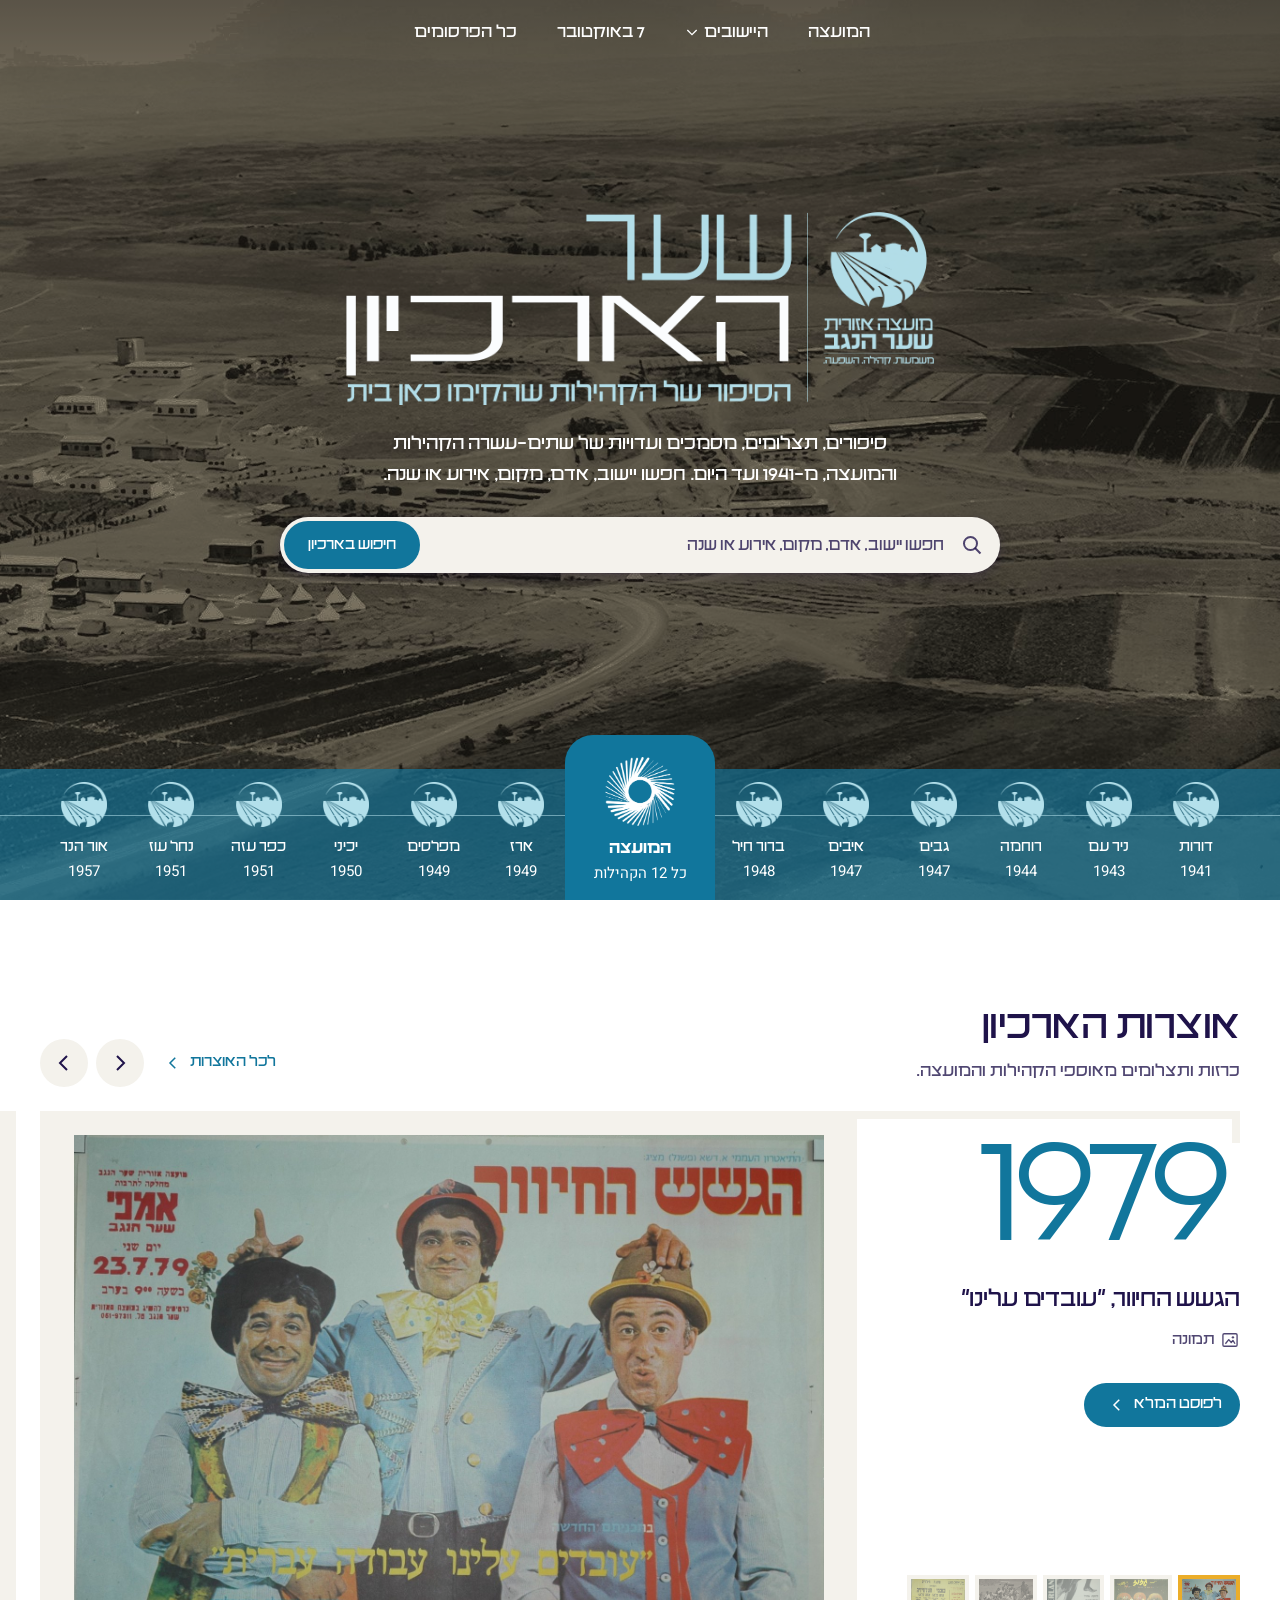
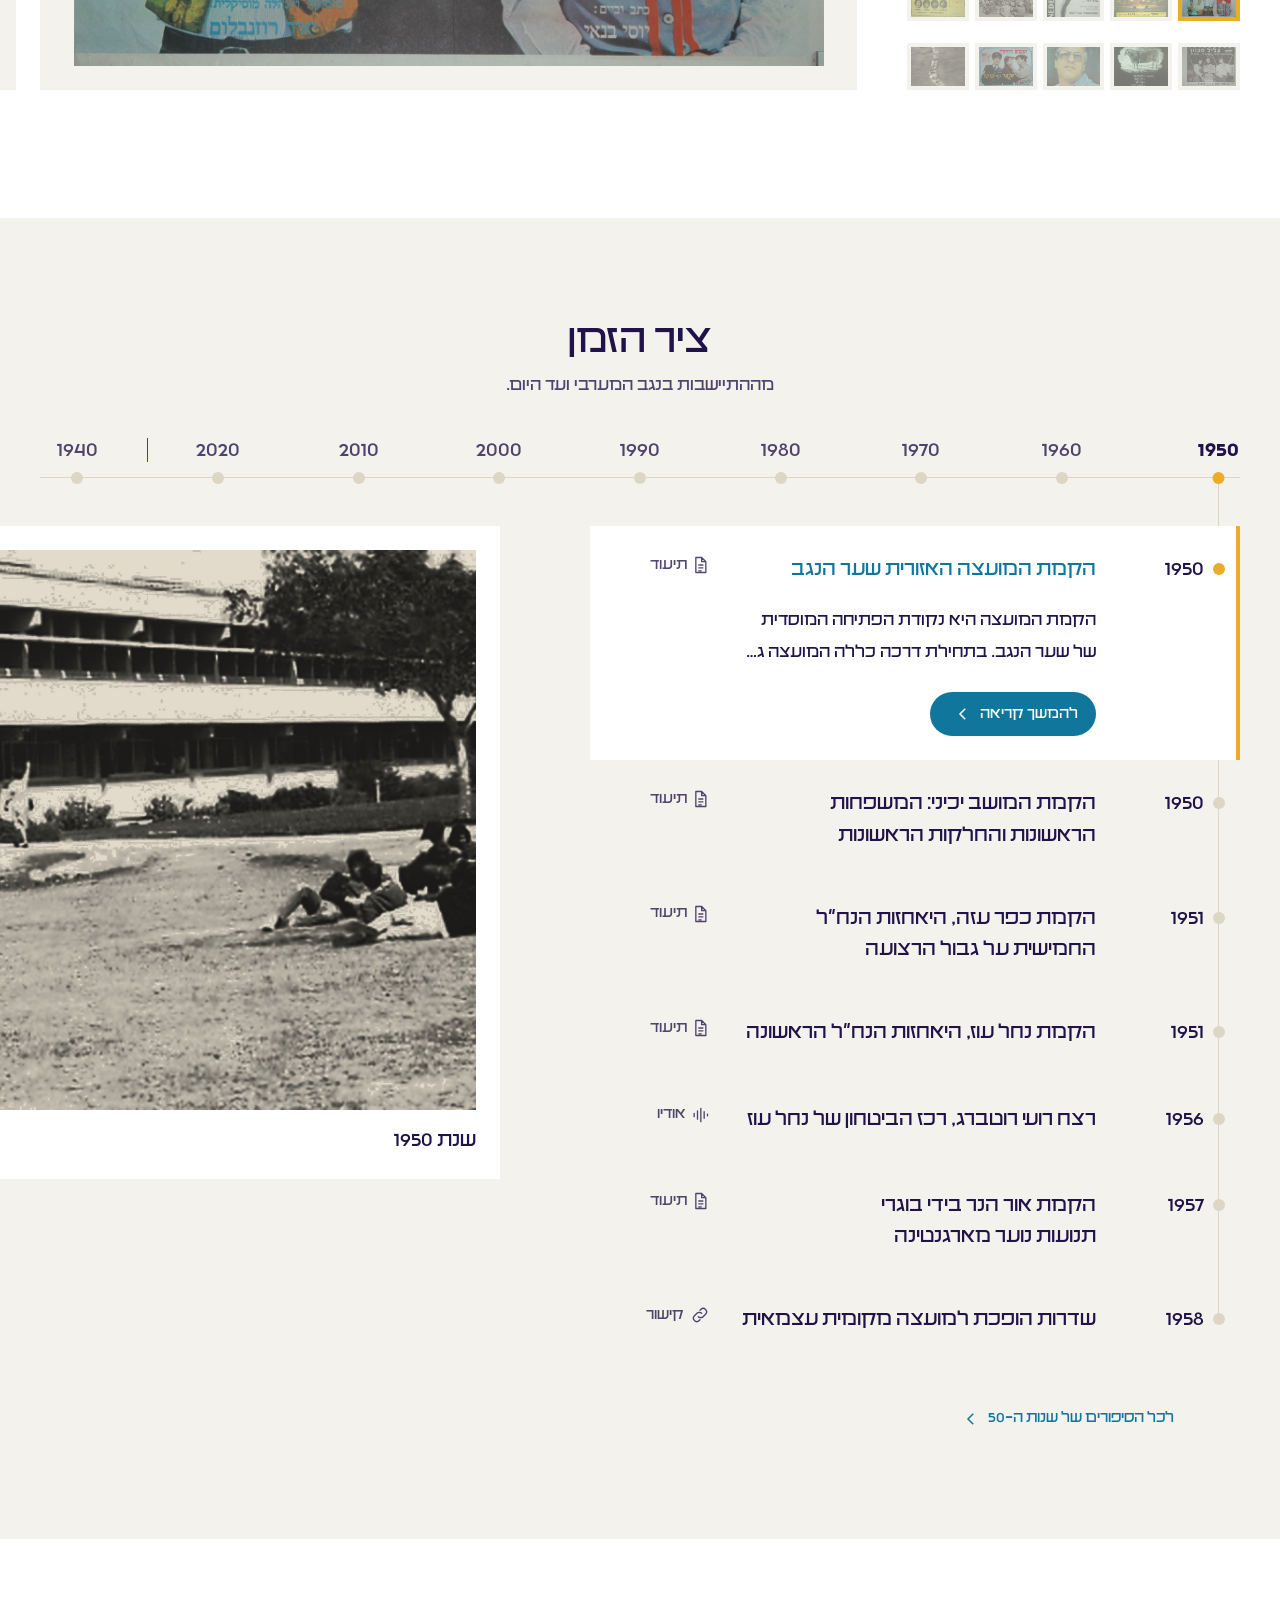
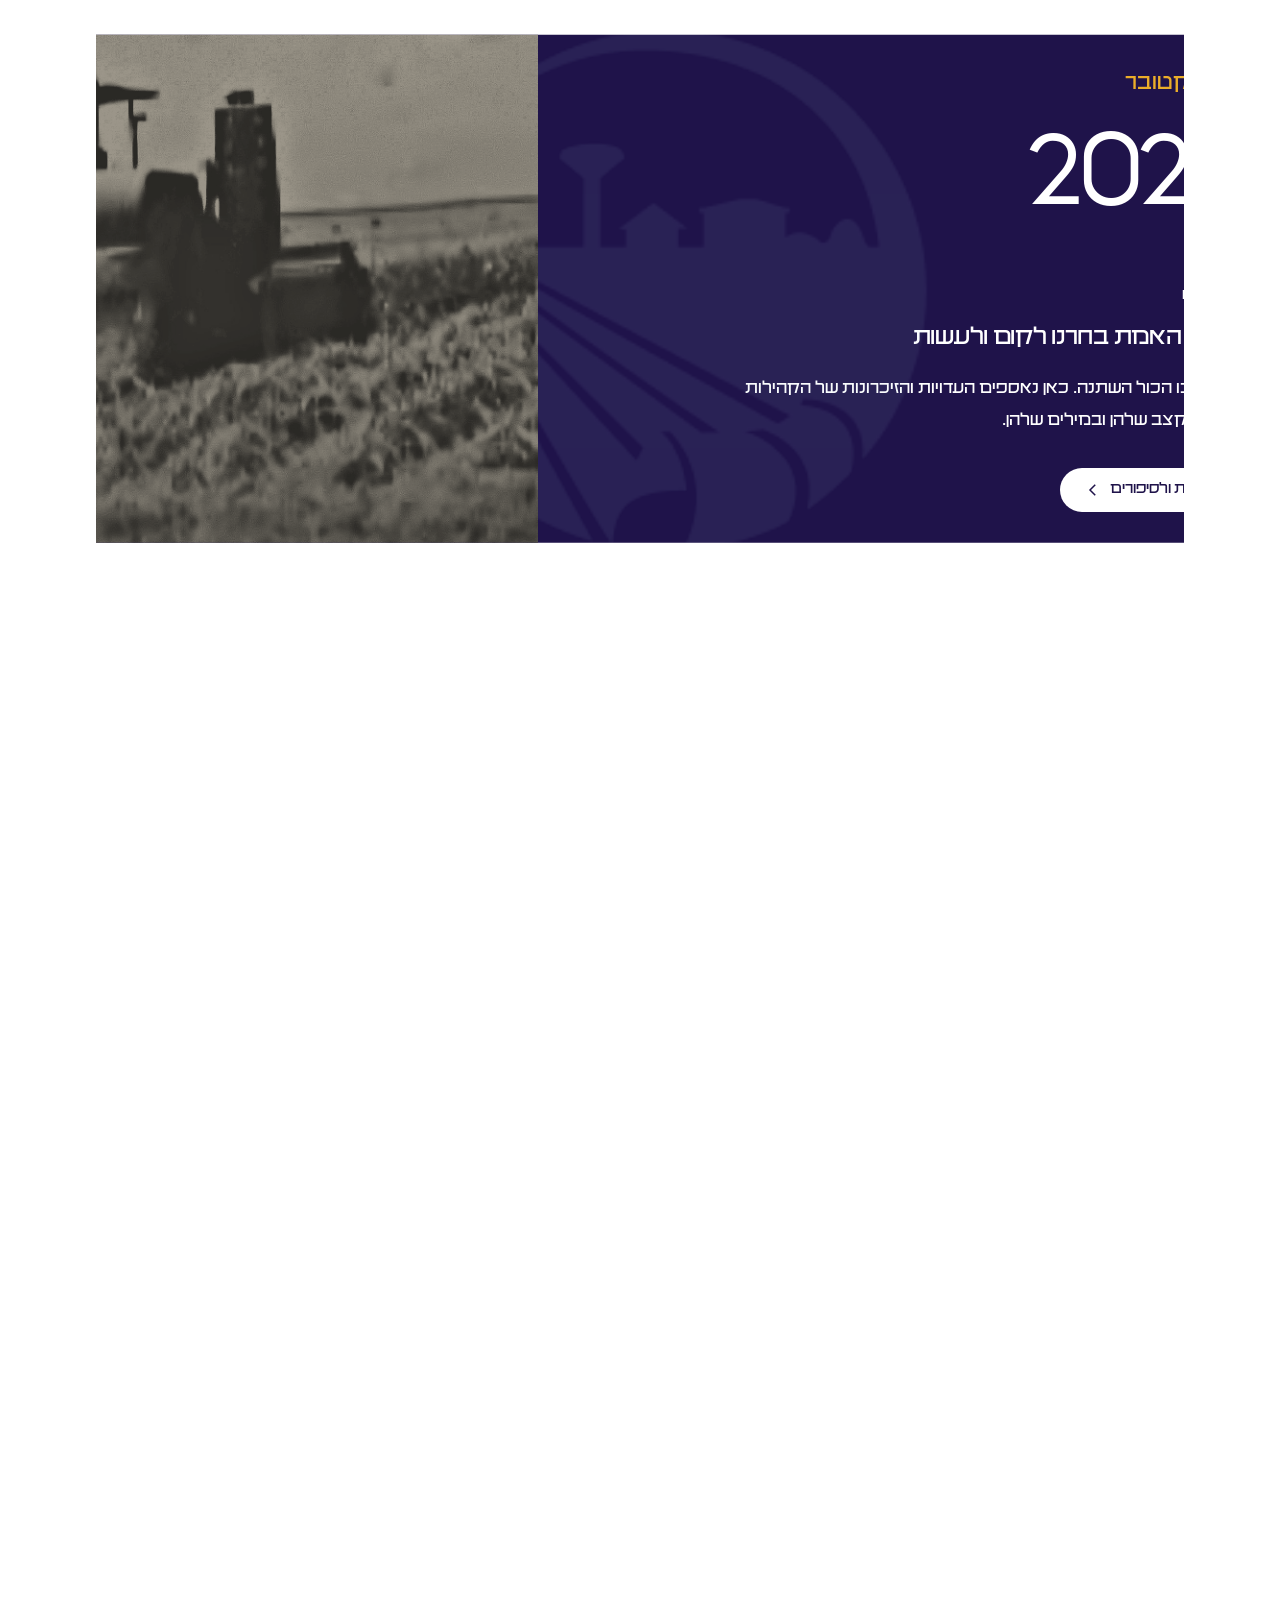
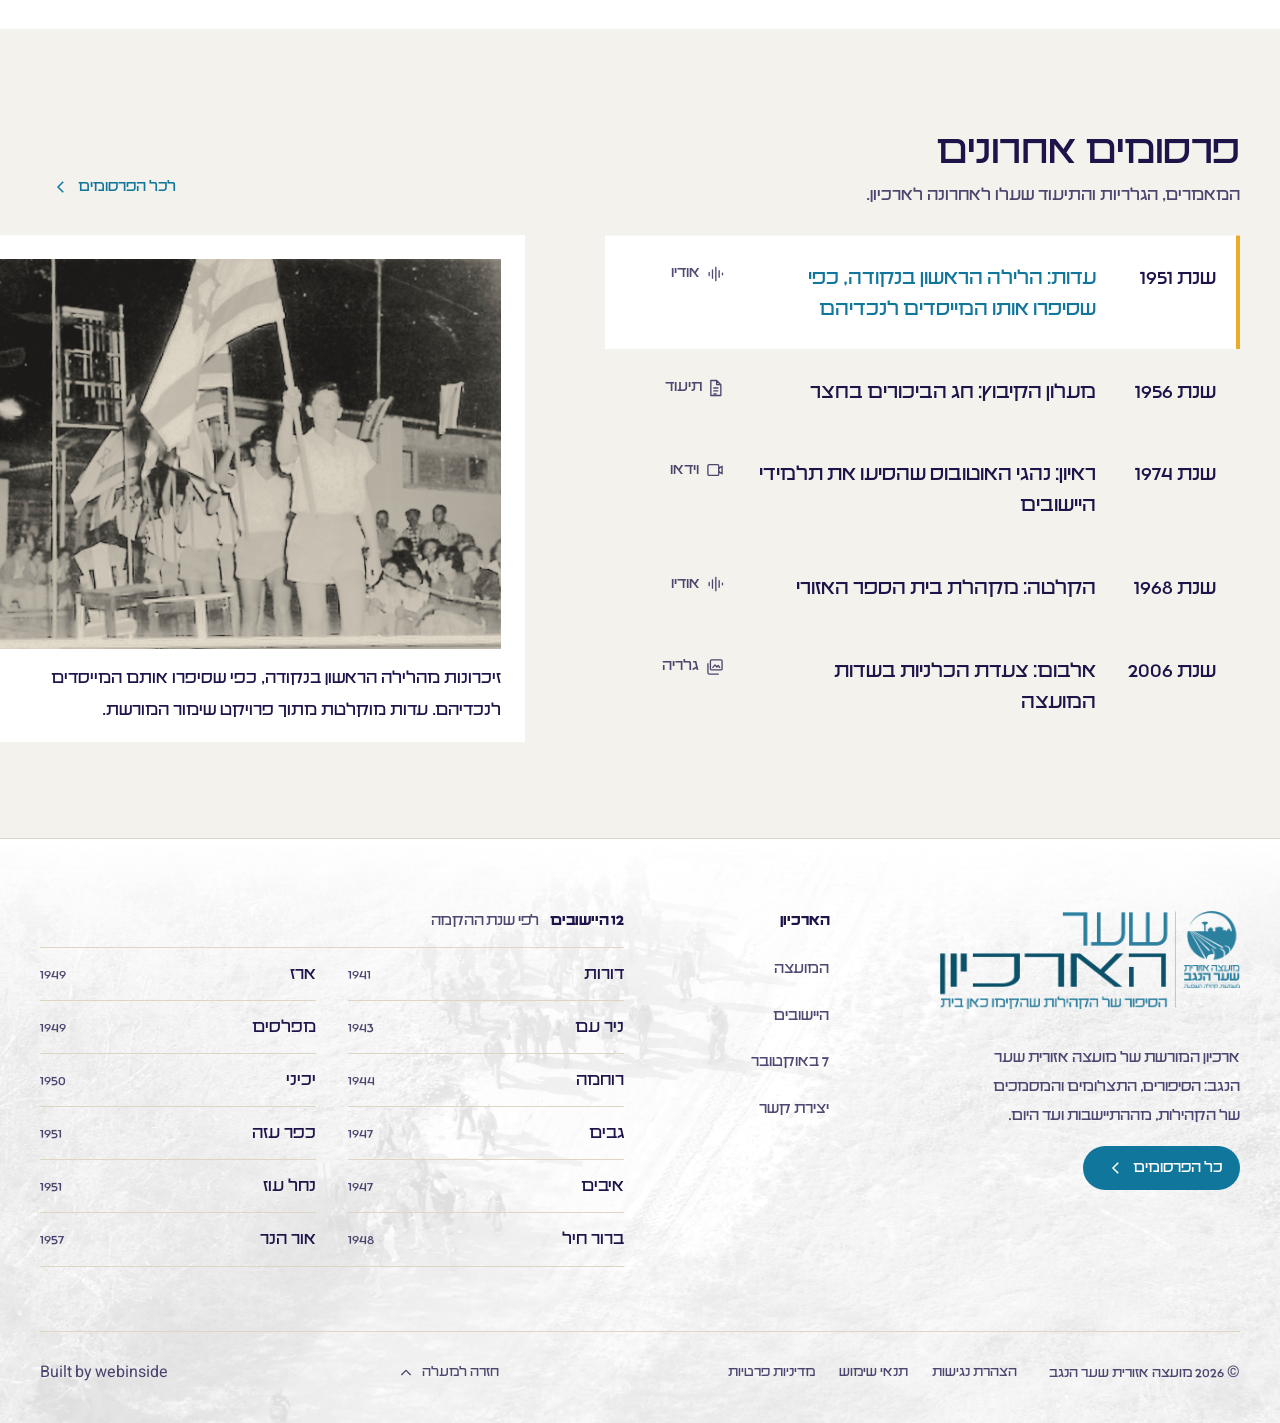
==== index.html @ 025becf0 "final_var1 preview Co-Authored-By: Claude Opus 5.5 <noreply@anthropic.com>" ====
<!doctype html>
<html lang="he" dir="rtl">
<head>
<meta charset="utf-8">
<meta name="robots" content="noindex, nofollow">
<meta name="viewport" content="width=device-width, initial-scale=1">
<title>שער הארכיון · הסיפור של הקהילות שהקימו כאן בית</title>
<meta name="description" content="ארכיון המורשת של מועצה אזורית שער הנגב: סיפורים, תצלומים ומסמכים של הקהילות, לפי מקום ולפי זמן.">
<link rel="icon" type="image/png" href="assets/img/icon.png">
<link rel="preconnect" href="https://fonts.googleapis.com">
<link rel="preconnect" href="https://fonts.gstatic.com" crossorigin>
<link rel="stylesheet" href="assets/fonts/colbo/colbo.css">
<link rel="stylesheet" href="https://fonts.googleapis.com/css2?family=Heebo:wght@400;500;700&display=swap">
<link rel="stylesheet" href="assets/style.css?v=44a">
<link rel="stylesheet" href="assets/motion.css?v=44a">
<link rel="stylesheet" href="assets/polish.css?v=44a">
<link rel="stylesheet" href="assets/m3.css?v=44a">
<link rel="stylesheet" href="assets/responsive.css?v=44zv">
<!-- סימון JS מיידי (בלי טעינת קובץ): מאפשר לרגע ההירו להתחיל מהצביעה הראשונה -->
<script>document.documentElement.classList.add('js', 'im-js');</script>
<script defer src="assets/motion.js?v=44a"></script>
<script defer src="assets/app.js?v=44zs"></script>
</head>
<body>
<a class="skip-link" href="#main">דילוג לתוכן</a>

<svg width="0" height="0" style="position:absolute" aria-hidden="true">
  <symbol id="i-menu" viewBox="0 0 24 24"><path d="M4 7h16M4 12h16M4 17h16" fill="none" stroke="currentColor" stroke-width="2"/></symbol>
  <symbol id="i-close" viewBox="0 0 24 24"><path d="M6 6l12 12M18 6L6 18" fill="none" stroke="currentColor" stroke-width="2"/></symbol>
  <symbol id="i-search" viewBox="0 0 24 24"><circle cx="10.5" cy="10.5" r="6.5" fill="none" stroke="currentColor" stroke-width="2"/><path d="M15.5 15.5 21 21" stroke="currentColor" stroke-width="2" stroke-linecap="square"/></symbol>
  <symbol id="i-prev" viewBox="0 0 24 24"><path d="M9 5l7 7-7 7" fill="none" stroke="currentColor" stroke-width="2"/></symbol>
  <symbol id="i-next" viewBox="0 0 24 24"><path d="M15 5l-7 7 7 7" fill="none" stroke="currentColor" stroke-width="2"/></symbol>
  <!-- תבניות פוסט (Post Formats) — אייקוני קו בסגנון Material Symbols Outlined, 24×24 -->
  <symbol id="f-decade" viewBox="0 0 24 24"><path d="M4 6.5h16V20H4z M4 10.5h16 M8.5 4v4 M15.5 4v4" fill="none" stroke="currentColor" stroke-width="1.6" stroke-linejoin="round" stroke-linecap="round"/></symbol><symbol id="f-topic" viewBox="0 0 24 24"><path d="M3.5 12.2V4.5a1 1 0 0 1 1-1h7.7l8.3 8.3a1 1 0 0 1 0 1.4l-7.3 7.3a1 1 0 0 1-1.4 0z" fill="none" stroke="currentColor" stroke-width="1.6" stroke-linejoin="round"/><circle cx="8" cy="8" r="1.4" fill="none" stroke="currentColor" stroke-width="1.6"/></symbol><symbol id="f-standard" viewBox="0 0 24 24"><path d="M7 3h7l5 5v13H7z M14 3v5h5 M10 12h6 M10 15.5h6 M10 19h4" fill="none" stroke="currentColor" stroke-width="1.6" stroke-linejoin="round"/></symbol>
  <symbol id="f-image" viewBox="0 0 24 24"><rect x="3.5" y="4.5" width="17" height="15" rx="1.5" fill="none" stroke="currentColor" stroke-width="1.6"/><path d="M6.5 16.5l4-5 3 3.5 2-2.5 2.5 4" fill="none" stroke="currentColor" stroke-width="1.6" stroke-linejoin="round"/><circle cx="15.5" cy="8.8" r="1.4" fill="currentColor"/></symbol>
  <symbol id="f-gallery" viewBox="0 0 24 24"><rect x="6.5" y="3.5" width="14" height="12" rx="1.5" fill="none" stroke="currentColor" stroke-width="1.6"/><path d="M3.5 7.5v11a2 2 0 0 0 2 2h11 M9 13l3-3.5 2.2 2.5 1.6-1.8L18 13" fill="none" stroke="currentColor" stroke-width="1.6" stroke-linejoin="round"/></symbol>
  <symbol id="f-link" viewBox="0 0 24 24"><path d="M10 14a4 4 0 0 0 5.66 0l3-3a4 4 0 0 0-5.66-5.66l-1 1 M14 10a4 4 0 0 0-5.66 0l-3 3a4 4 0 0 0 5.66 5.66l1-1" fill="none" stroke="currentColor" stroke-width="1.6" stroke-linecap="round"/></symbol>
  <symbol id="f-quote" viewBox="0 0 24 24"><path d="M5 17h4l2-4V7H5v6h3z M13 17h4l2-4V7h-6v6h3z" fill="none" stroke="currentColor" stroke-width="1.6" stroke-linejoin="round"/></symbol>
  <symbol id="f-video" viewBox="0 0 24 24"><rect x="3.5" y="5.5" width="13" height="13" rx="1.5" fill="none" stroke="currentColor" stroke-width="1.6"/><path d="M16.5 10l4-2.5v9l-4-2.5" fill="none" stroke="currentColor" stroke-width="1.6" stroke-linejoin="round"/></symbol>
  <symbol id="f-audio" viewBox="0 0 24 24"><path d="M5 10v4 M9 7v10 M13 4v16 M17 8v8 M21 11v2" fill="none" stroke="currentColor" stroke-width="1.6" stroke-linecap="round"/></symbol>
</svg>

<!-- 1. כותרת עליונה: נייר כברירת מחדל; שקופה רק כש-JS מאשר שהיא מעל ההירו (.is-over) -->
<header class="site-header is-over is-top" id="siteHeader">
  <a class="site-header__logo" href="/" aria-label="שער הארכיון, לעמוד הבית">
    <img src="assets/img/logo-wordmark-title.svg" width="346" height="132" alt="">
  </a>
  <nav aria-label="ניווט ראשי" id="siteNav">
    <ul>
      <li><a href="/community/council/">המועצה</a></li>
      <li><a href="/community/">היישובים</a></li>
      <li><a href="/topic/october-7/">7 באוקטובר</a></li>
      <li><a href="/?s=">כל הפרסומים</a></li>
    </ul>
  </nav>
  <a class="btn btn--search" href="/?s=">
    <svg class="icon" aria-hidden="true"><use href="#i-search"/></svg><span class="btn__label">חיפוש בארכיון</span>
  </a>
  <!-- v44: מובייל/טאבלט — כפתור תפריט (Material icon button) שפותח את אותו ניווט כגיליון מתחת לכותרת -->
  <button class="site-header__menu" type="button" aria-expanded="false" aria-controls="siteNav" aria-label="תפריט">
    <svg class="icon i-open" aria-hidden="true"><use href="#i-menu"/></svg><svg class="icon i-close" aria-hidden="true"><use href="#i-close"/></svg>
  </button>
</header>

<main id="main" tabindex="-1">

<!-- 2. הירו -->
<section class="hero on-dark" id="hero" aria-label="פתיחה">
  <!-- צילום: ברור חיל 1953. להחלפה בקובץ מקור ברזולוציה גבוהה מהמועצה -->
  <div class="hero__bed" aria-hidden="true"></div>
  <img class="hero__photo" src="assets/img/hero/ruhama-1944-3.jpg" width="1707" height="1066" alt="מבט מלמעלה על שדות ובתי היישוב, רוחמה, 1944" fetchpriority="high">
  <div class="hero__scrim" aria-hidden="true"></div>

  <div class="hero__inner">
    <h1><img class="hero__logo" src="assets/img/logo-light.png" width="1306" height="428" alt="שער הארכיון: הסיפור של הקהילות שהקימו כאן בית. מועצה אזורית שער הנגב"></h1>
    <!-- פתיח: להחלפה (נוסח השלד, לאישור המועצה) -->
    <p class="hero__lead">סיפורים, תצלומים, מסמכים ועדויות של שתים-עשרה הקהילות והמועצה, מ-1941 ועד היום. חפשו יישוב, אדם, מקום, אירוע או שנה.</p>

    <!-- חיפוש וורדפרס: GET /?s= -->
    <form class="search" role="search" action="/" method="get" id="searchForm">
      <label for="q" class="visually-hidden">חיפוש בארכיון</label>
      <div class="search__row">
        <div class="search__field">
          <svg class="icon" aria-hidden="true"><use href="#i-search"/></svg>
          <input id="q" name="s" type="search" autocomplete="off"
                 placeholder="חפשו יישוב, אדם, מקום, אירוע או שנה">
        </div>
        <button class="btn" type="submit"><svg class="icon" aria-hidden="true"><use href="#i-search"/></svg><span class="btn__label">חיפוש בארכיון</span></button>
      </div>
      <ul class="search__list" id="qList" role="listbox" aria-label="הצעות לחיפוש" hidden></ul>
      <p class="search__empty" id="qEmpty" hidden></p>
      <p class="visually-hidden" id="qStatus" role="status" aria-live="polite"></p>
      <p class="visually-hidden" id="qHint"></p>
      <p class="search__examples"><span>למשל:</span><a href="/topic/1950s/"><svg class="icon" aria-hidden="true"><use href="#i-search"></use></svg>1950</a><a href="/shaar-hanegev-factories/"><svg class="icon" aria-hidden="true"><use href="#i-search"></use></svg>מפעלי שער הנגב</a><a href="/topic/october-7/"><svg class="icon" aria-hidden="true"><use href="#i-search"></use></svg>7 באוקטובר</a></p>
    </form>
  </div>

  <!-- פס היישובים, עמ' 62. "המועצה" במרכז: ריכוז של כולם -->
  <nav class="places" aria-label="היישובים">
    <div class="places__band" aria-hidden="true"></div>
    <div class="places__axis" aria-hidden="true"></div>
    <ol>
      <li class="place"><a href="/community/dorot/"><span class="emblem" aria-hidden="true"></span><span class="name">דורות</span><span class="year">1941</span></a></li>
      <li class="place"><a href="/community/nir-am/"><span class="emblem" aria-hidden="true"></span><span class="name">ניר עם</span><span class="year">1943</span></a></li>
      <li class="place"><a href="/community/ruhama/"><span class="emblem" aria-hidden="true"></span><span class="name">רוחמה</span><span class="year">1944</span></a></li>
      <li class="place"><a href="/community/gvim/"><span class="emblem" aria-hidden="true"></span><span class="name">גבים</span><span class="year">1947</span></a></li>
      <li class="place"><a href="/community/ivim/"><span class="emblem" aria-hidden="true"></span><span class="name">איבים</span><span class="year">1947</span></a></li>
      <li class="place"><a href="/community/bror-hayil/"><span class="emblem" aria-hidden="true"></span><span class="name">ברור חיל</span><span class="year">1948</span></a></li>
      <li class="place place--council"><a href="/community/council/"><span class="sun" aria-hidden="true"></span><span class="name">המועצה</span><span class="year">כל 12 הקהילות</span></a></li>
      <li class="place"><a href="/community/erez/"><span class="emblem" aria-hidden="true"></span><span class="name">ארז</span><span class="year">1949</span></a></li>
      <li class="place"><a href="/community/mefalsim/"><span class="emblem" aria-hidden="true"></span><span class="name">מפלסים</span><span class="year">1949</span></a></li>
      <li class="place"><a href="/community/yachini/"><span class="emblem" aria-hidden="true"></span><span class="name">יכיני</span><span class="year">1950</span></a></li>
      <li class="place"><a href="/community/kfar-aza/"><span class="emblem" aria-hidden="true"></span><span class="name">כפר עזה</span><span class="year">1951</span></a></li>
      <li class="place"><a href="/community/nahal-oz/"><span class="emblem" aria-hidden="true"></span><span class="name">נחל עוז</span><span class="year">1951</span></a></li>
      <li class="place"><a href="/community/or-haner/"><span class="emblem" aria-hidden="true"></span><span class="name">אור הנר</span><span class="year">1957</span></a></li>
    </ol>
  </nav>
</section>
<!-- הכותרת שקופה רק כשהיא באמת מעל ההירו, לפני פס היישובים (בדיקה אחת בזמן הפירוש; app.js ממשיך בגלילה) -->
<script>(function(){var h=document.getElementById('siteHeader'),p=document.querySelector('.places');if(h&&p&&p.getBoundingClientRect().top>h.offsetHeight)h.classList.add('is-over');})();</script>

<!-- 3. אוצרות הארכיון (בסיס v3): שקופית גדולה, שנה ענקית שמתגלגלת, דף מגע. קו דק מהצילום אל השנה (v18). בלי החלפה אוטומטית. כותרות האוצרות: להחלפה -->
<section class="section treasures wrap" aria-labelledby="tr-h">
  <div class="section__head">
    <div>
      <h2 id="tr-h">אוצרות הארכיון</h2>
      <p>כרזות ותצלומים מאוספי הקהילות והמועצה.</p>
    </div>
    <div class="treasures__controls">
      <a class="link-arrow" href="/topic/featured/">לכל האוצרות<svg class="icon" aria-hidden="true"><use href="#i-next"/></svg></a>
      <span class="counter visually-hidden" id="trCounter">1 מתוך 10</span>
      <button class="icon-btn" id="trPrev" type="button" aria-label="האוצר הקודם" aria-controls="trStage"><svg class="icon" aria-hidden="true"><use href="#i-prev"/></svg></button>
      <button class="icon-btn" id="trNext" type="button" aria-label="האוצר הבא" aria-controls="trStage"><svg class="icon" aria-hidden="true"><use href="#i-next"/></svg></button>
    </div>
  </div>
  <div class="treasures__stage" id="trStage">
    <p class="visually-hidden" id="trStatus" role="status" aria-live="polite"></p>
    <div class="treasure__text">
      <p class="treasure__year" id="trYear">1979</p>
      <h3 class="treasure__title" id="trTitle">הגשש החיוור, ״עובדים עלינו״</h3>
      <p class="treasure__place" id="trPlace"><svg class="icon" aria-hidden="true"><use href="#f-image"/></svg><span>תמונה</span></p>
      <a class="link-arrow treasure__link" id="trLink" href="/poster-hagashash-1979/">לפוסט המלא<svg class="icon" aria-hidden="true"><use href="#i-next"/></svg></a>
      <!-- דף מגע (v3): app.js בונה מ-#trData כפתור לכל אוצר. בלי JS נשארת הרשימה למטה -->
      <ul class="treasure__sheet" id="trSheet" aria-label="בחירת אוצר" hidden></ul>
    </div>
    <div class="treasure__frame is-poster">
      <div class="treasure__mat"><div class="treasure__clip"><img id="trImg" src="assets/img/arch/poster-hagashash-avoda-ivrit-1979.jpg" width="1600" height="1132" loading="lazy" alt="כרזה: הגשש החיוור, עובדים עלינו, אמפי שער הנגב, 1979"></div></div>
      <div class="treasure__peek is-poster" aria-hidden="true"><img id="trPeek" src="assets/img/arch/poster-gazoz-1979.jpg" width="1600" height="1147" loading="lazy" alt=""></div>
    </div>
  </div>
  <!-- שאר האוצרות: גלויים בלי JS; app.js קורא מהם ומציג אחד בכל פעם -->
  <div class="treasure-more">
    <h3>עוד מאוצרות הארכיון</h3>
    <!-- שנים עם data-year-demo: לדמו בלבד (שנה שונה לכל פריט), לא השנה האמיתית של הכרזה -->
    <ol id="trData">
      <li><a data-format="image" data-format-demo="true" href="/poster-hagashash-1979/" data-kind="poster" data-img="poster-hagashash-avoda-ivrit-1979.jpg" data-year="1979" data-title="הגשש החיוור, ״עובדים עלינו״" data-place="אמפי שער הנגב" data-alt="כרזה: הגשש החיוור, עובדים עלינו, אמפי שער הנגב, 1979">הגשש החיוור · אמפי שער הנגב · 1979</a></li>
      <li><a data-format="video" data-format-demo="true" href="/poster-gazoz-1979/" data-kind="poster" data-img="poster-gazoz-1979.jpg" data-year="1978" data-year-demo="true" data-title="להקת גזוז, אמפי שער הנגב" data-place="אמפי שער הנגב" data-alt="כרזה: להקת גזוז, אמפי שער הנגב, 1978">להקת גזוז · אמפי שער הנגב · 1978</a></li>
      <li><a data-format="gallery" data-format-demo="true" href="/poster-batdor-1980/" data-kind="poster" data-img="poster-batdor-1980.jpg" data-year="1980" data-title="להקת מחול בת-דור" data-place="אמפיתיאטרון שער הנגב" data-alt="כרזה: להקת מחול בת-דור, אמפיתיאטרון שער הנגב, 1980">להקת מחול בת-דור · אמפיתיאטרון שער הנגב · 1980</a></li>
      <li><a data-format="standard" data-format-demo="true" href="/gvim-gathering-1947/" data-img="gvim-1947-1-hero.jpg" data-year="1947" data-title="אסיפה בחצר בגבים" data-place="גבים" data-alt="קבוצה גדולה יושבת במעגל בחצר, גבים, 1947">אסיפה בחצר · גבים · 1947</a></li>
      <li><a data-format="audio" data-format-demo="true" href="/poster-tv-stars-1977/" data-kind="poster" data-img="poster-tv-stars-1977.jpg" data-year="1977" data-title="כוכבי הטלוויזיה, הצגה לילדים" data-place="אמפיתיאטרון שער הנגב" data-alt="כרזה: כוכבי הטלוויזיה, הצגה לילדים, אמפיתיאטרון שער הנגב, 1977">כוכבי הטלוויזיה · אמפיתיאטרון שער הנגב · 1977</a></li>
      <li><a data-format="quote" data-format-demo="true" href="/poster-tzlil-mechuvan-1979/" data-kind="poster" data-img="poster-tzlil-mechuvan-1979.jpg" data-year="1976" data-year-demo="true" data-title="להקת צליל מכוון" data-place="אולם קיבוץ דורות" data-alt="כרזה: להקת צליל מכוון, אולם קיבוץ דורות, 1976">להקת צליל מכוון · אולם קיבוץ דורות · 1976</a></li>
      <li><a data-format="link" data-format-demo="true" href="/poster-sixteenth-sheep-1980/" data-kind="poster" data-img="poster-sixteenth-sheep-1980.jpg" data-year="1982" data-year-demo="true" data-title="הכבש השישה-עשר, יהונתן גפן" data-place="אמפי שער הנגב" data-alt="כרזה: הכבש השישה-עשר, יהונתן גפן, אמפי שער הנגב, 1982">הכבש השישה-עשר · אמפי שער הנגב · 1982</a></li>
      <li><a data-format="image" data-format-demo="true" href="/poster-yossi-banai-1981/" data-kind="poster" data-img="poster-yossi-banai-1981.jpg" data-year="1981" data-title="יוסי בנאי, ״אני וסימון ומואיז הקטן״" data-place="אמפיתיאטרון שער הנגב" data-alt="כרזה: יוסי בנאי, אני וסימון ומואיז הקטן, אמפיתיאטרון שער הנגב, 1981">יוסי בנאי · אמפיתיאטרון שער הנגב · 1981</a></li>
      <li><a data-format="video" data-format-demo="true" href="/poster-hagashash-kreker-1981/" data-kind="poster" data-img="poster-hagashash-kreker-1981.jpg" data-year="1983" data-year-demo="true" data-title="הגשש החיוור, ״קרקר נגד קרקר״" data-place="אולם דורות" data-alt="כרזה: הגשש החיוור, קרקר נגד קרקר, אולם דורות, 1983">הגשש החיוור · אולם דורות · 1983</a></li>
      <li><a data-format="gallery" href="/anemone-march-2006/" data-img="anemone-march-2006-037.jpg" data-year="2006" data-title="צעדת הכלניות, צילום ג׳ימי קדושים" data-place="" data-alt="צעדת הכלניות, 2006">צעדת הכלניות · 2006</a></li>
    </ol>
  </div>
</section>

<!-- 4. ציר הזמן (בסיס v7 + פונקציונליות v2). בלי JS: העשורים הם קישורים לארכיון העשור, ושנות ה-50 מוצגות במלואן -->
<section class="section timeline wrap" id="timeline" aria-labelledby="tl-h">
  <div class="section__head">
    <div>
      <h2 id="tl-h">ציר הזמן</h2>
      <p>מההתיישבות בנגב המערבי ועד היום.</p>
    </div>
    <a class="link-arrow" href="/?s=">לכל הפרסומים<svg class="icon" aria-hidden="true"><use href="#i-next"/></svg></a>
  </div>
  <nav class="decades-nav" aria-label="עשורים">
  <!-- v38: לשוניות עשורים בסגנון Material 3 על קו שיער רציף (הציר). הנבחר: סמן זהב אחד שנע לאורך הקו -->
  <div class="decades" id="decades">
    <a class="decade" href="/topic/1940s/" data-decade="1940"><span class="visually-hidden">שנות ה-</span><span class="decade__y">1940</span></a>
    <a class="decade" href="/topic/1950s/" data-decade="1950" aria-current="true"><span class="visually-hidden">שנות ה-</span><span class="decade__y">1950</span></a>
    <a class="decade" href="/topic/1960s/" data-decade="1960"><span class="visually-hidden">שנות ה-</span><span class="decade__y">1960</span></a>
    <a class="decade" href="/topic/1970s/" data-decade="1970"><span class="visually-hidden">שנות ה-</span><span class="decade__y">1970</span></a>
    <a class="decade" href="/topic/1980s/" data-decade="1980"><span class="visually-hidden">שנות ה-</span><span class="decade__y">1980</span></a>
    <a class="decade" href="/topic/1990s/" data-decade="1990"><span class="visually-hidden">שנות ה-</span><span class="decade__y">1990</span></a>
    <a class="decade" href="/topic/2000s/" data-decade="2000"><span class="visually-hidden">שנות ה-</span><span class="decade__y">2000</span></a>
    <a class="decade" href="/topic/2010s/" data-decade="2010"><span class="visually-hidden">שנות ה-</span><span class="decade__y">2010</span></a>
    <a class="decade" href="/topic/2020s/" data-decade="2020"><span class="visually-hidden">שנות ה-</span><span class="decade__y">2020</span></a>
  </div>
  </nav>
  <p class="visually-hidden" aria-live="polite" id="tlStatus"></p>
  <div class="tl-body">
    <div class="tl-panels" id="tlPanels">
    <div class="tl-panel" id="panel-1940" data-decade="1940" data-all="/topic/1940s/" hidden>
      <ol class="tl-list">
        <!-- כותרות גבים ויכיני = טקסט הדגמה מומצא (אורי: "את יכולה להמציא"); השאר מתועדות -->
        <!-- הדגמה: פוסטי תיעוד ליישובים (data-demo) במקום "הוקמו בעשור הזה"; השנים = שנות ההקמה האמיתיות -->
        <li class="tl-item" data-img="ruhama-1940-1.jpg">
          <h3 class="tl-item__head"><span class="tl-item__row"><span class="tl-item__year">1941</span><span class="tl-item__title">הקמת יישובי האזור וההתיישבות בנגב המערבי</span><span class="tl-item__type"><svg class="icon" aria-hidden="true"><use href="#f-standard"/></svg>תיעוד</span></span></h3>
          <div class="tl-item__body" id="tli-1940-0"><p>הפרק המקדים להקמת המועצה. בתקופה זו הוקמו והתבססו יישובים שהפכו בהמשך לליבת שער הנגב, ובהם דורות, ניר עם, רוחמה, גבים, ברור חיל, מפלסים, ארז, יכיני, כפר עזה ונחל עוז.</p><a class="btn" href="/western-negev-settlement/">להמשך קריאה<svg class="icon" aria-hidden="true"><use href="#i-next"/></svg></a></div>
        </li>
        <li class="tl-item" data-img="dorot-1941-1.jpg" data-demo="true">
          <h3 class="tl-item__head"><span class="tl-item__row"><span class="tl-item__year">1941</span><span class="tl-item__title">הקמת דורות בחנוכה תש״ב</span><span class="tl-item__type"><svg class="icon" aria-hidden="true"><use href="#f-standard"/></svg>תיעוד</span></span></h3>
          <div class="tl-item__body" id="tli-1940-1"><p>תיעוד ימי ההקמה של דורות: צילומים, מסמכים וזיכרונות של המייסדים מתוך אוסף הארכיון.</p><a class="btn" href="/community/dorot/">להמשך קריאה<svg class="icon" aria-hidden="true"><use href="#i-next"/></svg></a></div>
        </li>
        <li class="tl-item" data-img="niram-1949-1.jpg">
          <h3 class="tl-item__head"><span class="tl-item__row"><span class="tl-item__year">1943</span><span class="tl-item__title">הקמת ניר עם בט״ו בשבט תש״ג</span><span class="tl-item__type"><svg class="icon" aria-hidden="true"><use href="#f-gallery"/></svg>גלריה</span></span></h3>
          <div class="tl-item__body" id="tli-1940-2"><p>ניר עם הוקם בט״ו בשבט ה׳תש״ג.</p><a class="btn" href="/community/nir-am/">להמשך קריאה<svg class="icon" aria-hidden="true"><use href="#i-next"/></svg></a></div>
        </li>
        <li class="tl-item" data-img="ruhama-1944-2.jpg">
          <h3 class="tl-item__head"><span class="tl-item__row"><span class="tl-item__year">1944</span><span class="tl-item__title">הקמת רוחמה, אחרי שני ניסיונות התיישבות קודמים</span><span class="tl-item__type"><svg class="icon" aria-hidden="true"><use href="#f-image"/></svg>תמונה</span></span></h3>
          <div class="tl-item__body" id="tli-1940-3"><p>רוחמה נוסדה ב-1944.</p><a class="btn" href="/community/ruhama/">להמשך קריאה<svg class="icon" aria-hidden="true"><use href="#i-next"/></svg></a></div>
        </li>
        <li class="tl-item" data-img="gvim-1947-1.jpg">
          <h3 class="tl-item__head"><span class="tl-item__row"><span class="tl-item__year">1947</span><span class="tl-item__title">הקמת גבים: עשרה צריפים ומגדל מים אחד בלב השדות</span><span class="tl-item__type"><svg class="icon" aria-hidden="true"><use href="#f-quote"/></svg>ציטוט</span></span></h3>
          <div class="tl-item__body" id="tli-1940-4"><p>גבים הוקם ב-28 באוגוסט 1947.</p><a class="btn" href="/community/gvim/">להמשך קריאה<svg class="icon" aria-hidden="true"><use href="#i-next"/></svg></a></div>
        </li>
        <li class="tl-item" data-img="ivim-mirror-1.jpg" data-demo="true">
          <h3 class="tl-item__head"><span class="tl-item__row"><span class="tl-item__year">1947</span><span class="tl-item__title">חוות איבים: חווה חקלאית של איחוד הקבוצות והקיבוצים</span><span class="tl-item__type"><svg class="icon" aria-hidden="true"><use href="#f-standard"/></svg>תיעוד</span></span></h3>
          <div class="tl-item__body" id="tli-1940-5"><p>תיעוד ימי ההקמה של איבים: צילומים, מסמכים וזיכרונות של המייסדים מתוך אוסף הארכיון.</p><a class="btn" href="/community/ivim/">להמשך קריאה<svg class="icon" aria-hidden="true"><use href="#i-next"/></svg></a></div>
        </li>
        <li class="tl-item" data-img="brorhayil-1953-1.jpg" data-demo="true">
          <h3 class="tl-item__head"><span class="tl-item__row"><span class="tl-item__year">1948</span><span class="tl-item__title">הקמת ברור חיל: העלייה למשלט במאי 1948</span><span class="tl-item__type"><svg class="icon" aria-hidden="true"><use href="#f-standard"/></svg>תיעוד</span></span></h3>
          <div class="tl-item__body" id="tli-1940-6"><p>תיעוד ימי ההקמה של ברור חיל: צילומים, מסמכים וזיכרונות של המייסדים מתוך אוסף הארכיון.</p><a class="btn" href="/community/bror-hayil/">להמשך קריאה<svg class="icon" aria-hidden="true"><use href="#i-next"/></svg></a></div>
        </li>
        <li class="tl-item" data-img="erez-1950-1.jpg" data-demo="true">
          <h3 class="tl-item__head"><span class="tl-item__row"><span class="tl-item__year">1949</span><span class="tl-item__title">הקמת ארז: העלייה על הקרקע באוקטובר 1949</span><span class="tl-item__type"><svg class="icon" aria-hidden="true"><use href="#f-standard"/></svg>תיעוד</span></span></h3>
          <div class="tl-item__body" id="tli-1940-7"><p>תיעוד ימי ההקמה של ארז: צילומים, מסמכים וזיכרונות של המייסדים מתוך אוסף הארכיון.</p><a class="btn" href="/community/erez/">להמשך קריאה<svg class="icon" aria-hidden="true"><use href="#i-next"/></svg></a></div>
        </li>
        <li class="tl-item" data-img="mefalsim-1949-1.jpg" data-demo="true">
          <h3 class="tl-item__head"><span class="tl-item__row"><span class="tl-item__year">1949</span><span class="tl-item__title">הקמת מפלסים בידי עולים מארגנטינה ומאורוגוואי</span><span class="tl-item__type"><svg class="icon" aria-hidden="true"><use href="#f-standard"/></svg>תיעוד</span></span></h3>
          <div class="tl-item__body" id="tli-1940-8"><p>תיעוד ימי ההקמה של מפלסים: צילומים, מסמכים וזיכרונות של המייסדים מתוך אוסף הארכיון.</p><a class="btn" href="/community/mefalsim/">להמשך קריאה<svg class="icon" aria-hidden="true"><use href="#i-next"/></svg></a></div>
        </li>
      </ol>
    </div>
    <div class="tl-panel" id="panel-1950" data-decade="1950" data-all="/topic/1950s/" data-active="true">
      <ol class="tl-list">
        <!-- הדגמה: פוסטי תיעוד ליישובים (data-demo) במקום "הוקמו בעשור הזה"; השנים = שנות ההקמה האמיתיות -->
        <li class="tl-item" data-img="council-building-lawn-up.jpg">
          <h3 class="tl-item__head"><span class="tl-item__row"><span class="tl-item__year">1950</span><span class="tl-item__title">הקמת המועצה האזורית שער הנגב</span><span class="tl-item__type"><svg class="icon" aria-hidden="true"><use href="#f-standard"/></svg>תיעוד</span></span></h3>
          <div class="tl-item__body" id="tli-1950-0"><p>הקמת המועצה היא נקודת הפתיחה המוסדית של שער הנגב. בתחילת דרכה כללה המועצה גם מקומות שאינם נמצאים כיום בתחומה, ובהם שדרות, תלמים ומעברת גבים–דורות.</p><a class="btn" href="/founding-of-the-council/">להמשך קריאה<svg class="icon" aria-hidden="true"><use href="#i-next"/></svg></a></div>
        </li>
        <li class="tl-item" data-img="yachini-1954-1.jpg" data-demo="true">
          <h3 class="tl-item__head"><span class="tl-item__row"><span class="tl-item__year">1950</span><span class="tl-item__title">הקמת המושב יכיני: המשפחות הראשונות והחלקות הראשונות</span><span class="tl-item__type"><svg class="icon" aria-hidden="true"><use href="#f-standard"/></svg>תיעוד</span></span></h3>
          <div class="tl-item__body" id="tli-1950-1"><p>תיעוד ימי ההקמה של יכיני: צילומים, מסמכים וזיכרונות של המייסדים מתוך אוסף הארכיון.</p><a class="btn" href="/community/yachini/">להמשך קריאה<svg class="icon" aria-hidden="true"><use href="#i-next"/></svg></a></div>
        </li>
        <li class="tl-item" data-img="kfaraza-1951-1.jpg" data-demo="true">
          <h3 class="tl-item__head"><span class="tl-item__row"><span class="tl-item__year">1951</span><span class="tl-item__title">הקמת כפר עזה, היאחזות הנח״ל החמישית על גבול הרצועה</span><span class="tl-item__type"><svg class="icon" aria-hidden="true"><use href="#f-standard"/></svg>תיעוד</span></span></h3>
          <div class="tl-item__body" id="tli-1950-2"><p>תיעוד ימי ההקמה של כפר עזה: צילומים, מסמכים וזיכרונות של המייסדים מתוך אוסף הארכיון.</p><a class="btn" href="/community/kfar-aza/">להמשך קריאה<svg class="icon" aria-hidden="true"><use href="#i-next"/></svg></a></div>
        </li>
        <li class="tl-item" data-img="nahaloz-1953-1.jpg" data-demo="true">
          <h3 class="tl-item__head"><span class="tl-item__row"><span class="tl-item__year">1951</span><span class="tl-item__title">הקמת נחל עוז, היאחזות הנח״ל הראשונה</span><span class="tl-item__type"><svg class="icon" aria-hidden="true"><use href="#f-standard"/></svg>תיעוד</span></span></h3>
          <div class="tl-item__body" id="tli-1950-3"><p>תיעוד ימי ההקמה של נחל עוז: צילומים, מסמכים וזיכרונות של המייסדים מתוך אוסף הארכיון.</p><a class="btn" href="/community/nahal-oz/">להמשך קריאה<svg class="icon" aria-hidden="true"><use href="#i-next"/></svg></a></div>
        </li>
        <li class="tl-item" data-img="niram-1949-3.jpg">
          <h3 class="tl-item__head"><span class="tl-item__row"><span class="tl-item__year">1956</span><span class="tl-item__title">רצח רועי רוטברג, רכז הביטחון של נחל עוז</span><span class="tl-item__type"><svg class="icon" aria-hidden="true"><use href="#f-audio"/></svg>אודיו</span></span></h3>
          <div class="tl-item__body" id="tli-1950-4"><p>אחד האירועים המכוננים בתולדות ההתיישבות מול רצועת עזה. האירוע ממחיש את השילוב המתמשך בין חקלאות, התיישבות, שמירה וביטחון.</p><a class="btn" href="/roi-rotberg/">להמשך קריאה<svg class="icon" aria-hidden="true"><use href="#i-next"/></svg></a></div>
        </li>
        <li class="tl-item" data-img="orhaner-1960-1.jpg" data-demo="true">
          <h3 class="tl-item__head"><span class="tl-item__row"><span class="tl-item__year">1957</span><span class="tl-item__title">הקמת אור הנר בידי בוגרי תנועות נוער מארגנטינה</span><span class="tl-item__type"><svg class="icon" aria-hidden="true"><use href="#f-standard"/></svg>תיעוד</span></span></h3>
          <div class="tl-item__body" id="tli-1950-5"><p>תיעוד ימי ההקמה של אור הנר: צילומים, מסמכים וזיכרונות של המייסדים מתוך אוסף הארכיון.</p><a class="btn" href="/community/or-haner/">להמשך קריאה<svg class="icon" aria-hidden="true"><use href="#i-next"/></svg></a></div>
        </li>
        <li class="tl-item" data-img="dorot-1942-2.jpg">
          <h3 class="tl-item__head"><span class="tl-item__row"><span class="tl-item__year">1958</span><span class="tl-item__title">שדרות הופכת למועצה מקומית עצמאית</span><span class="tl-item__type"><svg class="icon" aria-hidden="true"><use href="#f-link"/></svg>קישור</span></span></h3>
          <div class="tl-item__body" id="tli-1950-6"><p>בשנותיה הראשונות טיפלה שער הנגב גם בעיירת העולים שדרות. במהלך העשור השתנו גבולות המועצה: נחל עוז צורפה לתחום הטיפול, ותלמים הועברה למועצה האזורית לכיש.</p><a class="btn" href="/sderot-local-council/">להמשך קריאה<svg class="icon" aria-hidden="true"><use href="#i-next"/></svg></a></div>
        </li>
      </ol>
    </div>
    <div class="tl-panel" id="panel-1960" data-decade="1960" data-all="/topic/1960s/" hidden>
      <ol class="tl-list">
        <li class="tl-item" data-img="niram-1960-2.jpg">
          <h3 class="tl-item__head"><span class="tl-item__row"><span class="tl-item__year">1960</span><span class="tl-item__title">המרכז האזורי, מפעלי שער הנגב וקריית החינוך</span><span class="tl-item__type"><svg class="icon" aria-hidden="true"><use href="#f-gallery"/></svg>גלריה</span></span></h3>
          <div class="tl-item__body" id="tli-1960-0"><p>מפעלי חקלאות ותעשייה, בית אריזה, מוסך, מכבסה, מנפטה, שירותי בריאות ובית הספר האזורי. משרדי המועצה עברו בהדרגה מדורות אל המרכז האזורי.</p><a class="btn" href="/regional-center/">להמשך קריאה<svg class="icon" aria-hidden="true"><use href="#i-next"/></svg></a></div>
        </li>
        <li class="tl-item" data-img="school-bus-kids-up.jpg">
          <h3 class="tl-item__head"><span class="tl-item__row"><span class="tl-item__year">1963</span><span class="tl-item__title">מהמרכז ללימודי מבוגרים למכללת ספיר</span><span class="tl-item__type"><svg class="icon" aria-hidden="true"><use href="#f-image"/></svg>תמונה</span></span></h3>
          <div class="tl-item__body" id="tli-1960-1"><p>בית הספר למבוגרים של שער הנגב עבר מן הצריפים לכיתות בבית הספר האזורי, והתפתח בהדרגה למכללת הנגב ובהמשך למכללה האקדמית ספיר.</p><a class="btn" href="/sapir-college/">להמשך קריאה<svg class="icon" aria-hidden="true"><use href="#i-next"/></svg></a></div>
        </li>
      </ol>
    </div>
    <div class="tl-panel" id="panel-1970" data-decade="1970" data-all="/topic/1970s/" hidden>
      <ol class="tl-list">
        <li class="tl-item" data-img="poster-tv-stars-1977.jpg">
          <h3 class="tl-item__head"><span class="tl-item__row"><span class="tl-item__year">1970</span><span class="tl-item__title">פיתוח החינוך, התרבות, הספורט והשירותים האזוריים</span><span class="tl-item__type"><svg class="icon" aria-hidden="true"><use href="#f-standard"/></svg>תיעוד</span></span></h3>
          <div class="tl-item__body" id="tli-1970-0"><p>התרחבות קריית החינוך, המתנ״ס, האולפן למוזיקה ולמחול, שירותי הרווחה, מתקני הספורט והמרכזים הקהילתיים הפכה את שער הנגב ממסגרת של יישובים חקלאיים למערכת אזורית רחבה.</p><a class="btn" href="/education-culture-sport/">להמשך קריאה<svg class="icon" aria-hidden="true"><use href="#i-next"/></svg></a></div>
        </li>
      </ol>
    </div>
    <div class="tl-panel" id="panel-1980" data-decade="1980" data-all="/topic/1980s/" hidden>
      <ol class="tl-list">
        <li class="tl-item" data-img="poster-sixteenth-sheep-1980.jpg">
          <h3 class="tl-item__head"><span class="tl-item__row"><span class="tl-item__year">1980</span><span class="tl-item__title">פיתוח החינוך, התרבות, הספורט והשירותים האזוריים</span><span class="tl-item__type"><svg class="icon" aria-hidden="true"><use href="#f-standard"/></svg>תיעוד</span></span></h3>
          <div class="tl-item__body" id="tli-1980-0"><p>התרחבות קריית החינוך, המתנ״ס, האולפן למוזיקה ולמחול, שירותי הרווחה, מתקני הספורט והמרכזים הקהילתיים הפכה את שער הנגב ממסגרת של יישובים חקלאיים למערכת אזורית רחבה.</p><a class="btn" href="/education-culture-sport/">להמשך קריאה<svg class="icon" aria-hidden="true"><use href="#i-next"/></svg></a></div>
        </li>
      </ol>
    </div>
    <div class="tl-panel" id="panel-1990" data-decade="1990" data-all="/topic/1990s/" hidden>
      <ol class="tl-list">
        <li class="tl-item" data-img="poster-hagashash-kreker-1981.jpg">
          <h3 class="tl-item__head"><span class="tl-item__row"><span class="tl-item__year">1990</span><span class="tl-item__title">פיתוח החינוך, התרבות, הספורט והשירותים האזוריים</span><span class="tl-item__type"><svg class="icon" aria-hidden="true"><use href="#f-standard"/></svg>תיעוד</span></span></h3>
          <div class="tl-item__body" id="tli-1990-0"><p>התרחבות קריית החינוך, המתנ״ס, האולפן למוזיקה ולמחול, שירותי הרווחה, מתקני הספורט והמרכזים הקהילתיים הפכה את שער הנגב ממסגרת של יישובים חקלאיים למערכת אזורית רחבה.</p><a class="btn" href="/education-culture-sport/">להמשך קריאה<svg class="icon" aria-hidden="true"><use href="#i-next"/></svg></a></div>
        </li>
        <li class="tl-item" data-img="ruhama-1944-3.jpg">
          <h3 class="tl-item__head"><span class="tl-item__row"><span class="tl-item__year">1998</span><span class="tl-item__title">שותפות שער הנגב–סן דייגו</span><span class="tl-item__type"><svg class="icon" aria-hidden="true"><use href="#f-video"/></svg>וידאו</span></span></h3>
          <div class="tl-item__body" id="tli-1990-1"><p>השותפות החלה בשנת 1998 והפכה לרכיב משמעותי בחינוך, בפיתוח הקהילתי, בהתנדבות, במשלחות ובגיוס משאבים.</p><a class="btn" href="/san-diego-partnership/">להמשך קריאה<svg class="icon" aria-hidden="true"><use href="#i-next"/></svg></a></div>
        </li>
      </ol>
    </div>
    <div class="tl-panel" id="panel-2000" data-decade="2000" data-all="/topic/2000s/" hidden>
      <!-- הדגמה: פוסטים לעשור שעדיין אין בו תוכן; שנים אמיתיות בלבד. הפריט הראשון בצילום צבע מהשנה המתאימה (אורי) — ויקישיתוף, רישיון מסחרי: Campus sapir 2007 (נחלת הכלל), Sapir College 2013 (CC BY-SA 3.0, Deror Avi), Nir-Am reservoir 2021 (CC BY 4.0, Bukvoed) -->
      <ol class="tl-list">
        <li class="tl-item" data-img="campus-sapir-2007.jpg" data-demo="true">
          <h3 class="tl-item__head"><span class="tl-item__row"><span class="tl-item__year">2000</span><span class="tl-item__title">50 שנה למועצה האזורית שער הנגב</span><span class="tl-item__type"><svg class="icon" aria-hidden="true"><use href="#f-standard"/></svg>תיעוד</span></span></h3>
          <div class="tl-item__body" id="tli-2000-0"><p>חצי יובל של יישובים, חינוך וקהילה: מסמכים, צילומים וברכות מאירועי שנת החמישים למועצה.</p><a class="btn" href="/demo/council-50/">להמשך קריאה<svg class="icon" aria-hidden="true"><use href="#i-next"/></svg></a></div>
        </li>
        <li class="tl-item" data-img="anemone-march-2006-034.jpg" data-demo="true">
          <h3 class="tl-item__head"><span class="tl-item__row"><span class="tl-item__year">2006</span><span class="tl-item__title">צעדת הכלניות בשדות המועצה</span><span class="tl-item__type"><svg class="icon" aria-hidden="true"><use href="#f-gallery"/></svg>גלריה</span></span></h3>
          <div class="tl-item__body" id="tli-2000-1"><p>אלבום התמונות מצעדת הכלניות, צילום ג׳ימי קדושים ז״ל: עשרות תמונות מהמסלול בשדות.</p><a class="btn" href="/demo/anemone-march-album/">להמשך קריאה<svg class="icon" aria-hidden="true"><use href="#i-next"/></svg></a></div>
        </li>
      </ol>
    </div>
    <div class="tl-panel" id="panel-2010" data-decade="2010" data-all="/topic/2010s/" hidden>
      <!-- הדגמה: פוסטים לעשור שעדיין אין בו תוכן; שנים אמיתיות בלבד. הפריט הראשון בצילום צבע מהשנה המתאימה (אורי) — ויקישיתוף, רישיון מסחרי: Campus sapir 2007 (נחלת הכלל), Sapir College 2013 (CC BY-SA 3.0, Deror Avi), Nir-Am reservoir 2021 (CC BY 4.0, Bukvoed) -->
      <ol class="tl-list">
        <li class="tl-item" data-img="sapir-college-2013.jpg" data-demo="true">
          <h3 class="tl-item__head"><span class="tl-item__row"><span class="tl-item__year">2010</span><span class="tl-item__title">60 שנה למועצה האזורית שער הנגב</span><span class="tl-item__type"><svg class="icon" aria-hidden="true"><use href="#f-standard"/></svg>תיעוד</span></span></h3>
          <div class="tl-item__body" id="tli-2010-0"><p>שישים שנה להקמת המועצה: תערוכת צילומים מהארכיון ומפגש של דור המייסדים עם תלמידי קריית החינוך.</p><a class="btn" href="/demo/council-60/">להמשך קריאה<svg class="icon" aria-hidden="true"><use href="#i-next"/></svg></a></div>
        </li>
        <li class="tl-item" data-img="boy-with-flag-night-up.jpg" data-demo="true">
          <h3 class="tl-item__head"><span class="tl-item__row"><span class="tl-item__year">2010</span><span class="tl-item__title">עדויות מוקלטות: דור המייסדים מספר</span><span class="tl-item__type"><svg class="icon" aria-hidden="true"><use href="#f-audio"/></svg>אודיו</span></span></h3>
          <div class="tl-item__body" id="tli-2010-1"><p>פרויקט הקלטות של ותיקי היישובים, על הלילה הראשון בנקודה, על העבודה בשדות ועל הקהילה שנבנתה.</p><a class="btn" href="/demo/founders-testimonies/">להמשך קריאה<svg class="icon" aria-hidden="true"><use href="#i-next"/></svg></a></div>
        </li>
      </ol>
    </div>
    <div class="tl-panel" id="panel-2020" data-decade="2020" data-all="/topic/2020s/" hidden>
      <!-- הדגמה: פוסטים לעשור שעדיין אין בו תוכן; שנים אמיתיות בלבד. הפריט הראשון בצילום צבע מהשנה המתאימה (אורי) — ויקישיתוף, רישיון מסחרי: Campus sapir 2007 (נחלת הכלל), Sapir College 2013 (CC BY-SA 3.0, Deror Avi), Nir-Am reservoir 2021 (CC BY 4.0, Bukvoed) -->
      <ol class="tl-list">
        <li class="tl-item" data-img="niram-reservoir-2021.jpg" data-demo="true">
          <h3 class="tl-item__head"><span class="tl-item__row"><span class="tl-item__year">2020</span><span class="tl-item__title">70 שנה למועצה האזורית שער הנגב</span><span class="tl-item__type"><svg class="icon" aria-hidden="true"><use href="#f-standard"/></svg>תיעוד</span></span></h3>
          <div class="tl-item__body" id="tli-2020-0"><p>שבעים שנה להקמת המועצה: מבחר מסמכים וצילומים מכל העשורים, מתוך אוסף הארכיון.</p><a class="btn" href="/demo/council-70/">להמשך קריאה<svg class="icon" aria-hidden="true"><use href="#i-next"/></svg></a></div>
        </li>
        <li class="tl-item" data-img="anemone-march-2006-042.jpg" data-demo="true">
          <h3 class="tl-item__head"><span class="tl-item__row"><span class="tl-item__year">2023</span><span class="tl-item__title">7 באוקטובר: עדויות הקהילות</span><span class="tl-item__type"><svg class="icon" aria-hidden="true"><use href="#f-video"/></svg>וידאו</span></span></h3>
          <div class="tl-item__body" id="tli-2020-1"><p>העדויות, הסיפורים והזיכרונות של הקהילות מהשבעה באוקטובר ואילך, בקצב שלהן ובמילים שלהן.</p><a class="btn" href="/topic/october-7/">להמשך קריאה<svg class="icon" aria-hidden="true"><use href="#i-next"/></svg></a></div>
        </li>
      </ol>
    </div>
      <div class="tl-all"><a class="link-arrow" id="tlAll" href="/topic/1950s/"><span id="tlAllLabel">לכל הסיפורים של שנות ה-50</span><svg class="icon" aria-hidden="true"><use href="#i-next"/></svg></a></div>
    </div>
    <!-- הצילום כהדפסה: נייר לבן 24px, ישר, בלי צל; יוצא מקצה המסך משמאל (כמו התצוגה המקדימה בפרסומים) -->
    <figure class="tl-photo" id="tlFigure" aria-hidden="true">
      <div class="tl-photo__frame"><img id="tlImg" src="assets/img/arch/erez-1950-1.jpg" width="1468" height="1600" loading="lazy" alt=""></div>
      <figcaption class="tl-photo__cap" id="tlCap">שנות ה-50</figcaption>
    </figure>
  </div>
</section>

<!-- 5. אירוע בפוקוס: 7 באוקטובר (בסיס v20). לוח מוצג בתוך שוליים לבנים: צילום / שדה דיו, וסמל המועצה טון על טון (v18). כותרת ופסקה להחלפה -->
<section class="oct7" id="oct7" aria-labelledby="fe-h">
  <!-- סקשן גלילה: הלוח ננעץ, ובגלילה התוכן מתחלף מ-7 באוקטובר ל"עשור בפוקוס"; סמל המועצה נשאר ברקע -->
  <div class="oct7__pin">
  <div class="oct7__board on-dark">
    <span class="oct7__wash" aria-hidden="true"></span>
    <figure class="oct7__photo"><img src="assets/img/arch/kfaraza-1951-1.jpg" width="2238" height="1458" loading="lazy" alt="קומביין קוצר בשדה, כפר עזה, 1951"><div class="oct7__photo-b" aria-hidden="true"><img src="assets/img/arch/niram-1960-2-wide.jpg" width="2399" height="2761" loading="lazy" alt="" data-alt="נערה מחזיקה תרנגולת, ניר עם, 1960"><!-- הצילום המקורי במלואו, ברזולוציה המקורית; רק השוליים וקצה השיער הושלמו בכלי AI --></div></figure>
    <div class="oct7__field">
      <span class="oct7__mark" aria-hidden="true"></span>
      <!-- אותו מבנה תוכן בדיוק כמו "עשור בפוקוס": כותרת קטנה · שנה גדולה · סוג תוכן · כותרת · טקסט · כפתור -->
      <div class="oct7__panel oct7__panel--a focus-decade">
      <div class="focus-decade__card">
        <h2 id="fe-h" class="focus-decade__label">7 באוקטובר<span class="visually-hidden"> 2023</span></h2>
        <p class="focus-decade__year" aria-hidden="true">2023</p>
        <p class="meta"><svg class="icon" aria-hidden="true"><use href="#f-topic"/></svg>נושא</p><!-- 7 באוקטובר = תגית בוורדפרס ← "נושא" -->
        <h3>ברגע האמת בחרנו לקום ולעשות</h3>
        <p class="body">היום שבו הכול השתנה. כאן נאספים העדויות והזיכרונות של הקהילות שלנו, בקצב שלהן ובמילים שלהן.</p>
        <a class="btn btn--light oct7__cta" href="/topic/october-7/">לעדויות ולסיפורים<svg class="icon" aria-hidden="true"><use href="#i-next"/></svg></a>
      </div>
      </div>
      <div class="oct7__panel oct7__panel--b focus-decade">
      <div class="focus-decade__card">
        <h2 id="fd-h" class="focus-decade__label">עשור בפוקוס</h2>
        <p class="focus-decade__year" aria-hidden="true">1960</p>
        <p class="meta"><svg class="icon" aria-hidden="true"><use href="#f-decade"/></svg>עשור</p><!-- עשור בפוקוס = ארכיון של עשור (sng_year) ← "עשור" -->
        <h3>מהמרכז ללימודי מבוגרים למכללת ספיר</h3>
        <p class="body">ב-1963 עבר בית הספר למבוגרים מהצריפים לבית הספר האזורי, והתפתח בהדרגה למכללה האקדמית ספיר.</p>
        <a class="btn btn--light oct7__cta" href="/topic/1960s/">לכל הסיפורים של שנות ה-60<svg class="icon" aria-hidden="true"><use href="#i-next"/></svg></a>
      </div>
      </div>
    </div>
  </div>
  </div>
</section>

<!-- 6. עשור בפוקוס -->
<!-- 7. פרסומים אחרונים. הסוג ("מאמר") להחלפה -->
<section class="section recent wrap" aria-labelledby="rc-h">
  <div class="section__head">
    <div>
      <h2 id="rc-h">פרסומים אחרונים</h2>
      <p>המאמרים, הגלריות והתיעוד שעלו לאחרונה לארכיון.</p>
    </div>
    <a class="link-arrow" href="/?s=">לכל הפרסומים<svg class="icon" aria-hidden="true"><use href="#i-next"/></svg></a>
  </div>
  <div class="recent__body">
    <ul class="ledger" id="ledger" data-demo="true"><!-- תוכן הדגמה בלבד (אורי 25.10: "להציג מה אנחנו צריכים", כל התוכן ישוכתב): סוגי פרסומים שונים מציר הזמן — עדות, עלון, ראיון, הקלטה, אלבום. הצילומים מהסט המאושר של הלקוחה -->
      <li><a href="/demo/testimony-first-night/" data-img="boy-with-flag-night-up.jpg" data-excerpt="זיכרונות מהלילה הראשון בנקודה, כפי שסיפרו אותם המייסדים לנכדיהם. עדות מוקלטת מתוך פרויקט שימור המורשת." class="is-active"><span class="t">עדות: הלילה הראשון בנקודה, כפי שסיפרו אותו המייסדים לנכדיהם</span><span class="k"><svg class="icon" aria-hidden="true"><use href="#f-audio"/></svg>אודיו</span><span class="y">שנת 1951</span></a></li>
      <li><a href="/demo/kibbutz-newsletter-bikurim/" data-img="council-building-lawn-up.jpg" data-excerpt="כתבה מתוך עלון הקיבוץ על חגיגות הביכורים בחצר המשותפת, עם רשימת המשתתפים והתוכנייה."><span class="t">מעלון הקיבוץ: חג הביכורים בחצר</span><span class="k"><svg class="icon" aria-hidden="true"><use href="#f-standard"/></svg>תיעוד</span><span class="y">שנת 1956</span></a></li>
      <li><a href="/demo/regional-bus-interview/" data-img="council-bus-dorot-ruhama-up.jpg" data-excerpt="ראיון מצולם עם נהגי האוטובוס של המועצה, שהסיעו את תלמידי היישובים לבית הספר האזורי."><span class="t">ראיון: נהגי האוטובוס שהסיעו את תלמידי היישובים</span><span class="k"><svg class="icon" aria-hidden="true"><use href="#f-video"/></svg>וידאו</span><span class="y">שנת 1974</span></a></li>
      <li><a href="/demo/school-choir-recording/" data-img="school-bus-kids-up.jpg" data-excerpt="הקלטה נדירה של מקהלת בית הספר האזורי מטקס סוף השנה, שנמצאה בארכיון הקלטות המועצה."><span class="t">הקלטה: מקהלת בית הספר האזורי</span><span class="k"><svg class="icon" aria-hidden="true"><use href="#f-audio"/></svg>אודיו</span><span class="y">שנת 1968</span></a></li>
      <li><a href="/demo/anemone-march-album/" data-img="anemone-march-2006-042.jpg" data-excerpt="אלבום התמונות המלא מצעדת הכלניות, צילום ג׳ימי קדושים ז״ל. עשרות תמונות מהמסלול בשדות."><span class="t">אלבום: צעדת הכלניות בשדות המועצה</span><span class="k"><svg class="icon" aria-hidden="true"><use href="#f-gallery"/></svg>גלריה</span><span class="y">שנת 2006</span></a></li>
    </ul>
    <div class="preview" aria-hidden="true">
      <div class="preview__frame"><img id="pvImg" src="assets/img/arch/boy-with-flag-night-up.jpg" width="2400" height="1673" loading="lazy" alt=""></div>
      <p id="pvText">זיכרונות מהלילה הראשון בנקודה, כפי שסיפרו אותם המייסדים לנכדיהם. עדות מוקלטת מתוך פרויקט שימור המורשת.</p>
    </div>
  </div>
</section>

</main>

<!-- 8. פוטר -->
<footer class="sfoot" aria-labelledby="sfoot-h">
  <!-- פוטר (25.10, לפי 21st.dev + גוגל): משטח אחד, בלוק מותג, עמודות קצרות, שורת תחתית עם הקישורים המשפטיים.
       הכבוד ליישובים בגודל ובמקום: העמודה הרחבה ביותר, 12 שורות כמו רשימת הפרסומים (שם · שנת הקמה) -->
  <h2 id="sfoot-h" class="visually-hidden">מידע נוסף וניווט</h2>
  <!-- רקע עמ' 63: צעדת הכלניות 034, דרך העפר מהאוויר (מהסט המאושר של הלקוחה; אורי בחר א') ב-7% על לבן, דוהה ללבן מלמעלה -->
  <div class="sfoot__bg" aria-hidden="true"><img src="assets/img/arch/anemone-march-2006-034.jpg" alt="" loading="lazy"></div>
  <div class="sfoot__grid">
    <div class="sfoot__brand">
      <a class="sfoot__logo" href="/" aria-label="שער הארכיון, הסיפור של הקהילות שהקימו כאן בית. מועצה אזורית שער הנגב. לעמוד הבית"><img src="assets/img/logo-paper.png" width="1306" height="428" alt=""></a>
      <p>ארכיון המורשת של מועצה אזורית שער הנגב: הסיפורים, התצלומים והמסמכים של הקהילות, מההתיישבות ועד היום.</p>
      <a class="sfoot__cta" href="/?s=">כל הפרסומים<svg class="icon" aria-hidden="true"><use href="#i-next"/></svg></a>
    </div>
    <nav class="sfoot__col" aria-label="הארכיון">
      <h3>הארכיון</h3>
      <ul><li><a href="/community/council/">המועצה</a></li><li><a href="/community/">היישובים</a></li><li><a href="/topic/october-7/">7 באוקטובר</a></li><li><a href="/contact/">יצירת קשר</a></li></ul>
    </nav>
    <nav class="sfoot__places" aria-labelledby="sfoot-places-h">
      <h3 id="sfoot-places-h">12 היישובים <span>לפי שנת ההקמה</span></h3>
      <ol>
          <li><a href="/community/dorot/"><span class="n">דורות</span><span class="y">1941</span></a></li>
          <li><a href="/community/nir-am/"><span class="n">ניר עם</span><span class="y">1943</span></a></li>
          <li><a href="/community/ruhama/"><span class="n">רוחמה</span><span class="y">1944</span></a></li>
          <li><a href="/community/gvim/"><span class="n">גבים</span><span class="y">1947</span></a></li>
          <li><a href="/community/ivim/"><span class="n">איבים</span><span class="y">1947</span></a></li>
          <li><a href="/community/bror-hayil/"><span class="n">ברור חיל</span><span class="y">1948</span></a></li>
          <li><a href="/community/erez/"><span class="n">ארז</span><span class="y">1949</span></a></li>
          <li><a href="/community/mefalsim/"><span class="n">מפלסים</span><span class="y">1949</span></a></li>
          <li><a href="/community/yachini/"><span class="n">יכיני</span><span class="y">1950</span></a></li>
          <li><a href="/community/kfar-aza/"><span class="n">כפר עזה</span><span class="y">1951</span></a></li>
          <li><a href="/community/nahal-oz/"><span class="n">נחל עוז</span><span class="y">1951</span></a></li>
          <li><a href="/community/or-haner/"><span class="n">אור הנר</span><span class="y">1957</span></a></li>
      </ol>
    </nav>
  </div>
  <div class="sfoot__bar">
    <span>© 2026 מועצה אזורית שער הנגב</span>
    <ul class="sfoot__legal"><li><a href="/accessibility/">הצהרת נגישות</a></li><li><a href="/terms/">תנאי שימוש</a></li><li><a href="/privacy/">מדיניות פרטיות</a></li></ul>
    <a class="sfoot__credit" href="https://webinside.co.il/" target="_blank" rel="noopener" lang="en" dir="ltr">Built by webinside</a>
    <a class="sfoot__top" href="#main">חזרה למעלה<svg class="icon" aria-hidden="true"><use href="#i-next"/></svg></a>
  </div>
</footer>
</body>
</html>
---- assets/fonts/colbo/colbo.css ----
/* COLBO Extended — webfont licensed to the client (Hagilda_License_Web.pdf). Headings, name, decade numerals only. */
@font-face{font-family:"COLBO";font-weight:300;font-style:normal;font-display:swap;src:url("COLBO-LightExtended.woff2") format("woff2"),url("COLBO-LightExtended.woff") format("woff")}
@font-face{font-family:"COLBO";font-weight:400;font-style:normal;font-display:swap;src:url("COLBO-RegularExtended.woff2") format("woff2"),url("COLBO-RegularExtended.woff") format("woff")}
@font-face{font-family:"COLBO";font-weight:700;font-style:normal;font-display:swap;src:url("COLBO-BoldExtended.woff2") format("woff2"),url("COLBO-BoldExtended.woff") format("woff")}
@font-face{font-family:"COLBO";font-weight:900;font-style:normal;font-display:swap;src:url("COLBO-BlackExtended.woff2") format("woff2"),url("COLBO-BlackExtended.woff") format("woff")}
---- assets/style.css ----
/* שער הארכיון · עמוד הבית v2 · מבנה ועיצוב (טעם)
   סדר השכבות: base ← components ← polish (polish.css) ← motion (motion.css). כל מאפיין בבעלות שכבה אחת.
   COLBO נטען ב-<link> ב-index.html. */
@layer base, components, polish, motion; /* motion אחרון: מעבר הכניסה (.im-r) גובר על מעברי הריחוף של polish רק בזמן הכניסה */

@layer base {

:root {
  /* פלטת הסטייל גייד בלבד */
  --blue: #11769C;
  --ink: #1F134A;
  --paper: #F4F2EC;
  --sand: #DED6C4;
  --sky: #B3E0EB;
  --gold: #EBAD29;
  --green-dark: #195B4C; /* "מותר" בסטייל גייד: תיבה ירוקה כהה */
  --white: #FFFFFF;
  --ink-soft: rgba(31, 19, 74, .78); /* דיו מוחלש, ≥ 7:1 על נייר */

  --display: "COLBO", "Heebo", sans-serif;
  --text: "Heebo", system-ui, sans-serif;

  /* חמש מדרגות גודל */
  --fs-hero: clamp(120px, 11vw, 168px);
  --fs-h2: 48px;
  --fs-h3: 26px;
  --fs-body: 18px;
  --fs-small: 15px;

  --content: 1200px;
  --gutter: max(32px, calc((100vw - var(--content)) / 2));
  --header-h: 76px;
  --tl-year-col: 150px; --tl-gap: 24px; /* עמודת השנה בציר הזמן */
  --section-y: 128px; /* ריווח אנכי אחיד לכל הסקשנים (spacing-scale, 8px) */
  --focus: var(--blue);
}

*, *::before, *::after { box-sizing: border-box; }
html { scroll-padding-top: calc(var(--header-h) + 16px); }
body {
  margin: 0;
  background: var(--paper);
  color: var(--ink);
  font-family: var(--text);
  font-size: var(--fs-body);
  line-height: 1.6;
  -webkit-font-smoothing: antialiased;
}
img { display: block; max-width: 100%; }
a { color: inherit; }
h1, h2, h3 { font-family: var(--display); font-weight: 400; margin: 0; line-height: 1.1; letter-spacing: -0.01em; }
p { margin: 0; }
button { font: inherit; color: inherit; }
figure { margin: 0; }
[hidden] { display: none !important; } /* hidden תמיד מנצח פריסה של רכיב */

:focus-visible { outline: 3px solid var(--focus); outline-offset: 3px; }
.on-dark { --focus: var(--gold); }

.visually-hidden {
  position: absolute !important; width: 1px; height: 1px; overflow: hidden;
  clip: rect(0 0 0 0); clip-path: inset(50%); white-space: nowrap;
}
.skip-link {
  position: fixed; top: 8px; right: 8px; z-index: 100;
  background: var(--ink); color: var(--white); padding: 12px 20px;
  font-size: var(--fs-small); text-decoration: none;
  transform: translateY(-200%);
}
.skip-link:focus { transform: none; }
main:focus { outline: none; }

}

@layer components {

.wrap { width: 100%; padding-inline: var(--gutter); }

/* כפתורים: צורה אחת, פינות ישרות, מילוי שטוח */
.btn {
  display: inline-flex; align-items: center; gap: 10px;
  min-height: 48px; padding: 0 22px;
  font-family: var(--text); font-size: var(--fs-small); font-weight: 500;
  text-decoration: none; border: 0; border-radius: 0; cursor: pointer;
  background: var(--blue); color: var(--white);
}
.btn:hover { background: var(--ink); }
.btn--light { background: var(--white); color: var(--ink); }
.btn--light:hover { background: var(--sky); color: var(--ink); } /* דיו על תכלת 11.8:1 */
.btn .arr { font-family: var(--text); }
.link-arrow {
  font-size: var(--fs-small); font-weight: 500; color: var(--blue);
  text-decoration: underline; text-underline-offset: 4px;
}
.link-arrow:hover { color: var(--ink); }

/* ---------- 1. כותרת עליונה ---------- */
.site-header {
  position: fixed; inset: 0 0 auto 0; z-index: 50;
  height: var(--header-h);
  display: flex; align-items: center; justify-content: space-between; gap: 32px;
  padding-inline: var(--gutter);
  background: transparent; color: var(--ink);
  isolation: isolate;
  --focus: var(--blue);
}
/* רקע הכותרת: שכבה נפרדת שנכנסת מלמעלה יחד עם הלוגו והחיפוש */
.site-header::before { content: ""; position: absolute; inset: 0; z-index: -1; background: var(--paper); }
.site-header.is-over::before { transform: translateY(-101%); }
/* שקופה רק כש-JS מאשר שהכותרת מעל ההירו ולפני פס היישובים */
.site-header.is-over { background: transparent; color: var(--white); --focus: var(--gold); }
.site-header__logo { display: block; width: 142px; } /* "שער הארכיון" + תת-הכותרת, בלי הסמל */
.site-header__logo img { width: 100%; height: auto; }
.site-header nav ul { display: flex; gap: 36px; list-style: none; margin: 0; padding: 0; }
.site-header nav a { display: inline-block; font-family: var(--display); font-size: 17px; font-weight: 400; padding: 12px 0; }
.site-header .btn--search { font-family: var(--display); height: 48px; min-height: 48px; padding: 0 24px; border-radius: 24px; background: transparent; color: var(--ink); box-shadow: inset 0 0 0 1px var(--ink-soft); } /* כפתור מתאר-גלולה של מטריאל, כמו ב-v21 */
.site-header .btn--search:hover { background: transparent; }
.icon { width: 18px; height: 18px; flex: none; }

/* ---------- 2. הירו ---------- */
.hero {
  position: relative; min-height: max(100vh, 780px);
  display: flex; flex-direction: column; color: var(--white);
  background: var(--ink); overflow: hidden;
}
/* צילומי ההירו במתכון הספיה של ספר המותג (עמ׳ 62–64): חול מתחת, הצילום בשחור-לבן ב-multiply 89% */
.hero__photo { position: absolute; inset: 0; width: 100%; height: 100%; object-fit: cover; object-position: center 40%; filter: grayscale(1) contrast(1.35) brightness(var(--hero-dim, .52)); mix-blend-mode: multiply; opacity: .89; }
.hero__bed { position: absolute; inset: 0; background: var(--sand); }
.hero__scrim { display: none; } /* הוסר: שכבה כהה בגוון שאינו בפלטה. ההכהיה נעשית בצילום עצמו (מתכון עמ׳ 62) */
.hero__inner {
  position: relative; flex: 1;
  display: flex; flex-direction: column; align-items: center; justify-content: center;
  padding: calc(var(--header-h) + 8px) var(--gutter) 40px; text-align: center;
}
.hero h1 { margin: 0; }
.hero__logo { width: min(600px, 46vw); height: auto; }
.hero__lead { max-width: 28em; /* ≈ 70 תווים ב-20px */ margin-top: 28px; font-size: 20px; line-height: 1.55; }

.search { width: min(720px, 100%); margin-top: 32px; text-align: start; position: relative; }
.search label { display: block; font-size: var(--fs-small); font-weight: 500; margin-bottom: 8px; text-align: center; }
/* שדה החיפוש בסגנון גוגל (מטריאל, כמו ב-v21): גלולה לבנה מורמת, אייקון, כפתור גלולה מלא בתוכה */
.search__row {
  display: flex; align-items: center; gap: 12px; height: 64px;
  padding-inline: 24px 8px; border-radius: 999px; background: var(--white); color: var(--ink);
  box-shadow: 0 4px 8px 3px rgba(31, 19, 74, .08), 0 1px 3px rgba(31, 19, 74, .14);
  transition: border-radius 200ms cubic-bezier(.2, 0, 0, 1);
}
.search__row:focus-within { border-radius: 28px; outline: 3px solid var(--sky); outline-offset: 3px; }
.search__field { position: relative; flex: 1; display: flex; align-items: center; gap: 12px; height: 100%; }
.search__field .icon { flex: none; color: var(--ink-soft); }
.search input {
  flex: 1; min-width: 0; height: 100%; border: 0; border-radius: 0; padding: 0;
  font: inherit; font-size: 18px; color: var(--ink); background: transparent; outline: none;
}
.search input::placeholder { color: var(--ink-soft); opacity: 1; }
.search input:focus-visible { outline: none; } /* המיקוד מסומן על הגלולה כולה */
.search .btn { height: 48px; min-height: 48px; padding: 0 24px; border-radius: 24px; font-size: 16px; }
/* שכבת מצב (state layer) של מטריאל: גוון בצבע הטקסט, בלי צבע חדש */
.search .btn, .search__examples a, .site-header .btn--search { position: relative; isolation: isolate; overflow: hidden; }
.search .btn::before, .search__examples a::before, .site-header .btn--search::before {
  content: ""; position: absolute; inset: 0; z-index: -1; border-radius: inherit;
  background: currentColor; opacity: 0; transition: opacity 150ms cubic-bezier(.2, 0, 0, 1);
}
.search .btn:hover::before, .search__examples a:hover::before, .site-header .btn--search:hover::before { opacity: .08; }
.search .btn:active::before, .search__examples a:active::before, .site-header .btn--search:active::before { opacity: .10; }
.search .btn:active { border-radius: 12px; }
.search .btn:hover { background: var(--blue); }
.search__list {
  position: absolute; inset-inline: 0; top: calc(100% + 4px); z-index: 20;
  margin: 0; padding: 6px 0; list-style: none; background: var(--white); color: var(--ink);
  box-shadow: 0 12px 32px rgba(31, 19, 74, .28); /* צל רק לרכיב צף */
}
.search__list[hidden] { display: none; }
.search__list li { padding: 10px 18px; font-size: 16px; cursor: pointer; display: flex; justify-content: space-between; gap: 16px; }
.search__list li .kind { color: var(--ink-soft); font-size: var(--fs-small); }
.search__list li[aria-selected="true"], .search__list li:hover { background: var(--paper); }
.search__empty { position: absolute; inset-inline: 0; top: calc(100% + 4px); z-index: 20; padding: 14px 18px; font-size: 16px; background: var(--white); color: var(--ink); box-shadow: 0 12px 32px rgba(31, 19, 74, .28); }
/* הדוגמאות: צ'יפי הצעת חיפוש בסגנון גוגל — גלולה בהירה עם זכוכית מגדלת, טקסט דיו (16.6:1), שורה אחת */
.search__examples { display: flex; align-items: center; justify-content: center; gap: 8px; margin-top: 20px; font-size: 15px; font-weight: 500; }
.search__examples span { color: var(--sky); margin-inline-end: 4px; }
.search__examples a {
  display: inline-flex; align-items: center; gap: 8px; height: 40px; padding-inline: 14px 18px; border-radius: 20px;
  background: var(--white); color: var(--ink); text-decoration: none; white-space: nowrap;
  box-shadow: 0 1px 2px rgba(31, 19, 74, .18);
  transition: box-shadow 150ms cubic-bezier(.2, 0, 0, 1);
}
.search__examples a .icon { width: 16px; height: 16px; flex: none; color: var(--ink-soft); }
.search__examples a:hover { box-shadow: 0 1px 3px rgba(31, 19, 74, .24), 0 4px 8px 3px rgba(31, 19, 74, .12); }
.search__examples a:focus-visible { outline: 3px solid var(--sky); outline-offset: 2px; }

/* פס היישובים: נקודה קטנה מעל היישוב במעבר עכבר ובמיקוד */
.place a { position: relative; }
.place:not(.place--council) a::after {
  content: ""; position: absolute; top: 14px; left: 50%; width: 8px; height: 8px; border-radius: 50%;
  background: var(--gold); transform: translateX(-50%) scale(0); transition: transform 220ms cubic-bezier(.2, 0, 0, 1);
}
.place:not(.place--council) a:hover::after, .place:not(.place--council) a:focus-visible::after { transform: translateX(-50%) scale(1); }

/* החלפת צילום הרקע בהירו: שכבת חול נחשפת ואז הצילום (כמו "עשור בפוקוס") */
.hero__swap { position: absolute; inset: 0; background: var(--sand); }
.hero__swap img { position: absolute; inset: 0; width: 100%; height: 100%; object-fit: cover; object-position: center 40%; filter: grayscale(1) contrast(1.35) brightness(var(--hero-dim, .52)); mix-blend-mode: multiply; opacity: .89; }
.hero__swap { isolation: isolate; }

/* פס היישובים · עמ' 62 · כחול 65% */
.places { position: relative; padding-inline: var(--gutter); }
.places__band { position: absolute; inset: 34px 0 0 0; background: rgba(17, 118, 156, .65); }
.places__axis { position: absolute; inset-inline: 0; top: 80px; height: 1px; background: rgba(179, 224, 235, .55); }
.places ol {
  position: relative; list-style: none; margin: 0 auto; padding: 0; max-width: var(--content);
  display: grid; grid-template-columns: repeat(6, 1fr) 150px repeat(6, 1fr); align-items: start; /* שם בלי שנה (איבים) נשאר בקו השמות */
}
.place a {
  display: flex; flex-direction: column; align-items: center; gap: 4px;
  padding: 46px 2px 18px; text-decoration: none; text-align: center;
}
.place .emblem {
  width: 46px; height: 46px; background: var(--sky);
  -webkit-mask: url("img/emblem-mask.png") center / contain no-repeat;
  mask: url("img/emblem-mask.png") center / contain no-repeat;
}
.place a:hover .emblem, .place a:focus-visible .emblem { background: var(--gold); }
.place .name { font-family: var(--display); font-size: 17px; line-height: 1.2; margin-top: 6px; white-space: nowrap; }
.place .year { font-size: var(--fs-small); line-height: 1.2; }
.place a { min-height: 100%; }
.place--council { align-self: stretch; }
.place--council a {
  height: 100%; padding: 22px 8px 18px; background: var(--blue); justify-content: flex-end;
  border-radius: 16px 16px 0 0; /* פינות מעוגלות למעלה */
  isolation: isolate; overflow: hidden;
}
.place--council .sun {
  display: block; width: 70px; aspect-ratio: 400 / 392; background: var(--white);
  -webkit-mask: url("img/sun.png") center / contain no-repeat; mask: url("img/sun.png") center / contain no-repeat;
  transition: transform 600ms cubic-bezier(.16, 1, .3, 1), background-color 240ms ease-out;
}
.place--council .name { font-weight: 700; font-size: 20px; }
/* מעבר עכבר עדין: שכבת אור לבנה 8% (במקום מילוי דיו) והשמש מסתובבת לאט */
.place--council a::before { content: ""; position: absolute; inset: 0; z-index: -1; background: var(--white); opacity: 0; transition: opacity 200ms cubic-bezier(.2, 0, 0, 1); }
.place--council a:hover::before { opacity: .08; }
.place--council a:hover .sun, .place--council a:focus-visible .sun { transform: rotate(45deg); background: var(--gold); } /* השמש מסתובבת ונצבעת בזהב, כמו סמלי היישובים */

/* ---------- כותרות סקשנים ---------- */
.section { padding-block: var(--section-y); }
.section__head { display: flex; align-items: flex-end; justify-content: space-between; gap: 32px; max-width: var(--content); margin: 0 auto 56px; }
.section__head h2 { font-size: var(--fs-h2); }
.section__head p { margin-top: 12px; color: var(--ink-soft); }

/* ---------- 3. אוצרות הארכיון ---------- */
.treasures { background: var(--white); overflow: hidden; }
.treasures__controls { display: flex; align-items: center; gap: 20px; }
.counter { font-size: var(--fs-small); color: var(--ink-soft); min-width: 64px; text-align: center; font-variant-numeric: tabular-nums; }
.icon-btn {
  width: 52px; height: 52px; display: grid; place-items: center; cursor: pointer;
  border: 0; border-radius: 0; background: var(--paper); color: var(--ink);
}
.icon-btn:hover:not(:disabled) { background: var(--blue); color: var(--white); }
.icon-btn:disabled { cursor: default; color: rgba(31, 19, 74, .45); }
.treasures__stage {
  --tr-gap: 56px;
  max-width: var(--content); margin: 0 auto; position: relative;
  display: grid; grid-template-columns: 372px 1fr; gap: var(--tr-gap); align-items: stretch;
}
.treasure__text { position: relative; display: flex; flex-direction: column; }
/* קו דק מהצילום אל השנה (v18): עובר מפינת הצילום לאורך ראש העמודה, ויורד אל השנה */
.treasure__text::before, .treasure__text::after { content: ""; position: absolute; top: 0; inset-inline-start: 0; background: var(--blue); }
.treasure__text::before { width: calc(100% + var(--tr-gap)); height: 1px; }
.treasure__text::after { width: 1px; height: 16px; }
/* השנה ממלאת את רוחב העמודה (v3): "השנה מהותית וברורה" */
.treasure__year { font-family: var(--display); font-weight: 300; font-size: 232px; line-height: .8; color: var(--blue); letter-spacing: -0.045em; margin-top: -12px; padding-inline-start: .045em; /* הריווח השלילי אחרי הספרה האחרונה לא דוחף אותה מחוץ לעמודה */ }
.treasure__title { font-size: 34px; margin-top: auto; padding-top: 24px; line-height: 1.2; }
.treasure__place { margin-top: 10px; font-size: var(--fs-small); color: var(--ink-soft); }
.treasure__link { display: inline-block; margin-top: 28px; }
.treasure__frame { position: relative; aspect-ratio: 4 / 3; background: var(--sand); }
.treasure__frame img { width: 100%; height: 100%; object-fit: cover; }
.treasure__peek {
  position: absolute; top: 0; bottom: 0; inset-inline-start: calc(100% + 24px); width: 400px;
  background: var(--sand);
}
.treasure__peek img { width: 100%; height: 100%; object-fit: cover; object-position: right center; }
/* דף מגע (v3): תמונה קטנה לכל אוצר, לחיצה בוחרת אותו (בנוסף לחצים) */
.treasure__sheet { margin: auto 0 0; padding: 28px 0 0; display: grid; grid-template-columns: repeat(4, 1fr); gap: 8px; list-style: none; }
.treasure__sheet button { display: block; width: 100%; aspect-ratio: 4 / 3; padding: 0; border: 0; border-radius: 0; cursor: pointer; background: var(--sand); position: relative; }
.treasure__sheet img { width: 100%; height: 100%; object-fit: cover; opacity: .55; }
.treasure__sheet button[aria-current="true"] img { opacity: 1; }
.treasure__sheet button[aria-current="true"]::after { content: ""; position: absolute; inset-inline: 0; bottom: -8px; height: 4px; background: var(--blue); }
.treasure-more { max-width: var(--content); margin: 48px auto 0; }
.treasure-more h3 { font-size: var(--fs-h3); margin-bottom: 12px; }
.treasure-more ol { margin: 0; padding-inline-start: 24px; }
.treasure-more a { display: inline-block; padding-block: 10px; color: var(--blue); }
.js .treasure-more { display: none; }
html:not(.js) .treasures__controls .counter, html:not(.js) .treasures__controls .icon-btn { display: none; }

/* ---------- 4. ציר הזמן ---------- */
.timeline { background: var(--paper); overflow-x: clip; } /* ההדפסה יוצאת מקצה המסך בלי גלילה לצדדים */
/* קו הציר (v9 + סקיצה 4): קו נקודות דק, עיגול דיו לכל עשור, והנבחר בעיגול זהב גדול */
.decades-nav { position: relative; max-width: var(--content); margin: 0 auto; padding-top: 44px; --axis-y: 16px; }
.decades-nav::before {
  content: ""; position: absolute; top: calc(var(--axis-y) - 1px); inset-inline: 0; height: 2px;
  background: radial-gradient(circle, var(--ink) 1px, transparent 1.5px) 0 50% / 10px 2px repeat-x;
  transform-origin: right center; /* RTL: הציר נמתח מתחילת השורה */
}
.decades__ind { /* העיגול הזהב: אחד, נע על הציר אל העשור הנבחר (transform בלבד) */
  position: absolute; left: 0; top: calc(var(--axis-y) - 13px); width: 26px; height: 26px; border-radius: 50%;
  background: var(--gold); pointer-events: none;
}
/* לשוניות העשורים (v7): לחצנים אמיתיים, מסגרת דיו ובסיס דיו קטן שיורד בלחיצה */
.decades { display: grid; grid-template-columns: repeat(9, 1fr); gap: 10px; }
.decade {
  position: relative;
  display: flex; flex-direction: column; align-items: center; gap: 2px;
  padding: 12px 4px 14px; border: 2px solid var(--ink); border-radius: 14px; cursor: pointer;
  background: var(--paper); color: var(--ink);
  font: inherit; box-shadow: 0 var(--dc-lift, 3px) 0 var(--ink);
}
.decade::before { /* העיגול של העשור על הציר */
  content: ""; position: absolute; top: calc(var(--axis-y) - 44px - 2px - 6px); inset-inline-start: calc(50% - 6px);
  width: 12px; height: 12px; border-radius: 50%; background: var(--ink); pointer-events: none;
}
html:not(.js) .decade[aria-current="true"]::before { width: 26px; height: 26px; top: calc(var(--axis-y) - 44px - 2px - 13px); inset-inline-start: calc(50% - 13px); background: var(--gold); }
.decade small { font-family: var(--text); font-size: var(--fs-small); font-weight: 500; line-height: 1.2; }
a.decade { text-decoration: none; }
.decade b { font-family: var(--display); font-weight: 400; font-size: 40px; line-height: 1.05; letter-spacing: -0.02em; }
.decade[aria-selected="true"], .decade[aria-current="true"] { background: var(--blue); border-color: var(--blue); color: var(--white); }
.decade[aria-selected="true"] b, .decade[aria-current="true"] b { font-weight: 700; }

.tl-body {
  max-width: var(--content); margin: 64px auto 0;
  display: grid; grid-template-columns: 1fr 460px; gap: 72px; align-items: start;
}
.tl-list { list-style: none; margin: 0; padding: 0; }
.tl-item { padding: 22px 24px; }
.tl-item + .tl-item { margin-top: 4px; }
.tl-item__head { font: inherit; }
.tl-item__row { width: 100%; display: grid; grid-template-columns: var(--tl-year-col) 1fr; align-items: baseline; gap: var(--tl-gap); }
.tl-item__btn { border: 0; background: none; padding: 0; text-align: start; cursor: pointer; }
.tl-item__year { font-family: var(--display); font-weight: 300; font-size: 44px; line-height: 1; color: var(--blue); font-variant-numeric: tabular-nums; }
.tl-item__year--range { font-size: 36px; } /* פריט שמתפרס על כמה עשורים: הטווח מהמטא */
.tl-item__title { font-family: var(--display); font-size: var(--fs-h3); line-height: 1.25; }
.tl-item__body { margin-inline-start: calc(var(--tl-year-col) + var(--tl-gap)); margin-top: 14px; max-width: 34em; } /* ≈ 70 תווים */
.tl-item__body p { color: var(--ink); }
.tl-item__body .meta { font-size: var(--fs-small); color: var(--ink-soft); margin-bottom: 8px; }
.tl-item__body .btn { margin-top: 20px; }
.tl-item.is-active { background: var(--white); }
.tl-empty { padding: 32px 24px; max-width: 34em; }
.tl-empty h3 { font-size: var(--fs-h3); margin-bottom: 10px; }
/* הצילום (v7) יוצא מקצה המסך משמאל, כהדפסה אמיתית (v15): שוליים לבנים, כיתוב, הטיה קלה וצל */
.tl-photo {
  position: sticky; top: calc(var(--header-h) + 32px);
  margin-inline-end: calc(-1 * var(--gutter) - 40px);
  padding: 16px 16px 0; background: var(--white);
  box-shadow: 0 1px 0 rgba(31, 19, 74, .10), 0 30px 50px -26px rgba(31, 19, 74, .55);
  transform: rotate(-1.6deg); transform-origin: 50% 0;
}
.tl-photo__frame { height: 560px; background: var(--sand); }
.tl-photo.is-empty .tl-photo__frame { outline: 1.5px dashed rgba(31, 19, 74, .38); outline-offset: -16px; } /* עשור ריק: הדפסה ריקה (v15) */
.tl-photo.is-empty .tl-photo__frame img { visibility: hidden; }
.tl-photo__frame img { width: 100%; height: 100%; object-fit: cover; }
.tl-photo__cap { font-family: var(--display); font-size: 28px; line-height: 1; padding: 18px 4px 22px; color: var(--ink); }
/* הוקמו בעשור הזה (v19) */
.founded { margin-top: 24px; padding: 24px 28px; border-radius: 14px; background: var(--white); display: flex; align-items: baseline; flex-wrap: wrap; gap: 12px 32px; }
.founded__label { font-size: var(--fs-small); font-weight: 500; color: var(--ink-soft); }
.founded ul { display: flex; flex-wrap: wrap; gap: 10px 28px; list-style: none; margin: 0; padding: 0; }
.founded li { display: flex; align-items: baseline; gap: 8px; }
.founded li span { font-family: var(--display); font-size: 19px; }
.founded li b { font-family: var(--display); font-weight: 300; font-size: 19px; color: var(--blue); font-variant-numeric: tabular-nums; }
.tl-all { max-width: var(--content); margin: 56px auto 0; }

/* ---------- 5. אירוע בפוקוס: 7 באוקטובר (v20) ---------- */
.oct7 { background: var(--white); padding: 40px 40px var(--section-y); } /* שוליים לבנים: לוח מוצג ולא רצועה. מתחת: מרווח סקשן מלא לפני רצועת העשור בפוקוס */
.oct7__board { display: grid; grid-template-columns: 1fr 42%; min-height: 620px; background: var(--ink); color: var(--white); }
.oct7__photo { position: relative; overflow: hidden; background: var(--sand); order: 2; }
.oct7__photo img { position: absolute; inset: 0; width: 100%; height: 100%; object-fit: cover; filter: grayscale(1) brightness(.8); mix-blend-mode: multiply; opacity: .89; }
.oct7__photo figcaption { position: absolute; bottom: 14px; left: 16px; font-size: 14px; color: var(--white); text-shadow: 0 1px 6px rgba(31, 19, 74, .6); }
.oct7__field { position: relative; overflow: hidden; display: flex; align-items: center; padding: 96px 96px 96px 80px; }
.oct7__mark { /* סמל המועצה גדול וחתוך בקצה השדה, טון על טון (v18): מרקם, לא לוגו */
  position: absolute; width: 600px; aspect-ratio: 232 / 200; inset-inline-end: -170px; top: 50%; transform: translateY(-50%);
  background: var(--sky); opacity: .07; pointer-events: none;
  -webkit-mask: url("img/emblem-mark.png") center / contain no-repeat; mask: url("img/emblem-mark.png") center / contain no-repeat;
}
.oct7__text { position: relative; max-width: 600px; }
.oct7__date { font-family: var(--display); font-size: 18px; color: var(--sky); margin-bottom: 22px; }
.oct7 h2 { font-weight: 300; font-size: 58px; line-height: 1.12; letter-spacing: -0.01em; }
.oct7__lead { margin-top: 30px; font-size: 20px; line-height: 1.7; max-width: 30em; }
.oct7 .btn { margin-top: 36px; }

/* ---------- 6. עשור בפוקוס ---------- */
.focus-decade { display: grid; grid-template-columns: 1fr 1fr; min-height: 760px; background: var(--blue); color: var(--white); --focus: var(--white); } /* לבן על כחול 5.13:1 */
.focus-decade__card { padding-block: var(--section-y); padding-inline: var(--gutter) 80px; display: flex; flex-direction: column; justify-content: center; }
.focus-decade__label { font-family: var(--display); font-size: var(--fs-h3); }
.focus-decade__year { font-family: var(--display); font-weight: 300; font-size: var(--fs-hero); line-height: .9; letter-spacing: -0.03em; margin-top: 8px; }
.focus-decade .meta { margin-top: 48px; font-size: var(--fs-small); }
.focus-decade h3 { font-size: 34px; margin-top: 10px; line-height: 1.2; }
.focus-decade p.body { margin-top: 18px; max-width: 34em; }
.focus-decade .btn { margin-top: 32px; align-self: flex-start; }
.focus-decade .btn--light:not(:hover):not(:focus-visible) { color: var(--blue); }
.focus-decade__photo { background: var(--sand); position: relative; }
.focus-decade__photo img { position: absolute; inset: 0; width: 100%; height: 100%; object-fit: cover; object-position: center 30%; }

/* ---------- 7. פרסומים אחרונים ---------- */
.recent { background: var(--paper); }
.recent__body { max-width: var(--content); margin: 0 auto; display: grid; grid-template-columns: 1fr 440px; gap: 80px; align-items: stretch; }
.ledger { list-style: none; margin: 0; padding: 0; display: flex; flex-direction: column; justify-content: space-between; }
.ledger a {
  display: grid; grid-template-columns: 1fr 130px 150px; align-items: baseline; gap: 24px;
  padding: 26px 20px; text-decoration: none;
}
.ledger .t { font-family: var(--display); font-size: 24px; line-height: 1.3; }
.ledger .k { font-size: var(--fs-small); color: var(--ink-soft); }
.ledger .y { font-size: var(--fs-small); text-align: end; font-variant-numeric: tabular-nums; }
.ledger a.is-active .t { color: var(--blue); }
@media (hover: hover) and (pointer: fine) { .ledger a:hover .t { color: var(--blue); } }
.ledger a.is-active { background: var(--white); }
.preview { align-self: start; }
.preview__frame { aspect-ratio: 1 / 1; background: var(--sand); }
.preview__frame img { width: 100%; height: 100%; object-fit: cover; }
.preview p { margin-top: 18px; font-size: 17px; }
.preview .meta { margin-top: 16px; font-size: var(--fs-small); color: var(--ink-soft); }

/* ---------- 8. פוטר ---------- */
.site-footer { display: grid; grid-template-columns: 1fr 1fr; background: var(--green-dark); color: var(--white); min-height: 100vh; }
.site-footer__field { padding-block: var(--section-y) 40px; padding-inline: var(--gutter) 80px; display: flex; flex-direction: column; }
.site-footer__logo { width: 280px; height: auto; }
.site-footer__about { margin-top: 24px; max-width: 34em; font-size: 17px; }
.footer-menu { list-style: none; margin: 48px 0 0; padding: 0; display: grid; gap: 4px; }
.footer-menu a { display: inline-block; padding-block: 4px; font-family: var(--display); font-size: 34px; line-height: 1.2; }
.footer-cols { display: grid; grid-template-columns: 1fr 1.3fr; gap: 40px; margin-top: 56px; font-size: var(--fs-small); }
.footer-cols h2 { font-family: var(--text); font-size: var(--fs-small); font-weight: 700; margin-bottom: 10px; }
.footer-cols ul { list-style: none; margin: 0; padding: 0; display: grid; }
.footer-cols ul a { display: inline-block; padding-block: 10px; }
.footer-cols .btn { margin-top: 16px; }
.footer-places { margin-top: 48px; display: flex; flex-wrap: wrap; gap: 0 8px; list-style: none; padding: 0; font-size: var(--fs-small); }
.footer-places a { display: inline-block; min-width: 24px; padding: 10px 6px; text-align: center; color: var(--sky); }
.footer-legal { margin-top: auto; padding-top: 32px; display: flex; justify-content: space-between; align-items: center; font-size: var(--fs-small); }
.footer-legal a { display: inline-block; padding-block: 10px; }
.site-footer__photo { background: var(--sand); position: relative; }
.site-footer__photo img { position: absolute; inset: 0; width: 100%; height: 100%; object-fit: cover; }

}
---- assets/motion.css ----
/* שער הארכיון · עמוד הבית v2 · שכבת התנועה (impeccable animate)
   בעלות: כניסות (הירו וגלילה), מעברי צילום/טקסט, ומעבר הכותרת. משוב לחיצה וריחוף שייך ל-polish.css.
   עיקרון: מצב ברירת המחדל גלוי. שום דבר לא מוסתר בלי JS: כל מצב התחלתי נשען על .im-js
   (שורה אחת ב-<head>) או על .im-pending (רק לרכיבים מתחת לקו המסך; מוסר בגלילה, במיקוד או בכשל).
   תנועה מופחתת: כל תנועה במרחב עטופה ב-(prefers-reduced-motion: no-preference), בלי !important. */
@layer motion {

:root {
  --im-ease: cubic-bezier(0.16, 1, 0.3, 1);      /* האטה טבעית להגעה */
  --im-enter: 760ms;    /* כניסת סקשן */
  --im-focal: 1900ms;   /* הרגע המחובר: ההירו */
  --im-shutter: cubic-bezier(0.76, 0, 0.24, 1); /* תריס (v1 ג): נפתח ונסגר בתנועה אחת */
  --im-soft: cubic-bezier(0.33, 1, 0.68, 1);
}

/* ---------- 1. כותרת: שקופה ← נייר (צבע בלבד, מותר גם בתנועה מופחתת) ---------- */
.site-header { transition: background-color 320ms ease-out, color 320ms ease-out; }
/* רקע הכותרת נכנס מלמעלה (ויוצא חזרה בראש העמוד) */
.site-header::before { transition: transform 380ms var(--im-ease); }
.site-header.is-over::before { transition: transform 240ms ease-in; }
/* גלילה ראשונה: הלוגו של ההירו יוצא ראשון; באותו רגע הלוגו והחיפוש בכותרת נכנסים (עם השהיה קצרה) */
.site-header__logo, .site-header .btn--search { transition: opacity 360ms var(--im-ease) 140ms, transform 420ms var(--im-ease) 140ms, visibility 0s; }
.site-header.is-top .site-header__logo, .site-header.is-top .btn--search { opacity: 0; visibility: hidden; transform: translateY(-8px); transition: opacity 200ms ease-in, transform 200ms ease-in, visibility 0s 200ms; }
/* כל תוכן ההירו יוצא בגלילה הראשונה, בזה אחר זה: לוגו ← פתיח ← חיפוש ← דוגמאות; חוזר בחזרה לראש */
.hero__logo, .hero__lead, .hero .search__examples { transition: opacity 260ms ease-in, transform 300ms ease-in; }
.hero .search__row { transition: opacity 260ms ease-in, transform 300ms ease-in, border-radius 200ms cubic-bezier(.2, 0, 0, 1); }
.is-scrolled .hero__logo { opacity: 0; transform: translateY(-14px) scale(.98); }
.is-scrolled .hero__lead { opacity: 0; transform: translateY(-14px); transition-delay: 60ms; }
.is-scrolled .hero .search__row { opacity: 0; transform: translateY(-14px); transition-delay: 120ms; }
.is-scrolled .hero .search__examples { opacity: 0; transform: translateY(-14px); transition-delay: 170ms; }
/* מי שמקליד בחיפוש לא מאבד אותו בגלילה */
.is-scrolled .hero .search:focus-within .search__row, .is-scrolled .hero .search:focus-within .search__examples { opacity: 1; transform: none; }
@media (prefers-reduced-motion: reduce) {
  .place--council a:hover .sun, .place--council a:focus-visible .sun { transform: none; }
  .site-header.is-over::before { transform: none; opacity: 0; }
  .site-header::before { transition: opacity 200ms linear; }
  .site-header__logo, .site-header .btn--search, .site-header.is-top .site-header__logo, .site-header.is-top .btn--search, .hero__logo, .hero__lead, .hero .search__row, .hero .search__examples { transform: none !important; }
}

/* ---------- 2. מסגרות שהצילום שבהן מתחלף: עוגן לשכבת המעבר ---------- */
.tl-photo__frame, .preview__frame { position: relative; overflow: hidden; }
.treasure__frame > img, .tl-photo__frame > img, .preview__frame > img { transform-origin: center; }
.im-ghost { position: absolute; inset: 0; width: 100%; height: 100%; object-fit: cover; pointer-events: none; z-index: 1; }
.treasure__peek .im-ghost { object-position: right center; }
.im-roll { display: inline-block; direction: ltr; unicode-bidi: isolate; }
.im-roll__d { display: inline-block; overflow: hidden; vertical-align: top; padding-block: .06em; margin-block: -.06em; }
.im-roll__d > span { display: inline-block; }

/* ---------- 3. הרגע המחובר: ההירו "מתפתח" כמו הדפס במגש,
   והיישובים יוצאים מהמועצה, השמש שבמרכז, החוצה ---------- */
@media (prefers-reduced-motion: no-preference) {
  /* כניסת צילום ההירו — כמו בחילוף התמונות: החול נחשף מימין, והצילום עולה מתוכו */
  .im-js .hero__bed     { animation: im-hero-wipe 900ms cubic-bezier(0.76, 0, 0.24, 1) 120ms backwards; }
  .im-js .hero__photo   { animation: im-hero-wipe 900ms cubic-bezier(0.76, 0, 0.24, 1) 120ms backwards, im-hero-rise 820ms cubic-bezier(0.16, 1, 0.3, 1) 440ms backwards; }
  .im-js .hero__logo    { animation: im-rise 900ms var(--im-ease) 300ms backwards; }
  .im-js .hero__lead    { animation: im-rise 800ms var(--im-ease) 420ms backwards; }
  .im-js .search        { animation: im-rise 800ms var(--im-ease) 520ms backwards; }
  .im-js .places__band  { animation: im-fade 700ms ease-out 650ms backwards; }
  .im-js .places__axis  { animation: im-draw 1100ms var(--im-ease) 760ms backwards; transform-origin: center; }
  .im-js .place         { animation: im-rise-s 700ms var(--im-ease) backwards; }
  .im-js .place--council { animation-name: im-rise; animation-delay: 700ms; }
  .im-js .place:nth-child(6),  .im-js .place:nth-child(8)  { animation-delay: 860ms; }
  .im-js .place:nth-child(5),  .im-js .place:nth-child(9)  { animation-delay: 920ms; }
  .im-js .place:nth-child(4),  .im-js .place:nth-child(10) { animation-delay: 980ms; }
  .im-js .place:nth-child(3),  .im-js .place:nth-child(11) { animation-delay: 1040ms; }
  .im-js .place:nth-child(2),  .im-js .place:nth-child(12) { animation-delay: 1100ms; }
  .im-js .place:nth-child(1),  .im-js .place:nth-child(13) { animation-delay: 1160ms; }
}
@keyframes im-develop { from { opacity: 0; transform: scale(1.06); } to { opacity: 1; transform: none; } }
@keyframes im-rise    { from { opacity: 0; transform: translateY(14px); } }
@keyframes im-rise-s  { from { opacity: 0; transform: translateY(8px); } }
@keyframes im-fade    { from { opacity: 0; } }
@keyframes im-draw    { from { transform: scaleX(0); } }

/* ---------- 4. כניסות בגלילה: פעם אחת, שלושה חומרים לפי משמעות ----------
   rise: כותרות וטקסט · clip: צילום נחשף בכיוון הקריאה · fade: שקט (7 באוקטובר)
   motion.js לא מסמן .im-pending כשמבוקשת תנועה מופחתת. */
.im-pending[data-im="rise"]  { opacity: 0; transform: translateY(24px); }
.im-pending[data-im="fade"]  { opacity: 0; }
.im-pending[data-im="clip"]  { clip-path: inset(0 0 0 100%); }
.im-pending[data-im="list"] > * { opacity: 0; transform: translateY(12px); }
/* shutter (אוצרות, v1 ג): הצילום נפתח מלמטה כתריס ומתיישב מהגדלה קלה; התמונות הקטנות אחריו, אחת אחת */
.im-pending[data-im="shutter"] { clip-path: inset(100% 0 0 var(--im-clip-over, 0px)); }
.im-pending[data-im="shutters"] > * { clip-path: inset(100% 0 0 0); }
.im-pending[data-im="shutter"] img, .im-pending[data-im="shutters"] > * img { transform: scale(1.08); }
/* axis (ציר הזמן): קו הנקודות נמתח, והעיגול הזהב נוחת עליו */
.im-pending[data-im="axis"]::before { transform: scaleX(0); }
.im-pending[data-im="axis"] .decades__ind { opacity: 0; scale: .6; } /* לא מאפס: עיגול שיש לו צורה גם לפני הנחיתה */

.im-r[data-im="rise"] { transition: opacity var(--im-enter) var(--im-ease) var(--im-delay, 0ms), transform var(--im-enter) var(--im-ease) var(--im-delay, 0ms); }
.im-r[data-im="fade"] { transition: opacity 1200ms ease-out var(--im-delay, 0ms); }
.im-r[data-im="clip"] { transition: clip-path 1100ms var(--im-ease) var(--im-delay, 0ms); }
.im-r[data-im="clip"]:not(.im-pending) { clip-path: inset(0 0 0 var(--im-clip-over, 0px)); }
.treasure__frame { --im-clip-over: -460px; } /* החשיפה ממשיכה אל הצילום הבא שמציץ */
.im-r[data-im="shutter"] { transition: clip-path 1000ms var(--im-shutter) var(--im-delay, 0ms); }
.im-r[data-im="shutter"]:not(.im-pending) { clip-path: inset(0 0 0 var(--im-clip-over, 0px)); }
.im-r[data-im="shutter"] img { transition: transform 1400ms var(--im-soft) var(--im-delay, 0ms); }
.im-r[data-im="shutters"] > *, .im-r[data-im="shutters"] > * img { transition-delay: calc(var(--im-delay, 0ms) + var(--im-i, 0) * 120ms); }
.im-r[data-im="shutters"]:not(.im-pending) > * { clip-path: inset(0 0 -12px 0); } /* כולל את סימון הנבחר מתחת */
.im-r[data-im="shutters"] > * { transition-property: clip-path; transition-duration: 1000ms; transition-timing-function: var(--im-shutter); }
.im-r[data-im="shutters"] > * img { transition-property: transform; transition-duration: 1400ms; transition-timing-function: var(--im-soft); }
.im-r[data-im="axis"]::before { transition: transform 1100ms var(--im-ease) var(--im-delay, 0ms); }
.im-r[data-im="axis"] .decades__ind { transition: opacity 360ms ease-out, scale 520ms cubic-bezier(0.34, 1.4, 0.64, 1); transition-delay: calc(var(--im-delay, 0ms) + 700ms); }
.im-r[data-im="list"] > * {
  transition: opacity 560ms var(--im-ease), transform 560ms var(--im-ease);
  transition-delay: calc(var(--im-delay, 0ms) + min(var(--im-i, 0), 6) * 45ms);
}
/* סיום מיידי (מיקוד מקלדת, הדפסה): ספציפיות גבוהה מכללי .im-r, בלי !important */
.im-instant.im-instant[data-im], .im-instant.im-instant[data-im] > *, .im-instant.im-instant[data-im] img,
.im-instant.im-instant[data-im]::before, .im-instant.im-instant[data-im] .decades__ind { transition: none; }

@media print {
  .im-pending, .im-pending > *, .im-pending img, .im-pending::before, .im-pending .decades__ind { opacity: 1; transform: none; scale: none; clip-path: none; }
}

}

@keyframes im-hero-wipe { from { clip-path: inset(0 0 0 100%); } to { clip-path: inset(0 0 0 0); } }
@keyframes im-hero-rise { from { opacity: 0; transform: scale(1.04); } to { opacity: .89; transform: scale(1); } }
---- assets/polish.css ----
/* שער הארכיון · עמוד הבית v2 · שכבת הליטוש (emil-design-eng)
   בעלות: משוב לחיצה, ריחוף, מיקוד ומעברי צבע של כל הרכיבים האינטראקטיביים. לא משנה צבע מותג, פריסה או טקסט.
   - לחיצה: scale(0.97) ב-140ms ease-out חזק. בשורות רחבות 0.985.
   - ריחוף: רק תחת (hover: hover) and (pointer: fine). המיקוד מקבל את אותו מצב.
   - מעברים: מאפיינים מפורטים, בלי transition: all.
   - תנועה מופחתת: scale והמעבר שלו רק תחת (prefers-reduced-motion: no-preference). צבע וקו תחתי נשארים.
   ui-ux-pro-max (--domain ux): Active States, Hover States, Focus States, Hover vs Tap, Target Size, Reduced Motion. */
@layer polish {

:root {
  --pl-ease-out: cubic-bezier(0.23, 1, 0.32, 1);
  --pl-press: 140ms;
  --pl-color: 160ms;
}

/* ---------- 1. מעברי מצב: בעלים יחיד ---------- */
.btn, .icon-btn, .decade, .place a, .tl-item__btn, .ledger a, .tl-item {
  transition: background-color var(--pl-color) ease, color var(--pl-color) ease;
}
.decade { transition: background-color var(--pl-color) ease, color var(--pl-color) ease, border-color var(--pl-color) ease; }
.treasure__sheet img { transition: opacity var(--pl-color) ease; }
.place .emblem { transition: background-color var(--pl-color) ease, transform 420ms cubic-bezier(.34, 1.4, .64, 1); }
/* מעבר עכבר עדין מאוד: הסמל עולה 3px וגדל מעט, בקפיץ רך */
.place a:hover .emblem, .place a:focus-visible .emblem { transform: translateY(-3px) scale(1.06); }
@media (prefers-reduced-motion: reduce) { .place a:hover .emblem, .place a:focus-visible .emblem { transform: none; } }
.decade b, .ledger .t { transition: color var(--pl-color) ease; }
.tl-item__title { transition: color var(--pl-color) ease, text-decoration-color var(--pl-color) ease; }
.site-header nav a, .link-arrow, .search__examples a, .footer-menu a,
.footer-cols a:not(.btn), .footer-places a, .footer-legal a {
  transition: color var(--pl-color) ease, opacity 100ms ease, text-decoration-color var(--pl-color) ease, text-decoration-thickness var(--pl-color) ease;
}
.btn, .icon-btn, .decade, .place a {
  -webkit-user-select: none; user-select: none; /* לחיצה כפולה על חץ או עשור לא מסמנת טקסט */
  touch-action: manipulation;
}

/* ---------- 2. לחיצה ---------- */
@media (prefers-reduced-motion: no-preference) {
  .btn, .icon-btn, .decade, .place a, .tl-item__btn, .ledger a {
    transition: background-color var(--pl-color) ease, color var(--pl-color) ease, transform var(--pl-press) var(--pl-ease-out);
  }
  .btn:active, .icon-btn:active:not(:disabled), .place a:active { transform: scale(0.97); }
  .tl-item__btn:active, .ledger a:active { transform: scale(0.985); }

  /* בורר העשורים (v7, emil-design-eng): הלחצן "יורד" אל בסיס הדיו שלו, והעיגול הזהב נע על הציר.
     תנועה על המסך ⇐ ease-in-out חזק, מתחת ל-350ms. מקלדת ושינוי גודל ⇐ מיידי (is-instant), כי חיצים חוזרים עשרות פעמים. */
  .decade {
    transition: background-color var(--pl-color) ease, color var(--pl-color) ease, border-color var(--pl-color) ease,
                box-shadow var(--pl-press) var(--pl-ease-out), transform var(--pl-press) var(--pl-ease-out);
  }
  .decade:active { transform: translateY(2px) scale(0.98); --dc-lift: 1px; }
  .decades__ind { transition: transform 320ms cubic-bezier(0.77, 0, 0.175, 1); }
  .decades__ind.is-instant { transition: none; }
}
/* קישורי טקסט: הלחיצה מחלישה לרגע, בלי צבע חדש */
.site-header nav a:active, .link-arrow:active, .search__examples a:active, .footer-menu a:active,
.footer-cols a:not(.btn):active, .footer-places a:active, .footer-legal a:active { opacity: .72; }

/* ---------- 3. קו תחתי: נוכח תמיד ושקוף, מקבל צבע בריחוף ובמיקוד ---------- */
.site-header nav a { text-decoration: underline 2px transparent; text-underline-offset: 6px; }
.tl-item__title { text-decoration: underline transparent; text-underline-offset: 6px; }
.footer-menu a { text-decoration: underline 2px transparent; text-underline-offset: 8px; }
.footer-cols a:not(.btn), .footer-places a, .footer-legal a { text-decoration-thickness: 1px; text-underline-offset: 4px; }

.site-header nav a:focus-visible, .footer-menu a:focus-visible,
.tl-item__btn:focus-visible .tl-item__title { text-decoration-color: currentColor; }
.footer-cols a:not(.btn):focus-visible,
.footer-places a:focus-visible, .footer-legal a:focus-visible { text-decoration-thickness: 2px; }

/* ---------- 4. מצבי מיקוד (צבעי הפלטה בלבד) ---------- */
.btn:focus-visible { background: var(--ink); }
.site-header .btn--search:focus-visible { box-shadow: inset 0 0 0 2px var(--ink); } /* כפתור מתאר: מיקוד בעובי המתאר, לא במילוי */
.search .btn:focus-visible { background: var(--blue); }
.btn--light:focus-visible { background: var(--sky); color: var(--ink); } /* דיו על תכלת 11.8:1 */
.link-arrow:focus-visible { color: var(--ink); }
.icon-btn:focus-visible:not(:disabled) { background: var(--blue); color: var(--white); }
.place--council a:focus-visible { outline: 3px solid var(--gold); outline-offset: -3px; }
.place--council a:focus-visible::before { opacity: .08; }
.place a:focus-visible, .decade:focus-visible, .ledger a:focus-visible { position: relative; z-index: 1; }
.decade:not([aria-selected="true"]):focus-visible { background: var(--sky); }
.decade[aria-selected="true"] { --focus: var(--ink); } /* טבעת דיו סביב לחצן כחול */
.treasure__sheet button:focus-visible img { opacity: 1; }
.tl-item__btn:focus-visible { outline-offset: 6px; }
.ledger a:focus-visible .t { color: var(--blue); }

/* ---------- 5. ריחוף: רק עם עכבר אמיתי ---------- */
@media (hover: hover) and (pointer: fine) {
  .site-header nav a:hover, .footer-menu a:hover, .tl-item__btn:hover .tl-item__title { text-decoration-color: currentColor; }
  .decade:not([aria-selected="true"]):hover { background: var(--sky); } /* דיו על תכלת 11.8:1 */
  .treasure__sheet button:hover img { opacity: 1; }
  .footer-cols a:not(.btn):hover,
  .footer-places a:hover, .footer-legal a:hover { text-decoration-thickness: 2px; }
}

}
---- assets/m3.css ----
/* ==========================================================================
   v34 · הכותרת וההירו ב-Material 3 (Expressive), בפלטת המותג בלבד.
   נטען אחרון — דורס רק את הכותרת ואת ההירו. המבנה, ה-HTML וההתנהגות לא השתנו.
   מקורות ההחלטות: ui-ux-pro-max (סגנון material-you-md3 + כללי UX) — ראו M3.md.
   ========================================================================== */

:root {
  /* תפקידי צבע של M3, ממופים לפלטת הסטייל גייד (בלי הסגול של מטריאל) */
  --md-primary: var(--blue);               /* #11769C */
  --md-on-primary: var(--white);
  --md-secondary-container: var(--sky);    /* #B3E0EB */
  --md-on-secondary-container: var(--ink); /* 11.8:1 */
  --md-surface: var(--paper);              /* "בלי לבן טהור" — נייר */
  --md-on-surface: var(--ink);
  --md-on-surface-variant: var(--ink-soft);
  --md-outline: rgba(31, 19, 74, .38);
  /* צורה */
  --md-shape-xs: 4px; --md-shape-sm: 8px; --md-shape-md: 12px; --md-shape-lg: 16px; --md-shape-xl: 28px; --md-shape-full: 999px;
  /* גובה (צללים סביבתיים בלבד, בגוון הדיו) */
  --md-elev-1: 0 1px 2px rgba(31, 19, 74, .18), 0 1px 3px 1px rgba(31, 19, 74, .08);
  --md-elev-2: 0 1px 2px rgba(31, 19, 74, .18), 0 2px 6px 2px rgba(31, 19, 74, .10);
  --md-elev-3: 0 1px 3px rgba(31, 19, 74, .18), 0 4px 8px 3px rgba(31, 19, 74, .10);
  /* מצבים (state layers) */
  --md-state-hover: .08; --md-state-focus: .10; --md-state-pressed: .10;
  /* תנועה */
  --md-ease: cubic-bezier(.2, 0, 0, 1);              /* emphasized / standard */
  --md-ease-decel: cubic-bezier(.05, .7, .1, 1);      /* emphasized decelerate */
  --md-ease-spring: cubic-bezier(.34, 1.4, .64, 1);   /* expressive: קפיץ רך */
  --md-short: 150ms; --md-medium: 300ms; --md-long: 500ms;
}

/* שכבת מצב משותפת: currentColor מתחת לתוכן, שקופה עד ריחוף/מיקוד/לחיצה */
.site-header nav a, .site-header .btn--search, .hero .search .btn, .search__examples a, .place a {
  position: relative; isolation: isolate;
}
.site-header nav a::before, .site-header .btn--search::before, .hero .search .btn::before, .search__examples a::before {
  content: ""; position: absolute; inset: 0; z-index: -1; border-radius: inherit;
  background: currentColor; opacity: 0; transition: opacity var(--md-short) var(--md-ease);
}
.site-header nav a:hover::before, .site-header .btn--search:hover::before, .hero .search .btn:hover::before, .search__examples a:hover::before { opacity: var(--md-state-hover); }
.site-header nav a:focus-visible::before, .site-header .btn--search:focus-visible::before, .hero .search .btn:focus-visible::before, .search__examples a:focus-visible::before { opacity: var(--md-state-focus); }
.site-header nav a:active::before, .site-header .btn--search:active::before, .hero .search .btn:active::before, .search__examples a:active::before { opacity: var(--md-state-pressed); }

/* ---------- 1. Top app bar ---------- */
:root { --header-h: 64px; } /* M3 small top app bar */
.site-header::before { box-shadow: var(--md-elev-2); } /* "scrolled-under": משטח מורם מעל התוכן */
.site-header.is-over::before { box-shadow: none; }
/* קישורי הניווט: כפתורי טקסט של M3 — גלולה 40px, שכבת מצב במקום קו תחתון */
.site-header nav ul { gap: 4px; }
.site-header nav a {
  height: 40px; display: inline-flex; align-items: center; padding: 0 16px;
  border-radius: var(--md-shape-full); text-decoration: none !important;
}
.site-header nav a:focus-visible { outline: 3px solid var(--focus); outline-offset: 2px; }
/* חיפוש: Filled tonal button של M3 (מיכל משני = תכלת, טקסט דיו) */
.site-header .btn--search {
  height: 40px; min-height: 40px; padding: 0 24px 0 16px; gap: 8px; border-radius: var(--md-shape-full);
  background: var(--md-secondary-container); color: var(--md-on-secondary-container); box-shadow: none;
  transition: border-radius var(--md-medium) var(--md-ease-spring), opacity 360ms var(--im-ease) 140ms, transform 420ms var(--im-ease) 140ms, visibility 0s;
}
.site-header .btn--search .icon { width: 18px; height: 18px; }
.site-header .btn--search:hover { background: var(--md-secondary-container); box-shadow: var(--md-elev-1); }
.site-header .btn--search:active { border-radius: var(--md-shape-md); } /* expressive: הצורה מתכווצת בלחיצה */
.site-header .btn--search:focus-visible { box-shadow: none; outline: 3px solid var(--focus); outline-offset: 2px; }

/* ---------- 2. Search bar (M3) ---------- */
.hero .search__row {
  height: 56px; padding-inline: 16px 4px; gap: 16px;
  border-radius: var(--md-shape-full); background: var(--md-surface); box-shadow: var(--md-elev-3);
}
.hero .search__row:focus-within { border-radius: var(--md-shape-xl); outline: 3px solid var(--sky); outline-offset: 3px; }
.hero .search__field { gap: 16px; }
.hero .search__field .icon { width: 24px; height: 24px; color: var(--md-on-surface-variant); }
.hero .search input { font-size: 17px; }
.hero .search input::placeholder { color: var(--md-on-surface-variant); }
/* כפתור החיפוש: Filled button של M3, 48px בתוך הסרגל */
.hero .search .btn {
  height: 48px; min-height: 48px; padding: 0 24px; border-radius: var(--md-shape-full);
  background: var(--md-primary); color: var(--md-on-primary); font-size: 16px; font-weight: 500;
  transition: border-radius var(--md-medium) var(--md-ease-spring), box-shadow var(--md-short) var(--md-ease);
}
.hero .search .btn:hover { background: var(--md-primary); box-shadow: var(--md-elev-1); }
.hero .search .btn:active { border-radius: var(--md-shape-md); }
.hero .search .btn:focus-visible { background: var(--md-primary); outline: 3px solid var(--sky); outline-offset: 2px; }

/* ---------- 3. Suggestion chips (M3, elevated) ---------- */
.search__examples { gap: 8px; margin-top: 16px; font-size: 14px; }
.search__examples span { font-weight: 500; }
.search__examples a {
  height: 32px; padding-inline: 8px 16px; gap: 8px; border-radius: var(--md-shape-sm);
  background: var(--md-surface); color: var(--md-on-surface); box-shadow: var(--md-elev-1);
  font-weight: 500; transition: border-radius var(--md-medium) var(--md-ease-spring), box-shadow var(--md-short) var(--md-ease);
}
.search__examples a .icon { width: 18px; height: 18px; color: var(--md-on-surface-variant); }
.search__examples a:hover { box-shadow: var(--md-elev-2); border-radius: var(--md-shape-lg); } /* expressive: הפינות מתרככות בריחוף */
/* מטרת לחיצה ≥ 48px בלי לשנות את הגובה הנראה (M3 touch target) */
.search__examples a::after { content: ""; position: absolute; inset: -8px 0; }

/* ---------- 4. פס היישובים: פריטים כמו Navigation rail — מיכל מעוגל + שכבת מצב ---------- */
.place:not(.place--council) a { border-radius: var(--md-shape-lg); }
.place:not(.place--council) a { transition: background-color var(--md-short) var(--md-ease); }
.place:not(.place--council) a:hover { background-color: rgba(255, 255, 255, var(--md-state-hover)); }
.place:not(.place--council) a:focus-visible { background-color: rgba(255, 255, 255, var(--md-state-focus)); outline: 3px solid var(--gold); outline-offset: -3px; }
.place--council a { border-radius: var(--md-shape-xl) var(--md-shape-xl) 0 0; } /* M3 extra-large למעלה */

@media (prefers-reduced-motion: reduce) {
  .site-header .btn--search, .hero .search .btn, .search__examples a { transition: none; }
}

/* הלוגו בכותרת בגובה 64px: 128px רוחב ≈ 56px גובה, עם מרווח מלמעלה ומלמטה */
.site-header__logo { width: 128px; }

/* טקסטי הכותרת גדולים יותר (בקשת אורי, ui-ux-pro-max: סולם עקבי, מינימום 16px).
   ל-COLBO Extended גובה-x נמוך, ולכן 20px בו נקרא כמו ~18px בגופן רגיל */
.site-header nav a { font-size: 20px; height: 44px; padding: 0 18px; }
.site-header .btn--search { font-size: 18px; height: 44px; min-height: 44px; padding: 0 24px 0 18px; }
.site-header .btn--search .icon { width: 20px; height: 20px; }

/* ההירו בקולבו, כמו הכותרת (בקשת אורי). גובה-x נמוך ⇒ +2px מול הגודל הקודם */
.hero__lead { font-family: var(--display); font-size: 22px; line-height: 1.4; max-width: 30em; text-wrap: balance; } /* קולבו: אותיות נמוכות ⇒ ריווח שורות צפוף יותר מטקסט רגיל */
.hero .search input, .hero .search input::placeholder { font-family: var(--display); font-size: 19px; }
.hero .search .btn { font-family: var(--display); font-size: 18px; font-weight: 400; }
.search__examples { font-family: var(--display); font-size: 16px; }
.search__examples span, .search__examples a { font-weight: 400; }
.search__examples a { height: 36px; } /* 32 → 36 כדי שהטקסט הגדול לא יידחס */

/* ---------- תיקוני סקירת UI/UX 1 (8.3) — בלי שינוי צבעים ---------- */
/* 2 · מיקוד: טבעת אחת ברורה — דיו על כפתור החיפוש; תכלת סביב הסרגל רק כשהשדה עצמו במיקוד */
.hero .search .btn:focus-visible { outline: 3px solid var(--ink); outline-offset: 2px; }
.hero .search__row:focus-within { outline: none; }
.hero .search__row:has(input:focus-visible), .hero .search__row:has(input:focus) { outline: 3px solid var(--sky); outline-offset: 3px; }
/* 6 · shape morph אמיתי במיקוד (999 → 16) */
.hero .search__row:has(input:focus) { border-radius: var(--md-shape-lg); }
/* 3 · מטרת לחיצה מורחבת של הצ'יפים (overflow מ-style.css גזר אותה) */
.search__examples a { overflow: visible; }
/* 10 · בצ'יפים שינוי הצורה בלחיצה, לא בריחוף */
.search__examples a:hover { border-radius: var(--md-shape-sm); }
.search__examples a:active { border-radius: var(--md-shape-lg); }
/* 5 · הצל של כפתור החיפוש בכותרת נכנס במעבר */
.site-header .btn--search { transition: border-radius var(--md-medium) var(--md-ease-spring), box-shadow var(--md-short) var(--md-ease), opacity 360ms var(--im-ease) 140ms, transform 420ms var(--im-ease) 140ms, visibility 0s; }
/* 7 · בלחיצה רק שכבת המצב, התוכן לא מתעמעם */
.site-header nav a:active { opacity: 1; }
/* 9 · הלוגו נושם בכותרת של 64px; טבעת מיקוד מעוגלת */
.site-header__logo { width: 116px; }
.site-header__logo:focus-visible { outline-offset: 2px; border-radius: var(--md-shape-sm); }
/* 4 · ההדגשה של יישוב מתחילה בקו הפס (לא על הצילום שמעליו) */
.place:not(.place--council) a { isolation: isolate; border-radius: 0; }
.place:not(.place--council) a:hover, .place:not(.place--council) a:focus-visible { background-color: transparent; }
.place:not(.place--council) a::before {
  content: ""; position: absolute; inset: 34px 4px 0; z-index: -1; border-radius: var(--md-shape-lg) var(--md-shape-lg) 0 0;
  background: transparent; transition: background-color var(--md-short) var(--md-ease), box-shadow var(--md-short) var(--md-ease);
}
.place:not(.place--council) a:hover::before { background: rgba(255, 255, 255, var(--md-state-hover)); }
.place:not(.place--council) a:focus-visible { outline: none; }
.place:not(.place--council) a:focus-visible::before { background: rgba(255, 255, 255, var(--md-state-focus)); box-shadow: inset 0 0 0 3px var(--gold); }

/* 1 · "למשל:" בלבן (אושר ע"י אורי, 25.10) — תכלת נכשל בניגודיות מעל חלק מהצילומים */
.search__examples span { color: var(--white); }

/* מצב ניגודיות גבוהה (Windows): טבעת מיקוד שקופה שהמערכת צובעת — בלי שינוי בתצוגה הרגילה */
.place:not(.place--council) a:focus-visible { outline: 3px solid transparent; outline-offset: -3px; }

/* כפתור החיפוש בכותרת = אותה פעולה כמו בהירו ⇒ אותו Filled button כחול (אושר ע"י אורי, 25.10) */
.site-header .btn--search, .site-header .btn--search:hover { background: var(--md-primary); color: var(--md-on-primary); }
.site-header .btn--search .icon { color: currentColor; }

/* לחיצת עכבר על השדה: בלי טבעת מיקוד ובלי שינוי צורה (אורי, 25.10). במקלדת — נשאר */
.hero .search__row.is-pointer, .hero .search__row.is-pointer:has(input:focus) { outline: none; border-radius: var(--md-shape-full); }

/* הלוגו בכותרת: רק "שער הארכיון", גדול וחד (בלי תת-הכותרת, שלא נקראת בגובה 64px) */
.site-header__logo { width: 155px; }
.site-header__logo img { display: block; width: 100%; height: auto; }

/* ---------- כניסת הלוגו והחיפוש בגלילה הראשונה: רגועה ואלגנטית (emil-design-eng) ----------
   קודם: 360ms, תזוזה 8px, יציאה ב-ease-in. עכשיו: הרקע נכנס ראשון, הלוגו אחריו והחיפוש אחריו (מדורג),
   תזוזה קטנה של 4px + ריכוך (blur 2px) שמחבר בין המצבים, עקומת ease-out חזקה ואיטית מעט — "דף שנפתח בארכיון".
   יציאה מהירה ושקטה (180ms, שקיפות בלבד). */
.site-header::before { transition: transform 460ms cubic-bezier(.32, .72, 0, 1); }
.site-header.is-over::before { transition: transform 220ms cubic-bezier(.23, 1, .32, 1); }
.site-header__logo, .site-header .btn--search {
  transition: opacity 560ms cubic-bezier(.23, 1, .32, 1) var(--enter-d, 180ms),
              transform 640ms cubic-bezier(.23, 1, .32, 1) var(--enter-d, 180ms),
              filter 560ms cubic-bezier(.23, 1, .32, 1) var(--enter-d, 180ms),
              box-shadow var(--md-short) var(--md-ease), border-radius var(--md-medium) var(--md-ease-spring), visibility 0s;
}
.site-header .btn--search { --enter-d: 260ms; } /* 80ms אחרי הלוגו */
.site-header.is-top .site-header__logo, .site-header.is-top .btn--search {
  opacity: 0; visibility: hidden; transform: translateY(-4px); filter: blur(2px);
  transition: opacity 180ms cubic-bezier(.23, 1, .32, 1), transform 180ms cubic-bezier(.23, 1, .32, 1), filter 180ms linear, visibility 0s 180ms;
}
@media (prefers-reduced-motion: reduce) {
  .site-header__logo, .site-header .btn--search, .site-header.is-top .site-header__logo, .site-header.is-top .btn--search { transform: none; filter: none; }
}

/* ---------- כניסת הכותרת בגלילה הראשונה: מעבר בזמן קבוע, תמיד עד הסוף ----------
   בלי החלקה של הרקע ובלי טשטוש: הרקע, צבע הקישורים, הלוגו והחיפוש מתחלפים יחד בהתבהרות רכה (ease, כמו Sonner — אלגנטי),
   הלוגו והחיפוש עולים 4px בלבד, מדורגים ב-60ms. יציאה מהירה (200ms). */
.site-header::before { transform: none !important; opacity: 1; transition: opacity 420ms ease !important; }
.site-header.is-over::before { opacity: 0; transition: opacity 200ms ease !important; }
.site-header nav a { transition: color 420ms ease; }
.site-header__logo, .site-header .btn--search {
  opacity: 1; transform: none; filter: none;
  transition: opacity 480ms ease var(--enter-d, 120ms), transform 520ms cubic-bezier(.23, 1, .32, 1) var(--enter-d, 120ms),
              box-shadow var(--md-short) var(--md-ease), border-radius var(--md-medium) var(--md-ease-spring), visibility 0s !important;
}
.site-header .btn--search { --enter-d: 180ms; }
.site-header.is-top .site-header__logo, .site-header.is-top .btn--search {
  opacity: 0; visibility: hidden; transform: translateY(4px); filter: none;
  transition: opacity 200ms ease, transform 200ms ease, visibility 0s 200ms !important;
}
@media (prefers-reduced-motion: reduce) {
  .site-header__logo, .site-header .btn--search, .site-header.is-top .site-header__logo, .site-header.is-top .btn--search { transform: none; }
}
.site-header.is-over nav a { transition: color 200ms ease; } /* ביציאה הצבע חוזר באותו קצב של הרקע */

/* ---------- התאמה דינמית לגובה המסך (דסקטופ 1024–1920) ----------
   ההירו = בדיוק גובה המסך, כך שפס היישובים תמיד נכנס במסך הראשון.
   המשתנה שמתאים את עצמו הוא גובה הלוגו בהירו (אורי): הוא גדל וקטן לפי הגובה הפנוי,
   והמרווחים בין הפתיח, החיפוש והדוגמאות מתכווצים איתו מעט. */
.hero { min-height: max(100svh, 600px); height: max(100svh, 600px); }
.hero__logo {
  /* 3.05 = יחס רוחב/גובה של הלוגו. הגובה = מה שנשאר אחרי הכותרת, הפתיח, החיפוש והפס */
  width: min(600px, 46vw, calc((100svh - 540px) * 3.05));
  min-width: 300px;
}
.hero__inner { padding-top: calc(var(--header-h) + clamp(4px, 1.5svh, 16px)); padding-bottom: clamp(16px, 3svh, 40px); }
.hero__lead { margin-top: clamp(12px, 2.6svh, 28px); }
.hero .search { margin-top: clamp(16px, 3svh, 32px); }
.search__examples { margin-top: clamp(10px, 1.6svh, 16px); }

/* הצבע הראשון בנחיתה (מתחת לכניסת החול והצילום): כחול הארכיון במקום הדיו (אורי, 25.10) */
.hero { background: var(--blue); }

/* ---------- טון צילום ההירו כמו בספר המותג (עמ׳ 62/64) ----------
   מדידה: הגוון (חום-חול לכל רמת בהירות) כבר זהה לספר; ההבדל היה בבהירות — אצלנו רוב הצילום ברמה 32–64,
   בספר ברמה 64–128 (גוונים בינוניים). לכן: הצילום בהיר יותר כמו בספר, וההכהיה עוברת לאזור הטקסט בלבד
   בשכבת multiply בגוון החול עצמו (חול × 0.5) — נשאר במשפחת הצבע של המתכון, בלי שחור. */
.hero__photo, .hero__swap img { filter: grayscale(1) contrast(1.1) brightness(var(--hero-dim, .82)) !important; }
.hero__scrim {
  display: block !important; position: absolute; inset: 0; pointer-events: none; mix-blend-mode: multiply;
  background: radial-gradient(ellipse 46% 52% at 50% 46%, #6F6B62 0%, #6F6B62 45%, rgba(111, 107, 98, 0) 100%);
}

/* ---------- הצילומים בהירו "אפויים" בטון של ספר המותג ----------
   כל צילום עבר התאמת היסטוגרמה לצילום של עמ׳ 62 + עקומת הצבע שלו (assets/img/hero/), ולכן מוצג כמו שהוא:
   בלי פילטר, בלי multiply. נשארת רק הכהיה עדינה בגוון החול מאחורי הטקסט ובראש העמוד — לקריאות. */
.hero__photo, .hero__swap img { filter: none !important; mix-blend-mode: normal !important; opacity: 1; }
@keyframes im-hero-rise { from { opacity: 0; transform: scale(1.04); } to { opacity: 1; transform: scale(1); } }
.hero__scrim {
  background:
    linear-gradient(to bottom, rgba(111, 107, 98, .9) 0, rgba(111, 107, 98, 0) 120px),
    radial-gradient(ellipse 44% 46% at 50% 47%, #6F6B62 0%, #6F6B62 40%, rgba(111, 107, 98, 0) 100%) !important;
}

/* ---------- הצעות החיפוש כ-Search view של M3 (במקום צ'יפים קבועים) ----------
   הדוגמאות מופיעות רק בלחיצה על השדה, ברשימה מחוברת לסרגל — כמו בגוגל. */
.js-examples-in-list .search__examples { display: none; }
.hero .search__list {
  top: calc(100% + 8px); padding: 8px 0; border-radius: var(--md-shape-xl); overflow: hidden;
  background: var(--md-surface); color: var(--md-on-surface); box-shadow: var(--md-elev-3);
  font-family: var(--display); text-align: start;
}
.hero .search__list li { display: flex; align-items: center; gap: 16px; min-height: 56px; padding: 0 24px; font-size: 18px; }
.hero .search__list li .icon { width: 20px; height: 20px; flex: none; color: var(--md-on-surface-variant); }
.hero .search__list li .text { flex: 1; }
.hero .search__list li .kind { font-family: var(--text); font-size: 14px; color: var(--md-on-surface-variant); }
.hero .search__list li:hover, .hero .search__list li[aria-selected="true"] { background: rgba(31, 19, 74, var(--md-state-hover)); }
.hero .search__empty { top: calc(100% + 8px); border-radius: var(--md-shape-xl); background: var(--md-surface); box-shadow: var(--md-elev-3); padding: 16px 24px; font-family: var(--display); }

/* הכהיה עדינה יותר (אורי: "חזקה מידי"): חול × 0.7 במקום × 0.5, ושוליים רכים יותר */
.hero__scrim {
  background:
    linear-gradient(to bottom, rgba(155, 150, 137, .8) 0, rgba(155, 150, 137, 0) 110px),
    radial-gradient(ellipse 42% 44% at 50% 47%, #9B9689 0%, rgba(155, 150, 137, .85) 45%, rgba(155, 150, 137, 0) 100%) !important;
}

/* בלי "אליפסה" כהה (אורי סימן אותה): הכהיה אחידה ועדינה על כל הצילום — כמו בספר — ועוד מעט רק בראש העמוד לתפריט */
.hero__scrim {
  background:
    linear-gradient(to bottom, rgba(133, 128, 118, .9) 0, rgba(133, 128, 118, 0) 120px),
    linear-gradient(#B9B3A4, #B9B3A4) !important;
}

/* ---------- החלפה אוטומטית: הפריט המוצג מסומן רק בעיגול הצהוב (בלי מצב הריחוף של כל הפריט) ---------- */
.place.is-current:not(.place--council) a::after { transform: translateX(-50%) scale(1); }


/* הרשימה הנפתחת: עד כמעט תחתית המסך (הגובה נקבע ב-JS), גלילה פנימית, פס גלילה בדיו */
.hero .search__list { overflow-y: auto; overscroll-behavior: contain; scrollbar-width: thin; scrollbar-color: var(--ink) transparent; }
.hero .search__list::-webkit-scrollbar { width: 8px; }
.hero .search__list::-webkit-scrollbar-track { background: transparent; margin: 16px 0; }
.hero .search__list::-webkit-scrollbar-thumb { background: var(--ink); border-radius: 8px; }

/* הדגשת יישוב במעבר עכבר: מלבן ישר, בלי רדיוס, לכל גובה הפס (מהקו העליון של הפס ועד תחתיתו) */
.place:not(.place--council) a::before { inset: 34px 0 0 0; border-radius: 0; }

/* ניסיון (אורי, 25.10): הזהב שלנו אחרי לחיצה על השדה — טבעת זהב סביב הסרגל (מעל הצילום הכהה, ניגודיות טובה),
   ופס זהב קטן לצד ההצעה המסומנת ברשימה. גם בלחיצת עכבר וגם במקלדת; הסרגל נשאר בצורת גלולה */
.hero .search__row:has(input:focus), .hero .search__row.is-pointer:has(input:focus) {
  outline: 2px solid var(--gold); outline-offset: 3px; border-radius: var(--md-shape-full);
}
.hero .search__list li { position: relative; }
.hero .search__list li[aria-selected="true"]::before, .hero .search__list li:hover::before {
  content: ""; position: absolute; inset-block: 12px; inset-inline-start: 0; width: 3px; background: var(--gold);
}

/* הזהב בצורה אחרת (אורי: לא טבעת מיקוד): בלחיצה על השדה, אייקון החיפוש נכנס לעיגול זהב —
   אותו עיגול צהוב של פס היישובים. בלי טבעת סביב הסרגל בלחיצת עכבר; במקלדת נשארת טבעת התכלת. */
.hero .search__row:has(input:focus), .hero .search__row.is-pointer:has(input:focus) { outline: none; }
.hero .search__row:not(.is-pointer):has(input:focus-visible) { outline: 3px solid var(--sky); outline-offset: 3px; }
.hero .search__field .icon {
  box-sizing: content-box; padding: 6px; margin-inline: -6px; border-radius: 50%;
  background: transparent; color: var(--md-on-surface-variant);
  transition: background-color 240ms ease, color 240ms ease, transform 320ms var(--md-ease-spring);
}
.hero .search__row:has(input:focus) .search__field .icon { background: var(--gold); color: var(--ink); transform: scale(1.06); } /* דיו על זהב 8.6:1 */
@media (prefers-reduced-motion: reduce) { .hero .search__row:has(input:focus) .search__field .icon { transform: none; } }

/* במקום הקו בקצה: נקודת זהב מימין לסוג התוכן ("הצעה" / "יישוב"...) בפריט המסומן — כמו העיגול שבפס היישובים */
.hero .search__list li[aria-selected="true"]::before, .hero .search__list li:hover::before { content: none; }
.hero .search__list li .kind { display: inline-flex; align-items: center; gap: 8px; }
.hero .search__list li .kind::before {
  content: ""; width: 8px; height: 8px; border-radius: 50%; background: var(--gold);
  transform: scale(0); transition: transform 200ms var(--md-ease);
}
.hero .search__list li[aria-selected="true"] .kind::before, .hero .search__list li:hover .kind::before { transform: scale(1); }

/* פס הגלילה בתוך הפינות המעוגלות: clip-path חותך גם את פס הגלילה לפי הרדיוס,
   והמסילה מתחילה ונגמרת במרחק הרדיוס (28px) כך שהידית לא נוגעת בפינות.
   ב-Chrome ‏scrollbar-color מבטל את עיצוב ‎::-webkit-scrollbar, לכן הוא מוגדר רק לדפדפנים בלעדיו (Firefox). */
.hero .search__list { clip-path: inset(0 round var(--md-shape-xl)); scrollbar-width: auto; scrollbar-color: auto; }
@supports not selector(::-webkit-scrollbar) { .hero .search__list { scrollbar-width: thin; scrollbar-color: var(--ink) transparent; } }
.hero .search__list::-webkit-scrollbar { width: 12px; }
.hero .search__list::-webkit-scrollbar-track { background: transparent; margin-block: var(--md-shape-xl); }
.hero .search__list::-webkit-scrollbar-thumb { background: var(--ink); border-radius: 8px; border: 3px solid transparent; background-clip: padding-box; }
/* מקום לפס הגלילה: רווח נוסף בצד שמאל של כל פריט (RTL: inline-end) */
.hero .search__list li { padding-inline: 24px 36px; }

/* ---------- אוצרות הארכיון: גם כרזות וצילום 2006 (מהסטייל גייד) ----------
   כרזות: בצבע המקורי, שלמות (לא נחתכות), על נייר. צילומים: במתכון הספיה. */
.treasure__frame.is-poster, .treasure__peek.is-poster, .treasure__sheet button.is-poster { background: var(--paper); }
.treasure__frame.is-poster > img { object-fit: contain; padding: 24px; }
.treasure__peek.is-poster img, .treasure__sheet button.is-poster img { object-fit: contain; padding: 6px; }
/* 9 אוצרות: דף המגע בשתי שורות */
.treasure__sheet { grid-template-columns: repeat(5, 1fr); }

/* אוצרות: השנה ממורכזת בעמודה; קו המסגרת נמתח מצד הצילום (שמאל) והשנתה יורדת מלמעלה */
.treasure__year { text-align: center; }
.treasure__text::before { transform-origin: left center; }
.treasure__text::after { transform-origin: center top; }
.treasure__year { padding-inline: 0; } /* מירכוז אמיתי */

/* ==========================================================================
   אוצרות: (1) מסגרת נייר אחידה — 24px מכל צד לכל פריט, בלי חיתוך (JS קובע את גודל ההדפס לפי פרופורציית התמונה)
   (2) נכנס בגובה המסך מתחת לכותרת, מ-1920 ועד טאבלט (כמו ההירו)  (3) התמונה עצמה היא קישור לפוסט, עם מחוות ריחוף
   ========================================================================== */
.treasures { padding-top: calc(var(--header-h) + clamp(16px, 4svh, 48px)); }
.treasures .section__head { margin-bottom: clamp(20px, 3.5svh, 56px); }
.treasures__stage {
  --tr-pad: clamp(16px, 4svh, 48px); --tr-head: 104px; --tr-headgap: clamp(20px, 3.5svh, 56px);
  /* גובה הבמה = מה שנשאר מתחת לכותרת, לראש הסקשן ולמרווחים */
  --tr-h: clamp(330px, calc(100svh - var(--header-h) - var(--tr-pad) - var(--tr-head) - var(--tr-headgap) - 24px), 579px);
  height: var(--tr-h);
}
.treasure__year { font-size: clamp(132px, calc(var(--tr-h) * .4), 232px); }
.treasure__title { font-size: clamp(26px, calc(var(--tr-h) * .059), 34px); padding-top: clamp(12px, calc(var(--tr-h) * .04), 24px); }
.treasure__link { margin-top: clamp(14px, calc(var(--tr-h) * .048), 28px); }
.treasure__sheet { padding-top: clamp(14px, calc(var(--tr-h) * .048), 28px); gap: 6px; row-gap: 8px; }

.treasure__frame, .treasure__frame.is-poster { aspect-ratio: auto; height: 100%; background: none; cursor: pointer; }
.treasure__frame > img, .treasure__frame.is-poster > img, .treasure__frame > .im-ghost {
  position: absolute; top: 0; inset-inline-start: 0; inset-inline-end: auto; bottom: auto;
  width: var(--mat-w, 100%); height: var(--mat-h, 100%); box-sizing: border-box;
  padding: 24px; background: var(--paper); object-fit: contain;
}
.treasure__peek, .treasure__peek.is-poster {
  top: 0; bottom: auto; height: var(--mat-h, 100%); width: var(--peek-w, 400px);
  inset-inline-start: calc(var(--mat-w, 100%) + 24px); background: var(--paper);
}
.treasure__peek img, .treasure__peek.is-poster img { box-sizing: border-box; padding: 24px; object-fit: contain; object-position: center; }
/* מחוות ריחוף: ההדפס מתרומם מעט, והקישור "לפוסט המלא" מגיב יחד איתו */
.treasure__frame > img { transition: transform 280ms cubic-bezier(.2, 0, 0, 1), box-shadow 280ms cubic-bezier(.2, 0, 0, 1); }
.treasure__frame:hover > img { transform: translateY(-3px); box-shadow: 0 1px 3px rgba(31, 19, 74, .18), 0 6px 14px 2px rgba(31, 19, 74, .12); }
.treasure__link.is-hover { color: var(--ink); }
@media (prefers-reduced-motion: reduce) { .treasure__frame:hover > img { transform: none; } }
/* השנה מתכווצת גם לפי רוחב המסך (אורי), ועמודת הטקסט צרה יותר במסכים קטנים */
.treasures__stage { grid-template-columns: clamp(280px, 26vw, 372px) 1fr; --tr-gap: clamp(32px, 3.9vw, 56px); }
.treasure__year { font-size: clamp(120px, min(calc(var(--tr-h) * .4), 15vw), 232px); }
/* ברזולוציות נמוכות: הכותרת עולה ונצמדת מתחת לשנה (בלי הרווח הגדול ביניהן); דף המגע נשאר בתחתית */
@media (max-width: 1439px), (max-height: 899px) {
  .treasure__title { margin-top: clamp(8px, 1.5svh, 16px); padding-top: 0; }
}
/* כניסה ראשונה: הקו מוסתר עד שהסקשן נראה; השנתה נבנית מלמטה למעלה */
.treasure__text.tr-line-pending::before, .treasure__text.tr-line-pending::after { transform: scale(0); }
.treasures .treasure__text::after { transform-origin: center bottom; }

/* ההדפס = מסגרת נייר קבועה (.treasure__mat) + חלון תמונה (.treasure__clip). במעבר עכבר: זום-אין עדין מאוד לתמונה בלבד, הנייר לא זז */
.treasure__frame > img, .treasure__frame.is-poster > img { all: unset; }
.treasure__mat {
  position: absolute; top: 0; inset-inline-start: 0; width: var(--mat-w, 100%); height: var(--mat-h, 100%);
  box-sizing: border-box; padding: 24px; background: var(--paper);
}
.treasure__clip { position: relative; width: 100%; height: 100%; overflow: hidden; }
.treasure__clip > img, .treasure__clip > .im-ghost {
  position: absolute; inset: 0; width: 100%; height: 100%; padding: 0; background: none; object-fit: cover;
  transform-origin: center;
}
.treasure__clip > img { transition: transform 600ms cubic-bezier(.2, 0, 0, 1); }
.treasure__frame.is-zoom .treasure__clip > img { transform: scale(1.03); box-shadow: none; }
.treasure__frame:hover > img { transform: none; box-shadow: none; }
@media (prefers-reduced-motion: reduce) { .treasure__frame.is-zoom .treasure__clip > img { transform: none; } }
/* השנה: הספרה הישנה והחדשה באותו תא (מעבר רגוע) */
.im-roll__d { position: relative; overflow: visible; }
.im-roll__old { position: absolute; inset: 0; text-align: center; pointer-events: none; }
/* הקו והשנתה בצבע מסגרת הנייר — המשך של ההדפס (אורי) */
.treasure__text::before, .treasure__text::after { background: var(--paper); }
/* עמודת הטקסט בגובה ההדפס: הגלריה (דף המגע) מיושרת לתחתית התמונה בכל רזולוציה ובכל פרופורציה */
.treasures__stage { align-items: start; }
.treasure__text { height: var(--mat-h, 100%); transition: height 420ms cubic-bezier(.2, 0, 0, 1); }
@media (prefers-reduced-motion: reduce) { .treasure__text { transition: none; } }

/* ==========================================================================
   v36 · אוצרות הארכיון ב-Material 3, לפי החלטות ההירו (ui-ux-pro-max: material-you-md3 + כללי UX)
   מההירו: COLBO לממשק (+2px) · גלולות עם שכבות מצב 8/10/10 · פעולה ראשית = גלולה כחולה מלאה ·
   זהב = "נבחר" · סולם צורות M3 · צל סביבתי בדיו · emphasized easing · בלי צבעים חדשים.
   ========================================================================== */
.treasures .section__head p { font-family: var(--display); font-size: 20px; }

/* פקדים */
.treasures__controls { gap: 8px; }
.treasures__controls .link-arrow, .treasure__link {
  position: relative; isolation: isolate; display: inline-flex; align-items: center; gap: 8px; height: 44px;
  font-family: var(--display); font-size: 18px; font-weight: 400; text-decoration: none !important;
  transition: border-radius var(--md-medium) var(--md-ease-spring), box-shadow var(--md-short) var(--md-ease);
}
.treasures__controls .link-arrow { padding: 0 14px 0 18px; border-radius: 22px; color: var(--md-primary); }
.treasures__controls .link-arrow .icon, .treasure__link .icon { width: 18px; height: 18px; }
.treasures .counter { font-family: var(--display); font-size: 17px; min-width: 72px; }
.treasures .icon-btn {
  width: 48px; height: 48px; border-radius: 24px; background: transparent; color: var(--ink);
  box-shadow: inset 0 0 0 1px var(--md-outline); position: relative; isolation: isolate;
  transition: border-radius var(--md-medium) var(--md-ease-spring);
}
.treasures .icon-btn:hover:not(:disabled), .treasures .icon-btn:focus-visible:not(:disabled) { background: transparent; color: var(--ink); }
.treasures .icon-btn:active:not(:disabled) { border-radius: var(--md-shape-md); transform: none; }
.treasures .icon-btn:disabled { box-shadow: inset 0 0 0 1px rgba(31, 19, 74, .12); color: rgba(31, 19, 74, .38); }
/* "לפוסט המלא" = Filled button, כמו "חיפוש בארכיון" */
.treasure__link { align-self: flex-start; padding: 0 18px 0 24px; border-radius: 22px; background: var(--md-primary); color: var(--md-on-primary) !important; }
.treasure__link:hover, .treasure__link.is-hover { box-shadow: var(--md-elev-1); color: var(--md-on-primary) !important; }
.treasures__controls .link-arrow:active, .treasure__link:active { border-radius: var(--md-shape-md); }
/* שכבת מצב משותפת */
.treasures__controls .link-arrow::before, .treasures .icon-btn::before, .treasure__link::before, .treasure__sheet button::before {
  content: ""; position: absolute; inset: 0; z-index: 1; border-radius: inherit; background: currentColor; opacity: 0;
  pointer-events: none; transition: opacity var(--md-short) var(--md-ease);
}
.treasures__controls .link-arrow::before, .treasures .icon-btn::before, .treasure__link::before { z-index: -1; }
.treasure__sheet button::before { background: var(--ink); }
.treasures__controls .link-arrow:hover::before, .treasures .icon-btn:hover:not(:disabled)::before, .treasure__link:hover::before, .treasure__link.is-hover::before, .treasure__sheet button:hover::before { opacity: var(--md-state-hover); }
.treasures__controls .link-arrow:focus-visible::before, .treasures .icon-btn:focus-visible::before, .treasure__link:focus-visible::before, .treasure__sheet button:focus-visible::before { opacity: var(--md-state-focus); }
.treasures__controls .link-arrow:active::before, .treasures .icon-btn:active:not(:disabled)::before, .treasure__link:active::before, .treasure__sheet button:active::before { opacity: var(--md-state-pressed); }
/* מיקוד אחיד: 3px, מרווח 2px */
.treasures__controls .link-arrow:focus-visible, .treasures .icon-btn:focus-visible, .treasure__link:focus-visible, .treasure__sheet button:focus-visible { outline: 3px solid var(--focus); outline-offset: 2px; }

/* טקסט האוצר */
.treasure__title { font-family: var(--display); font-weight: 400; }
.treasure__place { font-family: var(--display); font-size: 18px; }

/* ההדפס וההצצה: צורת M3 large; הפינה שאליה מתחבר הקו נשארת חדה (צורה אסימטרית, Expressive) */
.treasure__mat, .treasure__peek { border-radius: var(--md-shape-lg); }
.treasure__mat { border-start-end-radius: var(--md-shape-xs); box-shadow: var(--md-elev-1); }
.treasure__clip { border-radius: var(--md-shape-xs); }
.treasure__peek { overflow: hidden; }

/* דף המגע: אריחים מעוגלים, שכבת מצב, נבחר = עיגול זהב 10px (כמו בפס היישובים) */
.treasure__sheet button { border-radius: var(--md-shape-sm); isolation: isolate; }
.treasure__sheet button img { border-radius: var(--md-shape-sm); }
.treasure__sheet button[aria-current="true"]::after {
  inset-inline: auto; left: 50%; bottom: -14px; width: 10px; height: 10px; border-radius: 50%; background: var(--gold); transform: translateX(-50%);
}
.treasure__sheet { row-gap: 22px; }

@media (prefers-reduced-motion: reduce) {
  .treasures .icon-btn, .treasure__link, .treasures__controls .link-arrow { transition: none; }
}

/* ההצצה לחיצה: מגיבה כמו פריט שאפשר לבחור */
.treasure__peek { cursor: pointer; transition: opacity 200ms ease; }
.treasure__peek:hover { opacity: .85; }
/* מסגרת ההדפס וההצצה ישרות, בלי פינות מעוגלות (אורי) — כמו הדפס נייר */
.treasure__mat, .treasure__peek, .treasure__clip { border-radius: 0 !important; }

/* דף המגע: אותה מסגרת בכל כרטיס — נייר 4px אחיד מכל צד, התמונה ממלאת את החלון (כמו ההדפס הגדול), פינות ישרות */
.treasure__sheet button, .treasure__sheet button.is-poster { padding: 4px; background: var(--paper); border-radius: 0; box-sizing: border-box; }
.treasure__sheet button img, .treasure__sheet button.is-poster img { padding: 0; object-fit: cover; border-radius: 0; }
.treasure__sheet button::before { border-radius: 0; }
/* הכרטיס הנבחר: המסגרת עצמה בזהב (במקום הנקודה/הקו מתחת) */
.treasure__sheet button[aria-current="true"], .treasure__sheet button.is-poster[aria-current="true"] { background: var(--gold); }
.treasure__sheet button[aria-current="true"]::after { content: none; }
.treasure__sheet button { transition: background-color 240ms ease; }
/* הקו מהמסגרת אל השנה: פס נייר עבה (8px) והשנתה בהתאם — המשך של מסגרת ההדפס, לא קו שיער */
.treasure__text::before { height: 8px; }
.treasure__text::after { width: 8px; height: 32px; }
.treasure__year { margin-top: 4px; }
/* ריווח ראש הסקשן (ui-ux-pro-max: קרבה — המרווח בין הכותרת לתוכן גדול מהמרווח בתוך קבוצת הכותרת; סולם 8px).
   כותרת→תיאור 12px, תיאור→תוכן 32px — כמו בציר הזמן */
.treasures .section__head { margin-bottom: 32px; }
.treasures__stage { --tr-headgap: 32px; }

/* סוג התוכן עם אייקון קו קטן (Material Symbols Outlined) — מחזק את המשמעות, לא מחליף את המילה */
.treasure__place { display: inline-flex; align-items: center; gap: 8px; }
.treasure__place .icon { width: 20px; height: 20px; flex: none; color: var(--ink-soft); }

/* בלי צל על ההדפס: הצל יצר קו בין המסגרת לפס הנייר שממשיך אל השנה */
.treasure__mat, .treasure__frame, .treasure__peek { box-shadow: none !important; }

/* הדפס קבוע לכל הפריטים: התמונה שלמה בתוכו, בלי חיתוך ובלי מתיחה; הרווח נשאר בנייר */
.treasure__clip > img, .treasure__clip > .im-ghost { object-fit: contain; object-position: center; }
/* השנה חוזרת לימין: הקצה הימני של הספרות מיושר לקצה החיצוני של הקו האנכי שיורד מהמסגרת */
.treasure__year { text-align: start; padding-inline-start: 0; }

/* אוצרות — כניסה ראשונה (motion.js): עד שהבמה נכנסת למסך הרכיבים מוסתרים; האנימציה עצמה ב-WAAPI */
.tr-intro-pending .treasure__mat, .tr-intro-pending .treasure__peek { clip-path: inset(0 0 0 100%); }
.tr-intro-pending #trYear, .tr-intro-pending #trTitle, .tr-intro-pending #trPlace, .tr-intro-pending #trLink,
.tr-intro-pending #trSheet > li { opacity: 0; }
.tr-intro-pending .treasure__text::before { transform: scaleX(0); }
.tr-intro-pending .treasure__text::after { transform: scaleY(0); }
@media print { .tr-intro-pending * { opacity: 1 !important; clip-path: none !important; } }


/* כותרת האוצר: לפחות שלוש מילים, ובשורה אחת (רק שם ארוך במיוחד נשבר). הגודל צומח עם עמודת הטקסט (26vw), כך שהיחס נשמר בכל רוחב */
.treasure__title { font-size: clamp(24px, 2.22vw, 32px); }

/* חצים — כפתורי אייקון "טונאליים" של מטריאל 3 (Filled tonal icon button), כמו החצים בחנות של גוגל:
   עיגול 48px מלא בצבע הנייר של ההדפס (המשטח המשני שלנו), חץ בצבע הדיו 24px, רווח 8px. מעל הקרוסלה ולא עליה (הנחיית M3).
   המונה "X מתוך 10" יוצא מהמסך: המיקום כבר מסומן במסגרת הזהב בדף המגע; הוא נשאר לקורא מסך. */
.treasures__controls { gap: 24px; }
.treasures .icon-btn { width: 48px; height: 48px; border-radius: 24px; background: var(--paper); color: var(--ink); box-shadow: none; }
.treasures .icon-btn + .icon-btn { margin-inline-start: -16px; }   /* 24 ← 8 בין שני החצים */
.treasures .icon-btn .icon { width: 24px; height: 24px; }
.treasures .icon-btn:hover:not(:disabled), .treasures .icon-btn:focus-visible:not(:disabled) { background: var(--paper); color: var(--ink); }
.treasures .icon-btn:disabled { background: rgba(31, 19, 74, .12); color: rgba(31, 19, 74, .38); box-shadow: none; cursor: default; }

/* "פרסומים אחרונים": סוג התוכן לפי פורמט הפוסט בוורדפרס (כמו באוצרות) — אייקון + שם; שנה אחת בלבד */
.ledger .k { display: inline-flex; align-items: center; gap: 8px; }
.ledger .k .icon { width: 18px; height: 18px; flex: none; }
.treasures .counter.visually-hidden { min-width: 0; }

/* 7 באוקטובר — בכניסה: לוח עם שוליים לבנים שווים מכל הצדדים (96px; הטקסט ממורכז ונשאר כולו בתוך החלק הגלוי);
   בהמשך הגלילה הלוח מתרחב עד הקצוות, בלי מסגרת לבנה — צמוד לגלילת העכבר (motion.js מעדכן את --oct7-in).
   הלוח עצמו תמיד ברוחב מלא, והשוליים הם "חיתוך" (clip-path), כך שאין תזוזת פריסה. */
.oct7 { padding: 0; --oct7-in: 96px; }
.oct7__board { min-height: calc(620px + 80px); clip-path: inset(var(--oct7-in)); }
.oct7__photo figcaption { bottom: calc(14px + var(--oct7-in)); left: calc(16px + var(--oct7-in)); }
/* ריווח אחיד: בין שני החצים = בין החצים ל"לכל האוצרות" (8px) */
.treasures__controls { gap: 8px; }
.treasures .icon-btn + .icon-btn { margin-inline-start: 0; }
/* חץ לא פעיל: נשאר בצבע הנייר של ההדפס (בלי האפור-סגול), ורק החץ דהוי לדיו 38% */
.treasures .icon-btn:disabled { background: var(--paper); color: rgba(31, 19, 74, .38); }
/* "לכל האוצרות" = כפתור טונאלי באותה שפה של החצים (נייר, גובה 48, גלולה) — כך הרווח של 8px נראה שווה בין שלושת הכפתורים */
.treasures__controls .link-arrow { height: 48px; padding: 0 16px 0 20px; border-radius: 24px; background: var(--paper); color: var(--md-primary); text-decoration: none; }
.treasures__controls .link-arrow:hover { color: var(--md-primary); }
/* ריווח ראש הסקשן לפי ui-ux-pro-max (spacing-scale 8, visual-hierarchy בקרבה), נמדד בין קצוות האותיות ולא בין תיבות:
   כותרת ← תיאור 16px (קבוצה אחת) · תיאור ← תוכן 32px · סקשן ← סקשן ~100px. כל מרווח גדול מהקודם, כך שהראש "שייך" לתוכן שלו */
.treasures .section__head p { margin-top: 2px; }        /* 2 + ריווח השורה של הכותרת והתיאור = 16px בין האותיות */
.treasures .section__head { margin-bottom: 24px; }      /* 24 + ריווח השורה של התיאור = 32px עד ההדפס */
.treasures__stage { --tr-headgap: 24px; }
/* "לכל האוצרות" — טקסט בלבד: בלי רקע ובלי מסגרת, גם במעבר עכבר (אז רק הטקסט מתחלף לדיו). גובה 48 נשמר כאזור לחיצה;
   בלי ריפוד, כך שהרווח הנראה מהחץ שלו לעיגול הוא אותם 8px שבין שני העיגולים */
.treasures__controls .link-arrow { background: none; padding: 0; border-radius: 0; }
.treasures__controls .link-arrow::before { content: none; }
.treasures__controls .link-arrow:hover { color: var(--ink); }
.treasures__controls .link-arrow:active { border-radius: 0; }

/* ===== בקרי האוצרות — גרסה סופית (זהה ב-v34 וב-v36) =====
   "לכל האוצרות": טקסט בלבד, בלי רקע ובלי מסגרת גם במעבר עכבר (רק הטקסט מתחלף לדיו).
   החצים: עיגול 48px בצבע הנייר של ההדפס, חץ דיו 24px, רווח 8px. מעבר עכבר / לחיצה / מיקוד = חול (#DED6C4) מהפלטה —
   בלי שכבת מצב שקופה בדיו (היא יצרה גוון כחול-סגול שאינו בפלטה). הקרוסלה אינסופית, ולכן אין מצב לא פעיל. */
.treasures__controls { display: flex; align-items: center; gap: 8px; }
.treasures__controls .link-arrow {
  position: relative; display: inline-flex; align-items: center; gap: 8px; height: 48px; padding: 0;
  background: none; border-radius: 0; box-shadow: none; color: var(--blue); text-decoration: none !important;
  font-family: var(--display); font-size: 18px; font-weight: 400;
}
.treasures__controls .link-arrow::before { content: none; }
.treasures__controls .link-arrow:hover, .treasures__controls .link-arrow:focus-visible { background: none; color: var(--ink); }
.treasures__controls .link-arrow:active { border-radius: 0; background: none; }
.treasures__controls .link-arrow .icon { width: 18px; height: 18px; }
.treasures .icon-btn {
  width: 48px; height: 48px; border: 0; border-radius: 24px; display: grid; place-items: center; cursor: pointer;
  background: var(--paper); color: var(--ink); box-shadow: none; transition: background-color 150ms cubic-bezier(.2, 0, 0, 1);
}
.treasures .icon-btn::before { content: none; }
.treasures .icon-btn + .icon-btn { margin-inline-start: 0; }
.treasures .icon-btn .icon { width: 24px; height: 24px; }
.treasures .icon-btn:hover:not(:disabled), .treasures .icon-btn:focus-visible:not(:disabled), .treasures .icon-btn:active:not(:disabled) { background: var(--sand); color: var(--ink); }
.treasures .icon-btn:active:not(:disabled) { border-radius: 24px; transform: scale(.96); }
.treasures .icon-btn:focus-visible, .treasures__controls .link-arrow:focus-visible { outline: 3px solid var(--focus); outline-offset: 2px; }
.treasures .counter.visually-hidden { min-width: 0; }

/* ===== 7 באוקטובר + עשור בפוקוס = סקשן גלילה אחד =====
   הסקשן גבוה (הלוח + מרחק נעיצה); הלוח ננעץ מתחת לכותרת וממורכז במסך. בגלילה (motion.js → --fd מ-0 ל-1):
   הטקסט והצילום של 7 באוקטובר דוהים החוצה, "עשור בפוקוס" דוהה פנימה (שקיפות בלבד, בלי תזוזה — כמו כל 7 באוקטובר),
   והרקע עובר מדיו לכחול — כל פאנל בצבע המקורי שלו. סמל המועצה נשאר במקומו ברקע לאורך כל הדרך. */
.oct7 { --fd: 0; --oct7-pin: 80svh; --oct7-h: 700px; height: calc(var(--oct7-h) + var(--oct7-pin)); }
.oct7__pin { position: sticky; top: calc(var(--header-h, 64px) + max(0px, (100svh - var(--header-h, 64px) - var(--oct7-h)) / 2)); }
.oct7__board { height: var(--oct7-h); min-height: 0; background: color-mix(in srgb, var(--blue) calc(var(--fd) * 100%), var(--ink)); }
.oct7__photo > img, .oct7__photo figcaption { opacity: calc(.89 * (1 - var(--fd))); }
.oct7__photo figcaption { opacity: calc(1 - var(--fd)); }
.oct7__photo-b { position: absolute; inset: 0; opacity: var(--fd); }
.oct7__photo-b img { position: absolute; inset: 0; width: 100%; height: 100%; object-fit: cover; object-position: center 30%; filter: none; mix-blend-mode: normal; opacity: 1; }
.oct7__field { display: grid; align-items: center; }
.oct7__panel { grid-area: 1 / 1; }
.oct7__panel--a { opacity: calc(1 - var(--fd)); }
.oct7__panel--b { opacity: var(--fd); }
.oct7.fd-b .oct7__panel--a, .oct7:not(.fd-b) .oct7__panel--b { pointer-events: none; }
/* "עשור בפוקוס" בתוך הלוח: בלי הרשת, הרקע והריווח של הסקשן הנפרד שהיה */
.oct7 .focus-decade { display: block; min-height: 0; background: none; }
.oct7 .focus-decade__card { padding: 0; }
/* הטקסטים לא חופפים: הראשון יוצא בחצי הראשון של המעבר, השני נכנס בחצי השני (הצילום והרקע ממשיכים להתחלף ברצף) */
.oct7__panel--a { opacity: clamp(0, 1 - 2 * var(--fd), 1); }
.oct7__panel--b { opacity: clamp(0, 2 * var(--fd) - 1, 1); }

/* "עשור בפוקוס": סוג התוכן לפי פורמט הפוסט בוורדפרס, כמו באוצרות וברשימה — אייקון + שם */
.oct7 .focus-decade .meta { display: inline-flex; align-items: center; gap: 8px; }
.oct7 .focus-decade .meta .icon { width: 18px; height: 18px; flex: none; }

/* ===== המעבר בין 7 באוקטובר ל"עשור בפוקוס" — באותה שפת תנועה של ההירו והאוצרות (motion.js) =====
   מצב בדיד (.fd-b), לא שקיפות צמודה לגלילה: משטח כחול נפרש על הדיו מימין לשמאל (כמו החול בהירו),
   הצילום נחשף באותו כיוון ומופיע, והטקסט עולה שורה אחר שורה. בגלילה חזרה — אותה תנועה בכיוון ההפוך.
   כאן רק מצבי המנוחה; התנועה עצמה ב-WAAPI. */
.oct7__board { position: relative; background: var(--ink); }
.oct7__wash { position: absolute; inset: 0; z-index: 0; background: var(--blue); clip-path: inset(0 0 0 100%); pointer-events: none; }
.oct7__photo, .oct7__field { position: relative; z-index: 1; }
.oct7__photo > img { opacity: .89; }
.oct7__photo figcaption { opacity: 1; }
.oct7__photo-b { opacity: 0; }
.oct7__panel--a { opacity: 1; }
.oct7__panel--b { opacity: 0; }
.oct7.fd-b .oct7__wash { clip-path: inset(0); }
.oct7.fd-b .oct7__photo-b { opacity: 1; }
.oct7.fd-b .oct7__photo figcaption { opacity: 0; }
.oct7.fd-b .oct7__panel--a { opacity: 0; }
.oct7.fd-b .oct7__panel--b { opacity: 1; }

/* עוד גלילה ל"עשור בפוקוס" אחרי ההחלפה: מרחק הנעיצה 110svh, וההחלפה ב-40% — 7 באוקטובר מחזיק ~44svh, עשור בפוקוס ~66svh */
.oct7 { --oct7-pin: 110svh; }
/* טיפוגרפיה כמו באינטרו (ההירו ועמודת הטקסט של האוצרות): הכול ב-COLBO, בגדלים של שם
   כותרת קטנה 26 (כמו כותרות ציר הזמן; קודם נדרסה ל-58 דק מכלל h2 ישן של 7 באוקטובר) · סוג תוכן 18 + אייקון 20 (כמו באוצרות)
   · כותרת 32 (כמו כותרת האוצר) · טקסט 20/32 (כמו תיאור הסקשן) · כפתור 18 (כמו "לפוסט המלא" ו"חיפוש") */
.oct7 .focus-decade__label { font-family: var(--display); font-size: var(--fs-h3); font-weight: 400; line-height: 1.25; letter-spacing: normal; }
.oct7 .focus-decade .meta { font-family: var(--display); font-size: 18px; line-height: 1.6; }
.oct7 .focus-decade .meta .icon { width: 20px; height: 20px; }
.oct7 .focus-decade h3 { font-family: var(--display); font-weight: 400; font-size: clamp(24px, 2.22vw, 32px); line-height: 1.2; letter-spacing: -0.01em; }
.oct7 .focus-decade p.body { font-family: var(--display); font-size: 20px; line-height: 1.6; }
.oct7 .focus-decade .btn { font-family: var(--display); font-size: 18px; font-weight: 400; }
/* צילום "עשור בפוקוס" מורחק: הצילום שלם על נייר (כמו ההדפס באוצרות, שוליים 24px), במקום חיתוך cover שקטע את הראש.
   בקובץ המקורי השיער כבר נוגע בקצה העליון — לכן לא "משלימים" פיקסלים, רק מראים את הצילום כולו */
.oct7__photo-b { background: var(--paper); padding: 24px; box-sizing: border-box; }
.oct7__photo-b img { position: static; width: 100%; height: 100%; object-fit: contain; object-position: center; }
/* כפתורי הלוח — באותה צורה כמו הכפתורים למעלה ("לפוסט המלא", "חיפוש בארכיון"): גלולה מלאה 44px, ריפוד 24/18,
   COLBO 18, חץ SVG 18px. על רקע כהה/כחול המילוי לבן (במקום כחול על כחול), הטקסט בצבע שהיה לו. ריחוף = שכבת מצב 8% */
.oct7 .oct7__cta {
  display: inline-flex; align-items: center; gap: 8px; height: 44px; padding: 0 18px 0 24px; border-radius: 22px;
  font-family: var(--display); font-size: 18px; font-weight: 400; background: var(--white); text-decoration: none;
  transition: background-color 150ms cubic-bezier(.2, 0, 0, 1), border-radius 300ms cubic-bezier(.34, 1.4, .64, 1);
}
.oct7 .oct7__cta .icon { width: 18px; height: 18px; flex: none; }
.oct7 .oct7__panel--a .oct7__cta { color: var(--ink); }
.oct7 .oct7__panel--b .oct7__cta, .oct7 .focus-decade .oct7__cta:not(:hover):not(:focus-visible) { color: var(--blue); }
.oct7 .oct7__panel--a .oct7__cta:not(:hover):not(:focus-visible) { color: var(--ink); }
.oct7 .oct7__cta:hover, .oct7 .oct7__cta:focus-visible { background: color-mix(in srgb, currentColor 8%, var(--white)); }
.oct7 .oct7__cta:active { border-radius: 12px; }
.oct7 .oct7__cta:focus-visible { outline: 3px solid var(--white); outline-offset: 2px; }
.oct7 .oct7__cta { height: 44px; min-height: 0; padding-block: 0; }
/* ===== פרסומים אחרונים — טיפוגרפיה ומבנה כמו באינטרו (ההירו והאוצרות) =====
   ראש הסקשן: כותרת ← תוכן 32px בין האותיות (כמו באוצרות); "לכל הפרסומים" כמו "לכל האוצרות" (טקסט COLBO 18 + חץ SVG, בלי קו תחתון).
   ברשימה: סוג התוכן כמו באוצרות (COLBO 18, אייקון 20), השנה COLBO 18. התצוגה המקדימה: טקסט COLBO כמו תיאור הסקשן,
   והצילום יוצא מהגריד שמאלה עד קצה המסך (כמו ההצצה באוצרות) */
.recent { overflow-x: clip; }
.recent .section__head { margin-bottom: 24px; align-items: flex-end; }
.recent .section__head .link-arrow {
  display: inline-flex; align-items: center; gap: 8px; height: 48px; padding: 0; background: none;
  font-family: var(--display); font-size: 18px; font-weight: 400; color: var(--blue); text-decoration: none !important;
}
.recent .section__head .link-arrow:hover, .recent .section__head .link-arrow:focus-visible { color: var(--ink); }
.recent .section__head .link-arrow .icon { width: 18px; height: 18px; }
.ledger .k { font-family: var(--display); font-size: 18px; gap: 8px; }
.ledger .k .icon { width: 20px; height: 20px; }
.ledger .y { font-family: var(--display); font-size: 18px; font-variant-numeric: tabular-nums; }
#pvMeta { font-family: var(--display); font-size: 18px; }
#pvText { font-family: var(--display); font-size: 20px; line-height: 1.6; }
.preview__frame { margin-inline-end: calc(-1 * var(--gutter)); }
.preview__frame { aspect-ratio: auto; height: clamp(320px, 30.6vw, 440px); } /* הגובה נשאר כמו קודם (ריבוע ברוחב העמודה); רק הרוחב גדל אל קצה המסך */

/* צילום "עשור בפוקוס" המורחב: חוזר לכיסוי מלא (בלי נייר) — יש עכשיו מקום מעל הראש */
.oct7__photo-b { background: none; padding: 0; }
.oct7__photo-b img { position: absolute; inset: 0; width: 100%; height: 100%; object-fit: cover; object-position: center 20%; }
/* תצוגה מקדימה בפרסומים — כמו ההדפס באוצרות: הצילום בתוך נייר 24px. כאן הרקע של הסקשן הוא נייר, ולכן ההדפס לבן */
.preview__frame { background: var(--white); padding: 24px; box-sizing: border-box; }
.preview__frame img { width: 100%; height: 100%; object-fit: cover; }
#pvText { margin-top: 24px; } /* אחרי הורדת השורה הכפולה: 24px מההדפס, כמו שולי הנייר */
/* הנייר של התצוגה כמסגרת (border) ולא ריפוד: overflow חותך בתוך המסגרת, כך שההחלפה (צילום רפאים + התיישבות מהגדלה) נשארת בתוך החלון */
.preview__frame { padding: 0; border: 24px solid var(--white); }
/* שורת "פרסומים אחרונים" לפי ui-ux-pro-max: ריווח בסולם 8 (24px פנימי, 32px בין עמודות),
   כל שלושת הטקסטים על אותו קו בסיס של השורה הראשונה (האייקון כבר לא מזיז את "סוג התוכן" למעלה),
   עמודת סוג קבועה כך שהאייקונים נערמים בטור אחד, והשנה צמודה לקצה בלי חלל ריק באמצע */
.ledger a { grid-template-columns: 1fr 112px 48px; gap: 32px; padding: 24px; align-items: baseline; }
.ledger .k { display: block; white-space: nowrap; }
.ledger .k .icon { display: inline-block; vertical-align: -4px; margin-inline-end: 8px; }
.ledger .y { text-align: end; }
/* השנה בפורמט "שנת {שנה}" — העמודה מתרחבת בהתאם */
.ledger a { grid-template-columns: 1fr 112px 88px; }
.ledger .y { white-space: nowrap; }
/* כותרות קטנות בלוח ("7 באוקטובר", "עשור בפוקוס") בתכלת — אושר 25.10. ניגודיות: 11.82 על הדיו, 3.61 על הכחול (טקסט גדול, סף 3:1) */
.oct7 .focus-decade__label { color: var(--sky); }
/* ===== פרסומים אחרונים — עימוד לפי ספר המותג עמ' 63 (עמוד יישוב), רק הצילום שמשמאל =====
   הצילום יוצא עד קצה שמאל ברוחב ~41% מהמסך, ועמודת הצילום (הדפס + תקציר) מיושרת בגובה לרשימה מהשורה הראשונה ועד האחרונה —
   אותה קומפוזיציה כמו באוצרות: טקסט מימין, הדפס משמאל באותו גובה */
.recent__body { grid-template-columns: 1fr calc(41vw - var(--gutter)); align-items: stretch; }
.preview { align-self: stretch; display: flex; flex-direction: column; }
.preview__frame { flex: 1 1 auto; height: auto; min-height: 320px; aspect-ratio: auto; }
#pvText { flex: none; }
/* הצילום לא קובע גובה: הרשימה קובעת, וההדפס נמתח אליה (התמונה ממלאת את החלון במיקום מוחלט) */
.preview__frame { position: relative; min-height: 0; }
.preview__frame > img { position: absolute; inset: 0; width: 100%; height: 100%; }
.ledger { justify-content: flex-start; }
/* תוכן הלוח בתוך הגריד של העמוד בכל רוחב: הקצה הימני של הטקסט מיושר לקצה הגריד (כמו הלוגו והכותרות), לא 96px קבועים מקצה המסך */
.oct7__field { padding-inline-start: var(--gutter); }

/* שורת תיאור ל"פרסומים אחרונים" — אותה טיפוגרפיה וריווח כמו באוצרות (כותרת ← תיאור 16px, תיאור ← תוכן 32px) */
.recent .section__head p { font-family: var(--display); font-size: 20px; color: var(--ink-soft); margin-top: 2px; }
/* התקציר בתוך ההדפס (מבנה כרטיס של מטריאל 3: מדיה + טקסט תומך באותו משטח; ui-ux-pro-max: קיבוץ חזותי והיררכיה).
   המשטח הלבן עוטף את הצילום ואת הטקסט יחד, 24px סביב ו-24px ביניהם; הכרטיס כולו יוצא מהגריד עד קצה שמאל ומיושר בגובה לרשימה */
.preview { background: var(--white); padding: 24px; box-sizing: border-box; margin-inline-end: calc(-1 * var(--gutter)); }
.preview__frame { border: 0; margin-inline-end: 0; }
#pvText { margin-top: 24px; }
/* ריווח בכרטיס לפי ui-ux-pro-max (סולם 8, נמדד בין קצוות האותיות ולא בין תיבות): 24px אחיד — צדדים, צילום ← טקסט, טקסט ← תחתית.
   ריווח השורה (32 לגופן 20) מוסיף ~13px מעל האותיות ו~6px מתחתן, ולכן התיבות מקוזזות בהתאם */
#pvText { margin-top: 11px; }
.preview { padding-bottom: 18px; }
#pvText { margin-top: 13px; }
.preview { padding-bottom: 16px; }

/* הכרטיס בפרסומים לחיץ (מוביל לפוסט הפעיל): סמן יד, זום עדין 1.03 על הצילום בלבד (כמו באוצרות), והשורה הפעילה מודגשת */
.preview { cursor: pointer; }
.preview__frame > img { transition: transform 600ms cubic-bezier(.2, 0, 0, 1); }
.preview.is-zoom .preview__frame > img { transform: scale(1.03); }
.ledger a.is-hover .t { color: var(--blue); }
@media (prefers-reduced-motion: reduce) { .preview.is-zoom .preview__frame > img { transform: none; } }
/* שורת "פרסומים אחרונים" — סופי (אורי, 25.10: "3 עמודות וסיימנו"): שורה אחת בסדר שנה ← כותרת ← סיווג.
   השנה פותחת כמו בציר הזמן; עמודות שנה וסיווג ברוחב קבוע, כך שהשנים והאייקונים נערמים בטורים ישרים */
.ledger a { grid-template-columns: 88px 1fr 96px; grid-template-areas: "y t k"; column-gap: 32px; row-gap: 0; align-items: baseline; }
.ledger .y { grid-area: y; text-align: start; color: var(--ink); }
.ledger .t { grid-area: t; padding-inline-end: 0; }
.ledger .k { grid-area: k; }
.ledger .y::before { content: none; }
/* "לכל האוצרות" / "לכל הפרסומים" — כפתור טקסט של מטריאל 3: במנוחה טקסט כחול בלבד; במעבר עכבר / מיקוד / לחיצה
   מופיע מילוי חול (#DED6C4, כמו בריחוף על החצים) בצורת גלולה, והטקסט נשאר כחול (בלי המעבר לדיו שנראה סגול).
   ריפוד 16/12 קבוע כדי שהמילוי לא יזיז את הטקסט; הרווח בין הכפתורים נמדד בין המיכלים (8px) */
.treasures__controls .link-arrow, .recent .section__head .link-arrow {
  padding: 0 16px 0 12px; border-radius: 24px; height: 48px; background: transparent;
  transition: background-color 150ms cubic-bezier(.2, 0, 0, 1);
}
.treasures__controls .link-arrow:hover, .treasures__controls .link-arrow:focus-visible, .treasures__controls .link-arrow:active,
.recent .section__head .link-arrow:hover, .recent .section__head .link-arrow:focus-visible, .recent .section__head .link-arrow:active {
  background: var(--sand); color: var(--blue);
}

/* הזום על ההדפס בפרסומים: כניסה 600ms, יציאה מהירה יותר (250ms) — מעבר מהיר מהכרטיס לשורה לא משאיר את הצילום "תלוי" מוגדל */
.preview__frame > img { transition: transform 250ms cubic-bezier(.2, 0, 0, 1); }
.preview.is-zoom .preview__frame > img { transition-duration: 600ms; }


/* ===== פוטר (25.10, סופי לבדיקה) — לפי 21st.dev וגוגל: משטח אחד, היררכיה אחת, גריד אחד =====
   נייר (#F4F2EC) כמו הסקשן שמעל, מופרד בקו חול; גריד 12 עמודות בתוך 1200: מותג 4 · יישובים 6 · הארכיון 2.
   היישובים מקבלים כבוד בגודל ובמקום — העמודה הרחבה, שם 20 בכתב COLBO ושנת הקמה, בשורות עם קו שיער (כמו רשימת הפרסומים).
   שורת התחתית: זכויות · קישורים משפטיים · חזרה למעלה. רק צבעי הפלטה; טקסט ≥16; ריווח בסולם 8 */
.sfoot { background: var(--paper); color: var(--ink); border-top: 1px solid var(--sand); font-family: var(--display); padding-inline: var(--gutter); }
.sfoot__grid { max-width: var(--content); margin: 0 auto; padding: 72px 0 64px; display: grid; grid-template-columns: repeat(12, 1fr); column-gap: 32px; align-items: start; }
.sfoot__brand { grid-column: span 4; }
.sfoot__places { grid-column: span 6; }
.sfoot__col { grid-column: span 2; }
.sfoot__logo { display: inline-block; }
.sfoot__logo img { width: 300px; height: auto; display: block; }
.sfoot__brand p { margin-top: 24px; font-size: 18px; line-height: 1.6; color: var(--ink-soft); max-width: 30ch; }
.sfoot__cta { margin-top: 16px; display: inline-flex; align-items: center; gap: 8px; min-height: 44px; font-size: 18px; color: var(--blue); text-decoration: none; }
.sfoot__cta .icon { width: 18px; height: 18px; }
.sfoot__cta:hover { text-decoration: underline; text-underline-offset: 4px; }
.sfoot h3 { font-family: var(--display); font-size: 18px; font-weight: 700; color: var(--ink); margin: 0 0 16px; }
.sfoot__places h3 span { font-weight: 400; color: var(--ink-soft); margin-inline-start: 8px; }
.sfoot__places ol { list-style: none; margin: 0; padding: 0; columns: 2; column-gap: 32px; border-top: 1px solid var(--sand); }
.sfoot__places li { break-inside: avoid; border-bottom: 1px solid var(--sand); }
.sfoot__places a { display: flex; align-items: baseline; justify-content: space-between; gap: 16px; min-height: 48px; padding: 10px 0; text-decoration: none; box-sizing: border-box; }
.sfoot__places .n { font-size: 20px; color: var(--ink); }
.sfoot__places .y { font-size: 16px; color: var(--ink-soft); font-variant-numeric: tabular-nums; }
.sfoot__places a:hover .n, .sfoot__places a:focus-visible .n { color: var(--blue); }
.sfoot__col ul { list-style: none; margin: 0; padding: 0; }
.sfoot__col a { display: inline-flex; align-items: center; min-height: 40px; font-size: 18px; color: var(--ink-soft); text-decoration: none; }
.sfoot__col a:hover, .sfoot__legal a:hover, .sfoot__top:hover { color: var(--blue); text-decoration: underline; text-underline-offset: 4px; }
.sfoot__bar { max-width: var(--content); margin: 0 auto; border-top: 1px solid var(--sand); padding: 20px 0 28px; display: flex; align-items: center; gap: 32px; font-size: 16px; color: var(--ink-soft); }
.sfoot__legal { list-style: none; margin: 0; padding: 0; display: flex; gap: 24px; }
.sfoot__legal a, .sfoot__top { display: inline-flex; align-items: center; gap: 8px; min-height: 32px; font-size: 16px; color: var(--ink-soft); text-decoration: none; }
.sfoot__top { margin-inline-start: auto; }
.sfoot__top .icon { width: 16px; height: 16px; transform: rotate(90deg); }
.sfoot a:focus-visible { outline: 3px solid var(--focus); outline-offset: 2px; border-radius: 2px; }

/* פרסומים אחרונים — עד הכניסה למסך: מוסתר (motion.js מריץ את הכניסה ב-WAAPI ומסיר את המחלקה) */
.rc-intro-pending .preview { clip-path: inset(0 0 0 100%); }
.rc-intro-pending #ledger > li, .rc-intro-pending #pvText { opacity: 0; }
@media print { .rc-intro-pending .preview, .rc-intro-pending #ledger > li, .rc-intro-pending #pvText { clip-path: none; opacity: 1; } }

/* 7 באוקטובר — עד הכניסה למסך: הטקסט והצילום מוסתרים (motion.js) */
.o7-intro-pending .oct7__panel--a .focus-decade__card > *, .o7-intro-pending .oct7__photo > img { opacity: 0; }
/* "7 באוקטובר" בזהב — החלטת אורי (25.10). על הדיו: 8.43:1 (עובר). "עשור בפוקוס" נשאר בתכלת */
.oct7__panel--a .focus-decade__label { color: var(--gold); }
/* "יצירת קשר עם הארכיון" — כפתור כמו בשאר העמוד ("לפוסט המלא", "חיפוש בארכיון"): גלולה כחולה מלאה 44px, COLBO 18, לבן, חץ SVG 18 */
.sfoot__cta {
  height: 44px; min-height: 44px; padding: 0 18px 0 24px; border-radius: 22px; background: var(--blue); color: var(--white) !important;
  text-decoration: none !important; transition: box-shadow 150ms cubic-bezier(.2, 0, 0, 1), border-radius 300ms cubic-bezier(.34, 1.4, .64, 1);
}
.sfoot__cta:hover { box-shadow: var(--md-elev-1); text-decoration: none; }
.sfoot__cta:active { border-radius: 12px; }
.sfoot__cta:focus-visible { outline: 3px solid var(--focus); outline-offset: 2px; }
/* הקו התחתון של רשימת היישובים זהה לעליון: קו אחד רציף על כל רוחב הרשימה (גם מעל הרווח בין העמודות).
   הקווים בין השורות נשארים לכל עמודה בנפרד */
.sfoot__places ol { border-top: 1px solid var(--sand); border-bottom: 1px solid var(--sand); }
.sfoot__places li:nth-child(6), .sfoot__places li:nth-child(12) { border-bottom: 0; }
/* קישורי טקסט בפוטר: קו תחתון שנמתח בכיוון הקריאה (מימין לשמאל) במעבר עכבר/מיקוד, ונאסף חזרה ביציאה — במקום קו שמופיע בבת אחת.
   כניסה 250ms, יציאה מהירה יותר (150ms); בתנועה מופחתת: הקו מופיע מיד */
.sfoot__col a, .sfoot__legal a, .sfoot__top {
  text-decoration: none !important;
  background: linear-gradient(currentColor, currentColor) right bottom / 0 1px no-repeat;
  transition: background-size 150ms cubic-bezier(.2, 0, 0, 1), color 150ms ease;
  padding-bottom: 2px; min-height: 0; margin-block: 8px;
}
.sfoot__col a:hover, .sfoot__col a:focus-visible, .sfoot__legal a:hover, .sfoot__legal a:focus-visible, .sfoot__top:hover, .sfoot__top:focus-visible {
  background-size: 100% 1px; transition-duration: 250ms;
}
@media (prefers-reduced-motion: reduce) { .sfoot__col a, .sfoot__legal a, .sfoot__top { transition: none; } }
/* רשימת היישובים: אותו קו נמתח, לכל רוחב הפריט (שם + שנה) — על קו השיער של השורה, בכחול, מימין לשמאל */
.sfoot__places a { position: relative; }
.sfoot__places a::after {
  content: ""; position: absolute; inset-inline: 0; bottom: -1px; height: 1px; background: var(--blue);
  transform: scaleX(0); transform-origin: right center; transition: transform 150ms cubic-bezier(.2, 0, 0, 1);
}
.sfoot__places a:hover::after, .sfoot__places a:focus-visible::after { transform: scaleX(1); transition-duration: 300ms; }
.sfoot__places a:hover .y, .sfoot__places a:focus-visible .y { color: var(--blue); }
@media (prefers-reduced-motion: reduce) { .sfoot__places a::after { transition: none; } }
/* "יצירת קשר עם הארכיון" — מעבר עכבר כמו כפתור "חיפוש בארכיון" בכותרת: שכבת מצב בצבע הטקסט (לבן) 8% / מיקוד 10% / לחיצה 10%, בלי צל */
.sfoot__cta { position: relative; isolation: isolate; overflow: hidden; }
.sfoot__cta::before { content: ""; position: absolute; inset: 0; z-index: -1; background: currentColor; opacity: 0; transition: opacity var(--md-short) var(--md-ease); pointer-events: none; }
.sfoot__cta:hover { box-shadow: none; }
.sfoot__cta:hover::before { opacity: var(--md-state-hover); }
.sfoot__cta:focus-visible::before { opacity: var(--md-state-focus); }
.sfoot__cta:active::before { opacity: var(--md-state-pressed); }
/* ניסוי (אורי: "תראי לי לבן" — בלייב): רקע הפוטר לבן. לחזרה לנייר: למחוק את השורה */
.sfoot { background: var(--white); }
/* צהוב (אורי: "חסר לי צהוב") — בתפקיד הקבוע שלו בעמוד: "נבחר / פעיל" (כמו מסגרת הזהב בדף המגע והעיגול בהירו).
   1. פרסומים אחרונים: פס זהב 4px בקצה הימני של השורה הפעילה.
   2. פוטר: הקו שנמתח בריחוף על הקישורים ועל היישובים — בזהב. הטקסט עצמו נשאר בדיו/כחול (הזהב לא נושא טקסט) */
.ledger a { position: relative; }
.ledger a::before { content: ""; position: absolute; inset-block: 0; inset-inline-start: 0; width: 4px; background: var(--gold); transform: scaleY(0); transition: transform 250ms cubic-bezier(.2, 0, 0, 1); }
.ledger a.is-active::before { transform: scaleY(1); }
.sfoot__col a, .sfoot__legal a, .sfoot__top { background-image: linear-gradient(var(--gold), var(--gold)); background-size: 0 2px; }
.sfoot__col a:hover, .sfoot__col a:focus-visible, .sfoot__legal a:hover, .sfoot__legal a:focus-visible, .sfoot__top:hover, .sfoot__top:focus-visible { background-size: 100% 2px; }
.sfoot__places a::after { background: var(--gold); height: 2px; bottom: -1px; }
@media (prefers-reduced-motion: reduce) { .ledger a::before { transition: none; } }
/* פס הזהב: נבנה מלמעלה למטה, ונעלם גם הוא מלמעלה למטה (מקור הסקייל מתחלף: למעלה בכניסה, למטה ביציאה) */
.ledger a::before { transform-origin: center bottom; transition-duration: 300ms; }
.ledger a.is-active::before { transform-origin: center top; }
/* פס הזהב (במקום מלמעלה-למטה): נכנס מימין ויוצא לימין — נחשף מהקצה הימני פנימה, ונאסף בחזרה אל הקצה */
.ledger a::before, .ledger a.is-active::before { transform: none; transform-origin: center; }
.ledger a::before { clip-path: inset(0 0 0 100%); transition: clip-path 250ms cubic-bezier(.2, 0, 0, 1); }
.ledger a.is-active::before { clip-path: inset(0 0 0 0); }
@media (prefers-reduced-motion: reduce) { .ledger a::before { transition: none; } }
/* השורה הפעילה — רצף ברור (אורי): קודם הרקע הלבן נפרש מימין לשמאל (300ms), ורק כשהוא מסתיים פס הזהב נבנה מלמעלה למטה (250ms).
   ביציאה: הפס נעלם מיד (150ms) והרקע נאסף חזרה ימינה. הרקע הוא שכבה (::after) כדי שאפשר יהיה לפרוש אותו */
.ledger a, .ledger a.is-active, .ledger a.is-hover { background: transparent; isolation: isolate; }
.ledger a::after { content: ""; position: absolute; inset: 0; z-index: -1; background: var(--white); clip-path: inset(0 0 0 100%);
  transition: clip-path 300ms cubic-bezier(.2, 0, 0, 1) 150ms; }
.ledger a.is-active::after { clip-path: inset(0); transition-delay: 0ms; }
.ledger a::before { clip-path: none; transform: scaleY(0); transform-origin: center top; transition: transform 150ms ease-in 0ms; }
.ledger a.is-active::before { transform: scaleY(1); transition: transform 250ms cubic-bezier(.2, 0, 0, 1) 300ms; }
@media (prefers-reduced-motion: reduce) { .ledger a::after, .ledger a::before, .ledger a.is-active::after, .ledger a.is-active::before { transition: none; } }


/* פוטר — רקע לפי עמ' 63: צילום השדות (כפר עזה) ב-7% על לבן, בשחור-לבן, מאחורי התוכן */
.sfoot { position: relative; isolation: isolate; overflow: hidden; }
.sfoot__bg { position: absolute; inset: 0; z-index: -1; opacity: .07; pointer-events: none; }
.sfoot__bg img { width: 100%; height: 100%; object-fit: cover; object-position: center 40%; filter: grayscale(1); display: block; }

/* רקע הפוטר: החלק העליון לבן — דהייה רכה של התמונה מלמעלה (0 עד 45%), כמו בעמ' 63; השדות נשארים בתחתית */
.sfoot__bg { -webkit-mask-image: linear-gradient(to bottom, transparent 0%, #000 45%); mask-image: linear-gradient(to bottom, transparent 0%, #000 45%); }
.sfoot__bg img { object-position: center bottom; }
/* פס הזהב (אורי): נכנס מימין לשמאל ויוצא משמאל לימין — נחשף מהקצה הימני פנימה ונאסף בחזרה לקצה.
   עדיין אחרי הרקע הלבן: כניסה 300ms אחרי השהיה 300ms; יציאה מיד, 200ms */
.ledger a::before { transform: none; clip-path: inset(0 0 0 100%); transition: clip-path 200ms ease-in 0ms; }
.ledger a.is-active::before { transform: none; clip-path: inset(0); transition: clip-path 300ms cubic-bezier(.2, 0, 0, 1) 300ms; }
/* רקע הפוטר מכויל לעמ' 63: שם הצילום ברקע אפור ניטרלי (נדגם מהספר: 237–248 על לבן, בלי גוון),
   ושם הצילום כהה יותר ולכן מורגש יותר. אצלנו הצילום בהיר (שדות ושמיים), לכן האטימות עולה ל-12% כדי להגיע לאותה נוכחות,
   והדהייה ללבן מלמעלה מתקצרת ל-30% */
.sfoot__bg { opacity: .12; -webkit-mask-image: linear-gradient(to bottom, transparent 0%, #000 30%); mask-image: linear-gradient(to bottom, transparent 0%, #000 30%); }
.sfoot__bg img { filter: grayscale(1) contrast(1.1); }


/* ===== v37 · ציר הזמן מיושר לשפת העמוד (אופציה להשוואה מול v34) =====
   לשוניות העשורים: בלי מסגרת דיו עבה ובלי צל קשיח — משטח לבן שקט על הנייר, ריחוף בחול, הנבחר כחול מלא (כמו קודם); "שנות ה-" ב-COLBO.
   הכפתור: גלולה כמו "לפוסט המלא". הצילום: הדפס ישר על נייר לבן 24px, בלי הטיה ובלי צל (כמו באוצרות ובפרסומים). התאריך COLBO 18 */
.decade { border: 0; box-shadow: none; --dc-lift: 0px; background: var(--white); border-radius: 16px; padding: 14px 4px 16px; }
.decade:not([aria-selected="true"]):hover { background: var(--sand); }
.decade:not([aria-selected="true"]):focus-visible { background: var(--sand); }
.decade small { font-family: var(--display); font-size: 16px; font-weight: 400; color: var(--ink-soft); }
.decade[aria-selected="true"] small, .decade[aria-current="true"] small { color: var(--white); }
.decade:active { transform: scale(.98); }
.tl-item__body .meta { font-family: var(--display); font-size: 18px; }
.tl-item__body .btn {
  display: inline-flex; align-items: center; gap: 8px; height: 44px; min-height: 44px; padding: 0 18px 0 24px; border-radius: 22px;
  font-family: var(--display); font-size: 18px; font-weight: 400; position: relative; isolation: isolate; overflow: hidden;
}
.tl-item__body .btn .icon { width: 18px; height: 18px; }
.tl-item__body .btn::before { content: ""; position: absolute; inset: 0; z-index: -1; background: currentColor; opacity: 0; transition: opacity 150ms ease; }
.tl-item__body .btn:hover { background: var(--blue); }
.tl-item__body .btn:hover::before { opacity: .08; }
.tl-photo { transform: none; box-shadow: none; padding: 24px; background: var(--white); }
.tl-photo__cap { font-family: var(--display); }
/* העשור הנבחר: כחול מלא וטקסט לבן (גובר על המשטח הלבן החדש) */
.decades .decade[aria-selected="true"], .decades .decade[aria-current="true"] { background: var(--blue); color: var(--white); }
/* לשוניות העשורים — בעיצוב הכפתורים שלנו (כמו "חיפוש בארכיון"): גלולה, COLBO, שורה אחת "שנות ה- 1940".
   לא נבחר: גלולת מתאר (קו דיו מוחלש 1px, כמו כפתור המתאר בכותרת), ריחוף = שכבת מצב 8%. נבחר: גלולה כחולה מלאה, טקסט לבן */
.decades .decade {
  flex-direction: row; align-items: baseline; justify-content: center; gap: 6px;
  height: 56px; padding: 0 12px; border-radius: 28px; background: transparent; color: var(--ink);
  box-shadow: inset 0 0 0 1px var(--ink-soft); border: 0; position: relative; isolation: isolate; overflow: hidden;
}
.decades .decade small { font-size: 16px; }
.decades .decade b { font-size: 24px; line-height: 1; }
.decades .decade::after { content: ""; position: absolute; inset: 0; z-index: -1; background: currentColor; opacity: 0; transition: opacity 150ms ease; border-radius: inherit; }
.decades .decade:not([aria-selected="true"]):hover, .decades .decade:not([aria-selected="true"]):focus-visible { background: transparent; }
.decades .decade:not([aria-selected="true"]):hover::after { opacity: .08; }
.decades .decade:focus-visible::after { opacity: .10; }
.decades .decade[aria-selected="true"], .decades .decade[aria-current="true"] { background: var(--blue); color: var(--white); box-shadow: none; }
/* בלי חיתוך: הנקודה של כל עשור על הציר (‎::before) יושבת מעל הכפתור, ושכבת המצב מעוגלת ממילא */
.decades .decade { overflow: visible; }


/* ===== v38 · ציר הזמן — Material 3, בשפת העמוד =====
   ui-ux-pro-max: nav-state-active · visual-hierarchy · state-clarity · consistency · touch-target-size · focus-states ·
   excessive-motion · fade-crossfade · stagger-sequence · reduced-motion · spacing-scale.
   סימון "נבחר" אחד בלבד (במקום עיגול זהב + גלולה כחולה): סמן זהב שנע על קו שיער חול — הקו הוא הציר.
   הפריט הפתוח כמו השורה הפעילה בפרסומים: משטח לבן + פס זהב 4px בתחילת השורה. */

/* כותרת ותיאור: אותן מידות כמו באוצרות ובפרסומים (16px בין האותיות, 32px עד התוכן) */
.timeline .section__head { margin-bottom: 0; } /* הלשונית בגובה 56 והספרות במרכזה: 0 כאן = 32px בין אותיות התיאור לספרות (נמדד) */
.timeline .section__head p { font-family: var(--display); font-size: 20px; color: var(--ink-soft); margin-top: 2px; }

/* הציר: קו שיער חול רציף מתחת לכל העשורים (במקום קו הנקודות) */
.timeline .decades-nav { padding-top: 0; }
.timeline .decades-nav::before {
  top: auto; bottom: 0; height: 1px; background: var(--sand);
  transform-origin: right center;
}
/* סמן הנבחר: זהב, 4px, פינות עליונות מעוגלות (מחוון הלשונית של M3), נע ב-transform בלבד */
.timeline .decades__ind {
  top: auto; bottom: 0; width: 64px; height: 4px; border-radius: 4px 4px 0 0;
  background: var(--gold); transition: transform 300ms cubic-bezier(.2, 0, 0, 1);
}
.timeline .decades__ind.is-instant { transition: none; }

/* הלשוניות: 9 עמודות שוות, בלי מסגרות ובלי משטחים — רק הספרות (COLBO 24, ספרות טבלאיות) */
.timeline .decades { gap: 0; }
.timeline .decades .decade {
  display: flex; align-items: center; justify-content: center; gap: 0;
  height: 56px; padding: 0 8px; margin: 0; border: 0; border-radius: 28px;
  background: transparent; box-shadow: none; color: var(--ink-soft); transform: none;
  font-family: var(--display); font-size: 24px; font-weight: 400; line-height: 1; letter-spacing: 0;
  font-variant-numeric: tabular-nums; text-decoration: none; cursor: pointer;
  position: relative; isolation: isolate; overflow: visible;
  transition: color 150ms cubic-bezier(.2, 0, 0, 1);
}
.timeline .decades .decade::before { content: none; }
/* ריחוף = גלולת חול (כמו כפתורי הטקסט "לכל האוצרות" / "לכל הפרסומים") */
.timeline .decades .decade::after {
  content: ""; position: absolute; inset: 6px 4px 10px; z-index: -1; border-radius: 20px;
  background: var(--sand); opacity: 0; transition: opacity 150ms cubic-bezier(.2, 0, 0, 1);
}
.timeline .decades .decade:not([aria-selected="true"]):not([aria-current="true"]):hover { background: transparent; color: var(--ink); }
.timeline .decades .decade:not([aria-selected="true"]):not([aria-current="true"]):hover::after { opacity: 1; }
.timeline .decades .decade:active { transform: none; }
.timeline .decades .decade:active::after { opacity: 1; }
.timeline .decades .decade[aria-selected="true"], .timeline .decades .decade[aria-current="true"] {
  background: transparent; color: var(--ink); font-weight: 700; box-shadow: none;
}
.timeline .decades .decade:focus-visible { background: transparent; outline: 3px solid var(--blue); outline-offset: -6px; --focus: var(--blue); }
.timeline .decades .decade:focus-visible::after { opacity: 0; }
html:not(.js) .timeline .decades .decade[aria-current="true"] { box-shadow: inset 0 -4px 0 var(--gold); border-radius: 0; }

/* כניסה בגלילה: הקו נמתח, הסמן נפתח לרוחבו (בלי קפיצת קפיץ) */
.timeline .im-pending[data-im="axis"] .decades__ind { opacity: 0; scale: 0 1; }
.timeline .im-r[data-im="axis"] .decades__ind { transition: opacity 200ms linear, scale 400ms cubic-bezier(.2, 0, 0, 1), transform 300ms cubic-bezier(.2, 0, 0, 1); transition-delay: calc(var(--im-delay, 0ms) + 600ms), calc(var(--im-delay, 0ms) + 600ms), 0ms; }

/* גוף: רשימה מימין, הדפס משמאל — 48px מתחת לציר */
.timeline .tl-body { margin-top: 48px; gap: 80px; }

/* פריט: שנה (COLBO Light 32, כחול) · כותרת (COLBO 24). פתוח = משטח לבן + פס זהב בתחילת השורה */
.timeline .tl-item { position: relative; padding: 24px; }
.timeline .tl-item + .tl-item { margin-top: 0; }
.timeline .tl-item::before {
  content: ""; position: absolute; inset-block: 0; inset-inline-start: 0; width: 4px; background: var(--gold);
  clip-path: inset(0 0 0 100%); transition: clip-path 200ms cubic-bezier(.3, 0, .8, .15);
}
.timeline .tl-item.is-active::before { clip-path: inset(0); transition: clip-path 300ms cubic-bezier(.2, 0, 0, 1); }
.timeline .tl-item__row { grid-template-columns: 96px 1fr; gap: 24px; align-items: baseline; }
.timeline .tl-item__year { font-size: 32px; font-weight: 300; line-height: 1.2; }
.timeline .tl-item__year--range { font-size: 28px; }
.timeline .tl-item__title { font-size: 24px; line-height: 1.3; text-decoration: none; }
.timeline .tl-item__btn:hover .tl-item__title, .timeline .tl-item.is-active .tl-item__title { color: var(--blue); text-decoration: none; }
.timeline .tl-item__btn:focus-visible { outline: 3px solid var(--blue); outline-offset: 8px; border-radius: 4px; }
.timeline .tl-item__btn:active { transform: none; }
.timeline .tl-item__btn { position: relative; }
.timeline .tl-item__btn::after { content: ""; position: absolute; inset: -24px; } /* כל השורה לחיצה (≥ 44px), לא רק השורה של הטקסט */
.timeline .tl-item__body { margin-inline-start: 120px; margin-top: 16px; max-width: 34em; }
.timeline .tl-item__body .meta { font-family: var(--display); font-size: 18px; line-height: 1.6; color: var(--ink-soft); margin-bottom: 8px; }
.timeline .tl-item__body p:not(.meta) { font-family: var(--display); font-size: 20px; line-height: 1.6; }
.timeline .tl-item__body .btn { margin-top: 24px; }

/* "הוקמו בעשור הזה": בלי כרטיס — קו שיער חול ושורה אחת, מיושרת לעמודת השנה */
.timeline .founded {
  margin: 32px 24px 0; padding: 24px 0 0; border-radius: 0; background: none; border-top: 1px solid var(--sand);
  flex-direction: column; align-items: flex-start; gap: 8px; /* התווית תמיד בשורה משלה — זהה בכל העשורים */
}
.timeline .founded__label { font-family: var(--display); font-size: 18px; font-weight: 400; color: var(--ink-soft); }
.timeline .founded ul { gap: 8px 24px; }
.timeline .founded li span { font-size: 20px; }
.timeline .founded li b { font-size: 18px; font-weight: 400; }

/* עשור ריק */
.timeline .tl-empty { padding: 24px; }
.timeline .tl-empty h3 { font-size: 24px; line-height: 1.3; margin-bottom: 8px; }
.timeline .tl-empty p, .timeline .tl-item__body p { text-wrap: pretty; }
.timeline .tl-empty p { font-family: var(--display); font-size: 20px; line-height: 1.6; color: var(--ink-soft); }
.timeline .tl-empty .link-arrow { font-family: var(--display); font-size: inherit; font-weight: 400; text-decoration: underline; text-underline-offset: 4px; }

/* "לכל הסיפורים של שנות ה-X": כפתור טקסט כמו "לכל האוצרות" — בסוף הרשימה, הטקסט מיושר לעמודת השנה */
.timeline .tl-all { max-width: none; margin: 32px 0 0; margin-inline-start: 8px; }
.timeline .tl-all .link-arrow {
  display: inline-flex; align-items: center; gap: 8px; height: 48px; padding: 0 16px 0 12px; border-radius: 24px;
  font-family: var(--display); font-size: 18px; font-weight: 400; color: var(--blue); text-decoration: none; background: transparent;
  transition: background-color 150ms cubic-bezier(.2, 0, 0, 1);
}
.timeline .tl-all .link-arrow .icon { width: 18px; height: 18px; }
.timeline .tl-all .link-arrow:hover, .timeline .tl-all .link-arrow:focus-visible, .timeline .tl-all .link-arrow:active { background: var(--sand); color: var(--blue); }
.timeline .tl-all .link-arrow:focus-visible { outline: 3px solid var(--blue); outline-offset: 2px; }

/* ההדפס: נייר לבן 24px מכל הצדדים, ישר, בלי צל; כיתוב COLBO 24 */
.timeline .tl-photo { padding: 24px; transform: none; box-shadow: none; }
.timeline .tl-photo__cap { font-size: 24px; line-height: 1.2; padding: 16px 0 0; }
.timeline .tl-photo.is-empty .tl-photo__frame { outline: 0; }

@media (max-width: 1279px) {
  .timeline .tl-body { grid-template-columns: 1fr 400px; gap: 56px; }
  .timeline .tl-photo__frame { height: 480px; }
}
@media (prefers-reduced-motion: reduce) {
  .timeline .decades__ind, .timeline .decades .decade, .timeline .decades .decade::after, .timeline .tl-item::before, .timeline .tl-all .link-arrow { transition: none; }
}

/* סמן הנבחר: נקודת זהב על קו הציר (במקום הפס), במרכז הלשונית; נעה ב-transform בלבד */
.timeline .decades__ind { width: 12px; height: 12px; border-radius: 50%; bottom: -5.5px; }
.timeline .im-pending[data-im="axis"] .decades__ind { scale: 0; }

/* נקודה לכל עשור על קו הציר: לא נבחר = חול (צבע הקו), נבחר = נקודת הזהב הנעה */
.timeline .decades .decade::before { content: ""; position: absolute; inset: auto; left: 50%; bottom: -5.5px; width: 12px; height: 12px; margin-left: -6px; border-radius: 50%; background: var(--sand); pointer-events: none; transition: opacity 150ms linear; }
.timeline .decades .decade[aria-selected="true"]::before { opacity: 0; }
/* v39 — ציר מסתובב + קו יורד (מדויק)
   הנבחר תמיד בקצה הימני; ממרכזו יורד קו מקווקו בצבע הציר (חול) עם נקודה לכל שנה: חול = פריט, זהב = הפריט הפתוח.
   הרשימה מוזזת פנימה (--tl-spine-pad = חצי לשונית + 20px), כך שהקו עובר מחוץ לכרטיסים ולא דרך השנים */
.timeline { position: relative; --tl-spine-pad: 86px; }
.timeline .tl-panel { padding-inline-start: var(--tl-spine-pad); }
.timeline .tl-all { margin-inline-start: calc(var(--tl-spine-pad) + 8px); }
.tl-spine { position: absolute; width: 2px; margin-left: -1px; pointer-events: none; z-index: 3;
  background: repeating-linear-gradient(to bottom, var(--sand) 0 6px, transparent 6px 12px); }
.tl-spine__dot { position: absolute; left: -5px; width: 12px; height: 12px; margin-top: -6px; border-radius: 50%; background: var(--sand); transition: background-color 150ms cubic-bezier(.2, 0, 0, 1); }
.tl-spine__dot.is-on { background: var(--gold); }
/* "חוזרים להתחלה": מפריד אנכי קצר מימין לעשור הראשון שחזר משמאל */
.timeline .decades .decade.is-wrap .decade__y::after { content: ""; position: absolute; right: 0; top: 50%; width: 1px; height: 24px; margin-top: -12px; background: var(--ink-soft); }
@media (prefers-reduced-motion: reduce) { .tl-spine__dot { transition: none; } }
/* מטא עם אייקון סוג תוכן (פוסטי התיעוד של היישובים) */
.tl-item__body .meta:has(.icon) { display: flex; align-items: center; gap: 8px; }
.tl-item__body .meta .icon { width: 20px; height: 20px; flex: none; }
/* גדלים כמו בפרסומים האחרונים (אורי: "דומה"): עמודת שנה 88px, רווח 32px, שנה COLBO 18 / 400, כותרת 24, סוג תוכן 18, תקציר 20, ריפוד 24 */
.timeline { --tl-year-col: 88px; --tl-gap: 32px; }
.timeline .tl-item__year, .timeline .tl-item__year--range { font-size: 18px; font-weight: 400; line-height: 1.6; }
/* צבע השנה = כהה, כמו בפרסומים האחרונים (אורי: "מאושר", 25.10) */
.timeline .tl-item__year { color: var(--ink); }
/* "לכל הפרסומים" בשורת הכותרת של ציר הזמן — אותו כפתור טקסט כמו "לכל האוצרות" / "לכל הפרסומים" (אורי, 25.10) */
.timeline .section__head { align-items: flex-end; }
.timeline .section__head .link-arrow {
  display: inline-flex; align-items: center; gap: 8px; height: 48px; padding: 0 16px 0 12px; border-radius: 24px; background: transparent;
  font-family: var(--display); font-size: 18px; font-weight: 400; color: var(--blue); text-decoration: none !important;
  transition: background-color 150ms cubic-bezier(.2, 0, 0, 1);
}
.timeline .section__head .link-arrow .icon { width: 18px; height: 18px; }
.timeline .section__head .link-arrow:hover, .timeline .section__head .link-arrow:focus-visible, .timeline .section__head .link-arrow:active { background: var(--sand); color: var(--blue); }
.timeline .section__head .link-arrow:focus-visible { outline: 3px solid var(--blue); outline-offset: 2px; }
@media (prefers-reduced-motion: reduce) { .timeline .section__head .link-arrow { transition: none; } }
/* סקירת קוד (25.10): המשתנים יחולו בפועל (כללי 96/24/120 הקשיחים דרסו אותם) */
.timeline .tl-item__row { grid-template-columns: var(--tl-year-col) 1fr; gap: var(--tl-gap); }
.timeline .tl-item__body { margin-inline-start: calc(var(--tl-year-col) + var(--tl-gap)); }
/* הקו נכנס יחד עם הרשימה (לא תלוי באוויר לפני שהתוכן עולה) */
.tl-spine { transition: opacity 400ms cubic-bezier(.2, 0, 0, 1); }
.timeline:has(.tl-body.im-pending) .tl-spine { opacity: 0; }
@media (prefers-reduced-motion: reduce) { .tl-spine { transition: none; } }
/* יישור לקווי הגריד (אורי, 25.10): שורת העשורים רחבה מהתוכן ב-51px לכל צד, כך שהספרה הימנית מסתיימת בקו של הכותרת
   והשמאלית מתחילה בקו של "לכל הפרסומים". קו הציר נשאר ברוחב התוכן */
.timeline .decades { margin-inline: -33px; } /* 25.10: היה 51 — הגלולה של הריחוף יצאה מהגריד */
/* "לכל הפרסומים" עומד על אותה שורה כמו התיאור */
.timeline .section__head .link-arrow { position: relative; top: 9px; } /* נמדד: קו הטקסט של הכפתור 9px מעל קו התיאור (flex-end מיישר תיבות, לא שורות) */
/* אורי: "צריך להישאר בגריד" — גלולת הריחוף והמיקוד עוטפת את הספרה (16px לכל צד) ולא את כל התא,
   והשורה רחבה רק 33px לכל צד ⇐ הגלולה של העשור הקיצוני נוגעת בקו הגריד ולא עוברת אותו; הספרות 16px פנימה מהקו */
.timeline .decades .decade::after { content: none; }
.timeline .decades .decade__y { display: inline-flex; align-items: center; height: 40px; padding: 0 16px; border-radius: 20px; transition: background-color 150ms cubic-bezier(.2, 0, 0, 1); }
.timeline .decades .decade:not([aria-selected="true"]):hover .decade__y, .timeline .decades .decade:active .decade__y { background: var(--sand); }
.timeline .decades .decade:focus-visible { outline: none; }
.timeline .decades .decade:focus-visible .decade__y { outline: 3px solid var(--blue); outline-offset: 0; }
@media (prefers-reduced-motion: reduce) { .timeline .decades .decade__y { transition: none; } }
/* אורי: העשור הנבחר "דולק" ומיושר לימין — הספרה שלו מסתיימת בקו הגריד (1319); השאר כפתורים עם 16px רווח פנימי */
.timeline .decades .decade[aria-selected="true"] .decade__y { transform: translateX(16px); }
/* v40 ניסוי (אורי, 25.10): בלי "לכל הפרסומים" בשורת הכותרת; כותרת ותיאור במרכז — קומפוזיציה סימטרית מעל ציר העשורים */
.timeline .section__head { justify-content: center; text-align: center; }
.timeline .section__head .link-arrow { display: none; }
/* ריווח בין הכותרת לשנים (אורי): היה 26px בין התיאור לספרות — עכשיו 48, כמו בין הציר לכרטיסים (סולם 8; הכותרת קבוצה אחת, התוכן קבוצה אחרת) */
.timeline .section__head { margin-bottom: 22px; }
/* ריווח עליון (אורי: "סדרי את הריווח"): 128 → 96. סולם 8: 96 מעל הכותרת = פי 2 מ-48 שבין התיאור לשנים, כך שהכותרת שייכת לתוכן שמתחתיה */
.timeline { padding-top: 96px; }
/* v40 (אורי): הכרטיס הפתוח נמתח עד קו הגריד — נקודת הזהב בתוכו, והקו המקווקו עובר מאחוריו.
   הפאנל בלי הזחה; כל שורה מקבלת את ההזחה כריפוד, כך שהתוכן נשאר במקום והמשטח הלבן מכסה את הקו */
.timeline .tl-panel { padding-inline-start: 0; }
.timeline .tl-item { padding-inline-start: calc(24px + var(--tl-spine-pad)); }
.timeline .tl-body { position: relative; z-index: 1; }
.tl-spine { z-index: 0; }
.tl-spine.tl-spine--dots { z-index: 2; background: none; }
/* ריווח תחתון (אורי: "סדרי את התחתון גם"): 128 → 96, כמו העליון */
.timeline { padding-bottom: 96px; }
/* סוג התוכן בשורת הכותרת, כמו בפרסומים האחרונים (אורי): שנה · כותרת · סוג — עמודה שלישית 96px משמאל, COLBO 18, אייקון 20 */
.timeline .tl-item__row { grid-template-columns: var(--tl-year-col) 1fr 96px; }
.timeline .tl-item__type { display: inline-flex; align-items: center; gap: 8px; justify-self: start; white-space: nowrap;
  font-family: var(--display); font-size: 18px; line-height: 1.6; color: var(--ink-soft); }
.timeline .tl-item__type .icon { width: 20px; height: 20px; flex: none; }
/* v40 (אורי): מבנה זהה לפרסומים האחרונים — ריפוד 24 מקצה הגריד, עמודות 88 · כותרת · 96.
   בעמודת השנה הנקודה על הקו יושבת במקום "שנת", והספרות אחריה (הריווח מחושב ב-JS לפי מיקום הקו) */
.timeline .tl-item { padding-inline-start: 24px; }
.timeline .tl-item__year { padding-inline-start: var(--tl-year-pad, 0px); }
/* כמו בפרסומים: רוחב השורה 650 (הכרטיס מתחיל ב-669 כמו שורות הפרסומים) */
.timeline .tl-list { margin-inline-end: 10px; }
/* אורי: התקציר "מעט פחות רחב" — באותו רוחב כמו עמודת הכותרת, לא מתחת לעמודת הסוג (96 + 32) */
.timeline .tl-item__body { margin-inline-end: calc(96px + var(--tl-gap)); max-width: none; }
/* אורי: שורת העשורים דביקה עד סוף הסקשן — נעצרת מתחת לכותרת האתר (64px) ומשתחררת בסוף ציר הזמן (sticky בתוך #timeline).
   רקע נייר לכל רוחב הסקשן (box-shadow + clip-path), כדי שהרשימה תיעלם מתחתיה; הצילום הדביק יורד מתחת לשורה */
.timeline .decades-nav {
  position: sticky; top: var(--header-h, 64px); z-index: 5; background: var(--paper);
  box-shadow: 0 0 0 100vmax var(--paper); clip-path: inset(0 -100vmax -8px);
}
.timeline .tl-photo { top: calc(var(--header-h, 64px) + 56px + 24px); }
/* תמונה אחרת לכל פוסט (אורי) — כולל כרזות מהסטייל גייד; כרזה מוצגת שלמה (לא נחתכת) על המשטח הלבן */
.tl-photo__frame img[src*="poster-"] { object-fit: contain; }
/* אורי: קו הציר הוא הקצה התחתון של השורה הדביקה — בלי רצועת רקע מתחתיו; הנקודות "מרחפות" חצי מעל התוכן.
   הרקע עובר לשכבה (::after) שנגמרת בדיוק בקו, ונמתחת לרוחב הסקשן; בלי clip-path כדי שהנקודות לא ייחתכו */
.timeline .decades-nav { background: none; box-shadow: none; clip-path: none; }
.timeline .decades-nav::after { content: ""; position: absolute; inset: 0 -100vmax; z-index: -1; background: var(--paper); pointer-events: none; }
/* אורי ("ככה"): ריווח מינימלי בין השורה הדביקה לתוכן — 16px גם לצילום הדביק וגם לרשימה אחרי בחירת עשור */
.timeline .tl-photo { top: calc(var(--header-h, 64px) + 56px + 16px); }
/* החלפת עשור משנה את גובה הרשימה — בלי "עיגון גלילה" של הדפדפן, שהזיז את הדף מעבר לנקודה שחישבנו */
.timeline .tl-body { overflow-anchor: none; }
/* אורי: טשטוש קל ברקע השורה הדביקה (צבע הנייר, לא לבן) — הרשימה נגללת מתחתיה ברכות */
.timeline .decades-nav::after { background: color-mix(in srgb, var(--paper) 82%, transparent); -webkit-backdrop-filter: blur(10px); backdrop-filter: blur(10px); }
/* אורי: התקציר בכרטיס — שתי שורות בלבד (שלוש נקודות בסוף); הטקסט המלא בפוסט */
.timeline .tl-item__body p:not(.meta) { display: -webkit-box; -webkit-box-orient: vertical; -webkit-line-clamp: 2; line-clamp: 2; overflow: hidden; }
/* אורי: כותרת שנשברת — לא להשאיר מילה אחת בשורה השנייה; שבירה מאוזנת (עוד מילה-שתיים יורדות) */
.timeline .tl-item__title { text-wrap: balance; }
/* אורי: שנת הפריט גדולה ב-2px (18 → 20) */
.timeline .tl-item__year, .timeline .tl-item__year--range { font-size: 20px; }
/* אורי: עוד 2px (20 → 22) */
.timeline .tl-item__year, .timeline .tl-item__year--range { font-size: 22px; }
/* אורי ("מאושר"): שנת הפריט = גודל העשור (24); ההבדל ביניהם במשקל בלבד (העשור הנבחר מודגש) */
.timeline .tl-item__year, .timeline .tl-item__year--range { font-size: 24px; }
/* אורי: ריווח עליון ותחתון בפרסומים האחרונים — 96, כמו ציר הזמן */
.recent { padding-top: 96px; padding-bottom: 96px; }
/* אורי: גדלים כמו בציר הזמן — שנה 24 (כמו שנת הפריט והעשור), סוג תוכן 18 עם אייקון 20 */
.ledger .y { font-size: 24px; line-height: 1.3; white-space: nowrap; }
.ledger .k { font-size: 18px; }
/* אורי: הנקודות לא "עולות" על התוכן — רקע השורה (נייר + טשטוש) נמשך 24px מתחת לקו ודועך לשקיפות (מסכה הדרגתית),
   כך שהתוכן נעלם בהדרגה לפני שהוא מגיע לנקודות, בלי פס בצבע מלא */
.timeline .decades-nav::after {
  inset: 0 -100vmax -24px;
  -webkit-mask-image: linear-gradient(to bottom, #000 calc(100% - 24px), transparent);
          mask-image: linear-gradient(to bottom, #000 calc(100% - 24px), transparent);
}
/* הכפתור הכחול שנגלל מתחת יצר "כתם" מטושטש בשורה — רקע אטום יותר (90%) */
.timeline .decades-nav::after { background: color-mix(in srgb, var(--paper) 90%, transparent); }

/* ===== התאמה לכל רזולוציה (אורי, 25.10) — כמו האוצרות וההירו: הגבהים נגזרים מגובה המסך (svh) =====
   יעד: ברגע שהשורה נדבקת, הצילום (מסגרת + כיתוב) והכרטיס הפתוח נראים במלואם — מ-1280×720 עד 1920×1080.
   רווחים: 96/48 במסך גבוה (900+), מתכווצים יחד במסך נמוך; מסגרת הצילום 560 לכל היותר */
.timeline {
  --tl-gap-v: clamp(28px, 5.3svh, 48px);                 /* תיאור→שנים, ציר→תוכן */
  --tl-frame-h: clamp(300px, calc(100svh - var(--header-h, 64px) - 56px - var(--tl-gap-v) - 24px - 45px - 24px - 16px), 560px);
  padding-top: clamp(56px, 10.7svh, 96px); padding-bottom: clamp(56px, 10.7svh, 96px);
}
.timeline .section__head { margin-bottom: calc(var(--tl-gap-v) - 26px); }
.timeline .tl-body { margin-top: var(--tl-gap-v); }
.timeline .tl-photo__frame { height: var(--tl-frame-h); }
@media (max-width: 1279px) { .timeline .tl-photo__frame { height: min(480px, var(--tl-frame-h)); } }
/* אורי: "קווים מופרדים בריווח — גזירה של ילד" ⇐ הקו היורד רציף ודק, זהה לקו הציר (1px חול): ציר אחד שפונה מטה */
.tl-spine:not(.tl-spine--dots) { width: 1px; margin-left: -0.5px; background: var(--sand); }
/* אורי: 7 באוקטובר / עשור בפוקוס — פסקה צרה יותר, שתי שורות (טקסט קוצר) */
.oct7 .focus-decade p.body { max-width: 26em; }

/* ===== פרסומים אחרונים — התאמה לכל רזולוציה, כמו ציר הזמן (אורי, 25.10) =====
   כל הסקשן (כותרת + 5 שורות + צילום) בתוך מסך אחד מתחת לכותרת האתר, מ-1280×720 עד 1920×1080.
   רווחי הסקשן 96 ↓ 56, ריפוד שורה 24 ↓ 14 (הצילום נמתח לגובה הרשימה ממילא) */
.recent { padding-top: clamp(56px, 10.7svh, 96px); padding-bottom: clamp(56px, 10.7svh, 96px); }
.recent .section__head { margin-bottom: clamp(16px, 2.7svh, 24px); }
.ledger a { padding-block: clamp(14px, 2.7svh, 24px); }
/* הטשטוש על שכבה ברוחב 100vmax×2 יצר "רצועה" בהירה בחלק מהשורה — השכבה ברוחב המסך בלבד (עד קצה ה-gutter) */
.timeline .decades-nav::after { inset: 0 calc(-1 * var(--gutter)) -24px; }
.timeline .decades-nav::after { opacity: 0; transition: opacity 150ms linear; }
.timeline .decades-nav.is-stuck::after { opacity: 1; }
@media (prefers-reduced-motion: reduce) { .timeline .decades-nav::after { transition: none; } }
/* קרדיט לצילום ברישיון CC (ויקישיתוף) — שורה קטנה מתחת ל"שנת X" */
.tl-photo__credit { display: block; margin-top: 4px; font-family: var(--display); font-size: 14px; line-height: 1.4; color: var(--ink-soft); }
/* אורי: הצילום בפרסומים האחרונים כמו בציר הזמן — בלי מסגרת לבנה משמאל; הצילום נוגע בקצה המסך */
.recent .preview { padding-inline-end: 0; }
/* אורי: כשהשורה דבוקה — 16px רקע מלא מתחת לקו (כמו הרווח מעל הצילום משמאל), ומתחתיו הילת הטשטוש הדועכת (24px) */
.timeline .decades-nav::after {
  inset: 0 calc(-1 * var(--gutter)) -40px;
  -webkit-mask-image: linear-gradient(to bottom, #000 calc(100% - 24px), transparent);
          mask-image: linear-gradient(to bottom, #000 calc(100% - 24px), transparent);
}
/* אורי: הרצועה (16px מלא + הילה 24px) רק מעל עמודת הרשימה; מעל הצילום הרקע נגמר בקו */
.timeline .decades-nav::after { inset: 0 calc(-1 * var(--gutter)); -webkit-mask-image: none; mask-image: none; }
.timeline .decades { position: relative; }
.timeline .decades::after {
  content: ""; position: absolute; top: 100%; right: 33px; width: var(--tl-listcol, 650px); height: 40px; pointer-events: none;
  background: color-mix(in srgb, var(--paper) 90%, transparent); -webkit-backdrop-filter: blur(10px); backdrop-filter: blur(10px);
  -webkit-mask-image: linear-gradient(to bottom, #000 16px, transparent); mask-image: linear-gradient(to bottom, #000 16px, transparent);
  opacity: 0; transition: opacity 150ms linear;
}
.timeline .decades-nav.is-stuck .decades::after { opacity: 1; }
@media (max-width: 1279px) { .timeline { --tl-listcol: calc(100% - 76px - 400px - 56px); } }
@media (prefers-reduced-motion: reduce) { .timeline .decades::after { transition: none; } }
/* אורי: "עדיין יש חיתוך" — בלי רצועה מלאה עם קצה; דעיכה רכה וארוכה (56px, עקומה הדרגתית) מהקו ומטה, כך שהתוכן נעלם ולא נחתך */
.timeline .decades::after {
  height: 56px;
  -webkit-mask-image: linear-gradient(to bottom, #000 0, rgba(0,0,0,.92) 18%, rgba(0,0,0,.7) 40%, rgba(0,0,0,.38) 65%, rgba(0,0,0,.12) 85%, transparent 100%);
          mask-image: linear-gradient(to bottom, #000 0, rgba(0,0,0,.92) 18%, rgba(0,0,0,.7) 40%, rgba(0,0,0,.38) 65%, rgba(0,0,0,.12) 85%, transparent 100%);
}
/* אורי: כשהשורה דבוקה — בלי הילה מתחתיה, ובלי נקודות החול של העשורים (נשארת רק נקודת הזהב של הנבחר) */
.timeline .decades::after { content: none; }
.timeline .decades .decade::before { transition: opacity 150ms linear; }
.timeline .decades-nav.is-stuck .decades .decade::before { opacity: 0; }
/* אורי: בשורה הדבוקה — נקודת החול של עשור מופיעה רק במעבר עכבר / מיקוד */
.timeline .decades-nav.is-stuck .decades .decade:not([aria-selected="true"]):hover::before,
.timeline .decades-nav.is-stuck .decades .decade:not([aria-selected="true"]):focus-visible::before { opacity: 1; }
---- assets/responsive.css ----
/* ==========================================================================
   v44 — התאמה לטאבלט ולמובייל (אורי, 25.10): על בסיס v40 (הנבחרת, מגובה ב-design/backups).
   עקרונות: כל ההתנהגויות של הדסקטופ נשמרות; קיצוץ מינימלי; כמה שיותר במסך אחד (svh).
   חלוקה לפי Material 3 window size classes:
     expanded ≥ 1024 — הדסקטופ כמו שהוא
     medium   600–1023 — טאבלט
     compact  < 600  — טלפון
   ui-ux-pro-max: אזורי מגע ≥ 48px עם 8px ביניהם, טקסט גוף ≥ 16px, בלי גלילה לצדדים של העמוד,
   רשימות ארוכות (יישובים, עשורים, דפי מגע) = שורה שנגללת לצד עם snap — לא נחתך כלום.
   ========================================================================== */

:root { --m-gutter: 24px; }

/* ---------- 1. כותרת האתר ---------- */
.site-header__menu { display: none; }

@media (max-width: 1023px) {
  :root { --gutter: var(--m-gutter); }
  .site-header { gap: 8px; }
  .site-header nav { position: absolute; inset-inline: 0; top: 100%; }
  .site-header nav ul {
    display: none; flex-direction: column; gap: 0; padding: 8px 0;
    background: var(--paper); color: var(--ink); box-shadow: var(--md-elev-2);
  }
  .site-header.is-menu nav ul { display: flex; }
  .site-header nav a { display: flex; align-items: center; min-height: 56px; padding: 0 var(--gutter); font-size: 20px; color: var(--ink); }
  .site-header nav a:hover, .site-header nav a:focus-visible { background: rgba(31, 19, 74, .08); }
  .site-header__menu {
    display: inline-grid; place-items: center; width: 48px; height: 48px; margin-inline-start: auto;
    border: 0; border-radius: 24px; background: transparent; color: inherit; cursor: pointer; position: relative; isolation: isolate;
  }
  .site-header__menu::before { content: ""; position: absolute; inset: 0; border-radius: inherit; background: currentColor; opacity: 0; z-index: -1; transition: opacity 150ms linear; }
  .site-header__menu:hover::before { opacity: .08; }
  .site-header__menu:focus-visible { outline: 3px solid var(--focus); outline-offset: 2px; }
  .site-header__menu .icon { width: 24px; height: 24px; }
  .site-header__menu .i-close, .site-header.is-menu .site-header__menu .i-open { display: none; }
  .site-header.is-menu .site-header__menu .i-close { display: block; }
  /* תפריט פתוח מעל ההירו: הכותרת עוברת למשטח נייר */
  .site-header.is-menu { color: var(--ink); }
  .site-header.is-menu::before { transform: none; }
  .site-header .btn--search { order: 2; }
  .site-header__menu { order: 3; margin-inline-start: 0; }
  .site-header__logo { margin-inline-end: auto; }
}
@media (max-width: 599px) {
  .site-header__logo { width: 118px; }
  .site-header .btn--search { width: 48px; padding: 0; justify-content: center; }
  .site-header .btn--search .btn__label { position: absolute; width: 1px; height: 1px; overflow: hidden; clip: rect(0 0 0 0); white-space: nowrap; }
}

/* ---------- 2. הירו — הכל במסך אחד: לוגו, פתיח, חיפוש, דוגמאות ופס היישובים ---------- */
@media (max-width: 1023px) {
  .hero { min-height: 100svh; height: auto; display: flex; flex-direction: column; }
  .hero__inner { flex: 1; display: flex; flex-direction: column; justify-content: center; padding: calc(var(--header-h) + 16px) var(--gutter) 24px; }
  .hero__logo { width: min(520px, 82vw); }
  .hero__lead { font-size: 18px; margin-top: clamp(12px, 2.4svh, 24px); }
  .hero .search { margin-top: clamp(16px, 3svh, 28px); }
  .search__examples { flex-wrap: wrap; row-gap: 8px; }
  /* פס היישובים: שורה שנגללת לצד (snap), המועצה נשארת במקומה במרכז הרצף */
  .places { padding-inline: 0; }
  .places ol {
    display: flex; overflow-x: auto; overscroll-behavior-x: contain; scroll-snap-type: x proximity;
    scrollbar-width: none; padding-inline: var(--gutter);
  }
  .places ol::-webkit-scrollbar { display: none; }
  .place { flex: 0 0 auto; min-width: 84px; scroll-snap-align: center; }
  .place--council { min-width: 128px; }
}
@media (max-width: 599px) {
  .hero__lead { font-size: 16px; line-height: 1.5; }
  .search__row { height: 56px; padding-inline: 18px 6px; }
  .search .btn { width: 44px; height: 44px; min-height: 44px; padding: 0; border-radius: 22px; justify-content: center; }
  .search .btn .btn__label { position: absolute; width: 1px; height: 1px; overflow: hidden; clip: rect(0 0 0 0); white-space: nowrap; }
  .search input { font-size: 16px; } /* בלי זום אוטומטי ב-iOS */
  .search__examples { font-size: 14px; }
  .place { min-width: 76px; }
  .place .emblem { width: 40px; height: 40px; }
}
.search .btn .icon { display: none; }
@media (max-width: 599px) { .search .btn .icon { display: block; width: 22px; height: 22px; } }

/* ---------- 3. אוצרות הארכיון — צילום למעלה, הטקסט מתחת, דף המגע כשורה שנגללת לצד; הכל במסך אחד ---------- */
@media (max-width: 1023px) {
  .treasures { padding-top: calc(var(--header-h) + 16px); padding-bottom: 56px; }
  .treasures .section__head { flex-wrap: wrap; align-items: flex-end; gap: 12px 16px; margin-bottom: 16px; }
  .treasures .section__head h2 { font-size: 32px; }
  .treasures .section__head p { font-size: 17px; }
  .treasures__controls { gap: 8px; margin-inline-start: auto; }
  .treasures__stage {
    --tr-gap: 20px; height: auto;
    grid-template-columns: minmax(0, 1fr); grid-template-rows: auto auto; row-gap: 20px;
  }
  .treasure__frame { order: -1; height: clamp(220px, 40svh, 460px) !important; }
  .treasure__text::before { width: 100%; }
  .treasure__year { font-size: clamp(72px, 20vw, 140px); margin-top: 8px; }
  .treasure__title { font-size: clamp(22px, 5.6vw, 28px); margin-top: 8px; padding-top: 0; }
  .treasure__link { margin-top: 16px; }
  .treasure__sheet {
    display: flex; gap: 8px; overflow-x: auto; scroll-snap-type: x proximity; scrollbar-width: none;
    padding: 16px 0 12px; margin: 0 calc(-1 * var(--gutter)); padding-inline: var(--gutter);
  }
  .treasure__sheet::-webkit-scrollbar { display: none; }
  .treasure__sheet li { flex: 0 0 72px; scroll-snap-align: start; }
  .treasure__sheet button { min-height: 48px; }
}
@media (min-width: 600px) and (max-width: 1023px) {
  /* טאבלט: שנה ותוכן לצד הכותרת — שתי עמודות בתוך הטקסט */
  .treasure__text { display: grid; grid-template-columns: auto 1fr; column-gap: 24px; align-items: end; }
  .treasure__text > .treasure__year { grid-row: 1 / span 3; }
  .treasure__sheet { grid-column: 1 / -1; }
}
@media (max-width: 599px) {
  .treasures .section__head h2 { font-size: 28px; }
  .treasures .section__head > div { flex: 1 1 100%; }
  .treasures__controls { margin-inline-start: 0; width: 100%; justify-content: space-between; }
  .treasures .icon-btn { width: 48px; height: 48px; }
}
@media (max-width: 1023px) { .treasure__text, .treasure__frame { min-width: 0; } }
@media (max-width: 599px) { .treasure__frame { height: clamp(200px, 34svh, 360px) !important; } .treasure__year { font-size: clamp(64px, 17vw, 96px); } .treasures__stage { row-gap: 16px; } }

/* ---------- 4. ציר הזמן ---------- */
@media (max-width: 1023px) {
  .timeline .section__head h2 { font-size: 32px; }
  .timeline .section__head p { font-size: 17px; }
  /* שורת העשורים: נגללת לצד (snap); העשור הנבחר תמיד ראשון מימין, והקו היורד יוצא ממנו */
  .timeline .decades {
    display: grid; grid-auto-flow: column; grid-template-columns: none; grid-auto-columns: 72px;
    margin-inline: 0 calc(-1 * var(--gutter)); overflow-x: auto; overflow-y: visible; scrollbar-width: none;
    scroll-snap-type: x proximity; padding-bottom: 8px; margin-bottom: -8px; /* מקום לנקודות מתחת לקו בלי לחתוך */
  }
  .timeline .decades::-webkit-scrollbar { display: none; }
  .timeline .decades .decade { height: 48px; font-size: 20px; scroll-snap-align: start; }
  .timeline .decades .decade__y { height: 40px; padding: 0 14px; }
  /* הרשימה ברוחב מלא; הצילום עבר לראש הכרטיס הפתוח (app.js) */
  .timeline .tl-body { display: block; }
  .timeline .tl-list { margin-inline-end: 0; }
  .timeline .tl-item__body { margin-inline: 0; }
  .timeline .tl-item__body .tl-photo {
    position: static; top: auto; margin: 0 0 16px; padding: 0; background: none; transform: none; box-shadow: none;
  }
  .timeline .tl-item__body .tl-photo__frame { height: clamp(180px, 30svh, 340px); }
  .timeline .tl-item__body .tl-photo__cap { display: none; } /* "שנת X" כבר בשורת הכותרת של הפריט */
  .timeline .tl-all { margin-inline-start: 0; }
}
@media (max-width: 599px) {
  /* מבנה פריט (אורי): שנה בפינה הימנית וסוג התוכן בשמאלית; מתחת — כותרת ברוחב מלא, תקציר, כפתור */
  .timeline .tl-item__row {
    grid-template-columns: 1fr auto; grid-template-areas: "y k" "t t"; row-gap: 6px; align-items: center;
  }
  .timeline .tl-item__year { grid-area: y; }
  .timeline .tl-item__type { grid-area: k; justify-self: end; }
  .timeline .tl-item__title { grid-area: t; font-size: 22px; text-wrap: pretty; }
  .timeline .tl-item { padding-block: 18px; }
  .timeline .tl-item__body { margin-top: 12px; }
  .timeline .tl-item__body .btn { white-space: nowrap; }
}

/* ---------- 5. 7 באוקטובר / עשור בפוקוס — הלוח בגובה המסך: צילום למעלה, הטקסט מתחת; ההחלפה בגלילה נשמרת ---------- */
@media (max-width: 1023px) {
  .oct7 { padding: 0 0 56px; --oct7-h: calc(100svh - var(--header-h, 64px)); --oct7-pin: 100svh; }
  .oct7__pin { top: var(--header-h, 64px); }
  .oct7__board { grid-template-columns: minmax(0, 1fr); grid-template-rows: 38% minmax(0, 1fr); }
  .oct7__photo { order: -1; }
  .oct7__field { padding: 24px var(--gutter) 28px; align-items: start; }
  .oct7 .focus-decade__year { font-size: clamp(64px, 18vw, 120px); }
  .oct7 .focus-decade h3 { font-size: clamp(22px, 5.6vw, 30px); }
  .oct7 .focus-decade p.body { font-size: 17px; max-width: none; }
  .oct7__mark { width: 360px; }
}
@media (min-width: 600px) and (max-width: 1023px) {
  .oct7__board { grid-template-rows: 44% minmax(0, 1fr); }
  .oct7__field { padding: 32px 40px; }
}
@media (max-width: 1023px) {
  /* ההתרחבות בגלילה (motion.js מעדכן --oct7-in מ-96 ל-0) — במסך צר בשוליים של רבע */
  .oct7__board { min-height: 0; clip-path: inset(calc(var(--oct7-in) / 4)); }
  .oct7__photo figcaption { bottom: calc(14px + var(--oct7-in) / 4); left: calc(16px + var(--oct7-in) / 4); }
}

/* ---------- 6. פרסומים אחרונים — הצילום של השורה הפעילה למעלה (כמו בציר הזמן), הרשימה מתחת; שורה = שנה·סוג, ואז כותרת ---------- */
@media (max-width: 1023px) {
  .recent { padding-top: 56px; padding-bottom: 56px; }
  .recent .section__head { flex-wrap: wrap; gap: 8px 16px; margin-bottom: 16px; }
  .recent .section__head h2 { font-size: 32px; }
  .recent .section__head p { font-size: 17px; }
  .recent .section__head .link-arrow { top: 0; }
  .recent__body { display: flex; flex-direction: column; gap: 16px; }
  .recent .preview { order: -1; margin: 0; padding: 16px 16px 12px; height: auto; }
  .preview__frame { flex: none; height: clamp(170px, 26svh, 320px); min-height: 0; }
  #pvText { margin-top: 12px; font-size: 17px; }
}
@media (max-width: 599px) {
  .recent .section__head h2 { font-size: 28px; }
  .recent .section__head > div { flex: 1 1 100%; }
  .ledger a { grid-template-columns: 1fr auto; grid-template-areas: "y k" "t t"; row-gap: 4px; align-items: center; padding: 14px 16px; }
  .ledger .t { font-size: 20px; text-wrap: pretty; }
  .ledger .y { font-size: 20px; }
  .ledger .k { justify-self: end; }
  #pvText { display: -webkit-box; -webkit-box-orient: vertical; -webkit-line-clamp: 2; overflow: hidden; }
}

/* ---------- 7. פוטר — מותג, היישובים (2 עמודות, כבוד מלא), הארכיון; שורת התחתית נשברת ---------- */
@media (max-width: 1023px) {
  .sfoot__grid { grid-template-columns: repeat(6, minmax(0, 1fr)); column-gap: 24px; row-gap: 40px; padding: 48px 0 40px; }
  .sfoot__brand { grid-column: 1 / -1; }
  .sfoot__places { grid-column: span 4; }
  .sfoot__col { grid-column: span 2; }
  .sfoot__logo img { width: 240px; }
  .sfoot__bar { flex-wrap: wrap; gap: 12px 24px; }
}
@media (max-width: 599px) {
  .sfoot__grid { grid-template-columns: minmax(0, 1fr); }
  .sfoot__places, .sfoot__col { grid-column: 1 / -1; }
  .sfoot__places ol { column-gap: 20px; }
  .sfoot__places .n { font-size: 18px; }
  .sfoot__col ul { display: flex; flex-wrap: wrap; gap: 0 20px; }
  .sfoot__col a { min-height: 48px; }
}
/* אורי: "לסרס" — במובייל ובטאבלט בלי כרטיס התצוגה המקדימה (במגע אין ריחוף שמזין אותו); השורות עצמן מובילות לפוסט */
@media (max-width: 1023px) { .recent .preview { display: none; } }

/* אורי: פס היישובים בלי גלילה לצד ובלי סמל לכל יישוב — רק סמל המועצה. רשת: המועצה בעמודה הימנית,
   12 היישובים לפי סדר ההקמה (טלפון: 4×3, טאבלט: 6×2). כל תא ≥ 48px גובה */
@media (max-width: 1023px) {
  .places__axis { display: none; }
  .places__band { inset: 0; }
  .places ol {
    display: grid; overflow: visible; scroll-snap-type: none; padding: 8px var(--gutter);
    grid-template-columns: 112px repeat(6, minmax(0, 1fr)); grid-template-rows: repeat(2, minmax(56px, auto)); gap: 0;
  }
  .place { min-width: 0; }
  .place--council { grid-column: 1; grid-row: 1 / span 2; min-width: 0; }
  .place .emblem { display: none; }
  .place:not(.place--council) a { padding: 8px 2px; justify-content: center; min-height: 56px; gap: 2px; }
  .place:not(.place--council) a::before { inset: 0; }
  .place .name { margin-top: 0; font-size: 17px; }
  .place--council a { height: 100%; padding: 12px 6px; justify-content: center; border-radius: 16px; }
  .place--council .sun { width: 52px; }
  .place--council .name { font-size: 18px; }
  .place--council .year { white-space: normal; }
}
@media (max-width: 599px) {
  .places ol { grid-template-columns: 92px repeat(4, minmax(0, 1fr)); grid-template-rows: repeat(3, minmax(52px, auto)); padding-block: 6px; }
  .place--council { grid-row: 1 / span 3; }
  .place:not(.place--council) a { min-height: 52px; padding: 6px 1px; }
  .place .name { font-size: 15px; }
  .place .year { font-size: 13px; }
  .place--council .sun { width: 44px; }
  .place--council .name { font-size: 16px; }
  .place--council .year { font-size: 12px; line-height: 1.3; }
}
/* אורי (טלפון): בלי דף המגע — הניווט בחצים; הכפתורים מסודרים: "לכל האוצרות" מימין, שני החצים צמודים משמאל (8px ביניהם) */
@media (max-width: 599px) {
  .treasure__sheet { display: none !important; }
  .treasures__controls { justify-content: flex-start; gap: 8px; }
  .treasures__controls #trPrev { margin-inline-start: auto; }
  .treasures .icon-btn { width: 48px; height: 48px; }
  .treasure__frame { height: clamp(220px, 40svh, 380px) !important; }
}
/* אורי: השנה 8px שמאלה — לא נוגעת בקו הדק שיורד אליה */
@media (max-width: 1023px) { .treasure__year { padding-inline-start: calc(.045em + 8px); } }
/* אורי: גובה המסגרת לא טוב — היו רצועות נייר גדולות מעל ומתחת לכרזה. המסגרת ביחס 4:3 (כמו רוב האוצרות),
   כך שהכרזה ממלאת את רוחב הנייר והשוליים אחידים (24px); כרזה לאורך מקבלת נייר בצדדים */
@media (max-width: 1023px) { .treasures .treasure__frame, .treasures .treasure__frame.is-poster { height: auto !important; aspect-ratio: 4 / 3; } }
/* אורי: עוד 8px רווח מימין לשנה (סה"כ 16) */
@media (max-width: 1023px) { .treasure__year { padding-inline-start: calc(.045em + 16px); } }
/* אורי: גם מלמעלה עוד 8px לשנה */
@media (max-width: 1023px) { .treasure__year { margin-top: 16px; } }
/* אורי: נקודות החול לא ישבו על הקו — בשורה הנגללת יש 8px מקום מתחת ללשוניות (כדי שהנקודות לא ייחתכו),
   לכן הקו ונקודת הזהב עולים 8px אל תחתית הלשוניות */
@media (max-width: 1023px) {
  .timeline .decades { margin-bottom: 0; }
  .timeline .decades-nav::before { bottom: 8px; }
  .timeline .decades__ind { bottom: 2.5px; }
}
/* אורי: סוג התוכן צמוד לשנה (משמאל לה), לא בפינה הנגדית — בציר הזמן ובפרסומים */
@media (max-width: 599px) {
  .timeline .tl-item__row { grid-template-columns: auto 1fr; column-gap: 16px; }
  .timeline .tl-item__type { justify-self: start; }
  .ledger a { grid-template-columns: auto 1fr; column-gap: 16px; }
  .ledger .k { justify-self: start; }
}
/* אורי: בלי ריווח מתחת לקו — רקע השורה נגמר בקו, ונקודת הזהב "מרחפת" חצי מעל התוכן */
@media (max-width: 1023px) {
  .timeline .decades-nav::after { inset: 0 calc(-1 * var(--gutter)) 8px; }
}

/* אורי: תגית סוג התוכן — ריווח מדויק בכל הרזולוציות.
   לכל אייקון קו יש שוליים פנימיים שונים בתוך ה-24 (מ-2.9 עד 5.8px בגודל 20) — לכן הרווח מחושב לכל סמל,
   כך שבין הקו הנראה של הסמל לטקסט יש בדיוק 8px (Material: 8dp), והסמל ממורכז לגובה הטקסט */
.tl-item__type, .ledger .k, .treasure__place, .oct7 .focus-decade .meta { display: inline-flex !important; align-items: center; gap: 0 !important; }
.tl-item__type .icon, .ledger .k .icon, .treasure__place .icon, .oct7 .focus-decade .meta .icon { width: 20px; height: 20px; flex: none; transform: none; margin-inline-end: 5.6px; }
:is(.tl-item__type, .ledger .k, .treasure__place, .oct7 .focus-decade .meta) .icon:has(use[href="#f-standard"]) { margin-inline-end: 2.8px; }
:is(.tl-item__type, .ledger .k, .treasure__place, .oct7 .focus-decade .meta) .icon:has(use[href="#f-audio"]),
:is(.tl-item__type, .ledger .k, .treasure__place, .oct7 .focus-decade .meta) .icon:has(use[href="#f-quote"]) { margin-inline-end: 4.4px; }
:is(.tl-item__type, .ledger .k, .treasure__place, .oct7 .focus-decade .meta) .icon:has(use[href="#f-image"]),
:is(.tl-item__type, .ledger .k, .treasure__place, .oct7 .focus-decade .meta) .icon:has(use[href="#f-gallery"]),
:is(.tl-item__type, .ledger .k, .treasure__place, .oct7 .focus-decade .meta) .icon:has(use[href="#f-video"]) { margin-inline-end: 5.7px; }

/* אורי: "לא טוב" לרשת — אפשרות א (ההמלצה): המועצה כגלולה רחבה בראש, ומתחתיה שמות 12 היישובים בלבד
   (בלי שנים ובלי סמלים; השנים נשארות בדסקטופ ובפוטר) — קישורים ממורכזים שנשברים לשורות, בלי גלילה לצד */
@media (max-width: 1023px) {
  .places ol {
    display: flex; flex-wrap: wrap; justify-content: center; align-content: center; gap: 0 4px;
    grid-template-columns: none; grid-template-rows: none; padding: 12px var(--gutter) 14px;
  }
  .place--council { flex: 1 1 100%; order: -1; grid-row: auto; grid-column: auto; margin-bottom: 6px; }
  .place--council a { flex-direction: row; justify-content: center; gap: 10px; height: 48px; min-height: 48px; padding: 0 20px; border-radius: 24px; }
  .place--council .sun { width: 28px; }
  .place--council .name { font-size: 18px; }
  .place--council .year { font-size: 15px; opacity: .9; white-space: nowrap; }
  .place--council .year::before { content: "· "; }
  .place:not(.place--council) { flex: 0 0 auto; }
  .place:not(.place--council) a { min-height: 44px; padding: 0 10px; justify-content: center; }
  .place:not(.place--council) .year { display: none; }
  .place .name { font-size: 17px; }
}
@media (max-width: 599px) {
  .places ol { padding: 10px 16px 12px; }
  .place:not(.place--council) a { padding: 0 8px; min-height: 40px; }
  .place .name { font-size: 16px; }
}
/* אורי: הטקסט בשדה החיפוש נחתך — שלוש נקודות, וגופן קטן מעט (16, המינימום שלא מפעיל זום ב-iOS) */
@media (max-width: 599px) {
  .hero .search input, .hero .search input::placeholder { font-size: 16px; }
  .hero .search input { text-overflow: ellipsis; overflow: hidden; white-space: nowrap; min-width: 0; }
  .hero .search__field { min-width: 0; gap: 10px; }
}
/* אורי: בלי הרווח הלבן מתחת ללוח של 7 באוקטובר / עשור בפוקוס */
@media (max-width: 1023px) { .oct7 { padding-bottom: 0; } }

/* ---------- פס היישובים — אפשרות ב (אורי): גלולת המועצה בלבד + גיליון תחתון ---------- */
@media (max-width: 1023px) {
  .places ol { display: flex; justify-content: center; padding: 14px var(--gutter); }
  .place:not(.place--council) { display: none; }
  .place--council { flex: 0 1 auto; margin: 0; }
  .place--council a { padding: 0 24px; }
  .place--council .year::before { content: "· "; }
}
.places-sheet { position: fixed; inset: 0; z-index: 200; }
.places-sheet[hidden] { display: none; }
.places-sheet__scrim { position: absolute; inset: 0; background: rgba(31, 19, 74, .32); opacity: 0; transition: opacity 250ms cubic-bezier(.2, 0, 0, 1); }
.places-sheet__panel {
  position: absolute; inset-inline: 0; bottom: 0; max-height: 86svh; overflow-y: auto; overscroll-behavior: contain;
  background: var(--paper); color: var(--ink); border-radius: 28px 28px 0 0; padding: 8px var(--gutter, 24px) calc(24px + env(safe-area-inset-bottom));
  box-shadow: 0 -2px 12px rgba(31, 19, 74, .16); transform: translateY(100%); transition: transform 300ms cubic-bezier(.2, 0, 0, 1);
}
.places-sheet.is-open .places-sheet__scrim { opacity: 1; }
.places-sheet.is-open .places-sheet__panel { transform: none; }
.places-sheet__handle { width: 32px; height: 4px; border-radius: 2px; background: rgba(31, 19, 74, .4); margin: 14px auto 8px; }
.places-sheet__head { display: flex; align-items: center; justify-content: space-between; gap: 16px; }
.places-sheet__head h2 { font-family: var(--display); font-size: 22px; font-weight: 400; margin: 0; }
.places-sheet__close { width: 48px; height: 48px; display: grid; place-items: center; border: 0; border-radius: 24px; background: transparent; color: var(--ink); cursor: pointer; }
.places-sheet__close:hover { background: rgba(31, 19, 74, .08); }
.places-sheet__close .icon { width: 24px; height: 24px; }
.places-sheet__council { display: flex; align-items: center; justify-content: space-between; min-height: 56px; margin-top: 8px; padding: 0 20px; border-radius: 28px; background: var(--blue); color: var(--white); font-family: var(--display); font-size: 18px; text-decoration: none; }
.places-sheet__council .icon { width: 18px; height: 18px; }
.places-sheet__sub { margin: 20px 0 4px; font-family: var(--display); font-size: 16px; color: var(--ink-soft); }
.places-sheet ol { list-style: none; margin: 0; padding: 0; columns: 2; column-gap: 24px; border-top: 1px solid var(--sand); }
.places-sheet li { break-inside: avoid; border-bottom: 1px solid var(--sand); }
.places-sheet ol a { display: flex; align-items: baseline; justify-content: space-between; gap: 12px; min-height: 48px; padding: 12px 0; text-decoration: none; color: var(--ink); font-family: var(--display); box-sizing: border-box; }
.places-sheet .n { font-size: 18px; }
.places-sheet .y { font-size: 16px; color: var(--ink-soft); font-variant-numeric: tabular-nums; }
.places-sheet a:focus-visible, .places-sheet__close:focus-visible { outline: 3px solid var(--blue); outline-offset: 2px; }
.sheet-open, .sheet-open body { overflow: hidden; }
@media (prefers-reduced-motion: reduce) { .places-sheet__panel, .places-sheet__scrim { transition: none; } }
/* אורי: בלי X — סגירה בידית (כפתור 48px עם תווית "סגירה"), בלחיצה על הרקע או ב-Esc */
.places-sheet__handle { display: block; width: 64px; height: 32px; margin: 4px auto 4px; padding: 0; border: 0; background: transparent; cursor: pointer; border-radius: 16px; }
.places-sheet__handle span { display: block; width: 32px; height: 4px; margin: 0 auto; border-radius: 2px; background: rgba(31, 19, 74, .4); }
.places-sheet__handle:focus-visible { outline: 3px solid var(--blue); outline-offset: 2px; }
.places-sheet__head { min-height: 40px; }
.places-sheet__handle, .places-sheet__head { touch-action: none; }

/* אורי: קרדיט "Built by webinside" בשורת התחתית — בדסקטופ לפני "חזרה למעלה", בטלפון באותה שורה מימין ו"חזרה למעלה" משמאל */
.sfoot__credit { display: inline-flex; align-items: center; min-height: 32px; margin-inline-start: auto; font-family: var(--display); font-size: 16px; color: var(--ink-soft); text-decoration: none; }
.sfoot__credit:hover, .sfoot__credit:focus-visible { color: var(--blue); text-decoration: underline; text-underline-offset: 4px; }
.sfoot__credit + .sfoot__top { margin-inline-start: 24px; }
@media (max-width: 599px) {
  .sfoot__legal { flex: 1 1 100%; flex-wrap: wrap; gap: 0 20px; }
  .sfoot__credit { margin-inline-start: 0; min-height: 48px; }
  .sfoot__credit + .sfoot__top { margin-inline-start: auto; min-height: 48px; }
}
/* אורי (דסקטופ/טאבלט): להחליף מקומות — "חזרה למעלה" אחרי הקישורים המשפטיים, והקרדיט בקצה השמאלי */
@media (min-width: 600px) {
  .sfoot__top { order: 1; margin-inline-start: auto !important; }
  .sfoot__credit { order: 2; margin-inline-start: 24px; }
}
/* הקרדיט הוא dir="ltr" — שוליים פיזיים (ה-inline שלו הפוך) */
.sfoot__credit { margin-left: 0 !important; }
@media (min-width: 600px) { .sfoot__credit { margin-right: 24px; } }
@media (max-width: 599px) { .sfoot__credit { margin-right: 0; } }
/* אורי: "חזרה למעלה" באמצע בין "מדיניות פרטיות" לקרדיט */
@media (min-width: 600px) {
  .sfoot__top { margin-inline: auto !important; }
  .sfoot__credit { margin-right: 0; }
}

/* אורי: פס היישובים יוצא בגלילה הראשונה, יחד עם תוכן ההירו — בשפת הכניסה שלו, הפוכה:
   כניסה = המועצה עולה ראשונה והיישובים מתפשטים החוצה, הציר נמתח מהמרכז והרצועה מופיעה.
   יציאה = היישובים יורדים 8px ונעלמים מהקצוות פנימה, המועצה אחרונה, הציר נאסף למרכז והרצועה דועכת.
   בחזרה לראש — הסדר של הכניסה (המרכז קודם). ease-in ביציאה, כמו הלוגו והחיפוש */
.place { transition: opacity 260ms ease-in, transform 300ms ease-in; }
.places__axis { transition: transform 420ms ease-in; transform-origin: center; }
.places__band { transition: opacity 320ms ease-in; }
/* חזרה (כניסה): מהמרכז החוצה */
.place:nth-child(6), .place:nth-child(8) { transition-delay: 60ms; }
.place:nth-child(5), .place:nth-child(9) { transition-delay: 100ms; }
.place:nth-child(4), .place:nth-child(10) { transition-delay: 140ms; }
.place:nth-child(3), .place:nth-child(11) { transition-delay: 180ms; }
.place:nth-child(2), .place:nth-child(12) { transition-delay: 220ms; }
.place:nth-child(1), .place:nth-child(13) { transition-delay: 260ms; }
/* יציאה: מהקצוות פנימה, המועצה אחרונה; אחריה הציר והרצועה */
.is-scrolled .place { opacity: 0; transform: translateY(8px); }
.is-scrolled .place:nth-child(1), .is-scrolled .place:nth-child(13) { transition-delay: 0ms; }
.is-scrolled .place:nth-child(2), .is-scrolled .place:nth-child(12) { transition-delay: 35ms; }
.is-scrolled .place:nth-child(3), .is-scrolled .place:nth-child(11) { transition-delay: 70ms; }
.is-scrolled .place:nth-child(4), .is-scrolled .place:nth-child(10) { transition-delay: 105ms; }
.is-scrolled .place:nth-child(5), .is-scrolled .place:nth-child(9) { transition-delay: 140ms; }
.is-scrolled .place:nth-child(6), .is-scrolled .place:nth-child(8) { transition-delay: 175ms; }
.is-scrolled .place--council { transition-delay: 220ms; }
.is-scrolled .places__axis { transform: scaleX(0); transition-delay: 180ms; }
.is-scrolled .places__band { opacity: 0; transition-delay: 300ms; }
/* מי שעובר במקלדת על היישובים לא מאבד אותם */
.is-scrolled .places:focus-within .place, .is-scrolled .places:focus-within .places__band { opacity: 1; transform: none; }
.is-scrolled .places:focus-within .places__axis { transform: none; }
@media (prefers-reduced-motion: reduce) {
  .place, .places__axis, .places__band { transition: opacity 200ms linear; transition-delay: 0ms !important; }
  .is-scrolled .place { transform: none; }
  .is-scrolled .places__axis { transform: none; opacity: 0; }
}
/* אורי: גם בדסקטופ — השנה באוצרות 8px שמאלה (לא צמודה לקו הדק בקצה) */
@media (min-width: 1024px) { .treasure__year { padding-inline-start: calc(.045em + 8px); } }

/* ---------- תפריט נפתח מתחת ל"היישובים" (אורי) — Material menu: משטח נייר מורם, שורות 48px עם קו חול ---------- */
.site-header nav li.has-sub { position: relative; display: flex; align-items: center; }
.subnav__toggle {
  width: 32px; height: 32px; margin-inline-start: -6px; display: inline-grid; place-items: center;
  border: 0; border-radius: 16px; background: transparent; color: inherit; cursor: pointer; position: relative;
}
.subnav__toggle .icon { width: 16px; height: 16px; transform: rotate(-90deg); transition: transform 200ms cubic-bezier(.2, 0, 0, 1); }
.has-sub.is-open .subnav__toggle .icon { transform: rotate(90deg); }
.subnav__toggle:hover { background: rgba(255, 255, 255, .12); }
.site-header:not(.is-over) .subnav__toggle:hover { background: rgba(31, 19, 74, .08); }
.subnav__toggle:focus-visible { outline: 3px solid var(--focus); outline-offset: 2px; }
.subnav { display: none; }
.subnav ol { list-style: none; margin: 0; padding: 0; columns: 2; column-gap: 24px; border-top: 1px solid var(--sand); }
.subnav li { break-inside: avoid; border-bottom: 1px solid var(--sand); }
.site-header nav .subnav a, .site-header.is-over nav .subnav a {
  display: flex; align-items: baseline; justify-content: space-between; gap: 12px; min-height: 48px; padding: 12px 0; border-radius: 0;
  color: var(--ink); font-family: var(--display); font-size: 18px; text-decoration: none; background: none;
}
.site-header nav .subnav a::before { content: none; }
.site-header nav .subnav a:hover .n, .site-header nav .subnav a:focus-visible .n { color: var(--blue); }
.site-header nav .subnav a:focus-visible { outline: 3px solid var(--blue); outline-offset: 2px; }
.subnav .y { font-size: 16px; color: var(--ink-soft); font-variant-numeric: tabular-nums; }
.site-header nav .subnav .subnav__council {
  display: flex; align-items: center; justify-content: center; min-height: 48px; padding: 0 20px; margin-bottom: 12px;
  border-radius: 24px; background: var(--blue); color: var(--white);
}
.site-header nav .subnav .subnav__council:hover { background: var(--blue); color: var(--white); box-shadow: var(--md-elev-1); }
.subnav__sub { margin: 0 0 4px; font-family: var(--display); font-size: 16px; color: var(--ink-soft); }
@media (min-width: 1024px) {
  .subnav {
    position: absolute; top: calc(100% + 8px); right: -16px; width: 440px; z-index: 60;
    padding: 16px 20px 12px; background: var(--paper); color: var(--ink); border-radius: 16px; box-shadow: var(--md-elev-2);
    opacity: 0; transform: translateY(-4px); visibility: hidden; transition: opacity 150ms linear, transform 200ms cubic-bezier(.2, 0, 0, 1), visibility 0s 200ms;
  }
  /* גשר בלתי נראה בין הקישור לתפריט, כדי שהריחוף לא יינתק במעבר */
  .subnav::before { content: ""; position: absolute; inset: -12px 0 auto; height: 12px; }
  .has-sub:hover .subnav, .has-sub:focus-within .subnav, .has-sub.is-open .subnav {
    display: block; opacity: 1; transform: none; visibility: visible; transition: opacity 150ms linear, transform 200ms cubic-bezier(.2, 0, 0, 1), visibility 0s;
  }
  .subnav { display: block; }
}
@media (max-width: 1023px) {
  .site-header nav li.has-sub { flex-wrap: wrap; }
  .site-header nav li.has-sub > a { flex: 1; }
  .subnav__toggle { width: 48px; height: 48px; margin-inline: 0 var(--gutter); border-radius: 24px; color: var(--ink); }
  .subnav { flex: 1 1 100%; padding: 4px var(--gutter) 16px; }
  .has-sub.is-open .subnav { display: block; }
}
@media (prefers-reduced-motion: reduce) { .subnav, .subnav__toggle .icon { transition: none !important; } }
/* אורי: "כפתור אחד ולא שניים, כמו החיפוש" — בדסקטופ החץ בתוך הגלולה של "היישובים" (שכבת המצב מכסה את שניהם) */
.subnav__chev { display: none; }
@media (min-width: 1024px) {
  .subnav__toggle { display: none; }
  .site-header nav li.has-sub > a { gap: 6px; }
  .subnav__chev { display: block; width: 16px; height: 16px; transform: rotate(-90deg); transition: transform 200ms cubic-bezier(.2, 0, 0, 1); }
  .has-sub:hover .subnav__chev, .has-sub:focus-within .subnav__chev { transform: rotate(90deg); }
}
@media (prefers-reduced-motion: reduce) { .subnav__chev { transition: none; } }
/* אורי: בדסקטופ שלוש עמודות; מעבר עכבר על יישוב כמו בפוטר — קו כחול נמתח מימין לשמאל על קו השיער, השם והשנה בכחול */
@media (min-width: 1024px) {
  .subnav { width: 600px; }
  .subnav ol { columns: 3; column-gap: 28px; }
}
.site-header nav .subnav ol a { position: relative; overflow: visible; }
.site-header nav .subnav ol a::after {
  content: ""; position: absolute; inset-inline: 0; bottom: -1px; height: 1px; background: var(--blue);
  transform: scaleX(0); transform-origin: right center; transition: transform 150ms cubic-bezier(.2, 0, 0, 1);
}
.site-header nav .subnav ol a:hover::after, .site-header nav .subnav ol a:focus-visible::after { transform: scaleX(1); transition-duration: 300ms; }
.site-header nav .subnav ol a:hover .y, .site-header nav .subnav ol a:focus-visible .y { color: var(--blue); }
@media (prefers-reduced-motion: reduce) { .site-header nav .subnav ol a::after { transition: none; } }
/* ui-ux-pro-max (אורי: "תסדרי עם uxuipro"): סולם 8 — ריפוד 24 מכל צד, 16 בין הכותרת לרשימה, 32 בין העמודות;
   היררכיה — "12 היישובים" מודגש + "לפי שנת ההקמה" משני (כמו בפוטר); יישור — קצה התפריט מתחיל בקצה הגלולה של "היישובים";
   שורות ≥ 48px; מיקוד גלוי; Esc סוגר; במגע — הקשה פותחת (לא רק ריחוף) */
@media (min-width: 1024px) {
  .subnav { right: 0; top: calc(100% + 8px); width: 616px; padding: 20px 24px 16px; border-radius: 16px; }
  .subnav ol { column-gap: 32px; }
}
.subnav__sub { display: flex; align-items: baseline; gap: 8px; margin: 0 0 12px; }
.subnav__sub b { font-family: var(--display); font-size: 18px; font-weight: 700; color: var(--ink); }
.subnav__sub span { font-family: var(--display); font-size: 16px; color: var(--ink-soft); }
.site-header nav .subnav ol a { padding: 12px 0; }

/* אורי: יציאת הפס כמו החלק שכבר יוצא (לוגו ← פתיח ← חיפוש ← דוגמאות: עלייה 14px ודעיכה, ease-in),
   וממשיכה את הרצף: קודם אריח המועצה, ורק אחריו היישובים — מהמרכז החוצה; בסוף הציר והרצועה */
.is-scrolled .place { transform: translateY(-14px); }
.is-scrolled .place--council { transition-delay: 220ms; }
.is-scrolled .place:nth-child(6), .is-scrolled .place:nth-child(8) { transition-delay: 280ms; }
.is-scrolled .place:nth-child(5), .is-scrolled .place:nth-child(9) { transition-delay: 310ms; }
.is-scrolled .place:nth-child(4), .is-scrolled .place:nth-child(10) { transition-delay: 340ms; }
.is-scrolled .place:nth-child(3), .is-scrolled .place:nth-child(11) { transition-delay: 370ms; }
.is-scrolled .place:nth-child(2), .is-scrolled .place:nth-child(12) { transition-delay: 400ms; }
.is-scrolled .place:nth-child(1), .is-scrolled .place:nth-child(13) { transition-delay: 430ms; }
.is-scrolled .places__axis { transition-delay: 380ms; }
.is-scrolled .places__band { transition-delay: 480ms; }
@media (prefers-reduced-motion: reduce) { .is-scrolled .place { transform: none; } }
/* אורי: כשהכותרת דבוקה התפריט ישב על הקו התחתון שלה — עכשיו נפתח 8px מתחת לכותרת (לא מתחת לגלולה) */
@media (min-width: 1024px) {
  .subnav { top: calc(100% + (var(--header-h, 64px) - 100%) / 2 + 8px); }
  .subnav::before { inset: auto 0 100%; height: calc((var(--header-h, 64px) - 44px) / 2 + 12px); }
}
/* גלילה ראשונה (is-scrolled): הפס נשאר במקומו */
html.is-scrolled:not(.is-places-out) .place { opacity: 1; transform: none; }
html.is-scrolled:not(.is-places-out) .places__band { opacity: 1; }
html.is-scrolled:not(.is-places-out) .places__axis { transform: none; }
/* גלילה שנייה (is-places-out): הפס יוצא לבד — עלייה 14px ודעיכה כמו ההירו; המועצה ראשונה, אחריה היישובים מהמרכז החוצה, בסוף הציר והרצועה */
html.is-places-out .place { opacity: 0; transform: translateY(-14px); }
html.is-places-out .place--council { transition-delay: 0ms; }
html.is-places-out .place:nth-child(6), html.is-places-out .place:nth-child(8) { transition-delay: 60ms; }
html.is-places-out .place:nth-child(5), html.is-places-out .place:nth-child(9) { transition-delay: 90ms; }
html.is-places-out .place:nth-child(4), html.is-places-out .place:nth-child(10) { transition-delay: 120ms; }
html.is-places-out .place:nth-child(3), html.is-places-out .place:nth-child(11) { transition-delay: 150ms; }
html.is-places-out .place:nth-child(2), html.is-places-out .place:nth-child(12) { transition-delay: 180ms; }
html.is-places-out .place:nth-child(1), html.is-places-out .place:nth-child(13) { transition-delay: 210ms; }
html.is-places-out .places__axis { transform: scaleX(0); transition-delay: 160ms; }
html.is-places-out .places__band { opacity: 0; transition-delay: 260ms; }
html.is-places-out .places:focus-within .place, html.is-places-out .places:focus-within .places__band { opacity: 1; transform: none; }
@media (prefers-reduced-motion: reduce) { html.is-places-out .place { transform: none; } }
/* אורי: כמו בפוטר — קו תחתון אחד רציף לכל הרוחב (גם על הרווח בין העמודות); לשורה האחרונה בכל עמודה אין קו משלה */
.subnav ol { border-bottom: 1px solid var(--sand); }
@media (min-width: 1024px) { .subnav li:nth-child(4n) { border-bottom: 0; } }
@media (max-width: 1023px) { .subnav li:nth-child(6n) { border-bottom: 0; } }
.places-sheet ol { border-bottom: 1px solid var(--sand); }
.places-sheet li:nth-child(6n) { border-bottom: 0; }
/* אורי: "ריווחים תקינים וטיפוגרפיה — לוודא ב-uxuipro" (ui-ux-pro-max + impeccable typeset/layout):
   spacing-scale — ריפוד 24 מכל הצדדים (היה 20/24/16), 16 בין הכותרת לרשימה (היה 12) — יותר מרווח מעל הכותרת משמתחתיה;
   touch-spacing — 8px בין גלולות הניווט (היה 4); הריפוד שלהן 16 (היה 18) כך שהמרחק בין המילים נשאר 40 כמו קודם;
   חץ — 4px מהמילה (האייקון כולל ~3px אוויר, אופטית ~7); יישור — טקסט התפריט מתחיל בדיוק מתחת ל"היישובים" */
@media (min-width: 1024px) {
  .site-header nav ul { gap: 8px; }
  .site-header nav a { padding: 0 16px; }
  .site-header nav li.has-sub > a { gap: 4px; }
  .subnav { right: -8px; padding: 24px; }
  .subnav__sub { margin-bottom: 16px; }
}
/* אורי: במחשב נייד קטן (חלון ~1280×585) הכפתור "לכל הסיפורים" נחתך — הלוח 700px גבוה מהשטח שמתחת לכותרת.
   כשהחלון נמוך מהלוח (גובה < 780): הלוח בגובה השטח הגלוי, השנה קטנה לפי גובה המסך,
   פחות ריווח מעל "7 באוקטובר" ומתחת לתיאור (ui-ux-pro-max: Viewport Units — svh; הפעולה הראשית נראית) */
@media (min-width: 1024px) and (max-height: 780px) {
  .oct7 { --oct7-h: calc(100svh - var(--header-h, 64px) - 16px); }
  .oct7__field { padding-block: clamp(24px, 6svh, 96px); }
  .oct7 .focus-decade__year { font-size: min(var(--fs-hero), 18svh); }
  .oct7 .focus-decade .oct7__cta { margin-top: clamp(16px, 4svh, 32px); }
}
/* אורי: "לא רואים" / "חתוך" — במחשב נייד קטן עמודת הטקסט באוצרות (שנה + כותרת + סוג + כפתור + 10 תמונות קטנות)
   גבוהה מהבמה (346px), והבמה בגובה קבוע — ההדפס והתמונות הקטנות נחתכו מתחת לציר הזמן.
   בחלון נמוך: השנה קטנה לפי גובה המסך, והבמה לפחות בגובה המסך ומתארכת לפי התוכן (לא נחתכת); עמודת הטקסט נמתחת לגובה השורה */
@media (min-width: 1024px) and (max-height: 780px) {
  .treasures__stage { height: auto; min-height: var(--tr-h); }
  .treasures .treasure__text { height: auto; align-self: stretch; }
  .treasures .treasure__year { font-size: min(clamp(120px, min(calc(var(--tr-h) * .4), 15vw), 232px), 16svh); }
}
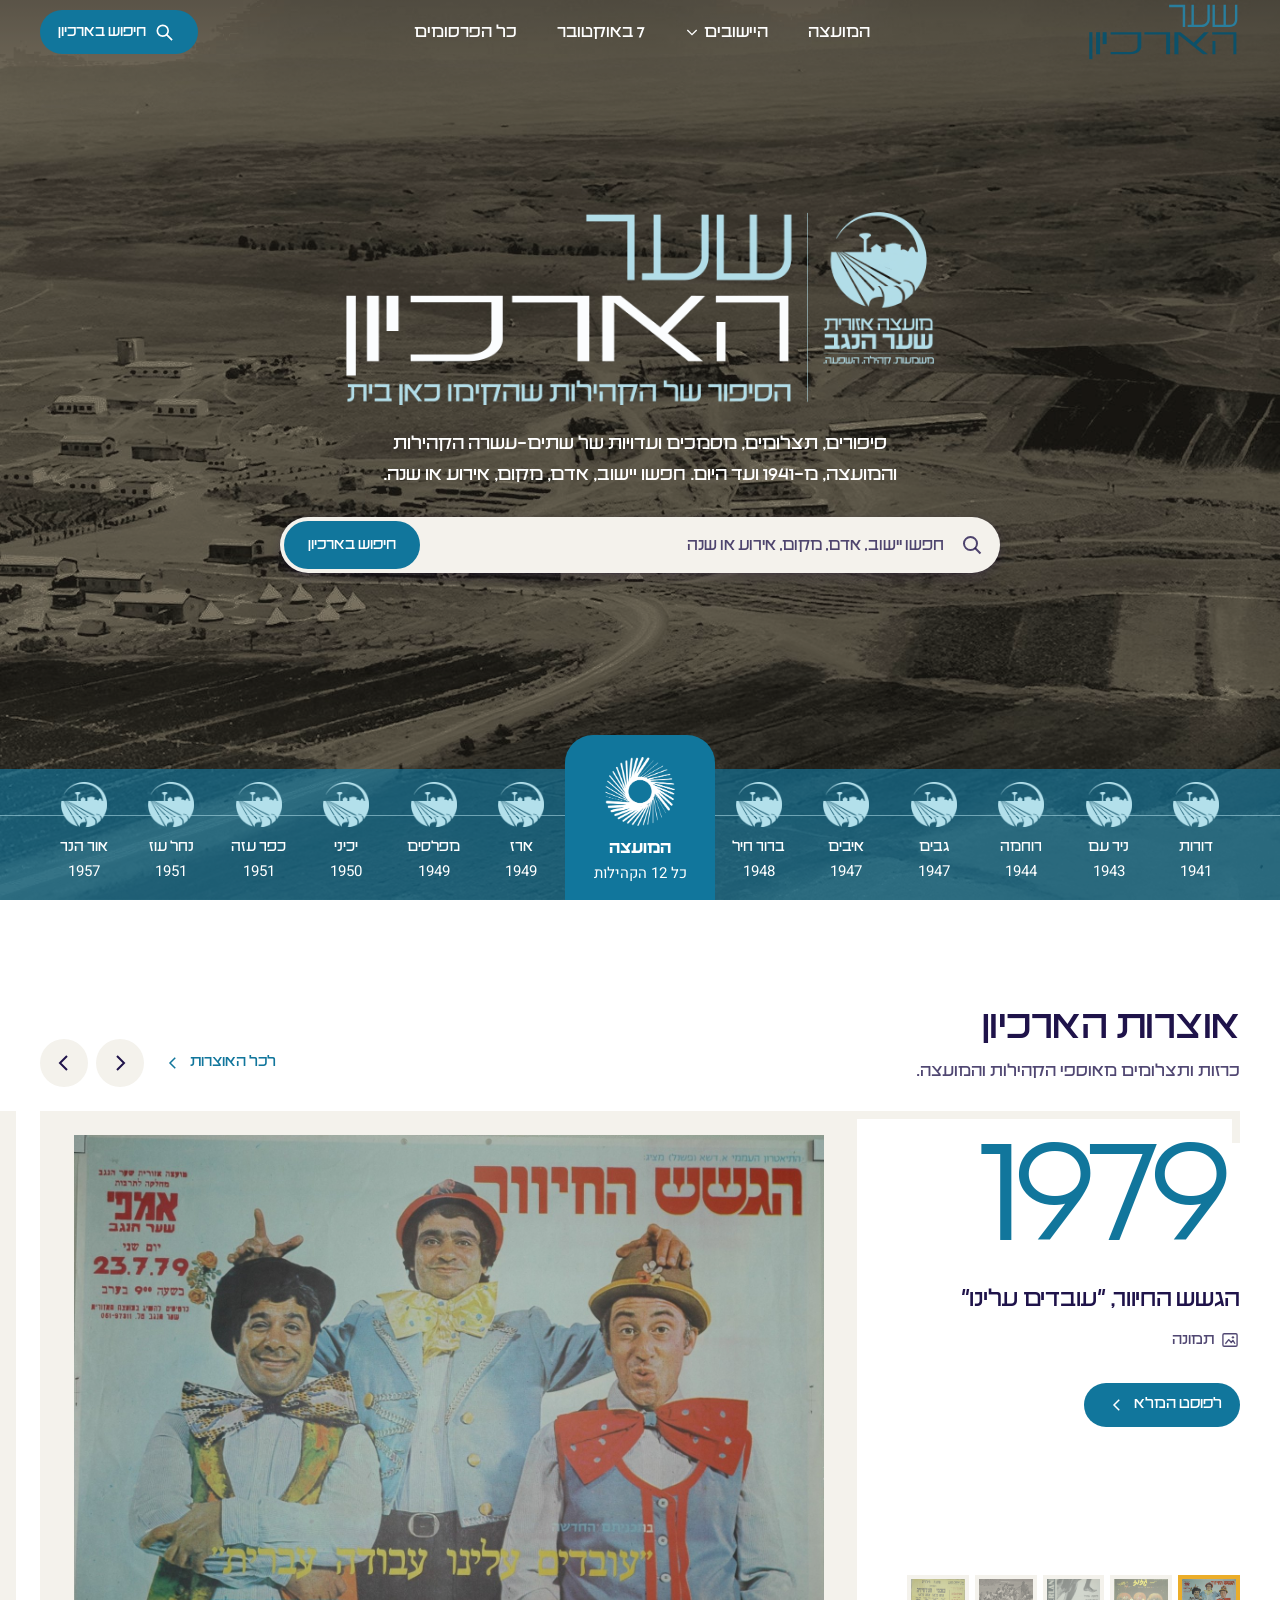
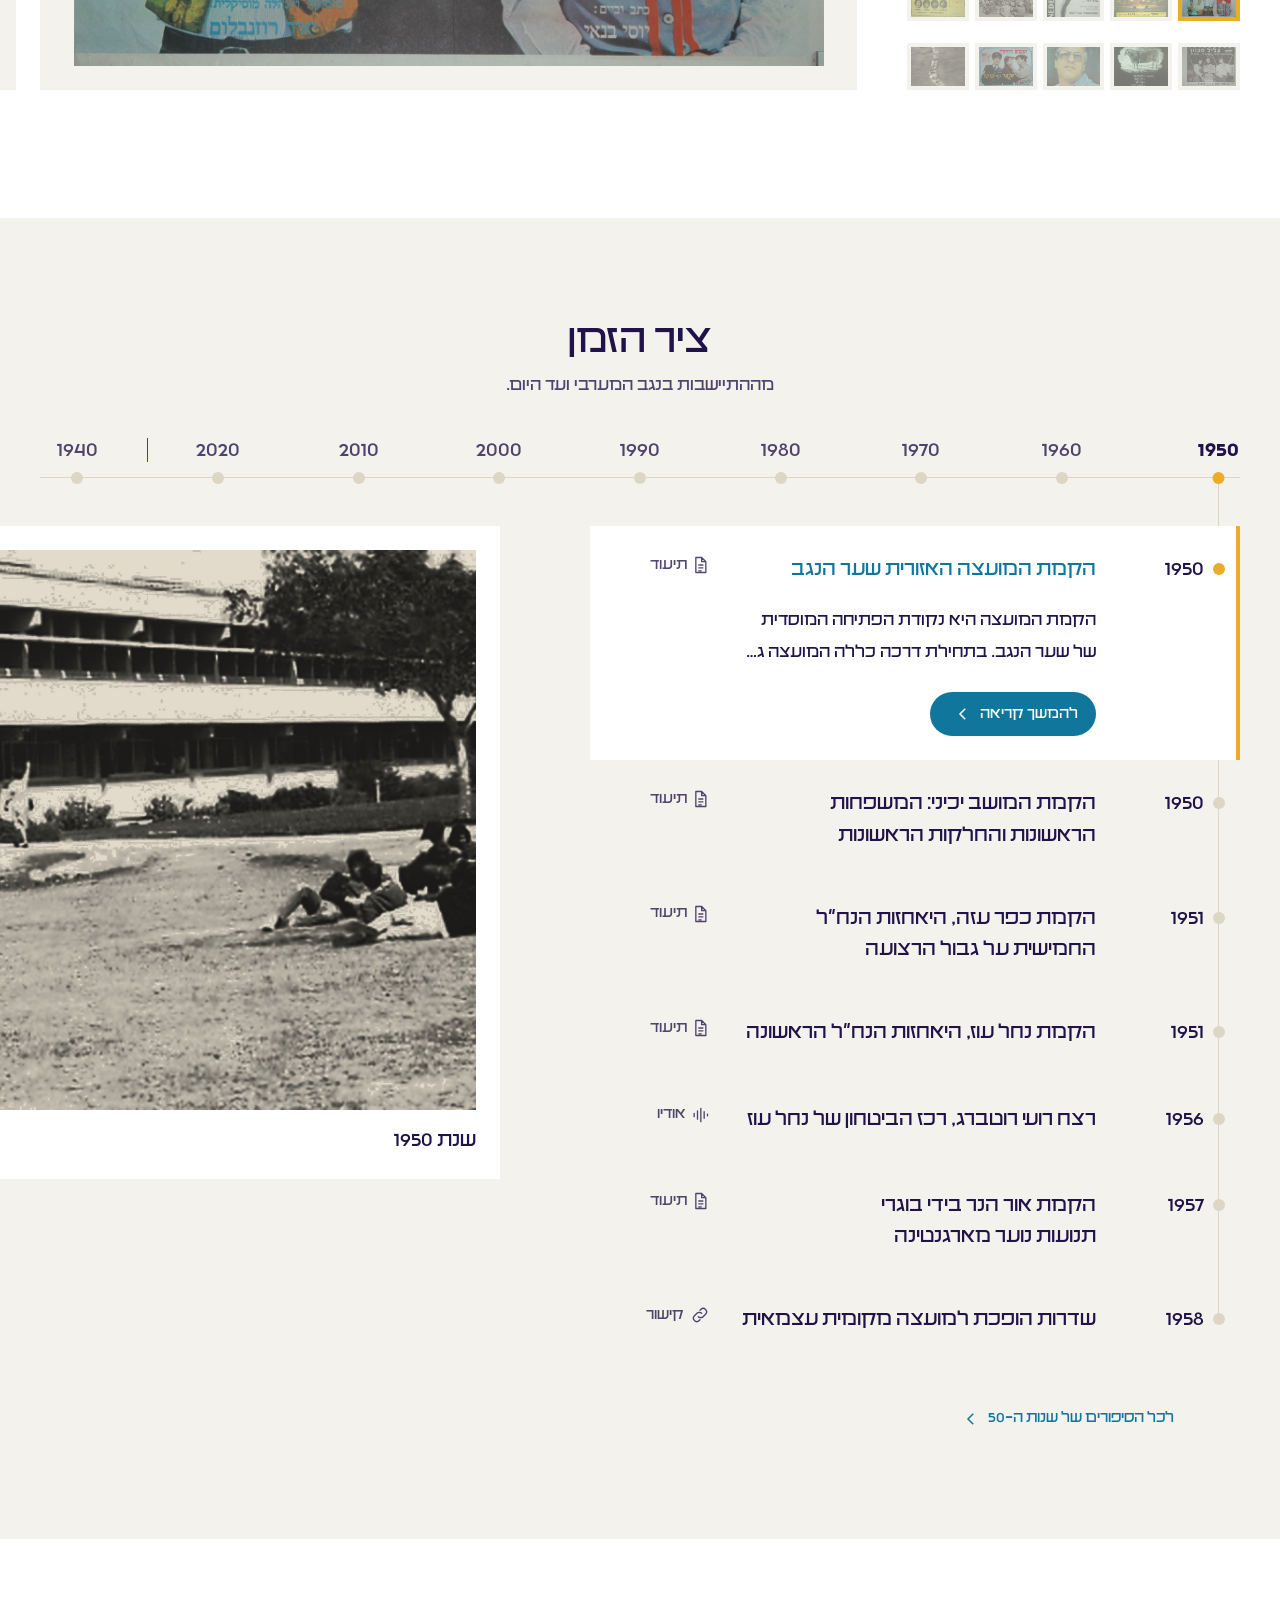
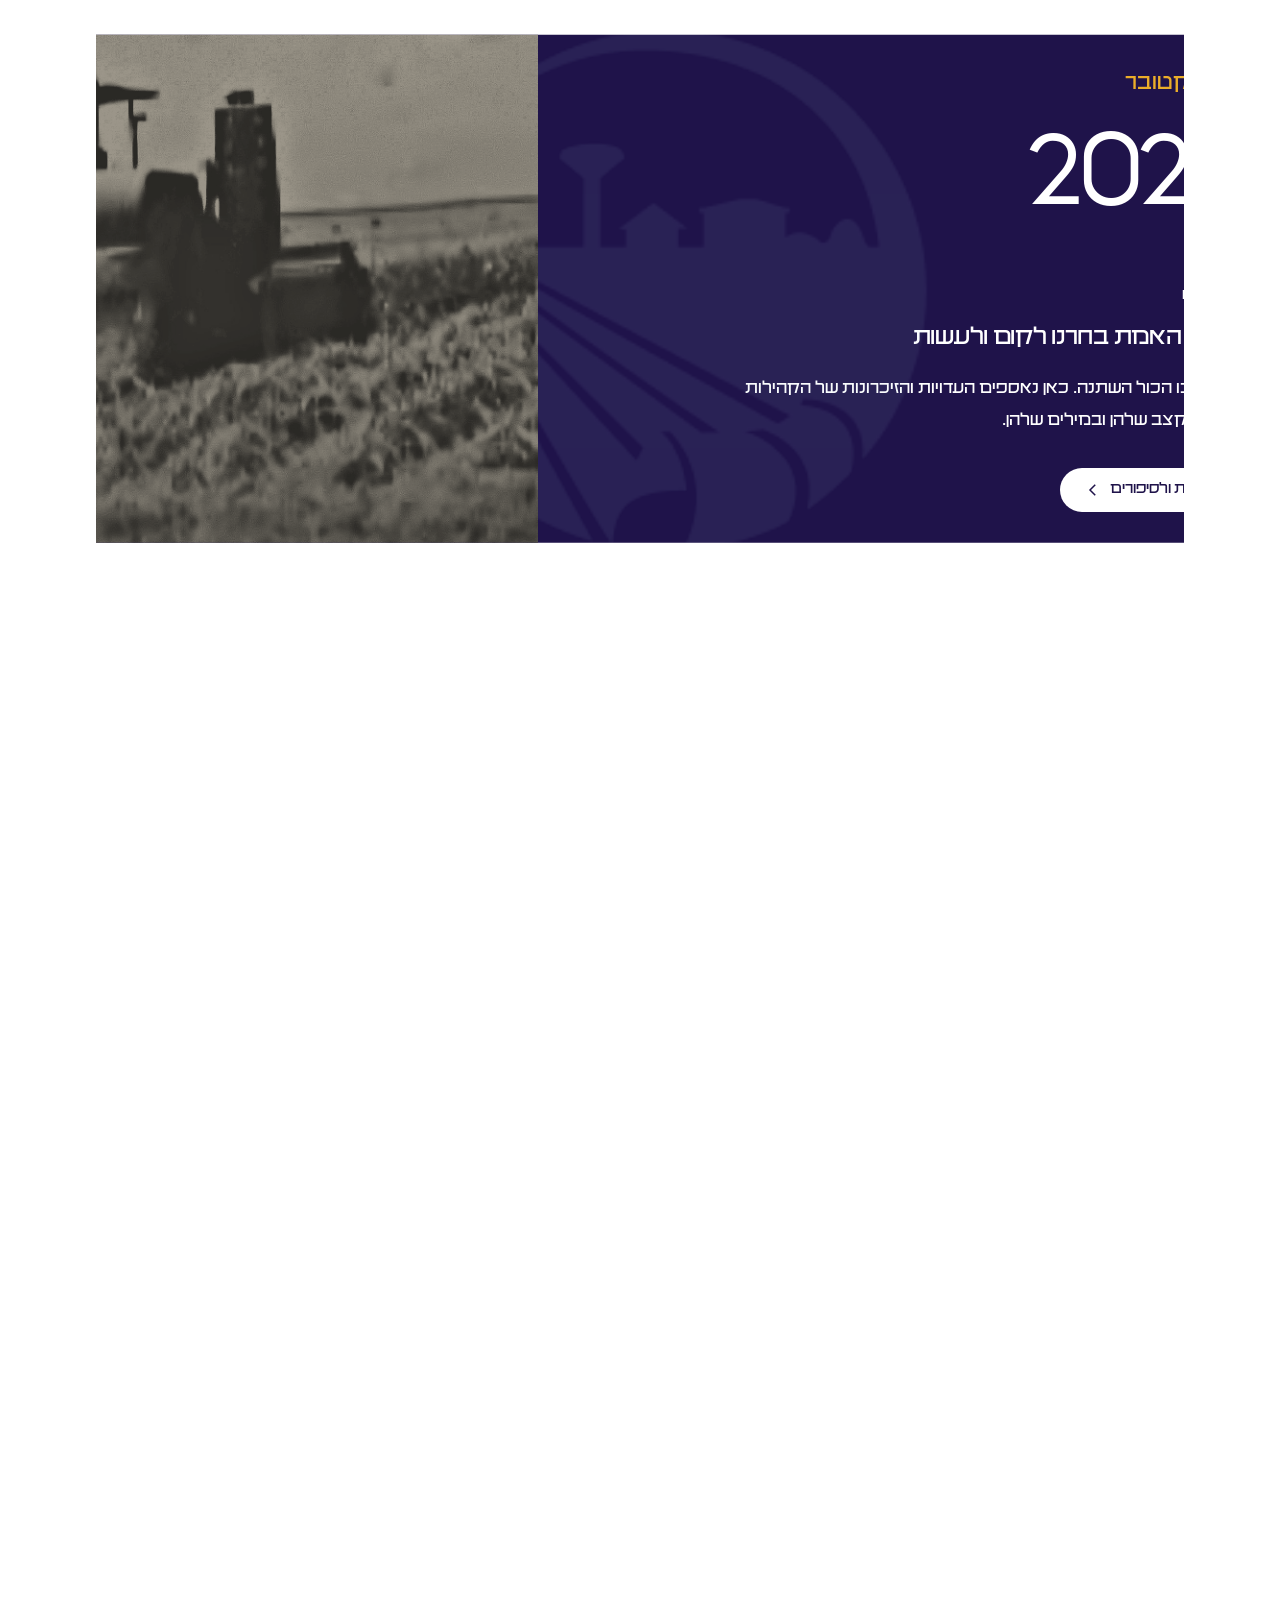
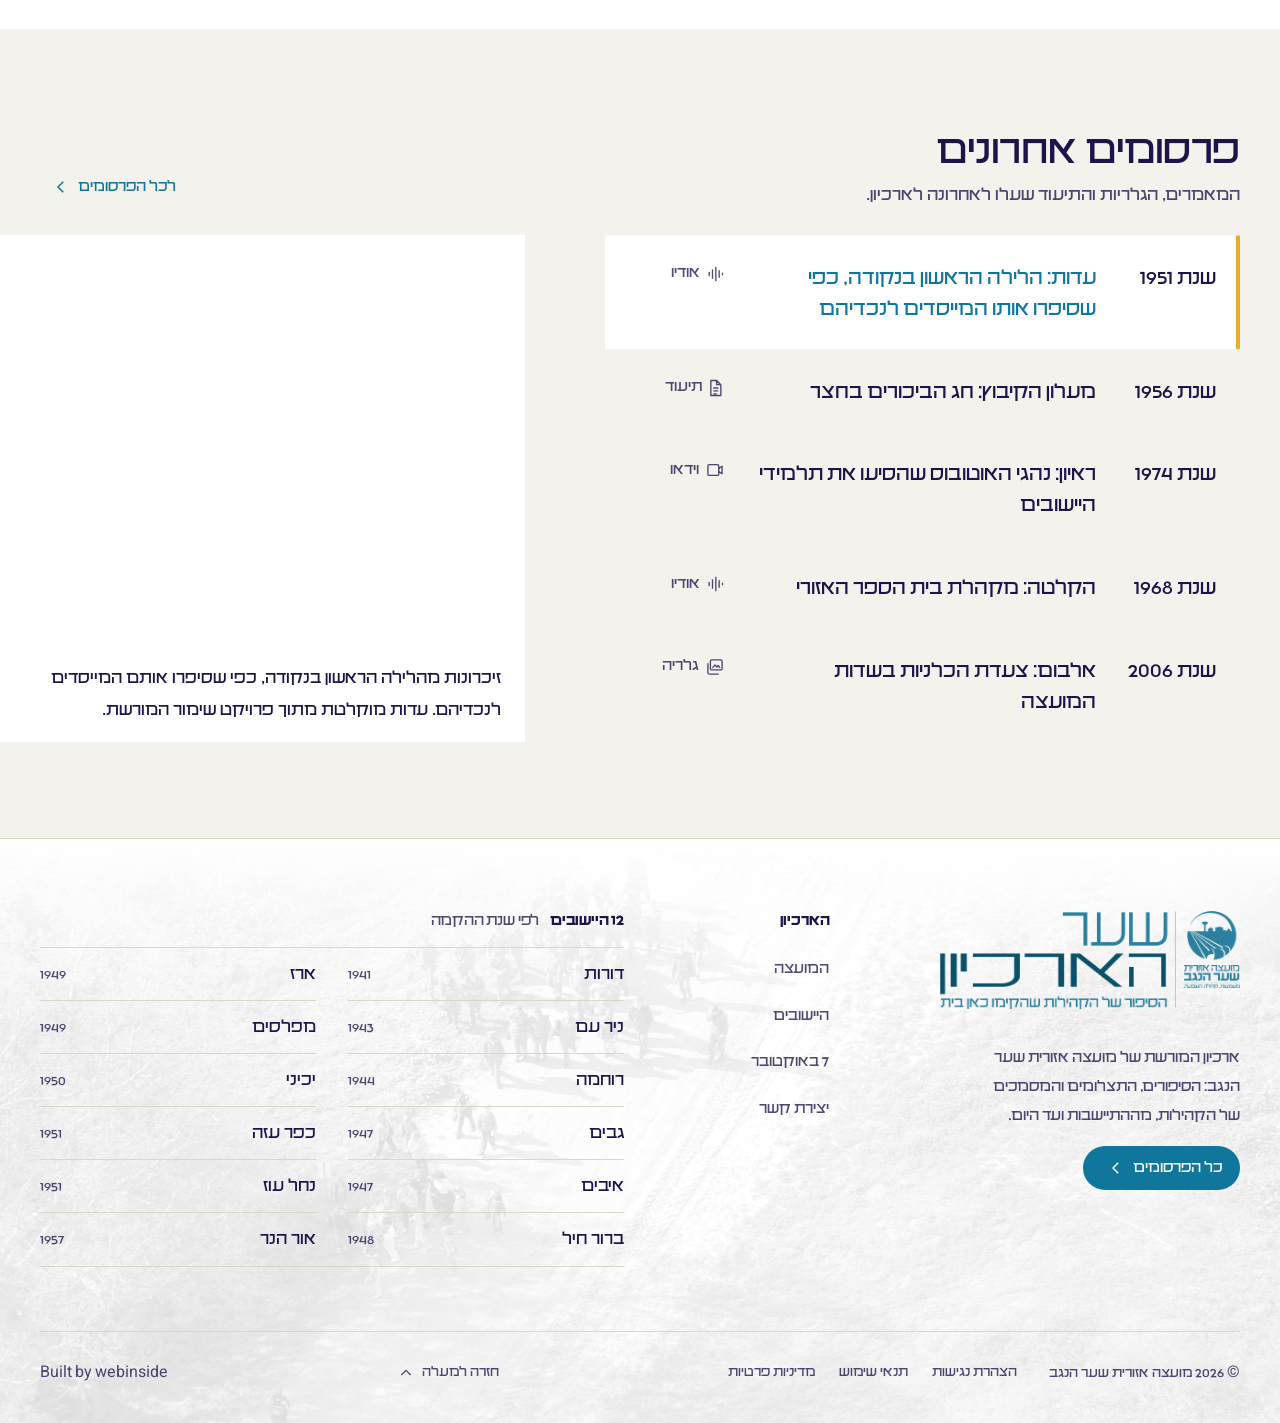
==== commit fd4fb376: "final_var1: settlement in timeline caption, dropdown subtitle left, short-laptop fixes Co-Authored-B" ====
--- a/index.html
+++ b/index.html
@@ -15,7 +15,7 @@
 <link rel="stylesheet" href="assets/motion.css?v=44a">
 <link rel="stylesheet" href="assets/polish.css?v=44a">
 <link rel="stylesheet" href="assets/m3.css?v=44a">
-<link rel="stylesheet" href="assets/responsive.css?v=44zv">
+<link rel="stylesheet" href="assets/responsive.css?v=44zw">
 <!-- סימון JS מיידי (בלי טעינת קובץ): מאפשר לרגע ההירו להתחיל מהצביעה הראשונה -->
 <script>document.documentElement.classList.add('js', 'im-js');</script>
 <script defer src="assets/motion.js?v=44a"></script>
--- a/assets/responsive.css
+++ b/assets/responsive.css
@@ -583,3 +583,5 @@
   .treasures .treasure__text { height: auto; align-self: stretch; }
   .treasures .treasure__year { font-size: min(clamp(120px, min(calc(var(--tr-h) * .4), 15vw), 232px), 16svh); }
 }
+/* אורי: בתפריט הנפתח "לפי שנת ההקמה" מיושר לשמאל — מעל עמודת השנים, מול "12 היישובים" מימין */
+.subnav__sub { justify-content: space-between; }
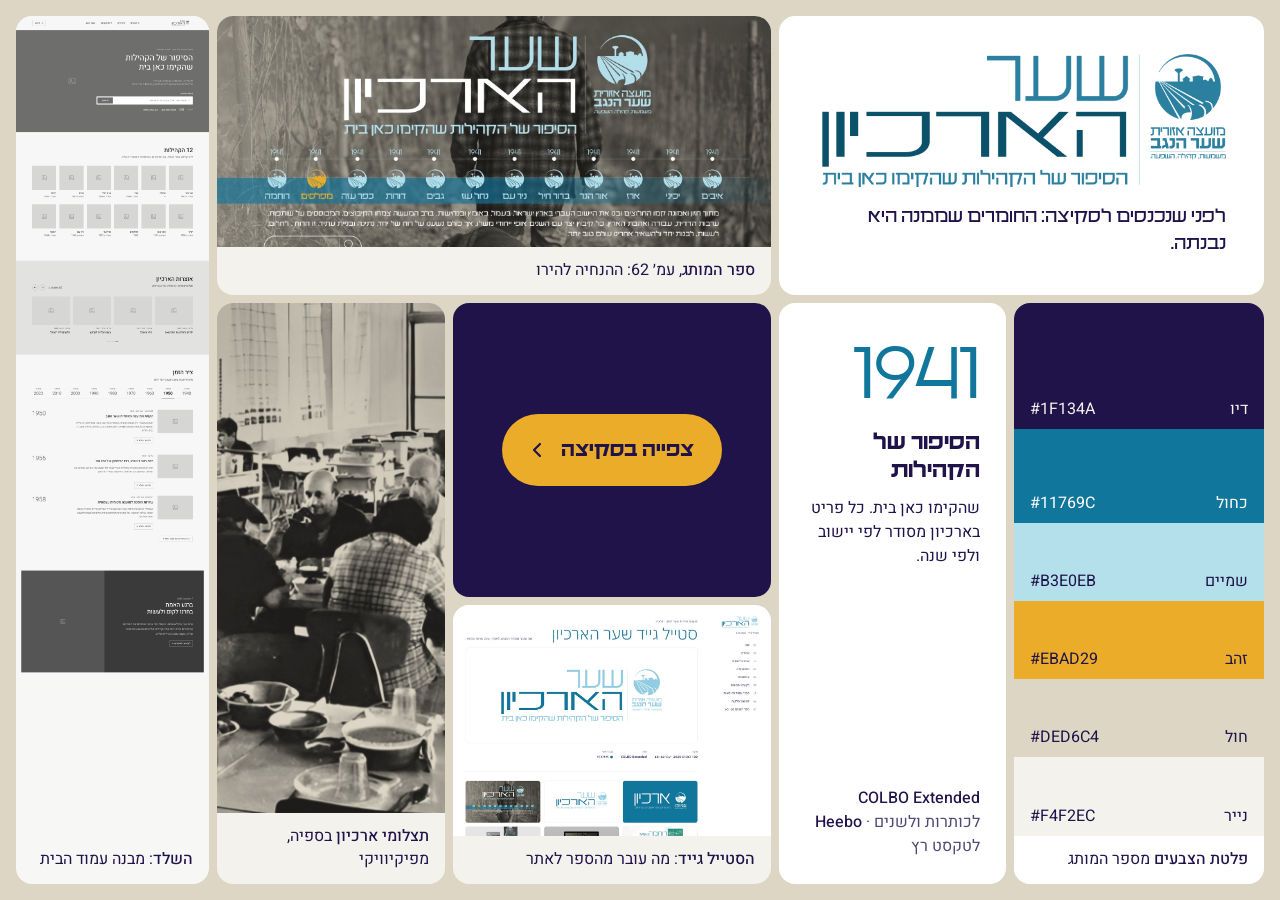
==== commit a71ef093: "Intro screen at root; sketch moved to /sketch/ Co-Authored-By: Claude Opus 5.5 <noreply@anthropic.co" ====
--- a/index.html
+++ b/index.html
@@ -2,464 +2,220 @@
 <html lang="he" dir="rtl">
 <head>
 <meta charset="utf-8">
+<meta name="viewport" content="width=device-width, initial-scale=1">
 <meta name="robots" content="noindex, nofollow">
-<meta name="viewport" content="width=device-width, initial-scale=1">
-<title>שער הארכיון · הסיפור של הקהילות שהקימו כאן בית</title>
-<meta name="description" content="ארכיון המורשת של מועצה אזורית שער הנגב: סיפורים, תצלומים ומסמכים של הקהילות, לפי מקום ולפי זמן.">
-<link rel="icon" type="image/png" href="assets/img/icon.png">
+<title>שער הארכיון · מאיפה הגענו</title>
 <link rel="preconnect" href="https://fonts.googleapis.com">
 <link rel="preconnect" href="https://fonts.gstatic.com" crossorigin>
+<link rel="stylesheet" href="https://fonts.googleapis.com/css2?family=Heebo:wght@400;500;700&display=swap">
 <link rel="stylesheet" href="assets/fonts/colbo/colbo.css">
-<link rel="stylesheet" href="https://fonts.googleapis.com/css2?family=Heebo:wght@400;500;700&display=swap">
-<link rel="stylesheet" href="assets/style.css?v=44a">
-<link rel="stylesheet" href="assets/motion.css?v=44a">
-<link rel="stylesheet" href="assets/polish.css?v=44a">
-<link rel="stylesheet" href="assets/m3.css?v=44a">
-<link rel="stylesheet" href="assets/responsive.css?v=44zw">
-<!-- סימון JS מיידי (בלי טעינת קובץ): מאפשר לרגע ההירו להתחיל מהצביעה הראשונה -->
-<script>document.documentElement.classList.add('js', 'im-js');</script>
-<script defer src="assets/motion.js?v=44a"></script>
-<script defer src="assets/app.js?v=44zs"></script>
+<style>
+  /* מסך פתיחה למצגת: פריים אחד בגובה המסך, אריחי בנטו עם החומרים שהסקיצה נבנתה מהם; הכפתור באמצע */
+  :root {
+    --blue: #11769C; --ink: #1F134A; --paper: #F4F2EC; --sand: #DED6C4; --sky: #B3E0EB; --gold: #EBAD29; --white: #FFFFFF;
+    --ink-soft: rgba(31, 19, 74, .78);
+    --display: "COLBO", "Heebo", sans-serif; --text: "Heebo", system-ui, sans-serif;
+    --gap: 8px; --pad: 16px; --r: 16px;
+    --ease: cubic-bezier(.16, 1, .3, 1);
+  }
+  * { box-sizing: border-box; }
+  html, body { margin: 0; background: var(--sand); color: var(--ink); font-family: var(--text); }
+  html, body { height: 100%; overflow: hidden; } /* אורי: עמוד ללא גלילה — בכל מכשיר */
+  img { display: block; max-width: 100%; }
+  ::selection { background: var(--sky); color: var(--ink); }
+
+  .bento {
+    height: 100svh; padding: var(--pad); display: grid; gap: var(--gap);
+    grid-template-columns: 1.1fr 1fr 1.4fr 1fr .85fr;
+    grid-template-rows: 1fr 1.05fr 1fr;
+    grid-template-areas:
+      "logo  logo  book  book  wf"
+      "pal   type  cta   photo wf"
+      "pal   type  sg    photo wf";
+  }
+  .tile { position: relative; overflow: hidden; border-radius: var(--r); background: var(--paper); display: flex; flex-direction: column; min-width: 0; min-height: 0; }
+  .tile__media { flex: 1; min-height: 0; overflow: hidden; }
+  .tile__media img { width: 100%; height: 100%; object-fit: cover; }
+  .tile__cap { padding: 12px 16px 14px; font-size: 16px; line-height: 1.4; color: var(--ink); }
+  .tile__cap b { font-weight: 500; }
+
+  /* לוגו + משפט פתיחה */
+  .t-logo { grid-area: logo; background: var(--white); padding: clamp(20px, 3vw, 40px); justify-content: space-between; }
+  .t-logo img { flex: 1 1 auto; min-height: 0; width: 100%; max-width: 480px; object-fit: contain; object-position: right center; }
+  .t-logo p { margin: 16px 0 0; font-family: var(--display); font-size: clamp(20px, 1.7vw, 28px); line-height: 1.25; max-width: 22em; }
+
+  /* ספר המותג */
+  .t-book { grid-area: book; }
+  .t-book .tile__media img { object-position: center 28%; }
+
+  /* השלד — נגלל לאט בתוך האריח */
+  .t-wf { grid-area: wf; background: #F7F7F6; }
+  .t-wf .tile__media img { height: auto; object-fit: initial; }
+
+  /* פלטה */
+  .t-pal { grid-area: pal; }
+  .swatches { flex: 1; display: grid; grid-template-rows: 1.6fr 1.2fr 1fr 1fr 1fr 1fr; min-height: 0; }
+  .sw { display: flex; align-items: flex-end; justify-content: space-between; gap: 8px; padding: 8px 16px; font-size: 16px; min-height: 0; }
+  .sw span:last-child { font-variant-numeric: tabular-nums; direction: ltr; }
+  .sw--ink { background: var(--ink); color: var(--paper); }
+  .sw--blue { background: var(--blue); color: var(--white); }
+  .sw--sky { background: var(--sky); color: var(--ink); }
+  .sw--gold { background: var(--gold); color: var(--ink); }
+  .sw--sand { background: var(--sand); color: var(--ink); }
+  .sw--paper { background: var(--paper); color: var(--ink); }
+
+  /* טיפוגרפיה */
+  .t-type { grid-area: type; background: var(--white); padding: clamp(16px, 2vw, 28px); justify-content: space-between; }
+  .type-big { font-family: var(--display); font-weight: 300; font-size: clamp(56px, min(8vw, 17svh), 150px); line-height: .85; letter-spacing: -0.03em; color: var(--blue); margin: 0; }
+  .type-head { font-family: var(--display); font-weight: 700; font-size: clamp(24px, 2.1vw, 36px); line-height: 1.05; margin: 12px 0 0; }
+  .type-body { font-size: 16px; line-height: 1.5; margin: 12px 0 0; }
+  .type-names { margin: 16px 0 0; font-size: 16px; line-height: 1.5; color: var(--ink-soft); }
+  .type-names b { color: var(--ink); font-weight: 500; }
+
+  /* הכפתור באמצע */
+  .t-cta { grid-area: cta; background: var(--ink); align-items: center; justify-content: center; padding: 24px; }
+  .cta {
+    display: inline-flex; align-items: center; gap: 12px; min-height: 72px; padding: 0 clamp(20px, 2.2vw, 36px) 0 clamp(16px, 1.8vw, 28px); border-radius: 999px; white-space: nowrap;
+    background: var(--gold); color: var(--ink); font-family: var(--display); font-size: clamp(22px, 1.9vw, 30px); font-weight: 700; text-decoration: none;
+    transition: transform 280ms var(--ease), background-color 200ms ease;
+  }
+  .cta svg { width: 24px; height: 24px; flex: none; transition: transform 280ms var(--ease); }
+  .cta:hover { background: #F2BE4A; transform: translateY(-2px); }
+  .cta:hover svg { transform: translateX(-4px); }
+  .cta:active { transform: translateY(0) scale(.98); }
+  .cta:focus-visible { outline: 3px solid var(--sky); outline-offset: 4px; }
+
+  /* תצלומי ארכיון — מתחלפים */
+  .t-photo { grid-area: photo; }
+  .stack { position: relative; }
+  .stack img { position: absolute; inset: 0; opacity: 0; transition: opacity 1200ms ease; }
+  .stack img.is-on { opacity: 1; }
+
+  /* הסטייל גייד */
+  .t-sg { grid-area: sg; }
+  .t-sg .tile__media img { object-position: center top; }
+
+  /* מסך נמוך (מחשב נייד קטן): בלי שורת ההסבר באריח הטיפוגרפיה */
+  @media (min-width: 1024px) and (max-height: 700px) { .type-body { display: none; } .t-logo { padding: 20px 24px; } .t-logo p { font-size: 20px; margin-top: 8px; } }
+
+  /* כניסה: האריחים עולים בזה אחר זה; בלי סקריפט הכל גלוי */
+  .js .tile { opacity: 0; transform: translateY(20px); }
+  .js .tile.is-in { opacity: 1; transform: none; transition: opacity 700ms var(--ease), transform 900ms var(--ease); }
+  .t-wf .tile__media img { animation: pan 60s ease-in-out 1.2s infinite alternate; }
+  @keyframes pan { to { transform: translateY(calc(-100% + var(--wf-h, 600px))); } }
+
+  @media (prefers-reduced-motion: reduce) {
+    .js .tile { opacity: 1; transform: none; }
+    .js .tile.is-in { transition: none; }
+    .t-wf .tile__media img { animation: none; }
+    .stack img { transition: none; }
+    .cta, .cta svg { transition: none; }
+  }
+
+  /* טאבלט וטלפון: גם כאן בלי גלילה — שתי עמודות, הכפתור מתחת לספר המותג, הכיתובים קצרים */
+  @media (max-width: 1023px) {
+    :root { --pad: 12px; --r: 12px; }
+    .bento { grid-template-columns: 1fr 1fr; grid-template-rows: .75fr 1.1fr .55fr 1fr 1fr 1fr;
+      grid-template-areas: "logo logo" "book book" "cta cta" "pal type" "photo wf" "sg wf"; }
+    .t-logo { padding: 16px; flex-direction: row; align-items: center; gap: 16px; }
+    .t-logo img { width: 52%; }
+    .t-logo p { margin: 0; font-size: clamp(16px, 2.6vw, 22px); }
+    .tile__cap { padding: 8px 12px 10px; font-size: 15px; }
+    .type-big { font-size: clamp(48px, 9vw, 96px); }
+    .type-head { font-size: clamp(18px, 3.2vw, 28px); margin-top: 8px; }
+    .type-body { display: none; }
+    .type-names { margin-top: 8px; font-size: 15px; }
+    .swatches { grid-template-rows: none; grid-template-columns: repeat(6, 1fr); }
+    .sw { padding: 8px 6px; font-size: 15px; justify-content: center; }
+    .sw span:last-child { display: none; }
+  }
+  @media (max-width: 599px) {
+    .bento { grid-template-rows: .7fr 1fr .5fr 1.15fr 1fr 1fr; }
+    .t-logo { flex-direction: column; align-items: flex-start; justify-content: center; gap: 8px; }
+    .t-logo img { width: 78%; }
+    .t-logo p { font-size: 16px; }
+    .cta { min-height: 56px; font-size: 22px; padding: 0 28px 0 22px; }
+    .sw span:last-child { display: none; }
+    .type-names { display: none; }
+    .tile__cap .more { display: none; }
+    .sw span { display: none; }
+  }
+</style>
 </head>
 <body>
-<a class="skip-link" href="#main">דילוג לתוכן</a>
-
-<svg width="0" height="0" style="position:absolute" aria-hidden="true">
-  <symbol id="i-menu" viewBox="0 0 24 24"><path d="M4 7h16M4 12h16M4 17h16" fill="none" stroke="currentColor" stroke-width="2"/></symbol>
-  <symbol id="i-close" viewBox="0 0 24 24"><path d="M6 6l12 12M18 6L6 18" fill="none" stroke="currentColor" stroke-width="2"/></symbol>
-  <symbol id="i-search" viewBox="0 0 24 24"><circle cx="10.5" cy="10.5" r="6.5" fill="none" stroke="currentColor" stroke-width="2"/><path d="M15.5 15.5 21 21" stroke="currentColor" stroke-width="2" stroke-linecap="square"/></symbol>
-  <symbol id="i-prev" viewBox="0 0 24 24"><path d="M9 5l7 7-7 7" fill="none" stroke="currentColor" stroke-width="2"/></symbol>
-  <symbol id="i-next" viewBox="0 0 24 24"><path d="M15 5l-7 7 7 7" fill="none" stroke="currentColor" stroke-width="2"/></symbol>
-  <!-- תבניות פוסט (Post Formats) — אייקוני קו בסגנון Material Symbols Outlined, 24×24 -->
-  <symbol id="f-decade" viewBox="0 0 24 24"><path d="M4 6.5h16V20H4z M4 10.5h16 M8.5 4v4 M15.5 4v4" fill="none" stroke="currentColor" stroke-width="1.6" stroke-linejoin="round" stroke-linecap="round"/></symbol><symbol id="f-topic" viewBox="0 0 24 24"><path d="M3.5 12.2V4.5a1 1 0 0 1 1-1h7.7l8.3 8.3a1 1 0 0 1 0 1.4l-7.3 7.3a1 1 0 0 1-1.4 0z" fill="none" stroke="currentColor" stroke-width="1.6" stroke-linejoin="round"/><circle cx="8" cy="8" r="1.4" fill="none" stroke="currentColor" stroke-width="1.6"/></symbol><symbol id="f-standard" viewBox="0 0 24 24"><path d="M7 3h7l5 5v13H7z M14 3v5h5 M10 12h6 M10 15.5h6 M10 19h4" fill="none" stroke="currentColor" stroke-width="1.6" stroke-linejoin="round"/></symbol>
-  <symbol id="f-image" viewBox="0 0 24 24"><rect x="3.5" y="4.5" width="17" height="15" rx="1.5" fill="none" stroke="currentColor" stroke-width="1.6"/><path d="M6.5 16.5l4-5 3 3.5 2-2.5 2.5 4" fill="none" stroke="currentColor" stroke-width="1.6" stroke-linejoin="round"/><circle cx="15.5" cy="8.8" r="1.4" fill="currentColor"/></symbol>
-  <symbol id="f-gallery" viewBox="0 0 24 24"><rect x="6.5" y="3.5" width="14" height="12" rx="1.5" fill="none" stroke="currentColor" stroke-width="1.6"/><path d="M3.5 7.5v11a2 2 0 0 0 2 2h11 M9 13l3-3.5 2.2 2.5 1.6-1.8L18 13" fill="none" stroke="currentColor" stroke-width="1.6" stroke-linejoin="round"/></symbol>
-  <symbol id="f-link" viewBox="0 0 24 24"><path d="M10 14a4 4 0 0 0 5.66 0l3-3a4 4 0 0 0-5.66-5.66l-1 1 M14 10a4 4 0 0 0-5.66 0l-3 3a4 4 0 0 0 5.66 5.66l1-1" fill="none" stroke="currentColor" stroke-width="1.6" stroke-linecap="round"/></symbol>
-  <symbol id="f-quote" viewBox="0 0 24 24"><path d="M5 17h4l2-4V7H5v6h3z M13 17h4l2-4V7h-6v6h3z" fill="none" stroke="currentColor" stroke-width="1.6" stroke-linejoin="round"/></symbol>
-  <symbol id="f-video" viewBox="0 0 24 24"><rect x="3.5" y="5.5" width="13" height="13" rx="1.5" fill="none" stroke="currentColor" stroke-width="1.6"/><path d="M16.5 10l4-2.5v9l-4-2.5" fill="none" stroke="currentColor" stroke-width="1.6" stroke-linejoin="round"/></symbol>
-  <symbol id="f-audio" viewBox="0 0 24 24"><path d="M5 10v4 M9 7v10 M13 4v16 M17 8v8 M21 11v2" fill="none" stroke="currentColor" stroke-width="1.6" stroke-linecap="round"/></symbol>
-</svg>
-
-<!-- 1. כותרת עליונה: נייר כברירת מחדל; שקופה רק כש-JS מאשר שהיא מעל ההירו (.is-over) -->
-<header class="site-header is-over is-top" id="siteHeader">
-  <a class="site-header__logo" href="/" aria-label="שער הארכיון, לעמוד הבית">
-    <img src="assets/img/logo-wordmark-title.svg" width="346" height="132" alt="">
-  </a>
-  <nav aria-label="ניווט ראשי" id="siteNav">
-    <ul>
-      <li><a href="/community/council/">המועצה</a></li>
-      <li><a href="/community/">היישובים</a></li>
-      <li><a href="/topic/october-7/">7 באוקטובר</a></li>
-      <li><a href="/?s=">כל הפרסומים</a></li>
-    </ul>
-  </nav>
-  <a class="btn btn--search" href="/?s=">
-    <svg class="icon" aria-hidden="true"><use href="#i-search"/></svg><span class="btn__label">חיפוש בארכיון</span>
-  </a>
-  <!-- v44: מובייל/טאבלט — כפתור תפריט (Material icon button) שפותח את אותו ניווט כגיליון מתחת לכותרת -->
-  <button class="site-header__menu" type="button" aria-expanded="false" aria-controls="siteNav" aria-label="תפריט">
-    <svg class="icon i-open" aria-hidden="true"><use href="#i-menu"/></svg><svg class="icon i-close" aria-hidden="true"><use href="#i-close"/></svg>
-  </button>
-</header>
-
-<main id="main" tabindex="-1">
-
-<!-- 2. הירו -->
-<section class="hero on-dark" id="hero" aria-label="פתיחה">
-  <!-- צילום: ברור חיל 1953. להחלפה בקובץ מקור ברזולוציה גבוהה מהמועצה -->
-  <div class="hero__bed" aria-hidden="true"></div>
-  <img class="hero__photo" src="assets/img/hero/ruhama-1944-3.jpg" width="1707" height="1066" alt="מבט מלמעלה על שדות ובתי היישוב, רוחמה, 1944" fetchpriority="high">
-  <div class="hero__scrim" aria-hidden="true"></div>
-
-  <div class="hero__inner">
-    <h1><img class="hero__logo" src="assets/img/logo-light.png" width="1306" height="428" alt="שער הארכיון: הסיפור של הקהילות שהקימו כאן בית. מועצה אזורית שער הנגב"></h1>
-    <!-- פתיח: להחלפה (נוסח השלד, לאישור המועצה) -->
-    <p class="hero__lead">סיפורים, תצלומים, מסמכים ועדויות של שתים-עשרה הקהילות והמועצה, מ-1941 ועד היום. חפשו יישוב, אדם, מקום, אירוע או שנה.</p>
-
-    <!-- חיפוש וורדפרס: GET /?s= -->
-    <form class="search" role="search" action="/" method="get" id="searchForm">
-      <label for="q" class="visually-hidden">חיפוש בארכיון</label>
-      <div class="search__row">
-        <div class="search__field">
-          <svg class="icon" aria-hidden="true"><use href="#i-search"/></svg>
-          <input id="q" name="s" type="search" autocomplete="off"
-                 placeholder="חפשו יישוב, אדם, מקום, אירוע או שנה">
-        </div>
-        <button class="btn" type="submit"><svg class="icon" aria-hidden="true"><use href="#i-search"/></svg><span class="btn__label">חיפוש בארכיון</span></button>
-      </div>
-      <ul class="search__list" id="qList" role="listbox" aria-label="הצעות לחיפוש" hidden></ul>
-      <p class="search__empty" id="qEmpty" hidden></p>
-      <p class="visually-hidden" id="qStatus" role="status" aria-live="polite"></p>
-      <p class="visually-hidden" id="qHint"></p>
-      <p class="search__examples"><span>למשל:</span><a href="/topic/1950s/"><svg class="icon" aria-hidden="true"><use href="#i-search"></use></svg>1950</a><a href="/shaar-hanegev-factories/"><svg class="icon" aria-hidden="true"><use href="#i-search"></use></svg>מפעלי שער הנגב</a><a href="/topic/october-7/"><svg class="icon" aria-hidden="true"><use href="#i-search"></use></svg>7 באוקטובר</a></p>
-    </form>
-  </div>
-
-  <!-- פס היישובים, עמ' 62. "המועצה" במרכז: ריכוז של כולם -->
-  <nav class="places" aria-label="היישובים">
-    <div class="places__band" aria-hidden="true"></div>
-    <div class="places__axis" aria-hidden="true"></div>
-    <ol>
-      <li class="place"><a href="/community/dorot/"><span class="emblem" aria-hidden="true"></span><span class="name">דורות</span><span class="year">1941</span></a></li>
-      <li class="place"><a href="/community/nir-am/"><span class="emblem" aria-hidden="true"></span><span class="name">ניר עם</span><span class="year">1943</span></a></li>
-      <li class="place"><a href="/community/ruhama/"><span class="emblem" aria-hidden="true"></span><span class="name">רוחמה</span><span class="year">1944</span></a></li>
-      <li class="place"><a href="/community/gvim/"><span class="emblem" aria-hidden="true"></span><span class="name">גבים</span><span class="year">1947</span></a></li>
-      <li class="place"><a href="/community/ivim/"><span class="emblem" aria-hidden="true"></span><span class="name">איבים</span><span class="year">1947</span></a></li>
-      <li class="place"><a href="/community/bror-hayil/"><span class="emblem" aria-hidden="true"></span><span class="name">ברור חיל</span><span class="year">1948</span></a></li>
-      <li class="place place--council"><a href="/community/council/"><span class="sun" aria-hidden="true"></span><span class="name">המועצה</span><span class="year">כל 12 הקהילות</span></a></li>
-      <li class="place"><a href="/community/erez/"><span class="emblem" aria-hidden="true"></span><span class="name">ארז</span><span class="year">1949</span></a></li>
-      <li class="place"><a href="/community/mefalsim/"><span class="emblem" aria-hidden="true"></span><span class="name">מפלסים</span><span class="year">1949</span></a></li>
-      <li class="place"><a href="/community/yachini/"><span class="emblem" aria-hidden="true"></span><span class="name">יכיני</span><span class="year">1950</span></a></li>
-      <li class="place"><a href="/community/kfar-aza/"><span class="emblem" aria-hidden="true"></span><span class="name">כפר עזה</span><span class="year">1951</span></a></li>
-      <li class="place"><a href="/community/nahal-oz/"><span class="emblem" aria-hidden="true"></span><span class="name">נחל עוז</span><span class="year">1951</span></a></li>
-      <li class="place"><a href="/community/or-haner/"><span class="emblem" aria-hidden="true"></span><span class="name">אור הנר</span><span class="year">1957</span></a></li>
-    </ol>
-  </nav>
-</section>
-<!-- הכותרת שקופה רק כשהיא באמת מעל ההירו, לפני פס היישובים (בדיקה אחת בזמן הפירוש; app.js ממשיך בגלילה) -->
-<script>(function(){var h=document.getElementById('siteHeader'),p=document.querySelector('.places');if(h&&p&&p.getBoundingClientRect().top>h.offsetHeight)h.classList.add('is-over');})();</script>
-
-<!-- 3. אוצרות הארכיון (בסיס v3): שקופית גדולה, שנה ענקית שמתגלגלת, דף מגע. קו דק מהצילום אל השנה (v18). בלי החלפה אוטומטית. כותרות האוצרות: להחלפה -->
-<section class="section treasures wrap" aria-labelledby="tr-h">
-  <div class="section__head">
+<main class="bento">
+  <section class="tile t-logo" aria-label="שער הארכיון">
+    <img src="img/logo-paper.png" width="1306" height="428" alt="שער הארכיון · מועצה אזורית שער הנגב">
+    <p>לפני שנכנסים לסקיצה: החומרים שממנה היא נבנתה.</p>
+  </section>
+
+  <figure class="tile t-book" style="margin:0">
+    <div class="tile__media"><img src="img/page62.jpg" width="1600" height="900" alt="עמוד 62 בספר המותג: הירו עם הלוגו, שורת הסיפור ופס 12 הקהילות"></div>
+    <figcaption class="tile__cap"><b>ספר המותג</b><span class="more">, עמ׳ 62: ההנחיה להירו</span></figcaption>
+  </figure>
+
+  <figure class="tile t-wf" style="margin:0">
+    <div class="tile__media"><img src="img/wireframe.jpg" width="1440" height="4960" alt="השלד של עמוד הבית, מההירו ועד הפוטר"></div>
+    <figcaption class="tile__cap"><b>השלד</b><span class="more">: מבנה עמוד הבית</span></figcaption>
+  </figure>
+
+  <section class="tile t-pal" aria-label="פלטת הצבעים">
+    <div class="swatches">
+      <div class="sw sw--ink"><span>דיו</span><span>#1F134A</span></div>
+      <div class="sw sw--blue"><span>כחול</span><span>#11769C</span></div>
+      <div class="sw sw--sky"><span>שמיים</span><span>#B3E0EB</span></div>
+      <div class="sw sw--gold"><span>זהב</span><span>#EBAD29</span></div>
+      <div class="sw sw--sand"><span>חול</span><span>#DED6C4</span></div>
+      <div class="sw sw--paper"><span>נייר</span><span>#F4F2EC</span></div>
+    </div>
+    <p class="tile__cap" style="margin:0;background:var(--white)"><b>פלטת הצבעים</b><span class="more"> מספר המותג</span></p>
+  </section>
+
+  <section class="tile t-type" aria-label="טיפוגרפיה">
     <div>
-      <h2 id="tr-h">אוצרות הארכיון</h2>
-      <p>כרזות ותצלומים מאוספי הקהילות והמועצה.</p>
+      <p class="type-big" aria-hidden="true">1941</p>
+      <p class="type-head">הסיפור של הקהילות</p>
+      <p class="type-body">שהקימו כאן בית. כל פריט בארכיון מסודר לפי יישוב ולפי שנה.</p>
     </div>
-    <div class="treasures__controls">
-      <a class="link-arrow" href="/topic/featured/">לכל האוצרות<svg class="icon" aria-hidden="true"><use href="#i-next"/></svg></a>
-      <span class="counter visually-hidden" id="trCounter">1 מתוך 10</span>
-      <button class="icon-btn" id="trPrev" type="button" aria-label="האוצר הקודם" aria-controls="trStage"><svg class="icon" aria-hidden="true"><use href="#i-prev"/></svg></button>
-      <button class="icon-btn" id="trNext" type="button" aria-label="האוצר הבא" aria-controls="trStage"><svg class="icon" aria-hidden="true"><use href="#i-next"/></svg></button>
+    <p class="type-names"><b>COLBO Extended</b> לכותרות ולשנים · <b>Heebo</b> לטקסט רץ</p>
+  </section>
+
+  <section class="tile t-cta" aria-label="הסקיצה">
+    <a class="cta" href="sketch/">צפייה בסקיצה<svg viewBox="0 0 24 24" fill="none" stroke="currentColor" stroke-width="2.2" stroke-linecap="round" stroke-linejoin="round" aria-hidden="true"><path d="M15 6l-6 6 6 6"/></svg></a>
+  </section>
+
+  <figure class="tile t-photo" style="margin:0">
+    <div class="tile__media stack">
+      <img class="is-on" src="img/dorot-1941-1.jpg" alt="תצלום ארכיון בגוון ספיה מימי היישובים">
+      <img src="img/niram-1949-1.jpg" alt="" loading="lazy">
+      <img src="img/nahaloz-1953-1.jpg" alt="" loading="lazy">
+      <img src="img/orhaner-1960-1.jpg" alt="" loading="lazy">
     </div>
-  </div>
-  <div class="treasures__stage" id="trStage">
-    <p class="visually-hidden" id="trStatus" role="status" aria-live="polite"></p>
-    <div class="treasure__text">
-      <p class="treasure__year" id="trYear">1979</p>
-      <h3 class="treasure__title" id="trTitle">הגשש החיוור, ״עובדים עלינו״</h3>
-      <p class="treasure__place" id="trPlace"><svg class="icon" aria-hidden="true"><use href="#f-image"/></svg><span>תמונה</span></p>
-      <a class="link-arrow treasure__link" id="trLink" href="/poster-hagashash-1979/">לפוסט המלא<svg class="icon" aria-hidden="true"><use href="#i-next"/></svg></a>
-      <!-- דף מגע (v3): app.js בונה מ-#trData כפתור לכל אוצר. בלי JS נשארת הרשימה למטה -->
-      <ul class="treasure__sheet" id="trSheet" aria-label="בחירת אוצר" hidden></ul>
-    </div>
-    <div class="treasure__frame is-poster">
-      <div class="treasure__mat"><div class="treasure__clip"><img id="trImg" src="assets/img/arch/poster-hagashash-avoda-ivrit-1979.jpg" width="1600" height="1132" loading="lazy" alt="כרזה: הגשש החיוור, עובדים עלינו, אמפי שער הנגב, 1979"></div></div>
-      <div class="treasure__peek is-poster" aria-hidden="true"><img id="trPeek" src="assets/img/arch/poster-gazoz-1979.jpg" width="1600" height="1147" loading="lazy" alt=""></div>
-    </div>
-  </div>
-  <!-- שאר האוצרות: גלויים בלי JS; app.js קורא מהם ומציג אחד בכל פעם -->
-  <div class="treasure-more">
-    <h3>עוד מאוצרות הארכיון</h3>
-    <!-- שנים עם data-year-demo: לדמו בלבד (שנה שונה לכל פריט), לא השנה האמיתית של הכרזה -->
-    <ol id="trData">
-      <li><a data-format="image" data-format-demo="true" href="/poster-hagashash-1979/" data-kind="poster" data-img="poster-hagashash-avoda-ivrit-1979.jpg" data-year="1979" data-title="הגשש החיוור, ״עובדים עלינו״" data-place="אמפי שער הנגב" data-alt="כרזה: הגשש החיוור, עובדים עלינו, אמפי שער הנגב, 1979">הגשש החיוור · אמפי שער הנגב · 1979</a></li>
-      <li><a data-format="video" data-format-demo="true" href="/poster-gazoz-1979/" data-kind="poster" data-img="poster-gazoz-1979.jpg" data-year="1978" data-year-demo="true" data-title="להקת גזוז, אמפי שער הנגב" data-place="אמפי שער הנגב" data-alt="כרזה: להקת גזוז, אמפי שער הנגב, 1978">להקת גזוז · אמפי שער הנגב · 1978</a></li>
-      <li><a data-format="gallery" data-format-demo="true" href="/poster-batdor-1980/" data-kind="poster" data-img="poster-batdor-1980.jpg" data-year="1980" data-title="להקת מחול בת-דור" data-place="אמפיתיאטרון שער הנגב" data-alt="כרזה: להקת מחול בת-דור, אמפיתיאטרון שער הנגב, 1980">להקת מחול בת-דור · אמפיתיאטרון שער הנגב · 1980</a></li>
-      <li><a data-format="standard" data-format-demo="true" href="/gvim-gathering-1947/" data-img="gvim-1947-1-hero.jpg" data-year="1947" data-title="אסיפה בחצר בגבים" data-place="גבים" data-alt="קבוצה גדולה יושבת במעגל בחצר, גבים, 1947">אסיפה בחצר · גבים · 1947</a></li>
-      <li><a data-format="audio" data-format-demo="true" href="/poster-tv-stars-1977/" data-kind="poster" data-img="poster-tv-stars-1977.jpg" data-year="1977" data-title="כוכבי הטלוויזיה, הצגה לילדים" data-place="אמפיתיאטרון שער הנגב" data-alt="כרזה: כוכבי הטלוויזיה, הצגה לילדים, אמפיתיאטרון שער הנגב, 1977">כוכבי הטלוויזיה · אמפיתיאטרון שער הנגב · 1977</a></li>
-      <li><a data-format="quote" data-format-demo="true" href="/poster-tzlil-mechuvan-1979/" data-kind="poster" data-img="poster-tzlil-mechuvan-1979.jpg" data-year="1976" data-year-demo="true" data-title="להקת צליל מכוון" data-place="אולם קיבוץ דורות" data-alt="כרזה: להקת צליל מכוון, אולם קיבוץ דורות, 1976">להקת צליל מכוון · אולם קיבוץ דורות · 1976</a></li>
-      <li><a data-format="link" data-format-demo="true" href="/poster-sixteenth-sheep-1980/" data-kind="poster" data-img="poster-sixteenth-sheep-1980.jpg" data-year="1982" data-year-demo="true" data-title="הכבש השישה-עשר, יהונתן גפן" data-place="אמפי שער הנגב" data-alt="כרזה: הכבש השישה-עשר, יהונתן גפן, אמפי שער הנגב, 1982">הכבש השישה-עשר · אמפי שער הנגב · 1982</a></li>
-      <li><a data-format="image" data-format-demo="true" href="/poster-yossi-banai-1981/" data-kind="poster" data-img="poster-yossi-banai-1981.jpg" data-year="1981" data-title="יוסי בנאי, ״אני וסימון ומואיז הקטן״" data-place="אמפיתיאטרון שער הנגב" data-alt="כרזה: יוסי בנאי, אני וסימון ומואיז הקטן, אמפיתיאטרון שער הנגב, 1981">יוסי בנאי · אמפיתיאטרון שער הנגב · 1981</a></li>
-      <li><a data-format="video" data-format-demo="true" href="/poster-hagashash-kreker-1981/" data-kind="poster" data-img="poster-hagashash-kreker-1981.jpg" data-year="1983" data-year-demo="true" data-title="הגשש החיוור, ״קרקר נגד קרקר״" data-place="אולם דורות" data-alt="כרזה: הגשש החיוור, קרקר נגד קרקר, אולם דורות, 1983">הגשש החיוור · אולם דורות · 1983</a></li>
-      <li><a data-format="gallery" href="/anemone-march-2006/" data-img="anemone-march-2006-037.jpg" data-year="2006" data-title="צעדת הכלניות, צילום ג׳ימי קדושים" data-place="" data-alt="צעדת הכלניות, 2006">צעדת הכלניות · 2006</a></li>
-    </ol>
-  </div>
-</section>
-
-<!-- 4. ציר הזמן (בסיס v7 + פונקציונליות v2). בלי JS: העשורים הם קישורים לארכיון העשור, ושנות ה-50 מוצגות במלואן -->
-<section class="section timeline wrap" id="timeline" aria-labelledby="tl-h">
-  <div class="section__head">
-    <div>
-      <h2 id="tl-h">ציר הזמן</h2>
-      <p>מההתיישבות בנגב המערבי ועד היום.</p>
-    </div>
-    <a class="link-arrow" href="/?s=">לכל הפרסומים<svg class="icon" aria-hidden="true"><use href="#i-next"/></svg></a>
-  </div>
-  <nav class="decades-nav" aria-label="עשורים">
-  <!-- v38: לשוניות עשורים בסגנון Material 3 על קו שיער רציף (הציר). הנבחר: סמן זהב אחד שנע לאורך הקו -->
-  <div class="decades" id="decades">
-    <a class="decade" href="/topic/1940s/" data-decade="1940"><span class="visually-hidden">שנות ה-</span><span class="decade__y">1940</span></a>
-    <a class="decade" href="/topic/1950s/" data-decade="1950" aria-current="true"><span class="visually-hidden">שנות ה-</span><span class="decade__y">1950</span></a>
-    <a class="decade" href="/topic/1960s/" data-decade="1960"><span class="visually-hidden">שנות ה-</span><span class="decade__y">1960</span></a>
-    <a class="decade" href="/topic/1970s/" data-decade="1970"><span class="visually-hidden">שנות ה-</span><span class="decade__y">1970</span></a>
-    <a class="decade" href="/topic/1980s/" data-decade="1980"><span class="visually-hidden">שנות ה-</span><span class="decade__y">1980</span></a>
-    <a class="decade" href="/topic/1990s/" data-decade="1990"><span class="visually-hidden">שנות ה-</span><span class="decade__y">1990</span></a>
-    <a class="decade" href="/topic/2000s/" data-decade="2000"><span class="visually-hidden">שנות ה-</span><span class="decade__y">2000</span></a>
-    <a class="decade" href="/topic/2010s/" data-decade="2010"><span class="visually-hidden">שנות ה-</span><span class="decade__y">2010</span></a>
-    <a class="decade" href="/topic/2020s/" data-decade="2020"><span class="visually-hidden">שנות ה-</span><span class="decade__y">2020</span></a>
-  </div>
-  </nav>
-  <p class="visually-hidden" aria-live="polite" id="tlStatus"></p>
-  <div class="tl-body">
-    <div class="tl-panels" id="tlPanels">
-    <div class="tl-panel" id="panel-1940" data-decade="1940" data-all="/topic/1940s/" hidden>
-      <ol class="tl-list">
-        <!-- כותרות גבים ויכיני = טקסט הדגמה מומצא (אורי: "את יכולה להמציא"); השאר מתועדות -->
-        <!-- הדגמה: פוסטי תיעוד ליישובים (data-demo) במקום "הוקמו בעשור הזה"; השנים = שנות ההקמה האמיתיות -->
-        <li class="tl-item" data-img="ruhama-1940-1.jpg">
-          <h3 class="tl-item__head"><span class="tl-item__row"><span class="tl-item__year">1941</span><span class="tl-item__title">הקמת יישובי האזור וההתיישבות בנגב המערבי</span><span class="tl-item__type"><svg class="icon" aria-hidden="true"><use href="#f-standard"/></svg>תיעוד</span></span></h3>
-          <div class="tl-item__body" id="tli-1940-0"><p>הפרק המקדים להקמת המועצה. בתקופה זו הוקמו והתבססו יישובים שהפכו בהמשך לליבת שער הנגב, ובהם דורות, ניר עם, רוחמה, גבים, ברור חיל, מפלסים, ארז, יכיני, כפר עזה ונחל עוז.</p><a class="btn" href="/western-negev-settlement/">להמשך קריאה<svg class="icon" aria-hidden="true"><use href="#i-next"/></svg></a></div>
-        </li>
-        <li class="tl-item" data-img="dorot-1941-1.jpg" data-demo="true">
-          <h3 class="tl-item__head"><span class="tl-item__row"><span class="tl-item__year">1941</span><span class="tl-item__title">הקמת דורות בחנוכה תש״ב</span><span class="tl-item__type"><svg class="icon" aria-hidden="true"><use href="#f-standard"/></svg>תיעוד</span></span></h3>
-          <div class="tl-item__body" id="tli-1940-1"><p>תיעוד ימי ההקמה של דורות: צילומים, מסמכים וזיכרונות של המייסדים מתוך אוסף הארכיון.</p><a class="btn" href="/community/dorot/">להמשך קריאה<svg class="icon" aria-hidden="true"><use href="#i-next"/></svg></a></div>
-        </li>
-        <li class="tl-item" data-img="niram-1949-1.jpg">
-          <h3 class="tl-item__head"><span class="tl-item__row"><span class="tl-item__year">1943</span><span class="tl-item__title">הקמת ניר עם בט״ו בשבט תש״ג</span><span class="tl-item__type"><svg class="icon" aria-hidden="true"><use href="#f-gallery"/></svg>גלריה</span></span></h3>
-          <div class="tl-item__body" id="tli-1940-2"><p>ניר עם הוקם בט״ו בשבט ה׳תש״ג.</p><a class="btn" href="/community/nir-am/">להמשך קריאה<svg class="icon" aria-hidden="true"><use href="#i-next"/></svg></a></div>
-        </li>
-        <li class="tl-item" data-img="ruhama-1944-2.jpg">
-          <h3 class="tl-item__head"><span class="tl-item__row"><span class="tl-item__year">1944</span><span class="tl-item__title">הקמת רוחמה, אחרי שני ניסיונות התיישבות קודמים</span><span class="tl-item__type"><svg class="icon" aria-hidden="true"><use href="#f-image"/></svg>תמונה</span></span></h3>
-          <div class="tl-item__body" id="tli-1940-3"><p>רוחמה נוסדה ב-1944.</p><a class="btn" href="/community/ruhama/">להמשך קריאה<svg class="icon" aria-hidden="true"><use href="#i-next"/></svg></a></div>
-        </li>
-        <li class="tl-item" data-img="gvim-1947-1.jpg">
-          <h3 class="tl-item__head"><span class="tl-item__row"><span class="tl-item__year">1947</span><span class="tl-item__title">הקמת גבים: עשרה צריפים ומגדל מים אחד בלב השדות</span><span class="tl-item__type"><svg class="icon" aria-hidden="true"><use href="#f-quote"/></svg>ציטוט</span></span></h3>
-          <div class="tl-item__body" id="tli-1940-4"><p>גבים הוקם ב-28 באוגוסט 1947.</p><a class="btn" href="/community/gvim/">להמשך קריאה<svg class="icon" aria-hidden="true"><use href="#i-next"/></svg></a></div>
-        </li>
-        <li class="tl-item" data-img="ivim-mirror-1.jpg" data-demo="true">
-          <h3 class="tl-item__head"><span class="tl-item__row"><span class="tl-item__year">1947</span><span class="tl-item__title">חוות איבים: חווה חקלאית של איחוד הקבוצות והקיבוצים</span><span class="tl-item__type"><svg class="icon" aria-hidden="true"><use href="#f-standard"/></svg>תיעוד</span></span></h3>
-          <div class="tl-item__body" id="tli-1940-5"><p>תיעוד ימי ההקמה של איבים: צילומים, מסמכים וזיכרונות של המייסדים מתוך אוסף הארכיון.</p><a class="btn" href="/community/ivim/">להמשך קריאה<svg class="icon" aria-hidden="true"><use href="#i-next"/></svg></a></div>
-        </li>
-        <li class="tl-item" data-img="brorhayil-1953-1.jpg" data-demo="true">
-          <h3 class="tl-item__head"><span class="tl-item__row"><span class="tl-item__year">1948</span><span class="tl-item__title">הקמת ברור חיל: העלייה למשלט במאי 1948</span><span class="tl-item__type"><svg class="icon" aria-hidden="true"><use href="#f-standard"/></svg>תיעוד</span></span></h3>
-          <div class="tl-item__body" id="tli-1940-6"><p>תיעוד ימי ההקמה של ברור חיל: צילומים, מסמכים וזיכרונות של המייסדים מתוך אוסף הארכיון.</p><a class="btn" href="/community/bror-hayil/">להמשך קריאה<svg class="icon" aria-hidden="true"><use href="#i-next"/></svg></a></div>
-        </li>
-        <li class="tl-item" data-img="erez-1950-1.jpg" data-demo="true">
-          <h3 class="tl-item__head"><span class="tl-item__row"><span class="tl-item__year">1949</span><span class="tl-item__title">הקמת ארז: העלייה על הקרקע באוקטובר 1949</span><span class="tl-item__type"><svg class="icon" aria-hidden="true"><use href="#f-standard"/></svg>תיעוד</span></span></h3>
-          <div class="tl-item__body" id="tli-1940-7"><p>תיעוד ימי ההקמה של ארז: צילומים, מסמכים וזיכרונות של המייסדים מתוך אוסף הארכיון.</p><a class="btn" href="/community/erez/">להמשך קריאה<svg class="icon" aria-hidden="true"><use href="#i-next"/></svg></a></div>
-        </li>
-        <li class="tl-item" data-img="mefalsim-1949-1.jpg" data-demo="true">
-          <h3 class="tl-item__head"><span class="tl-item__row"><span class="tl-item__year">1949</span><span class="tl-item__title">הקמת מפלסים בידי עולים מארגנטינה ומאורוגוואי</span><span class="tl-item__type"><svg class="icon" aria-hidden="true"><use href="#f-standard"/></svg>תיעוד</span></span></h3>
-          <div class="tl-item__body" id="tli-1940-8"><p>תיעוד ימי ההקמה של מפלסים: צילומים, מסמכים וזיכרונות של המייסדים מתוך אוסף הארכיון.</p><a class="btn" href="/community/mefalsim/">להמשך קריאה<svg class="icon" aria-hidden="true"><use href="#i-next"/></svg></a></div>
-        </li>
-      </ol>
-    </div>
-    <div class="tl-panel" id="panel-1950" data-decade="1950" data-all="/topic/1950s/" data-active="true">
-      <ol class="tl-list">
-        <!-- הדגמה: פוסטי תיעוד ליישובים (data-demo) במקום "הוקמו בעשור הזה"; השנים = שנות ההקמה האמיתיות -->
-        <li class="tl-item" data-img="council-building-lawn-up.jpg">
-          <h3 class="tl-item__head"><span class="tl-item__row"><span class="tl-item__year">1950</span><span class="tl-item__title">הקמת המועצה האזורית שער הנגב</span><span class="tl-item__type"><svg class="icon" aria-hidden="true"><use href="#f-standard"/></svg>תיעוד</span></span></h3>
-          <div class="tl-item__body" id="tli-1950-0"><p>הקמת המועצה היא נקודת הפתיחה המוסדית של שער הנגב. בתחילת דרכה כללה המועצה גם מקומות שאינם נמצאים כיום בתחומה, ובהם שדרות, תלמים ומעברת גבים–דורות.</p><a class="btn" href="/founding-of-the-council/">להמשך קריאה<svg class="icon" aria-hidden="true"><use href="#i-next"/></svg></a></div>
-        </li>
-        <li class="tl-item" data-img="yachini-1954-1.jpg" data-demo="true">
-          <h3 class="tl-item__head"><span class="tl-item__row"><span class="tl-item__year">1950</span><span class="tl-item__title">הקמת המושב יכיני: המשפחות הראשונות והחלקות הראשונות</span><span class="tl-item__type"><svg class="icon" aria-hidden="true"><use href="#f-standard"/></svg>תיעוד</span></span></h3>
-          <div class="tl-item__body" id="tli-1950-1"><p>תיעוד ימי ההקמה של יכיני: צילומים, מסמכים וזיכרונות של המייסדים מתוך אוסף הארכיון.</p><a class="btn" href="/community/yachini/">להמשך קריאה<svg class="icon" aria-hidden="true"><use href="#i-next"/></svg></a></div>
-        </li>
-        <li class="tl-item" data-img="kfaraza-1951-1.jpg" data-demo="true">
-          <h3 class="tl-item__head"><span class="tl-item__row"><span class="tl-item__year">1951</span><span class="tl-item__title">הקמת כפר עזה, היאחזות הנח״ל החמישית על גבול הרצועה</span><span class="tl-item__type"><svg class="icon" aria-hidden="true"><use href="#f-standard"/></svg>תיעוד</span></span></h3>
-          <div class="tl-item__body" id="tli-1950-2"><p>תיעוד ימי ההקמה של כפר עזה: צילומים, מסמכים וזיכרונות של המייסדים מתוך אוסף הארכיון.</p><a class="btn" href="/community/kfar-aza/">להמשך קריאה<svg class="icon" aria-hidden="true"><use href="#i-next"/></svg></a></div>
-        </li>
-        <li class="tl-item" data-img="nahaloz-1953-1.jpg" data-demo="true">
-          <h3 class="tl-item__head"><span class="tl-item__row"><span class="tl-item__year">1951</span><span class="tl-item__title">הקמת נחל עוז, היאחזות הנח״ל הראשונה</span><span class="tl-item__type"><svg class="icon" aria-hidden="true"><use href="#f-standard"/></svg>תיעוד</span></span></h3>
-          <div class="tl-item__body" id="tli-1950-3"><p>תיעוד ימי ההקמה של נחל עוז: צילומים, מסמכים וזיכרונות של המייסדים מתוך אוסף הארכיון.</p><a class="btn" href="/community/nahal-oz/">להמשך קריאה<svg class="icon" aria-hidden="true"><use href="#i-next"/></svg></a></div>
-        </li>
-        <li class="tl-item" data-img="niram-1949-3.jpg">
-          <h3 class="tl-item__head"><span class="tl-item__row"><span class="tl-item__year">1956</span><span class="tl-item__title">רצח רועי רוטברג, רכז הביטחון של נחל עוז</span><span class="tl-item__type"><svg class="icon" aria-hidden="true"><use href="#f-audio"/></svg>אודיו</span></span></h3>
-          <div class="tl-item__body" id="tli-1950-4"><p>אחד האירועים המכוננים בתולדות ההתיישבות מול רצועת עזה. האירוע ממחיש את השילוב המתמשך בין חקלאות, התיישבות, שמירה וביטחון.</p><a class="btn" href="/roi-rotberg/">להמשך קריאה<svg class="icon" aria-hidden="true"><use href="#i-next"/></svg></a></div>
-        </li>
-        <li class="tl-item" data-img="orhaner-1960-1.jpg" data-demo="true">
-          <h3 class="tl-item__head"><span class="tl-item__row"><span class="tl-item__year">1957</span><span class="tl-item__title">הקמת אור הנר בידי בוגרי תנועות נוער מארגנטינה</span><span class="tl-item__type"><svg class="icon" aria-hidden="true"><use href="#f-standard"/></svg>תיעוד</span></span></h3>
-          <div class="tl-item__body" id="tli-1950-5"><p>תיעוד ימי ההקמה של אור הנר: צילומים, מסמכים וזיכרונות של המייסדים מתוך אוסף הארכיון.</p><a class="btn" href="/community/or-haner/">להמשך קריאה<svg class="icon" aria-hidden="true"><use href="#i-next"/></svg></a></div>
-        </li>
-        <li class="tl-item" data-img="dorot-1942-2.jpg">
-          <h3 class="tl-item__head"><span class="tl-item__row"><span class="tl-item__year">1958</span><span class="tl-item__title">שדרות הופכת למועצה מקומית עצמאית</span><span class="tl-item__type"><svg class="icon" aria-hidden="true"><use href="#f-link"/></svg>קישור</span></span></h3>
-          <div class="tl-item__body" id="tli-1950-6"><p>בשנותיה הראשונות טיפלה שער הנגב גם בעיירת העולים שדרות. במהלך העשור השתנו גבולות המועצה: נחל עוז צורפה לתחום הטיפול, ותלמים הועברה למועצה האזורית לכיש.</p><a class="btn" href="/sderot-local-council/">להמשך קריאה<svg class="icon" aria-hidden="true"><use href="#i-next"/></svg></a></div>
-        </li>
-      </ol>
-    </div>
-    <div class="tl-panel" id="panel-1960" data-decade="1960" data-all="/topic/1960s/" hidden>
-      <ol class="tl-list">
-        <li class="tl-item" data-img="niram-1960-2.jpg">
-          <h3 class="tl-item__head"><span class="tl-item__row"><span class="tl-item__year">1960</span><span class="tl-item__title">המרכז האזורי, מפעלי שער הנגב וקריית החינוך</span><span class="tl-item__type"><svg class="icon" aria-hidden="true"><use href="#f-gallery"/></svg>גלריה</span></span></h3>
-          <div class="tl-item__body" id="tli-1960-0"><p>מפעלי חקלאות ותעשייה, בית אריזה, מוסך, מכבסה, מנפטה, שירותי בריאות ובית הספר האזורי. משרדי המועצה עברו בהדרגה מדורות אל המרכז האזורי.</p><a class="btn" href="/regional-center/">להמשך קריאה<svg class="icon" aria-hidden="true"><use href="#i-next"/></svg></a></div>
-        </li>
-        <li class="tl-item" data-img="school-bus-kids-up.jpg">
-          <h3 class="tl-item__head"><span class="tl-item__row"><span class="tl-item__year">1963</span><span class="tl-item__title">מהמרכז ללימודי מבוגרים למכללת ספיר</span><span class="tl-item__type"><svg class="icon" aria-hidden="true"><use href="#f-image"/></svg>תמונה</span></span></h3>
-          <div class="tl-item__body" id="tli-1960-1"><p>בית הספר למבוגרים של שער הנגב עבר מן הצריפים לכיתות בבית הספר האזורי, והתפתח בהדרגה למכללת הנגב ובהמשך למכללה האקדמית ספיר.</p><a class="btn" href="/sapir-college/">להמשך קריאה<svg class="icon" aria-hidden="true"><use href="#i-next"/></svg></a></div>
-        </li>
-      </ol>
-    </div>
-    <div class="tl-panel" id="panel-1970" data-decade="1970" data-all="/topic/1970s/" hidden>
-      <ol class="tl-list">
-        <li class="tl-item" data-img="poster-tv-stars-1977.jpg">
-          <h3 class="tl-item__head"><span class="tl-item__row"><span class="tl-item__year">1970</span><span class="tl-item__title">פיתוח החינוך, התרבות, הספורט והשירותים האזוריים</span><span class="tl-item__type"><svg class="icon" aria-hidden="true"><use href="#f-standard"/></svg>תיעוד</span></span></h3>
-          <div class="tl-item__body" id="tli-1970-0"><p>התרחבות קריית החינוך, המתנ״ס, האולפן למוזיקה ולמחול, שירותי הרווחה, מתקני הספורט והמרכזים הקהילתיים הפכה את שער הנגב ממסגרת של יישובים חקלאיים למערכת אזורית רחבה.</p><a class="btn" href="/education-culture-sport/">להמשך קריאה<svg class="icon" aria-hidden="true"><use href="#i-next"/></svg></a></div>
-        </li>
-      </ol>
-    </div>
-    <div class="tl-panel" id="panel-1980" data-decade="1980" data-all="/topic/1980s/" hidden>
-      <ol class="tl-list">
-        <li class="tl-item" data-img="poster-sixteenth-sheep-1980.jpg">
-          <h3 class="tl-item__head"><span class="tl-item__row"><span class="tl-item__year">1980</span><span class="tl-item__title">פיתוח החינוך, התרבות, הספורט והשירותים האזוריים</span><span class="tl-item__type"><svg class="icon" aria-hidden="true"><use href="#f-standard"/></svg>תיעוד</span></span></h3>
-          <div class="tl-item__body" id="tli-1980-0"><p>התרחבות קריית החינוך, המתנ״ס, האולפן למוזיקה ולמחול, שירותי הרווחה, מתקני הספורט והמרכזים הקהילתיים הפכה את שער הנגב ממסגרת של יישובים חקלאיים למערכת אזורית רחבה.</p><a class="btn" href="/education-culture-sport/">להמשך קריאה<svg class="icon" aria-hidden="true"><use href="#i-next"/></svg></a></div>
-        </li>
-      </ol>
-    </div>
-    <div class="tl-panel" id="panel-1990" data-decade="1990" data-all="/topic/1990s/" hidden>
-      <ol class="tl-list">
-        <li class="tl-item" data-img="poster-hagashash-kreker-1981.jpg">
-          <h3 class="tl-item__head"><span class="tl-item__row"><span class="tl-item__year">1990</span><span class="tl-item__title">פיתוח החינוך, התרבות, הספורט והשירותים האזוריים</span><span class="tl-item__type"><svg class="icon" aria-hidden="true"><use href="#f-standard"/></svg>תיעוד</span></span></h3>
-          <div class="tl-item__body" id="tli-1990-0"><p>התרחבות קריית החינוך, המתנ״ס, האולפן למוזיקה ולמחול, שירותי הרווחה, מתקני הספורט והמרכזים הקהילתיים הפכה את שער הנגב ממסגרת של יישובים חקלאיים למערכת אזורית רחבה.</p><a class="btn" href="/education-culture-sport/">להמשך קריאה<svg class="icon" aria-hidden="true"><use href="#i-next"/></svg></a></div>
-        </li>
-        <li class="tl-item" data-img="ruhama-1944-3.jpg">
-          <h3 class="tl-item__head"><span class="tl-item__row"><span class="tl-item__year">1998</span><span class="tl-item__title">שותפות שער הנגב–סן דייגו</span><span class="tl-item__type"><svg class="icon" aria-hidden="true"><use href="#f-video"/></svg>וידאו</span></span></h3>
-          <div class="tl-item__body" id="tli-1990-1"><p>השותפות החלה בשנת 1998 והפכה לרכיב משמעותי בחינוך, בפיתוח הקהילתי, בהתנדבות, במשלחות ובגיוס משאבים.</p><a class="btn" href="/san-diego-partnership/">להמשך קריאה<svg class="icon" aria-hidden="true"><use href="#i-next"/></svg></a></div>
-        </li>
-      </ol>
-    </div>
-    <div class="tl-panel" id="panel-2000" data-decade="2000" data-all="/topic/2000s/" hidden>
-      <!-- הדגמה: פוסטים לעשור שעדיין אין בו תוכן; שנים אמיתיות בלבד. הפריט הראשון בצילום צבע מהשנה המתאימה (אורי) — ויקישיתוף, רישיון מסחרי: Campus sapir 2007 (נחלת הכלל), Sapir College 2013 (CC BY-SA 3.0, Deror Avi), Nir-Am reservoir 2021 (CC BY 4.0, Bukvoed) -->
-      <ol class="tl-list">
-        <li class="tl-item" data-img="campus-sapir-2007.jpg" data-demo="true">
-          <h3 class="tl-item__head"><span class="tl-item__row"><span class="tl-item__year">2000</span><span class="tl-item__title">50 שנה למועצה האזורית שער הנגב</span><span class="tl-item__type"><svg class="icon" aria-hidden="true"><use href="#f-standard"/></svg>תיעוד</span></span></h3>
-          <div class="tl-item__body" id="tli-2000-0"><p>חצי יובל של יישובים, חינוך וקהילה: מסמכים, צילומים וברכות מאירועי שנת החמישים למועצה.</p><a class="btn" href="/demo/council-50/">להמשך קריאה<svg class="icon" aria-hidden="true"><use href="#i-next"/></svg></a></div>
-        </li>
-        <li class="tl-item" data-img="anemone-march-2006-034.jpg" data-demo="true">
-          <h3 class="tl-item__head"><span class="tl-item__row"><span class="tl-item__year">2006</span><span class="tl-item__title">צעדת הכלניות בשדות המועצה</span><span class="tl-item__type"><svg class="icon" aria-hidden="true"><use href="#f-gallery"/></svg>גלריה</span></span></h3>
-          <div class="tl-item__body" id="tli-2000-1"><p>אלבום התמונות מצעדת הכלניות, צילום ג׳ימי קדושים ז״ל: עשרות תמונות מהמסלול בשדות.</p><a class="btn" href="/demo/anemone-march-album/">להמשך קריאה<svg class="icon" aria-hidden="true"><use href="#i-next"/></svg></a></div>
-        </li>
-      </ol>
-    </div>
-    <div class="tl-panel" id="panel-2010" data-decade="2010" data-all="/topic/2010s/" hidden>
-      <!-- הדגמה: פוסטים לעשור שעדיין אין בו תוכן; שנים אמיתיות בלבד. הפריט הראשון בצילום צבע מהשנה המתאימה (אורי) — ויקישיתוף, רישיון מסחרי: Campus sapir 2007 (נחלת הכלל), Sapir College 2013 (CC BY-SA 3.0, Deror Avi), Nir-Am reservoir 2021 (CC BY 4.0, Bukvoed) -->
-      <ol class="tl-list">
-        <li class="tl-item" data-img="sapir-college-2013.jpg" data-demo="true">
-          <h3 class="tl-item__head"><span class="tl-item__row"><span class="tl-item__year">2010</span><span class="tl-item__title">60 שנה למועצה האזורית שער הנגב</span><span class="tl-item__type"><svg class="icon" aria-hidden="true"><use href="#f-standard"/></svg>תיעוד</span></span></h3>
-          <div class="tl-item__body" id="tli-2010-0"><p>שישים שנה להקמת המועצה: תערוכת צילומים מהארכיון ומפגש של דור המייסדים עם תלמידי קריית החינוך.</p><a class="btn" href="/demo/council-60/">להמשך קריאה<svg class="icon" aria-hidden="true"><use href="#i-next"/></svg></a></div>
-        </li>
-        <li class="tl-item" data-img="boy-with-flag-night-up.jpg" data-demo="true">
-          <h3 class="tl-item__head"><span class="tl-item__row"><span class="tl-item__year">2010</span><span class="tl-item__title">עדויות מוקלטות: דור המייסדים מספר</span><span class="tl-item__type"><svg class="icon" aria-hidden="true"><use href="#f-audio"/></svg>אודיו</span></span></h3>
-          <div class="tl-item__body" id="tli-2010-1"><p>פרויקט הקלטות של ותיקי היישובים, על הלילה הראשון בנקודה, על העבודה בשדות ועל הקהילה שנבנתה.</p><a class="btn" href="/demo/founders-testimonies/">להמשך קריאה<svg class="icon" aria-hidden="true"><use href="#i-next"/></svg></a></div>
-        </li>
-      </ol>
-    </div>
-    <div class="tl-panel" id="panel-2020" data-decade="2020" data-all="/topic/2020s/" hidden>
-      <!-- הדגמה: פוסטים לעשור שעדיין אין בו תוכן; שנים אמיתיות בלבד. הפריט הראשון בצילום צבע מהשנה המתאימה (אורי) — ויקישיתוף, רישיון מסחרי: Campus sapir 2007 (נחלת הכלל), Sapir College 2013 (CC BY-SA 3.0, Deror Avi), Nir-Am reservoir 2021 (CC BY 4.0, Bukvoed) -->
-      <ol class="tl-list">
-        <li class="tl-item" data-img="niram-reservoir-2021.jpg" data-demo="true">
-          <h3 class="tl-item__head"><span class="tl-item__row"><span class="tl-item__year">2020</span><span class="tl-item__title">70 שנה למועצה האזורית שער הנגב</span><span class="tl-item__type"><svg class="icon" aria-hidden="true"><use href="#f-standard"/></svg>תיעוד</span></span></h3>
-          <div class="tl-item__body" id="tli-2020-0"><p>שבעים שנה להקמת המועצה: מבחר מסמכים וצילומים מכל העשורים, מתוך אוסף הארכיון.</p><a class="btn" href="/demo/council-70/">להמשך קריאה<svg class="icon" aria-hidden="true"><use href="#i-next"/></svg></a></div>
-        </li>
-        <li class="tl-item" data-img="anemone-march-2006-042.jpg" data-demo="true">
-          <h3 class="tl-item__head"><span class="tl-item__row"><span class="tl-item__year">2023</span><span class="tl-item__title">7 באוקטובר: עדויות הקהילות</span><span class="tl-item__type"><svg class="icon" aria-hidden="true"><use href="#f-video"/></svg>וידאו</span></span></h3>
-          <div class="tl-item__body" id="tli-2020-1"><p>העדויות, הסיפורים והזיכרונות של הקהילות מהשבעה באוקטובר ואילך, בקצב שלהן ובמילים שלהן.</p><a class="btn" href="/topic/october-7/">להמשך קריאה<svg class="icon" aria-hidden="true"><use href="#i-next"/></svg></a></div>
-        </li>
-      </ol>
-    </div>
-      <div class="tl-all"><a class="link-arrow" id="tlAll" href="/topic/1950s/"><span id="tlAllLabel">לכל הסיפורים של שנות ה-50</span><svg class="icon" aria-hidden="true"><use href="#i-next"/></svg></a></div>
-    </div>
-    <!-- הצילום כהדפסה: נייר לבן 24px, ישר, בלי צל; יוצא מקצה המסך משמאל (כמו התצוגה המקדימה בפרסומים) -->
-    <figure class="tl-photo" id="tlFigure" aria-hidden="true">
-      <div class="tl-photo__frame"><img id="tlImg" src="assets/img/arch/erez-1950-1.jpg" width="1468" height="1600" loading="lazy" alt=""></div>
-      <figcaption class="tl-photo__cap" id="tlCap">שנות ה-50</figcaption>
-    </figure>
-  </div>
-</section>
-
-<!-- 5. אירוע בפוקוס: 7 באוקטובר (בסיס v20). לוח מוצג בתוך שוליים לבנים: צילום / שדה דיו, וסמל המועצה טון על טון (v18). כותרת ופסקה להחלפה -->
-<section class="oct7" id="oct7" aria-labelledby="fe-h">
-  <!-- סקשן גלילה: הלוח ננעץ, ובגלילה התוכן מתחלף מ-7 באוקטובר ל"עשור בפוקוס"; סמל המועצה נשאר ברקע -->
-  <div class="oct7__pin">
-  <div class="oct7__board on-dark">
-    <span class="oct7__wash" aria-hidden="true"></span>
-    <figure class="oct7__photo"><img src="assets/img/arch/kfaraza-1951-1.jpg" width="2238" height="1458" loading="lazy" alt="קומביין קוצר בשדה, כפר עזה, 1951"><div class="oct7__photo-b" aria-hidden="true"><img src="assets/img/arch/niram-1960-2-wide.jpg" width="2399" height="2761" loading="lazy" alt="" data-alt="נערה מחזיקה תרנגולת, ניר עם, 1960"><!-- הצילום המקורי במלואו, ברזולוציה המקורית; רק השוליים וקצה השיער הושלמו בכלי AI --></div></figure>
-    <div class="oct7__field">
-      <span class="oct7__mark" aria-hidden="true"></span>
-      <!-- אותו מבנה תוכן בדיוק כמו "עשור בפוקוס": כותרת קטנה · שנה גדולה · סוג תוכן · כותרת · טקסט · כפתור -->
-      <div class="oct7__panel oct7__panel--a focus-decade">
-      <div class="focus-decade__card">
-        <h2 id="fe-h" class="focus-decade__label">7 באוקטובר<span class="visually-hidden"> 2023</span></h2>
-        <p class="focus-decade__year" aria-hidden="true">2023</p>
-        <p class="meta"><svg class="icon" aria-hidden="true"><use href="#f-topic"/></svg>נושא</p><!-- 7 באוקטובר = תגית בוורדפרס ← "נושא" -->
-        <h3>ברגע האמת בחרנו לקום ולעשות</h3>
-        <p class="body">היום שבו הכול השתנה. כאן נאספים העדויות והזיכרונות של הקהילות שלנו, בקצב שלהן ובמילים שלהן.</p>
-        <a class="btn btn--light oct7__cta" href="/topic/october-7/">לעדויות ולסיפורים<svg class="icon" aria-hidden="true"><use href="#i-next"/></svg></a>
-      </div>
-      </div>
-      <div class="oct7__panel oct7__panel--b focus-decade">
-      <div class="focus-decade__card">
-        <h2 id="fd-h" class="focus-decade__label">עשור בפוקוס</h2>
-        <p class="focus-decade__year" aria-hidden="true">1960</p>
-        <p class="meta"><svg class="icon" aria-hidden="true"><use href="#f-decade"/></svg>עשור</p><!-- עשור בפוקוס = ארכיון של עשור (sng_year) ← "עשור" -->
-        <h3>מהמרכז ללימודי מבוגרים למכללת ספיר</h3>
-        <p class="body">ב-1963 עבר בית הספר למבוגרים מהצריפים לבית הספר האזורי, והתפתח בהדרגה למכללה האקדמית ספיר.</p>
-        <a class="btn btn--light oct7__cta" href="/topic/1960s/">לכל הסיפורים של שנות ה-60<svg class="icon" aria-hidden="true"><use href="#i-next"/></svg></a>
-      </div>
-      </div>
-    </div>
-  </div>
-  </div>
-</section>
-
-<!-- 6. עשור בפוקוס -->
-<!-- 7. פרסומים אחרונים. הסוג ("מאמר") להחלפה -->
-<section class="section recent wrap" aria-labelledby="rc-h">
-  <div class="section__head">
-    <div>
-      <h2 id="rc-h">פרסומים אחרונים</h2>
-      <p>המאמרים, הגלריות והתיעוד שעלו לאחרונה לארכיון.</p>
-    </div>
-    <a class="link-arrow" href="/?s=">לכל הפרסומים<svg class="icon" aria-hidden="true"><use href="#i-next"/></svg></a>
-  </div>
-  <div class="recent__body">
-    <ul class="ledger" id="ledger" data-demo="true"><!-- תוכן הדגמה בלבד (אורי 25.10: "להציג מה אנחנו צריכים", כל התוכן ישוכתב): סוגי פרסומים שונים מציר הזמן — עדות, עלון, ראיון, הקלטה, אלבום. הצילומים מהסט המאושר של הלקוחה -->
-      <li><a href="/demo/testimony-first-night/" data-img="boy-with-flag-night-up.jpg" data-excerpt="זיכרונות מהלילה הראשון בנקודה, כפי שסיפרו אותם המייסדים לנכדיהם. עדות מוקלטת מתוך פרויקט שימור המורשת." class="is-active"><span class="t">עדות: הלילה הראשון בנקודה, כפי שסיפרו אותו המייסדים לנכדיהם</span><span class="k"><svg class="icon" aria-hidden="true"><use href="#f-audio"/></svg>אודיו</span><span class="y">שנת 1951</span></a></li>
-      <li><a href="/demo/kibbutz-newsletter-bikurim/" data-img="council-building-lawn-up.jpg" data-excerpt="כתבה מתוך עלון הקיבוץ על חגיגות הביכורים בחצר המשותפת, עם רשימת המשתתפים והתוכנייה."><span class="t">מעלון הקיבוץ: חג הביכורים בחצר</span><span class="k"><svg class="icon" aria-hidden="true"><use href="#f-standard"/></svg>תיעוד</span><span class="y">שנת 1956</span></a></li>
-      <li><a href="/demo/regional-bus-interview/" data-img="council-bus-dorot-ruhama-up.jpg" data-excerpt="ראיון מצולם עם נהגי האוטובוס של המועצה, שהסיעו את תלמידי היישובים לבית הספר האזורי."><span class="t">ראיון: נהגי האוטובוס שהסיעו את תלמידי היישובים</span><span class="k"><svg class="icon" aria-hidden="true"><use href="#f-video"/></svg>וידאו</span><span class="y">שנת 1974</span></a></li>
-      <li><a href="/demo/school-choir-recording/" data-img="school-bus-kids-up.jpg" data-excerpt="הקלטה נדירה של מקהלת בית הספר האזורי מטקס סוף השנה, שנמצאה בארכיון הקלטות המועצה."><span class="t">הקלטה: מקהלת בית הספר האזורי</span><span class="k"><svg class="icon" aria-hidden="true"><use href="#f-audio"/></svg>אודיו</span><span class="y">שנת 1968</span></a></li>
-      <li><a href="/demo/anemone-march-album/" data-img="anemone-march-2006-042.jpg" data-excerpt="אלבום התמונות המלא מצעדת הכלניות, צילום ג׳ימי קדושים ז״ל. עשרות תמונות מהמסלול בשדות."><span class="t">אלבום: צעדת הכלניות בשדות המועצה</span><span class="k"><svg class="icon" aria-hidden="true"><use href="#f-gallery"/></svg>גלריה</span><span class="y">שנת 2006</span></a></li>
-    </ul>
-    <div class="preview" aria-hidden="true">
-      <div class="preview__frame"><img id="pvImg" src="assets/img/arch/boy-with-flag-night-up.jpg" width="2400" height="1673" loading="lazy" alt=""></div>
-      <p id="pvText">זיכרונות מהלילה הראשון בנקודה, כפי שסיפרו אותם המייסדים לנכדיהם. עדות מוקלטת מתוך פרויקט שימור המורשת.</p>
-    </div>
-  </div>
-</section>
-
+    <figcaption class="tile__cap"><b>תצלומי ארכיון</b><span class="more"> בספיה, מפיקיוויקי</span></figcaption>
+  </figure>
+
+  <figure class="tile t-sg" style="margin:0">
+    <div class="tile__media"><img src="img/styleguide.jpg" width="1400" height="1750" alt="הסטייל גייד: הלוגו, הצבע הראשי והגופן"></div>
+    <figcaption class="tile__cap"><b>הסטייל גייד</b><span class="more">: מה עובר מהספר לאתר</span></figcaption>
+  </figure>
 </main>
-
-<!-- 8. פוטר -->
-<footer class="sfoot" aria-labelledby="sfoot-h">
-  <!-- פוטר (25.10, לפי 21st.dev + גוגל): משטח אחד, בלוק מותג, עמודות קצרות, שורת תחתית עם הקישורים המשפטיים.
-       הכבוד ליישובים בגודל ובמקום: העמודה הרחבה ביותר, 12 שורות כמו רשימת הפרסומים (שם · שנת הקמה) -->
-  <h2 id="sfoot-h" class="visually-hidden">מידע נוסף וניווט</h2>
-  <!-- רקע עמ' 63: צעדת הכלניות 034, דרך העפר מהאוויר (מהסט המאושר של הלקוחה; אורי בחר א') ב-7% על לבן, דוהה ללבן מלמעלה -->
-  <div class="sfoot__bg" aria-hidden="true"><img src="assets/img/arch/anemone-march-2006-034.jpg" alt="" loading="lazy"></div>
-  <div class="sfoot__grid">
-    <div class="sfoot__brand">
-      <a class="sfoot__logo" href="/" aria-label="שער הארכיון, הסיפור של הקהילות שהקימו כאן בית. מועצה אזורית שער הנגב. לעמוד הבית"><img src="assets/img/logo-paper.png" width="1306" height="428" alt=""></a>
-      <p>ארכיון המורשת של מועצה אזורית שער הנגב: הסיפורים, התצלומים והמסמכים של הקהילות, מההתיישבות ועד היום.</p>
-      <a class="sfoot__cta" href="/?s=">כל הפרסומים<svg class="icon" aria-hidden="true"><use href="#i-next"/></svg></a>
-    </div>
-    <nav class="sfoot__col" aria-label="הארכיון">
-      <h3>הארכיון</h3>
-      <ul><li><a href="/community/council/">המועצה</a></li><li><a href="/community/">היישובים</a></li><li><a href="/topic/october-7/">7 באוקטובר</a></li><li><a href="/contact/">יצירת קשר</a></li></ul>
-    </nav>
-    <nav class="sfoot__places" aria-labelledby="sfoot-places-h">
-      <h3 id="sfoot-places-h">12 היישובים <span>לפי שנת ההקמה</span></h3>
-      <ol>
-          <li><a href="/community/dorot/"><span class="n">דורות</span><span class="y">1941</span></a></li>
-          <li><a href="/community/nir-am/"><span class="n">ניר עם</span><span class="y">1943</span></a></li>
-          <li><a href="/community/ruhama/"><span class="n">רוחמה</span><span class="y">1944</span></a></li>
-          <li><a href="/community/gvim/"><span class="n">גבים</span><span class="y">1947</span></a></li>
-          <li><a href="/community/ivim/"><span class="n">איבים</span><span class="y">1947</span></a></li>
-          <li><a href="/community/bror-hayil/"><span class="n">ברור חיל</span><span class="y">1948</span></a></li>
-          <li><a href="/community/erez/"><span class="n">ארז</span><span class="y">1949</span></a></li>
-          <li><a href="/community/mefalsim/"><span class="n">מפלסים</span><span class="y">1949</span></a></li>
-          <li><a href="/community/yachini/"><span class="n">יכיני</span><span class="y">1950</span></a></li>
-          <li><a href="/community/kfar-aza/"><span class="n">כפר עזה</span><span class="y">1951</span></a></li>
-          <li><a href="/community/nahal-oz/"><span class="n">נחל עוז</span><span class="y">1951</span></a></li>
-          <li><a href="/community/or-haner/"><span class="n">אור הנר</span><span class="y">1957</span></a></li>
-      </ol>
-    </nav>
-  </div>
-  <div class="sfoot__bar">
-    <span>© 2026 מועצה אזורית שער הנגב</span>
-    <ul class="sfoot__legal"><li><a href="/accessibility/">הצהרת נגישות</a></li><li><a href="/terms/">תנאי שימוש</a></li><li><a href="/privacy/">מדיניות פרטיות</a></li></ul>
-    <a class="sfoot__credit" href="https://webinside.co.il/" target="_blank" rel="noopener" lang="en" dir="ltr">Built by webinside</a>
-    <a class="sfoot__top" href="#main">חזרה למעלה<svg class="icon" aria-hidden="true"><use href="#i-next"/></svg></a>
-  </div>
-</footer>
+<script>
+  (function () {
+    var root = document.documentElement; root.classList.add('js');
+    var tiles = [].slice.call(document.querySelectorAll('.tile'));
+    // סדר הכניסה: מהלוגו, דרך הכפתור, אל השאר
+    var order = ['t-logo', 't-cta', 't-book', 't-type', 't-pal', 't-photo', 't-sg', 't-wf'];
+    tiles.sort(function (a, b) { return order.indexOf(a.classList[1]) - order.indexOf(b.classList[1]); });
+    requestAnimationFrame(function () { tiles.forEach(function (t, i) { setTimeout(function () { t.classList.add('is-in'); }, 80 + i * 80); }); });
+    // השלד נגלל עד הסוף ובחזרה, לפי גובה האריח
+    var wf = document.querySelector('.t-wf .tile__media');
+    function size() { wf.style.setProperty('--wf-h', wf.clientHeight + 'px'); }
+    addEventListener('resize', size); size();
+    // התצלומים מתחלפים כל 4 שניות (לא בתנועה מופחתת)
+    if (matchMedia('(prefers-reduced-motion: reduce)').matches) return;
+    var imgs = document.querySelectorAll('.stack img'), n = 0;
+    setInterval(function () { imgs[n].classList.remove('is-on'); n = (n + 1) % imgs.length; imgs[n].classList.add('is-on'); }, 4000);
+  })();
+</script>
 </body>
 </html>
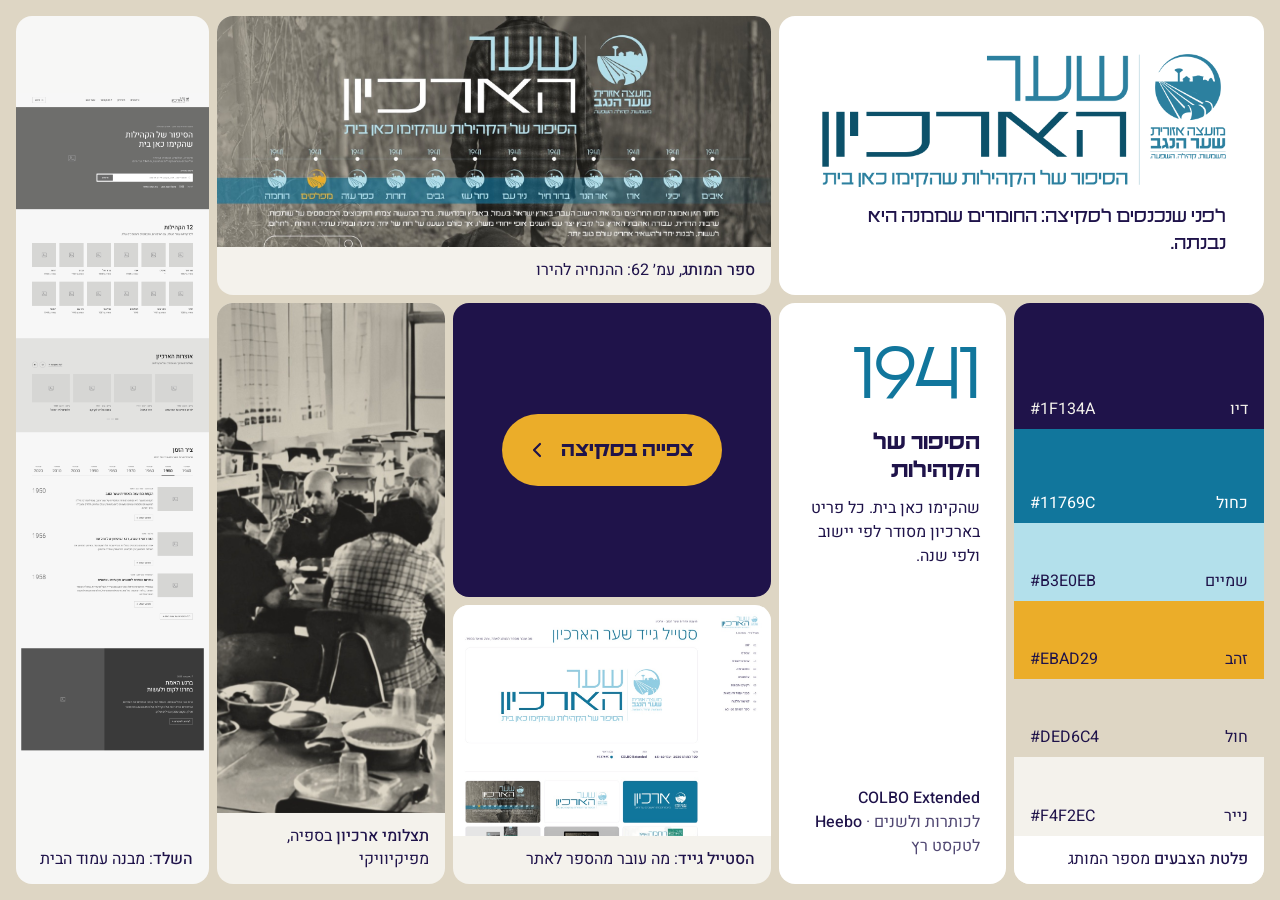
==== commit b6355b3c: "Intro: click to enlarge page 62 and wireframe Co-Authored-By: Claude Opus 5.5 <noreply@anthropic.com" ====
--- a/index.html
+++ b/index.html
@@ -98,16 +98,36 @@
   /* מסך נמוך (מחשב נייד קטן): בלי שורת ההסבר באריח הטיפוגרפיה */
   @media (min-width: 1024px) and (max-height: 700px) { .type-body { display: none; } .t-logo { padding: 20px 24px; } .t-logo p { font-size: 20px; margin-top: 8px; } }
 
+  /* אורי: לחיצה על עמוד 62 או על השלד פותחת את התמונה בגדול (dialog: Esc, לחיצה על הרקע או X סוגרים) */
+  .zoom { all: unset; display: block; flex: 1; min-height: 0; overflow: hidden; cursor: zoom-in; }
+  .zoom:focus-visible { outline: 3px solid var(--blue); outline-offset: -3px; }
+  .zoom img { width: 100%; height: 100%; object-fit: cover; transition: transform 400ms var(--ease); }
+  .t-book .zoom:hover img { transform: scale(1.02); }
+  .t-wf .zoom img { height: auto; object-fit: initial; }
+  .lb { width: 100vw; height: 100svh; max-width: none; max-height: none; margin: 0; padding: 0; border: 0; background: transparent; color: var(--paper); overflow: hidden; }
+  .lb::backdrop { background: rgba(31, 19, 74, .92); }
+  .lb[open] { display: grid; place-items: center; animation: lb-in 220ms var(--ease); }
+  @keyframes lb-in { from { opacity: 0; transform: scale(.98); } }
+  .lb__fig { margin: 0; max-width: 92vw; max-height: 100svh; }
+  .lb__fig img { display: block; max-width: 92vw; max-height: 88svh; width: auto; height: auto; border-radius: 8px; }
+  .lb--tall .lb__fig { height: 100svh; overflow-y: auto; padding: 48px 0; scrollbar-width: thin; }
+  .lb--tall .lb__fig img { max-height: none; width: min(1100px, 84vw); }
+  .lb__close { position: fixed; top: 16px; left: 16px; width: 48px; height: 48px; border: 0; border-radius: 50%; background: var(--paper); color: var(--ink); display: grid; place-items: center; cursor: pointer; transition: background-color 200ms ease; }
+  .lb__close:hover { background: var(--white); }
+  .lb__close:focus-visible { outline: 3px solid var(--sky); outline-offset: 3px; }
+  .lb__close svg { width: 24px; height: 24px; }
+  @media (prefers-reduced-motion: reduce) { .lb[open] { animation: none; } .zoom img { transition: none; } }
+
   /* כניסה: האריחים עולים בזה אחר זה; בלי סקריפט הכל גלוי */
   .js .tile { opacity: 0; transform: translateY(20px); }
   .js .tile.is-in { opacity: 1; transform: none; transition: opacity 700ms var(--ease), transform 900ms var(--ease); }
-  .t-wf .tile__media img { animation: pan 60s ease-in-out 1.2s infinite alternate; }
+  .t-wf .zoom img { animation: pan 60s ease-in-out 1.2s infinite alternate; }
   @keyframes pan { to { transform: translateY(calc(-100% + var(--wf-h, 600px))); } }
 
   @media (prefers-reduced-motion: reduce) {
     .js .tile { opacity: 1; transform: none; }
     .js .tile.is-in { transition: none; }
-    .t-wf .tile__media img { animation: none; }
+    .t-wf .zoom img { animation: none; }
     .stack img { transition: none; }
     .cta, .cta svg { transition: none; }
   }
@@ -150,12 +170,12 @@
   </section>
 
   <figure class="tile t-book" style="margin:0">
-    <div class="tile__media"><img src="img/page62.jpg" width="1600" height="900" alt="עמוד 62 בספר המותג: הירו עם הלוגו, שורת הסיפור ופס 12 הקהילות"></div>
+    <button type="button" class="tile__media zoom" data-zoom="img/page62.jpg" aria-label="הגדלה: עמוד 62 בספר המותג"><img src="img/page62.jpg" width="1600" height="900" alt="עמוד 62 בספר המותג: הירו עם הלוגו, שורת הסיפור ופס 12 הקהילות"></button>
     <figcaption class="tile__cap"><b>ספר המותג</b><span class="more">, עמ׳ 62: ההנחיה להירו</span></figcaption>
   </figure>
 
   <figure class="tile t-wf" style="margin:0">
-    <div class="tile__media"><img src="img/wireframe.jpg" width="1440" height="4960" alt="השלד של עמוד הבית, מההירו ועד הפוטר"></div>
+    <button type="button" class="tile__media zoom" data-zoom="img/wireframe.jpg" data-tall aria-label="הגדלה: השלד של עמוד הבית"><img src="img/wireframe.jpg" width="1440" height="4960" alt="השלד של עמוד הבית, מההירו ועד הפוטר"></button>
     <figcaption class="tile__cap"><b>השלד</b><span class="more">: מבנה עמוד הבית</span></figcaption>
   </figure>
 
@@ -199,6 +219,10 @@
     <figcaption class="tile__cap"><b>הסטייל גייד</b><span class="more">: מה עובר מהספר לאתר</span></figcaption>
   </figure>
 </main>
+<dialog class="lb" id="lb" aria-label="תצוגה מקדימה">
+  <figure class="lb__fig"><img id="lbImg" alt=""></figure>
+  <button type="button" class="lb__close" id="lbClose" aria-label="סגירה"><svg viewBox="0 0 24 24" fill="none" stroke="currentColor" stroke-width="2.2" stroke-linecap="round" aria-hidden="true"><path d="M6 6l12 12M18 6L6 18"/></svg></button>
+</dialog>
 <script>
   (function () {
     var root = document.documentElement; root.classList.add('js');
@@ -207,8 +231,21 @@
     var order = ['t-logo', 't-cta', 't-book', 't-type', 't-pal', 't-photo', 't-sg', 't-wf'];
     tiles.sort(function (a, b) { return order.indexOf(a.classList[1]) - order.indexOf(b.classList[1]); });
     requestAnimationFrame(function () { tiles.forEach(function (t, i) { setTimeout(function () { t.classList.add('is-in'); }, 80 + i * 80); }); });
+    // תצוגה מקדימה בגדול: עמוד 62 בגובה המסך, השלד ברוחב קריא עם גלילה בתוך החלון
+    var lb = document.getElementById('lb'), lbImg = document.getElementById('lbImg');
+    [].forEach.call(document.querySelectorAll('.zoom'), function (z) {
+      z.addEventListener('click', function () {
+        lbImg.src = z.dataset.zoom; lbImg.alt = z.querySelector('img').alt;
+        lb.classList.toggle('lb--tall', z.hasAttribute('data-tall'));
+        lb.showModal();
+        lb.querySelector('.lb__fig').scrollTop = 0; // השלד נפתח מההירו
+        document.getElementById('lbClose').focus({ preventScroll: true });
+      });
+    });
+    document.getElementById('lbClose').addEventListener('click', function () { lb.close(); });
+    lb.addEventListener('click', function (e) { if (e.target === lb || e.target.classList.contains('lb__fig')) lb.close(); });
     // השלד נגלל עד הסוף ובחזרה, לפי גובה האריח
-    var wf = document.querySelector('.t-wf .tile__media');
+    var wf = document.querySelector('.t-wf .zoom');
     function size() { wf.style.setProperty('--wf-h', wf.clientHeight + 'px'); }
     addEventListener('resize', size); size();
     // התצלומים מתחלפים כל 4 שניות (לא בתנועה מופחתת)
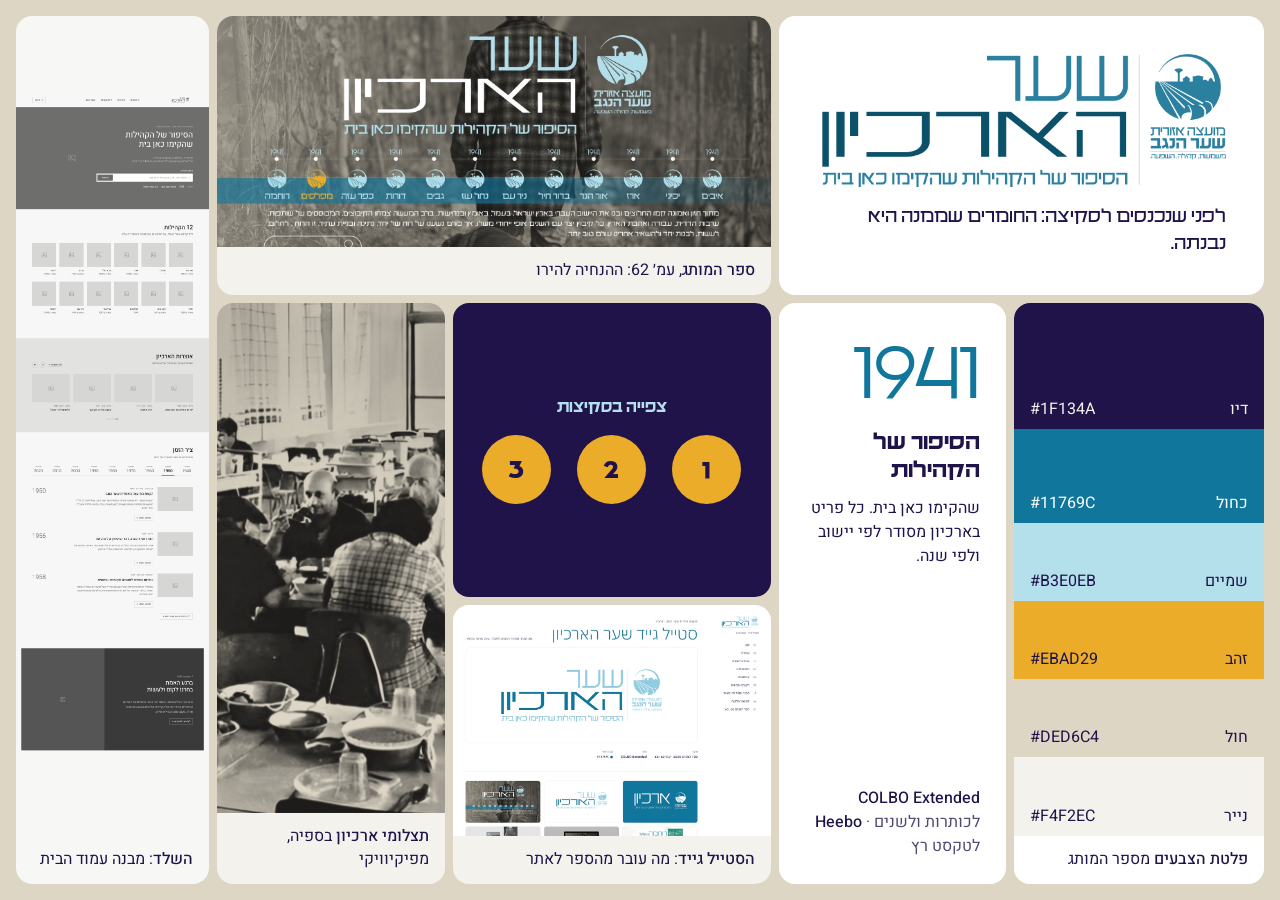
==== commit 8a7a1dff: "Three final sketches (1st, 2nd, 3rd) linked from the intro Intro: three links 1 · 2 · 3 open in a ne" ====
--- a/index.html
+++ b/index.html
@@ -84,6 +84,34 @@
   .cta:hover svg { transform: translateX(-4px); }
   .cta:active { transform: translateY(0) scale(.98); }
   .cta:focus-visible { outline: 3px solid var(--sky); outline-offset: 4px; }
+  /* שלושה קישורים לסקיצות */
+  .t-cta { flex-direction: column; gap: 16px; }
+  .cta-h { margin: 0; color: var(--sky); font-family: var(--display); font-weight: 700; font-size: clamp(18px, 1.5vw, 24px); line-height: 1.2; }
+  .cta-row { display: flex; gap: clamp(20px, 2vw, 28px); }
+  .cta--n { justify-content: center; width: clamp(64px, 5.4vw, 88px); height: clamp(64px, 5.4vw, 88px); min-height: 0; padding: 0; font-size: clamp(30px, 2.6vw, 42px); line-height: 1; }
+  /* מעבר עכבר על מספר: הקופסה מקבלת את הפתיחה של אותה סקיצה (צבע, תמונה, טיפוגרפיה) */
+  .t-cta { position: relative; isolation: isolate; transition: background-color 300ms ease; }
+  .cta-bg { position: absolute; inset: 0; z-index: -1; opacity: 0; transition: opacity 320ms ease; pointer-events: none; }
+  .cta-bg--1 { background: linear-gradient(rgba(133, 128, 118, .9), rgba(133, 128, 118, 0) 120px), linear-gradient(#B9B3A4, #B9B3A4), url("1st/assets/img/hero/ruhama-1944-3.jpg") center 40% / cover; background-blend-mode: multiply, multiply, normal; }
+  .cta-bg--2 { background: var(--white); }
+  .cta-bg--2::before { content: ""; position: absolute; inset: 0; background: url("2nd/assets/img/arch/council-building-lawn-up-640.jpg") center 40% / cover; opacity: .07; }
+  .cta-h { position: relative; transition: color 300ms ease; }
+  .t-cta:has([data-s="1"]:is(:hover, :focus-visible)) .cta-bg--1,
+  .t-cta:has([data-s="2"]:is(:hover, :focus-visible)) .cta-bg--2 { opacity: 1; }
+  /* 1: צילום ספיה, קולבו רגיל בלבן */
+  .t-cta:has([data-s="1"]:is(:hover, :focus-visible)) .cta-h { color: var(--white); font-weight: 400; }
+  /* 2: לבן עם צילום ב-7%, קולבו דק בכחול */
+  .t-cta:has([data-s="2"]:is(:hover, :focus-visible)) .cta-h { color: var(--blue); font-weight: 300; }
+  /* 3: כחול כהה בלי תמונה, קולבו שחור-עבה בלבן עם נקודה צהובה, ועיגול קטן שמסתובב סביב המספר */
+  .t-cta:has([data-s="3"]:is(:hover, :focus-visible)) .cta-h { color: var(--white); font-weight: 900; }
+  .t-cta:has([data-s="3"]:is(:hover, :focus-visible)) .cta-h::after { content: ""; display: inline-block; width: .3em; height: .3em; margin-inline-start: .08em; border-radius: 50%; background: var(--gold); }
+  .cta--n { position: relative; }
+  .cta-orbit { position: absolute; inset: -10px; border-radius: 50%; border: 1px solid rgba(255, 255, 255, .22); opacity: 0; transition: opacity 260ms ease; pointer-events: none; }
+  .cta-orbit span { position: absolute; left: 50%; top: 0; width: 10px; height: 10px; margin: -5px 0 0 -5px; border-radius: 50%; background: var(--gold); }
+  .cta--n[data-s="3"]:is(:hover, :focus-visible) .cta-orbit { opacity: 1; animation: cta-orbit 4s linear infinite; }
+  .cta--n[data-s="3"]:hover { transform: none; }
+  @keyframes cta-orbit { to { transform: rotate(360deg); } }
+  @media (prefers-reduced-motion: reduce) { .cta--n[data-s="3"]:is(:hover, :focus-visible) .cta-orbit { animation: none; } .cta-bg, .cta-h, .t-cta { transition: none; } }
 
   /* תצלומי ארכיון — מתחלפים */
   .t-photo { grid-area: photo; }
@@ -155,6 +183,7 @@
     .t-logo img { width: 78%; }
     .t-logo p { font-size: 16px; }
     .cta { min-height: 56px; font-size: 22px; padding: 0 28px 0 22px; }
+    .cta--n { width: 56px; height: 56px; padding: 0; font-size: 26px; }
     .sw span:last-child { display: none; }
     .type-names { display: none; }
     .tile__cap .more { display: none; }
@@ -200,8 +229,16 @@
     <p class="type-names"><b>COLBO Extended</b> לכותרות ולשנים · <b>Heebo</b> לטקסט רץ</p>
   </section>
 
-  <section class="tile t-cta" aria-label="הסקיצה">
-    <a class="cta" href="sketch/">צפייה בסקיצה<svg viewBox="0 0 24 24" fill="none" stroke="currentColor" stroke-width="2.2" stroke-linecap="round" stroke-linejoin="round" aria-hidden="true"><path d="M15 6l-6 6 6 6"/></svg></a>
+  <section class="tile t-cta" aria-labelledby="cta-h">
+    <!-- אורי 26.10: שלוש הסקיצות הסופיות (1st · 2nd · 3rd) -->
+    <span class="cta-bg cta-bg--1" aria-hidden="true"></span>
+    <span class="cta-bg cta-bg--2" aria-hidden="true"></span>
+    <p class="cta-h" id="cta-h">צפייה בסקיצות</p>
+    <nav class="cta-row" aria-labelledby="cta-h">
+      <a class="cta cta--n" data-s="1" href="1st/index.html" target="_blank" rel="noopener" aria-label="סקיצה 1, נפתחת בלשונית חדשה">1</a>
+      <a class="cta cta--n" data-s="2" href="2nd/index.html" target="_blank" rel="noopener" aria-label="סקיצה 2, נפתחת בלשונית חדשה">2</a>
+      <a class="cta cta--n" data-s="3" href="3rd/index.html" target="_blank" rel="noopener" aria-label="סקיצה 3, נפתחת בלשונית חדשה">3<span class="cta-orbit" aria-hidden="true"><span></span></span></a>
+    </nav>
   </section>
 
   <figure class="tile t-photo" style="margin:0">
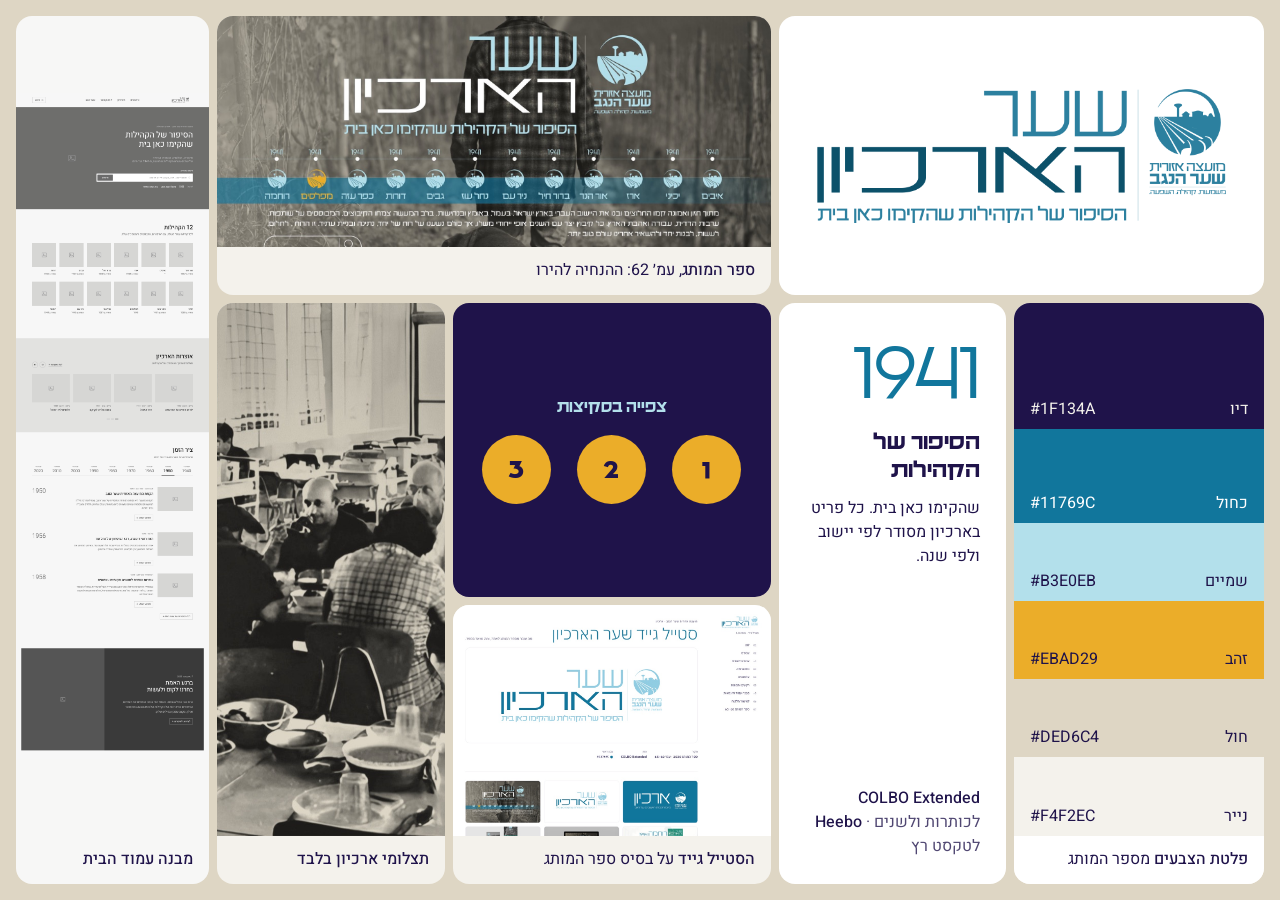
==== commit af320efd: "Intro: hover styles per sketch, enlarge photos and style guide, caption updates Co-Authored-By: Clau" ====
--- a/index.html
+++ b/index.html
@@ -40,8 +40,8 @@
   .tile__cap b { font-weight: 500; }
 
   /* לוגו + משפט פתיחה */
-  .t-logo { grid-area: logo; background: var(--white); padding: clamp(20px, 3vw, 40px); justify-content: space-between; }
-  .t-logo img { flex: 1 1 auto; min-height: 0; width: 100%; max-width: 480px; object-fit: contain; object-position: right center; }
+  .t-logo { grid-area: logo; background: var(--white); padding: clamp(20px, 3vw, 40px); justify-content: center; align-items: center; } /* אורי 26.10: בלי שורת ההסבר — הלוגו לבד, ממורכז */
+  .t-logo img { flex: 1 1 auto; min-height: 0; width: 100%; max-width: 520px; object-fit: contain; object-position: center; }
   .t-logo p { margin: 16px 0 0; font-family: var(--display); font-size: clamp(20px, 1.7vw, 28px); line-height: 1.25; max-width: 22em; }
 
   /* ספר המותג */
@@ -63,6 +63,15 @@
   .sw--gold { background: var(--gold); color: var(--ink); }
   .sw--sand { background: var(--sand); color: var(--ink); }
   .sw--paper { background: var(--paper); color: var(--ink); }
+  /* אורי 26.10: מעבר עכבר על צבע — הפס שלו מתרחב קצת בגובה, באותו מבנה */
+  .swatches { transition: grid-template-rows 320ms var(--ease); }
+  .swatches:has(.sw--ink:hover) { grid-template-rows: 2.05fr 1.2fr 1fr 1fr 1fr 1fr; }
+  .swatches:has(.sw--blue:hover) { grid-template-rows: 1.6fr 1.65fr 1fr 1fr 1fr 1fr; }
+  .swatches:has(.sw--sky:hover) { grid-template-rows: 1.6fr 1.2fr 1.45fr 1fr 1fr 1fr; }
+  .swatches:has(.sw--gold:hover) { grid-template-rows: 1.6fr 1.2fr 1fr 1.45fr 1fr 1fr; }
+  .swatches:has(.sw--sand:hover) { grid-template-rows: 1.6fr 1.2fr 1fr 1fr 1.45fr 1fr; }
+  .swatches:has(.sw--paper:hover) { grid-template-rows: 1.6fr 1.2fr 1fr 1fr 1fr 1.45fr; }
+  @media (prefers-reduced-motion: reduce) { .swatches { transition: none; } }
 
   /* טיפוגרפיה */
   .t-type { grid-area: type; background: var(--white); padding: clamp(16px, 2vw, 28px); justify-content: space-between; }
@@ -94,7 +103,7 @@
   .cta-bg { position: absolute; inset: 0; z-index: -1; opacity: 0; transition: opacity 320ms ease; pointer-events: none; }
   .cta-bg--1 { background: linear-gradient(rgba(133, 128, 118, .9), rgba(133, 128, 118, 0) 120px), linear-gradient(#B9B3A4, #B9B3A4), url("1st/assets/img/hero/ruhama-1944-3.jpg") center 40% / cover; background-blend-mode: multiply, multiply, normal; }
   .cta-bg--2 { background: var(--white); }
-  .cta-bg--2::before { content: ""; position: absolute; inset: 0; background: url("2nd/assets/img/arch/council-building-lawn-up-640.jpg") center 40% / cover; opacity: .07; }
+  .cta-bg--2::before { content: ""; position: absolute; inset: 0; background: url("2nd/assets/img/arch/nahaloz-1953-1-640.jpg") center 40% / cover; opacity: .13; /* אורי 26.10: תמונה מורגשת יותר */ }
   .cta-h { position: relative; transition: color 300ms ease; }
   .t-cta:has([data-s="1"]:is(:hover, :focus-visible)) .cta-bg--1,
   .t-cta:has([data-s="2"]:is(:hover, :focus-visible)) .cta-bg--2 { opacity: 1; }
@@ -111,6 +120,11 @@
   .cta--n[data-s="3"]:is(:hover, :focus-visible) .cta-orbit { opacity: 1; animation: cta-orbit 4s linear infinite; }
   .cta--n[data-s="3"]:hover { transform: none; }
   @keyframes cta-orbit { to { transform: rotate(360deg); } }
+  /* אורי 26.10: גם המספר עצמו מקבל את הכפתור של הסקיצה (3 נשאר כמו שהוא) */
+  .cta--n { transition: transform 280ms var(--ease), background-color 200ms ease, color 200ms ease, box-shadow 200ms ease; }
+  .cta--n[data-s="1"]:is(:hover, :focus-visible) { background: var(--blue); color: var(--white); font-weight: 400; transform: none; }
+  .cta--n[data-s="2"]:is(:hover, :focus-visible) { background: var(--blue); color: var(--white); font-family: "Heebo", system-ui, sans-serif; font-weight: 500; transform: none;
+    box-shadow: 0 1px 2px rgba(31, 19, 74, .16), 0 1px 3px 1px rgba(31, 19, 74, .08); }
   @media (prefers-reduced-motion: reduce) { .cta--n[data-s="3"]:is(:hover, :focus-visible) .cta-orbit { animation: none; } .cta-bg, .cta-h, .t-cta { transition: none; } }
 
   /* תצלומי ארכיון — מתחלפים */
@@ -132,6 +146,9 @@
   .zoom img { width: 100%; height: 100%; object-fit: cover; transition: transform 400ms var(--ease); }
   .t-book .zoom:hover img { transform: scale(1.02); }
   .t-wf .zoom img { height: auto; object-fit: initial; }
+  .zoom.stack { position: relative; } /* אורי 26.10: גם התצלומים והסטייל גייד נפתחים בגדול */
+  .t-sg .zoom img { object-position: center top; }
+  .t-photo .zoom:hover img.is-on, .t-sg .zoom:hover img { transform: scale(1.02); }
   .lb { width: 100vw; height: 100svh; max-width: none; max-height: none; margin: 0; padding: 0; border: 0; background: transparent; color: var(--paper); overflow: hidden; }
   .lb::backdrop { background: rgba(31, 19, 74, .92); }
   .lb[open] { display: grid; place-items: center; animation: lb-in 220ms var(--ease); }
@@ -195,7 +212,6 @@
 <main class="bento">
   <section class="tile t-logo" aria-label="שער הארכיון">
     <img src="img/logo-paper.png" width="1306" height="428" alt="שער הארכיון · מועצה אזורית שער הנגב">
-    <p>לפני שנכנסים לסקיצה: החומרים שממנה היא נבנתה.</p>
   </section>
 
   <figure class="tile t-book" style="margin:0">
@@ -205,7 +221,7 @@
 
   <figure class="tile t-wf" style="margin:0">
     <button type="button" class="tile__media zoom" data-zoom="img/wireframe.jpg" data-tall aria-label="הגדלה: השלד של עמוד הבית"><img src="img/wireframe.jpg" width="1440" height="4960" alt="השלד של עמוד הבית, מההירו ועד הפוטר"></button>
-    <figcaption class="tile__cap"><b>השלד</b><span class="more">: מבנה עמוד הבית</span></figcaption>
+    <figcaption class="tile__cap"><b>מבנה עמוד הבית</b></figcaption>
   </figure>
 
   <section class="tile t-pal" aria-label="פלטת הצבעים">
@@ -242,18 +258,18 @@
   </section>
 
   <figure class="tile t-photo" style="margin:0">
-    <div class="tile__media stack">
+    <button type="button" class="tile__media stack zoom" aria-label="הגדלה: תצלום הארכיון המוצג">
       <img class="is-on" src="img/dorot-1941-1.jpg" alt="תצלום ארכיון בגוון ספיה מימי היישובים">
       <img src="img/niram-1949-1.jpg" alt="" loading="lazy">
       <img src="img/nahaloz-1953-1.jpg" alt="" loading="lazy">
       <img src="img/orhaner-1960-1.jpg" alt="" loading="lazy">
-    </div>
-    <figcaption class="tile__cap"><b>תצלומי ארכיון</b><span class="more"> בספיה, מפיקיוויקי</span></figcaption>
+    </button>
+    <figcaption class="tile__cap"><b>תצלומי ארכיון בלבד</b></figcaption>
   </figure>
 
   <figure class="tile t-sg" style="margin:0">
-    <div class="tile__media"><img src="img/styleguide.jpg" width="1400" height="1750" alt="הסטייל גייד: הלוגו, הצבע הראשי והגופן"></div>
-    <figcaption class="tile__cap"><b>הסטייל גייד</b><span class="more">: מה עובר מהספר לאתר</span></figcaption>
+    <button type="button" class="tile__media zoom" data-zoom="img/styleguide.jpg" aria-label="הגדלה: הסטייל גייד"><img src="img/styleguide.jpg" width="1400" height="1750" alt="הסטייל גייד: הלוגו, הצבע הראשי והגופן"></button>
+    <figcaption class="tile__cap"><b>הסטייל גייד</b><span class="more"> על בסיס ספר המותג</span></figcaption>
   </figure>
 </main>
 <dialog class="lb" id="lb" aria-label="תצוגה מקדימה">
@@ -272,7 +288,8 @@
     var lb = document.getElementById('lb'), lbImg = document.getElementById('lbImg');
     [].forEach.call(document.querySelectorAll('.zoom'), function (z) {
       z.addEventListener('click', function () {
-        lbImg.src = z.dataset.zoom; lbImg.alt = z.querySelector('img').alt;
+        var cur = z.querySelector('img.is-on') || z.querySelector('img'); // בתצלומים המתחלפים: התצלום שמוצג עכשיו
+        lbImg.src = z.dataset.zoom || cur.getAttribute('src'); lbImg.alt = cur.alt || 'תצלום ארכיון';
         lb.classList.toggle('lb--tall', z.hasAttribute('data-tall'));
         lb.showModal();
         lb.querySelector('.lb__fig').scrollTop = 0; // השלד נפתח מההירו
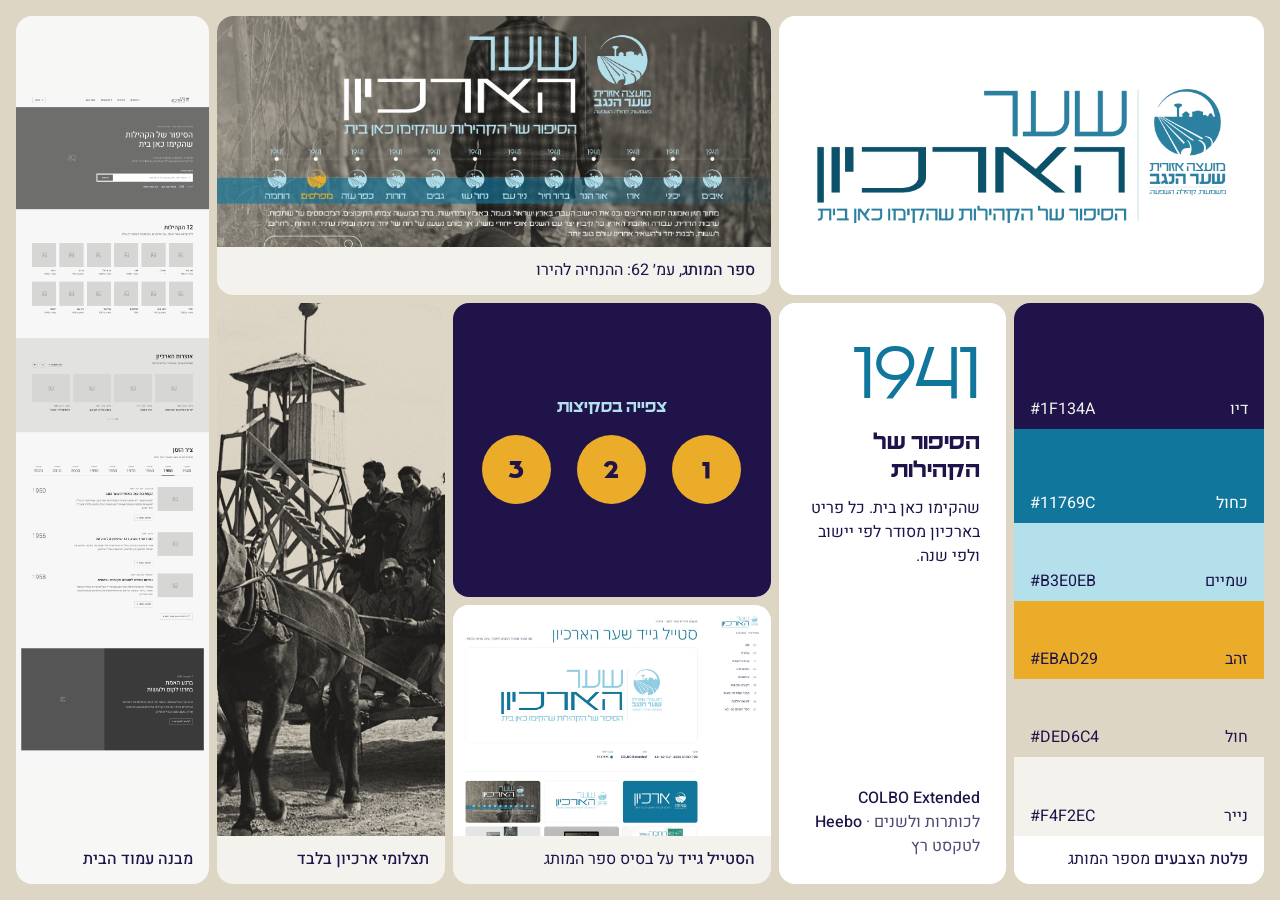
==== commit 53cdd979: "Intro: photos tile shows the horse-wagon photo only Co-Authored-By: Claude Opus 5.5 <noreply@anthrop" ====
--- a/index.html
+++ b/index.html
@@ -259,10 +259,8 @@
 
   <figure class="tile t-photo" style="margin:0">
     <button type="button" class="tile__media stack zoom" aria-label="הגדלה: תצלום הארכיון המוצג">
-      <img class="is-on" src="img/dorot-1941-1.jpg" alt="תצלום ארכיון בגוון ספיה מימי היישובים">
-      <img src="img/niram-1949-1.jpg" alt="" loading="lazy">
-      <img src="img/nahaloz-1953-1.jpg" alt="" loading="lazy">
-      <img src="img/orhaner-1960-1.jpg" alt="" loading="lazy">
+      <!-- אורי 26.10: רק התצלום עם הסוס (כמו ברקע של 2) -->
+      <img class="is-on" src="img/nahaloz-1953-1.jpg" alt="תצלום ארכיון: עגלה רתומה לסוס ומגדל שמירה, נחל עוז">
     </button>
     <figcaption class="tile__cap"><b>תצלומי ארכיון בלבד</b></figcaption>
   </figure>
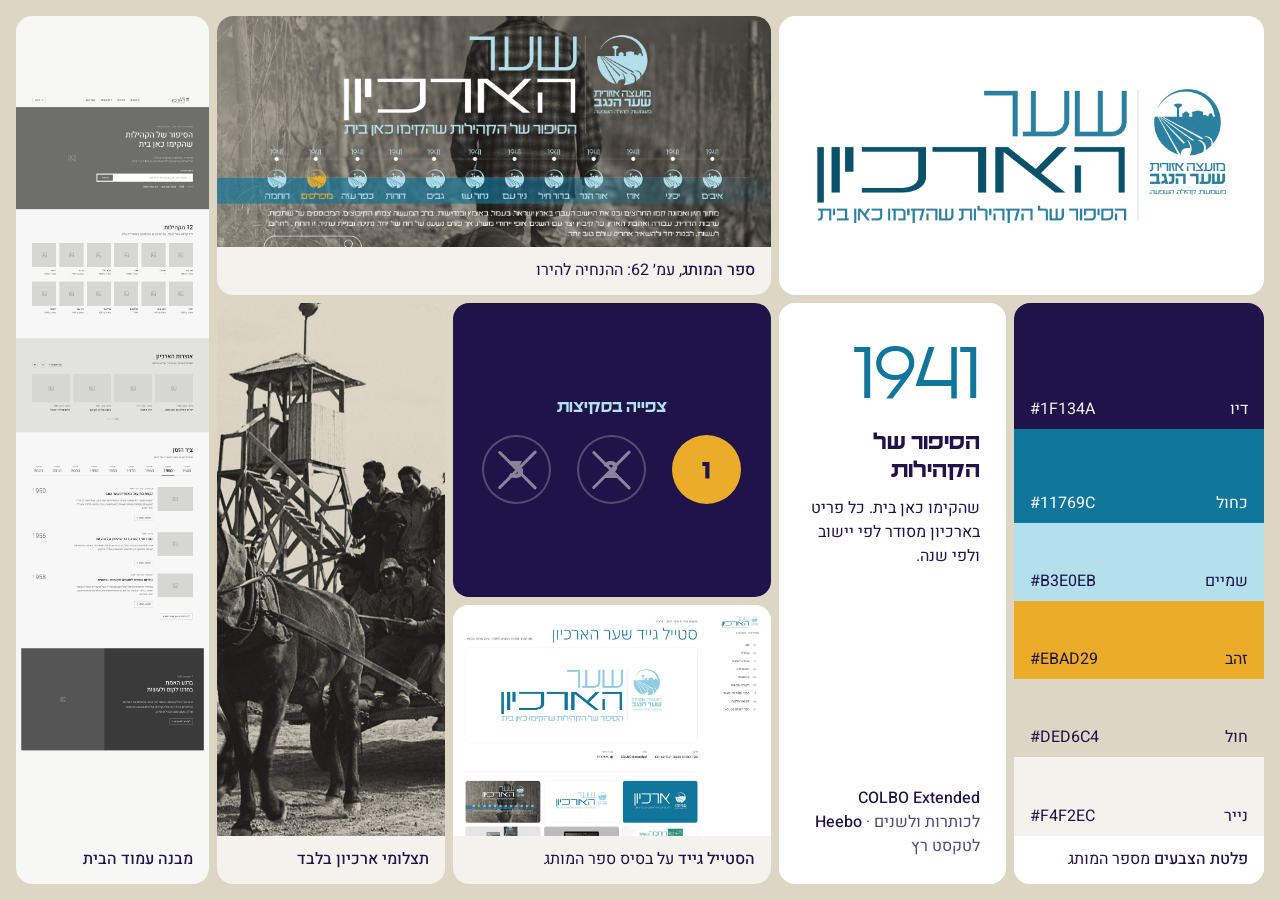
==== commit daa0f6ae: "עדכון: ארכיון, כתבה, מפת אתר וסקיצות 2 ו-3 מסומנות" ====
--- a/index.html
+++ b/index.html
@@ -127,6 +127,13 @@
     box-shadow: 0 1px 2px rgba(31, 19, 74, .16), 0 1px 3px 1px rgba(31, 19, 74, .08); }
   @media (prefers-reduced-motion: reduce) { .cta--n[data-s="3"]:is(:hover, :focus-visible) .cta-orbit { animation: none; } .cta-bg, .cta-h, .t-cta { transition: none; } }
 
+  /* סקיצות 2 ו-3 לא נבחרו: מספר מעומעם עם איקס; רק 1 נשארת כרגיל (אורי 2.11) */
+  .cta--n.is-off { background: transparent; color: var(--paper); opacity: .5; box-shadow: inset 0 0 0 2px rgba(244, 242, 236, .5); cursor: default; user-select: none; }
+  .cta--n.is-off:hover { background: transparent; transform: none; }
+  .cta--n.is-off::before, .cta--n.is-off::after { content: ""; position: absolute; inset-inline-start: 50%; top: 50%; width: 76%; height: 3px; margin-inline-start: -38%; border-radius: 2px; background: var(--paper); }
+  .cta--n.is-off::before { transform: translateY(-50%) rotate(45deg); }
+  .cta--n.is-off::after { transform: translateY(-50%) rotate(-45deg); }
+
   /* תצלומי ארכיון — מתחלפים */
   .t-photo { grid-area: photo; }
   .stack { position: relative; }
@@ -251,9 +258,9 @@
     <span class="cta-bg cta-bg--2" aria-hidden="true"></span>
     <p class="cta-h" id="cta-h">צפייה בסקיצות</p>
     <nav class="cta-row" aria-labelledby="cta-h">
-      <a class="cta cta--n" data-s="1" href="1st/index.html" target="_blank" rel="noopener" aria-label="סקיצה 1, נפתחת בלשונית חדשה">1</a>
-      <a class="cta cta--n" data-s="2" href="2nd/index.html" target="_blank" rel="noopener" aria-label="סקיצה 2, נפתחת בלשונית חדשה">2</a>
-      <a class="cta cta--n" data-s="3" href="3rd/index.html" target="_blank" rel="noopener" aria-label="סקיצה 3, נפתחת בלשונית חדשה">3<span class="cta-orbit" aria-hidden="true"><span></span></span></a>
+      <a class="cta cta--n" data-s="1" href="sitemap.html" aria-label="סקיצה 1, הסקיצה שנבחרה. מעבר למפת האתר">1</a>
+      <span class="cta cta--n is-off" role="img" aria-label="סקיצה 2, לא נבחרה">2</span>
+      <span class="cta cta--n is-off" role="img" aria-label="סקיצה 3, לא נבחרה">3</span>
     </nav>
   </section>
 
